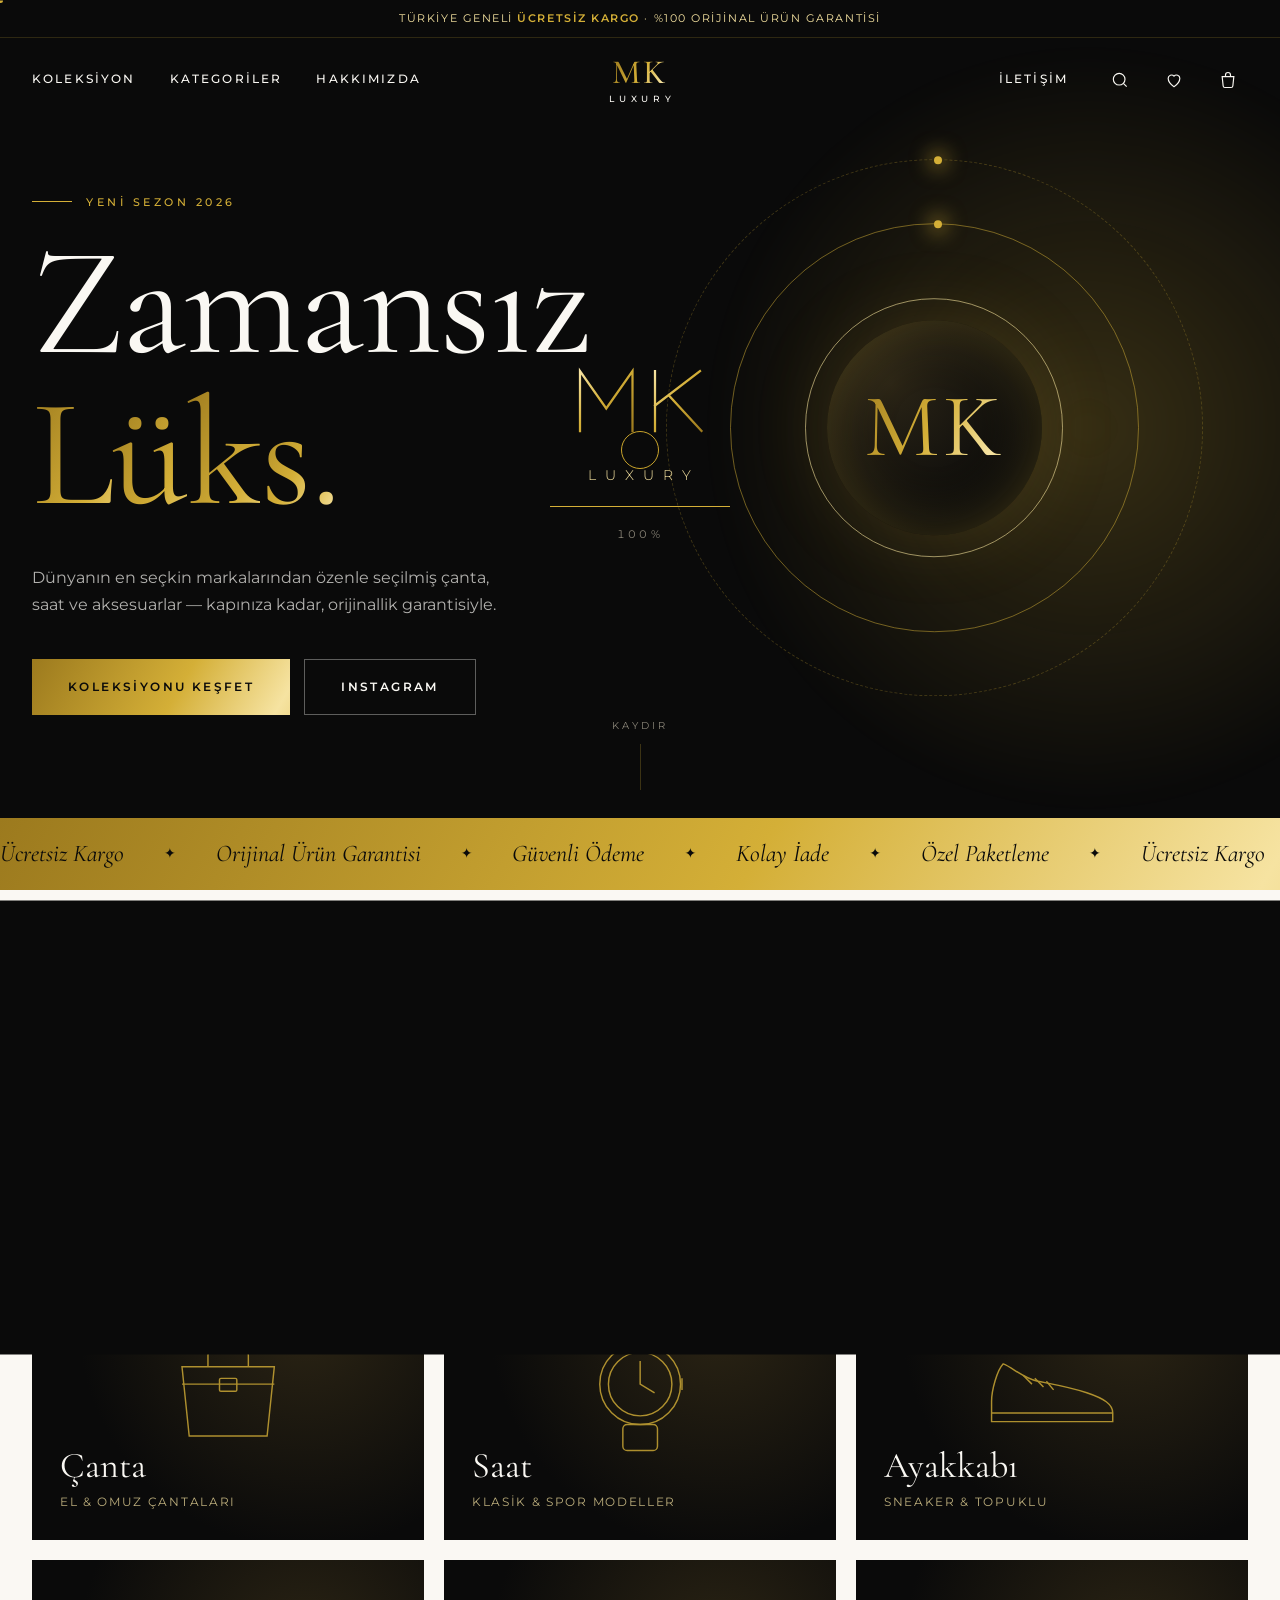
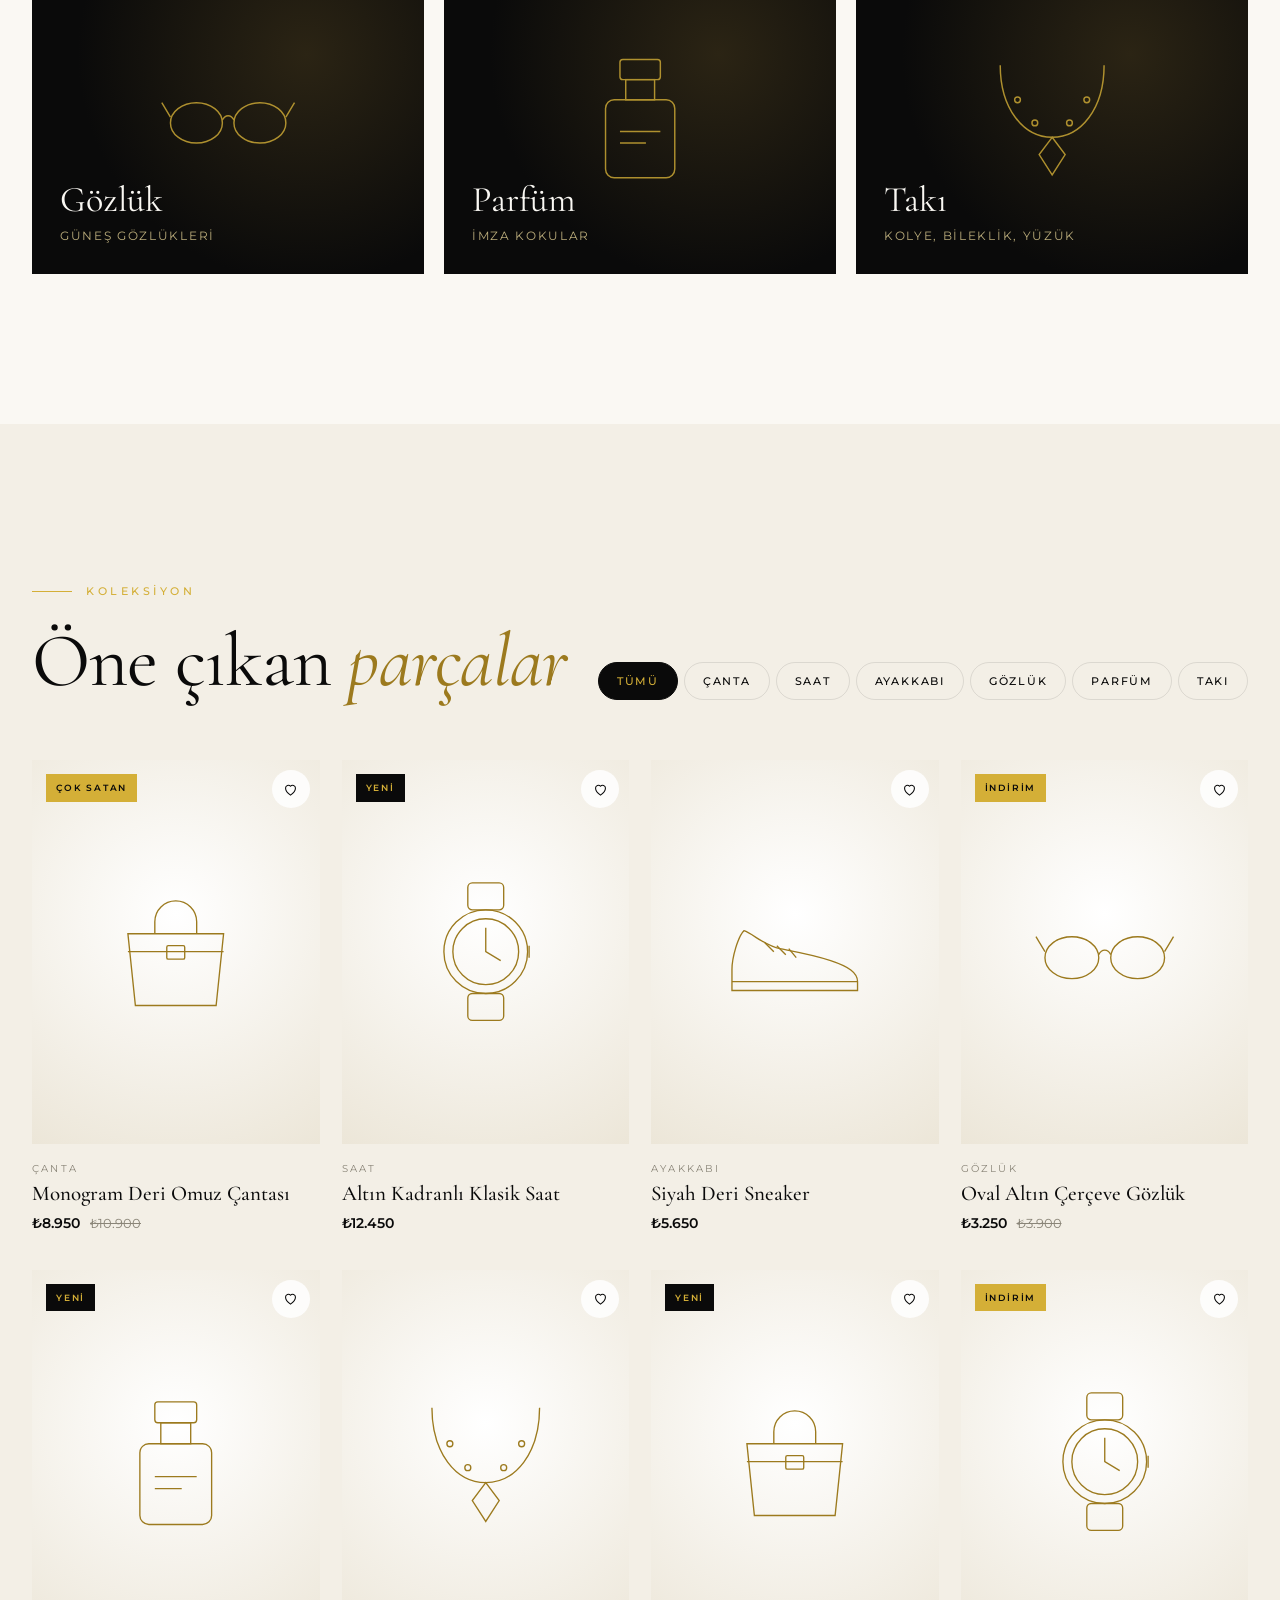
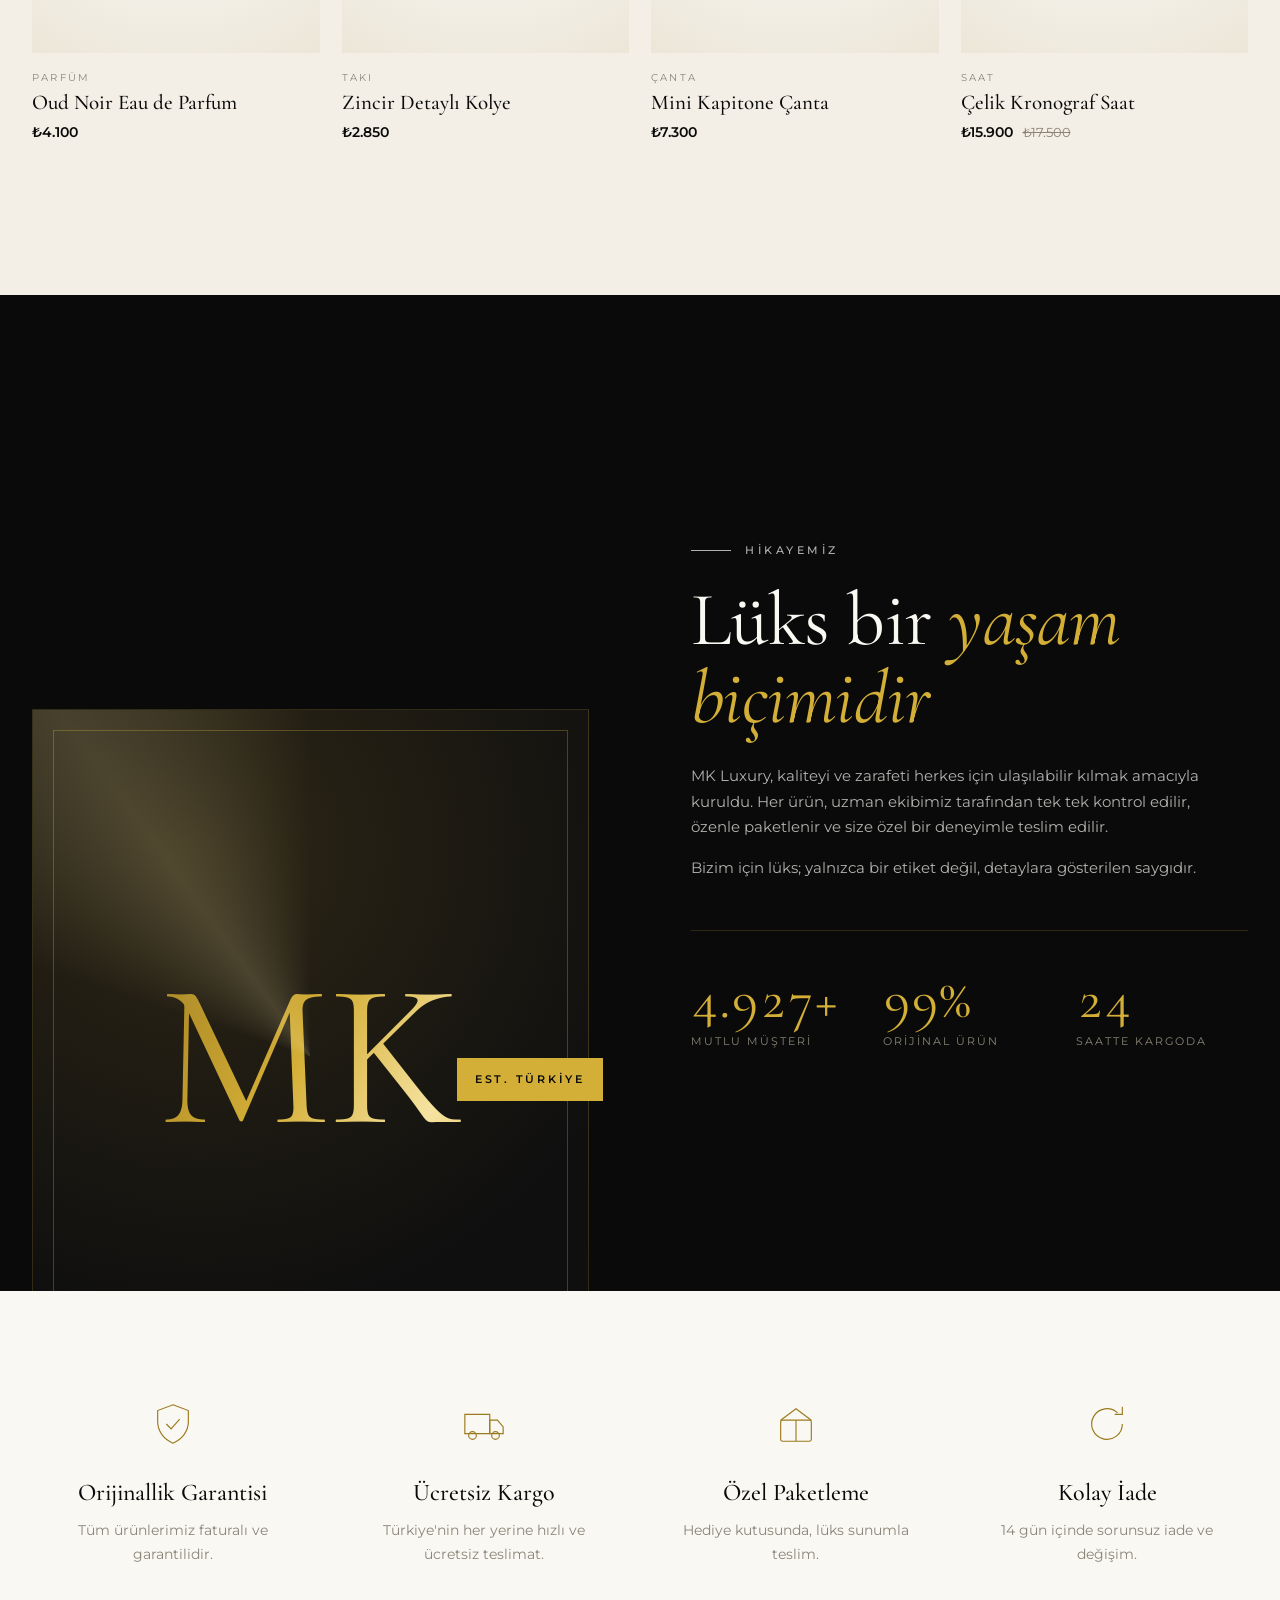
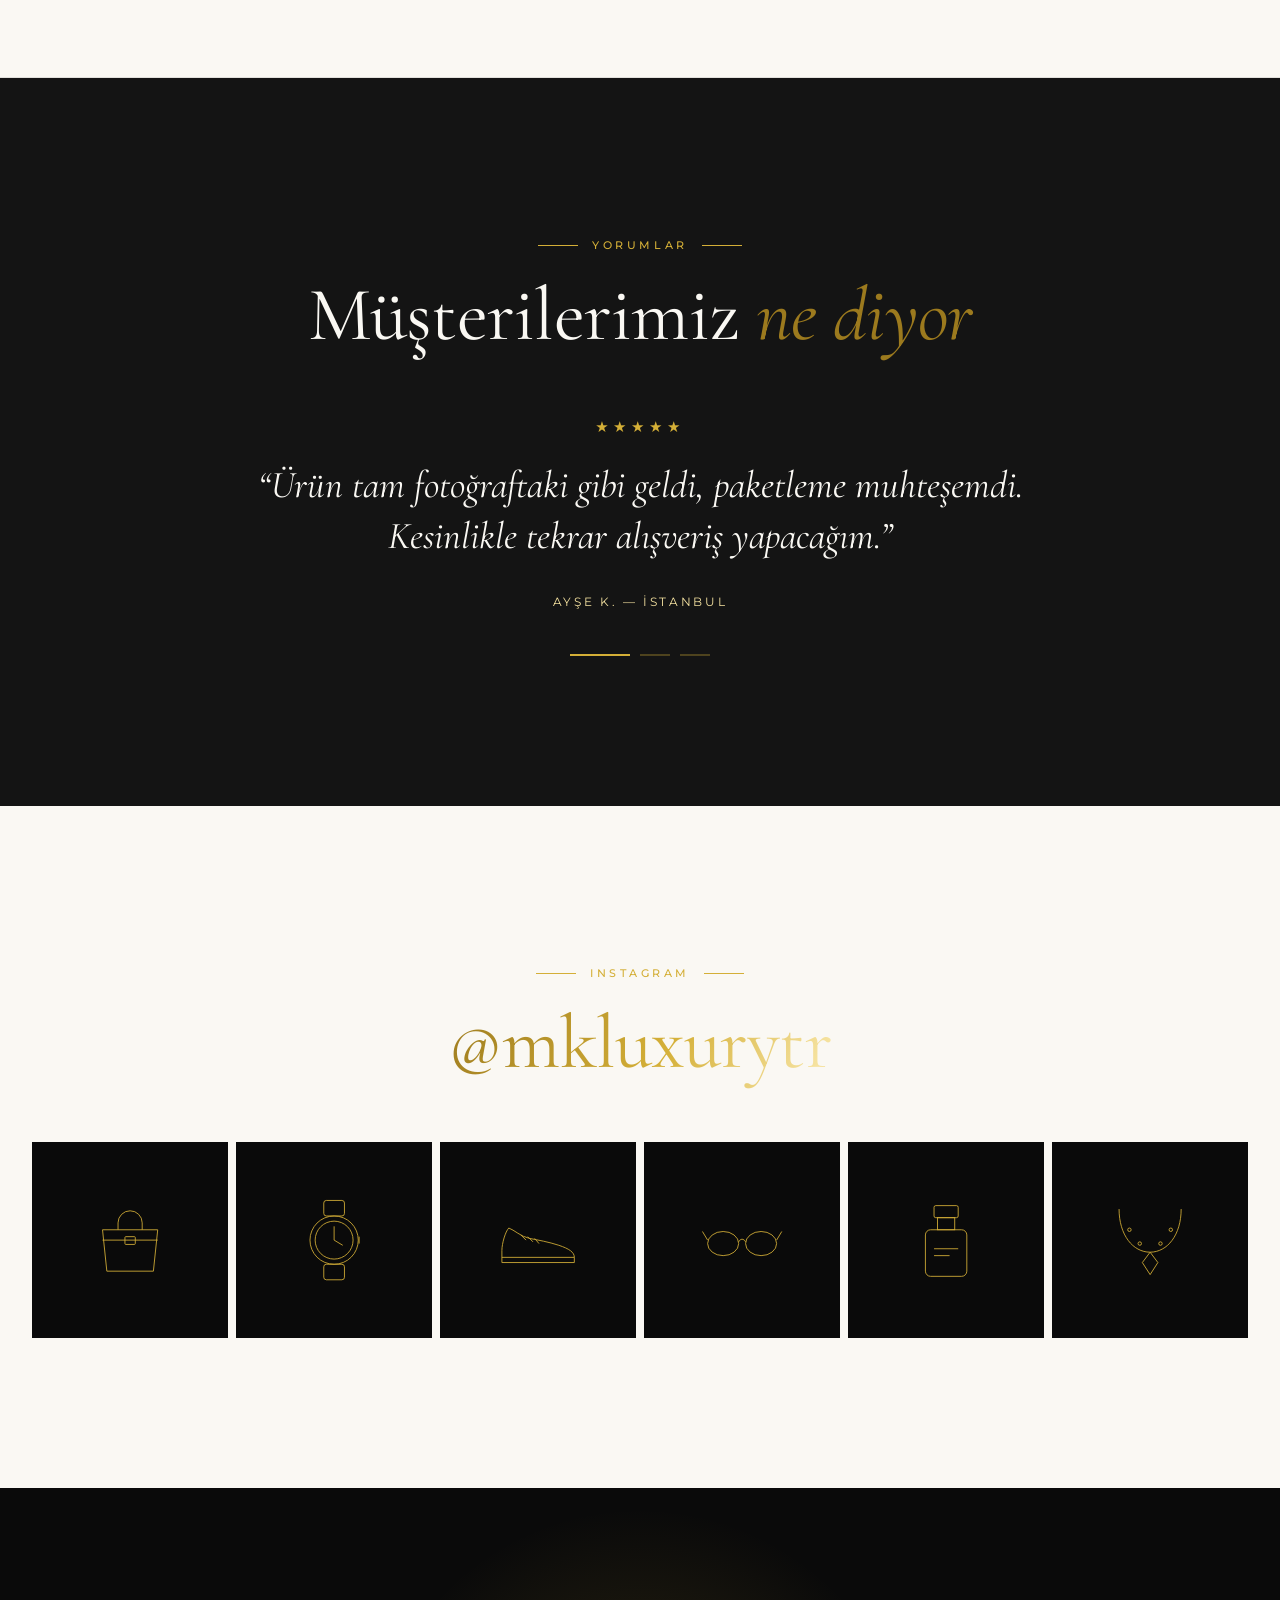
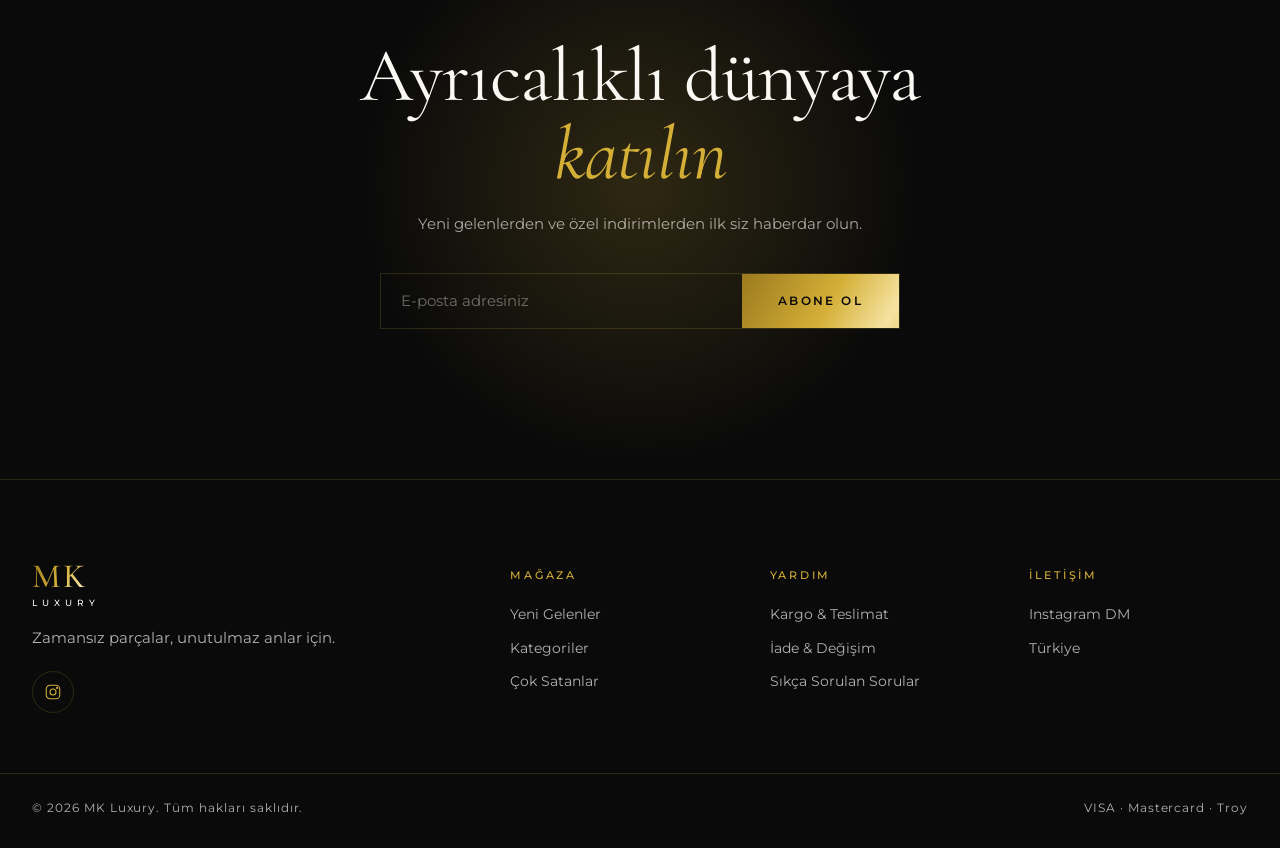
==== index.html @ e52c0923 "MK Luxury shop website: intro animation, gold/black/white theme, catalog, cart Co-Authored-By: Claud" ====
<!doctype html>
<html lang="tr">
<head>
  <meta charset="utf-8">
  <meta name="viewport" content="width=device-width, initial-scale=1">
  <title>MK Luxury — Zamansız Lüks</title>
  <meta name="description" content="MK Luxury: seçkin çanta, saat, ayakkabı, gözlük, parfüm ve aksesuar koleksiyonları. Orijinal ürün, hızlı kargo.">
  <meta name="theme-color" content="#0b0b0b">
  <link rel="icon" href="data:image/svg+xml,%3Csvg xmlns='http://www.w3.org/2000/svg' viewBox='0 0 64 64'%3E%3Crect width='64' height='64' fill='%230b0b0b'/%3E%3Ctext x='50%25' y='58%25' text-anchor='middle' font-family='Georgia,serif' font-size='30' fill='%23d4af37'%3EMK%3C/text%3E%3C/svg%3E">
  <link rel="preconnect" href="https://fonts.googleapis.com">
  <link rel="preconnect" href="https://fonts.gstatic.com" crossorigin>
  <link href="https://fonts.googleapis.com/css2?family=Cormorant+Garamond:ital,wght@0,400;0,500;0,600;1,400;1,500&family=Montserrat:wght@300;400;500;600&display=swap" rel="stylesheet">
  <link rel="stylesheet" href="css/style.css">
</head>
<body class="is-loading">

  <!-- ============ INTRO / PRELOADER ============ -->
  <div class="intro" id="intro" aria-hidden="true">
    <div class="intro__panel intro__panel--top"></div>
    <div class="intro__panel intro__panel--bottom"></div>
    <div class="intro__content">
      <svg class="intro__mono" viewBox="0 0 200 120" aria-hidden="true">
        <defs>
          <linearGradient id="goldGrad" x1="0" y1="0" x2="1" y2="1">
            <stop offset="0%" stop-color="#f6e3a1"/>
            <stop offset="45%" stop-color="#d4af37"/>
            <stop offset="100%" stop-color="#9c7a1e"/>
          </linearGradient>
        </defs>
        <path class="intro__stroke" d="M20 100 V20 L55 70 L90 20 V100"/>
        <path class="intro__stroke" d="M120 20 V100 M180 20 L120 66 M138 52 L182 100"/>
      </svg>
      <div class="intro__word"><span>L</span><span>U</span><span>X</span><span>U</span><span>R</span><span>Y</span></div>
      <div class="intro__line"></div>
      <div class="intro__count"><span id="introCount">0</span>%</div>
    </div>
  </div>

  <!-- custom cursor (desktop) -->
  <div class="cursor" id="cursor"></div>
  <div class="cursor-dot" id="cursorDot"></div>

  <!-- scroll progress -->
  <div class="progress" id="progress"></div>

  <!-- ============ ANNOUNCEMENT + HEADER ============ -->
  <div class="announce">
    <p>Türkiye geneli <strong>ücretsiz kargo</strong> · %100 orijinal ürün garantisi</p>
  </div>

  <header class="header" id="header">
    <div class="header__inner container">
      <button class="burger" id="burger" aria-label="Menüyü aç" aria-expanded="false">
        <span></span><span></span>
      </button>
      <nav class="nav nav--left" aria-label="Ana menü">
        <a href="#koleksiyon" class="nav__link">Koleksiyon</a>
        <a href="#kategoriler" class="nav__link">Kategoriler</a>
        <a href="#hakkimizda" class="nav__link">Hakkımızda</a>
      </nav>
      <a href="#top" class="logo" aria-label="MK Luxury ana sayfa">
        <span class="logo__mk">MK</span>
        <span class="logo__lux">LUXURY</span>
      </a>
      <div class="nav nav--right">
        <a href="#iletisim" class="nav__link hide-sm">İletişim</a>
        <button class="icon-btn" id="searchBtn" aria-label="Ara">
          <svg viewBox="0 0 24 24"><circle cx="11" cy="11" r="7"/><path d="M20 20l-4-4"/></svg>
        </button>
        <button class="icon-btn" id="wishBtn" aria-label="Favoriler">
          <svg viewBox="0 0 24 24"><path d="M12 20s-7-4.4-7-10a4 4 0 0 1 7-2.6A4 4 0 0 1 19 10c0 5.6-7 10-7 10z"/></svg>
          <span class="badge" id="wishCount">0</span>
        </button>
        <button class="icon-btn" id="cartBtn" aria-label="Sepet">
          <svg viewBox="0 0 24 24"><path d="M5 8h14l-1.2 11.2a2 2 0 0 1-2 1.8H8.2a2 2 0 0 1-2-1.8L5 8z"/><path d="M9 8V6a3 3 0 0 1 6 0v2"/></svg>
          <span class="badge" id="cartCount">0</span>
        </button>
      </div>
    </div>
  </header>

  <!-- mobile menu -->
  <div class="mobile-menu" id="mobileMenu">
    <nav>
      <a href="#koleksiyon">Koleksiyon</a>
      <a href="#kategoriler">Kategoriler</a>
      <a href="#hakkimizda">Hakkımızda</a>
      <a href="#yorumlar">Yorumlar</a>
      <a href="#iletisim">İletişim</a>
    </nav>
    <a class="mobile-menu__ig" href="https://www.instagram.com/mkluxurytr" target="_blank" rel="noopener">@mkluxurytr</a>
  </div>

  <!-- search overlay -->
  <div class="search" id="search" role="dialog" aria-label="Ürün ara">
    <button class="search__close" id="searchClose" aria-label="Kapat">&times;</button>
    <div class="search__box container">
      <input type="search" id="searchInput" placeholder="Ne arıyorsunuz?" autocomplete="off">
      <div class="search__results" id="searchResults"></div>
    </div>
  </div>

  <main id="top">

    <!-- ============ HERO ============ -->
    <section class="hero">
      <canvas class="hero__particles" id="particles"></canvas>
      <div class="hero__glow"></div>
      <div class="hero__inner container">
        <p class="eyebrow hero__eyebrow"><span class="eyebrow__line"></span>Yeni Sezon 2026</p>
        <h1 class="hero__title">
          <span class="line"><span class="split">Zamansız</span></span>
          <span class="line"><span class="split gold-text">Lüks.</span></span>
        </h1>
        <p class="hero__sub">Dünyanın en seçkin markalarından özenle seçilmiş çanta, saat ve aksesuarlar — kapınıza kadar, orijinallik garantisiyle.</p>
        <div class="hero__cta">
          <a href="#koleksiyon" class="btn btn--gold magnetic"><span>Koleksiyonu Keşfet</span></a>
          <a href="https://www.instagram.com/mkluxurytr" target="_blank" rel="noopener" class="btn btn--ghost magnetic"><span>Instagram</span></a>
        </div>
      </div>
      <div class="hero__showcase" aria-hidden="true">
        <div class="ring ring--1"></div>
        <div class="ring ring--2"></div>
        <div class="ring ring--3"></div>
        <div class="hero__emblem">
          <span>MK</span>
        </div>
      </div>
      <a href="#marquee" class="scroll-hint" aria-label="Aşağı kaydır">
        <span>Kaydır</span>
        <i></i>
      </a>
    </section>

    <!-- ============ MARQUEE ============ -->
    <div class="marquee" id="marquee" aria-hidden="true">
      <div class="marquee__track">
        <span>Ücretsiz Kargo</span><b>✦</b>
        <span>Orijinal Ürün Garantisi</span><b>✦</b>
        <span>Güvenli Ödeme</span><b>✦</b>
        <span>Kolay İade</span><b>✦</b>
        <span>Özel Paketleme</span><b>✦</b>
        <span>Ücretsiz Kargo</span><b>✦</b>
        <span>Orijinal Ürün Garantisi</span><b>✦</b>
        <span>Güvenli Ödeme</span><b>✦</b>
        <span>Kolay İade</span><b>✦</b>
        <span>Özel Paketleme</span><b>✦</b>
      </div>
    </div>

    <!-- ============ CATEGORIES ============ -->
    <section class="section categories" id="kategoriler">
      <div class="container">
        <div class="section__head reveal">
          <p class="eyebrow"><span class="eyebrow__line"></span>Kategoriler</p>
          <h2 class="section__title">Tarzınızı <em>seçin</em></h2>
        </div>
        <div class="cat-grid" id="catGrid"></div>
      </div>
    </section>

    <!-- ============ PRODUCTS ============ -->
    <section class="section products" id="koleksiyon">
      <div class="container">
        <div class="section__head section__head--row reveal">
          <div>
            <p class="eyebrow"><span class="eyebrow__line"></span>Koleksiyon</p>
            <h2 class="section__title">Öne çıkan <em>parçalar</em></h2>
          </div>
          <div class="filters" id="filters" role="tablist"></div>
        </div>
        <div class="product-grid" id="productGrid"></div>
      </div>
    </section>

    <!-- ============ STORY ============ -->
    <section class="section story" id="hakkimizda">
      <div class="container story__inner">
        <div class="story__visual reveal">
          <div class="story__frame parallax" data-speed="0.08">
            <div class="story__mono">MK</div>
            <div class="story__shine"></div>
          </div>
          <div class="story__tag">Est. Türkiye</div>
        </div>
        <div class="story__text">
          <p class="eyebrow reveal"><span class="eyebrow__line"></span>Hikayemiz</p>
          <h2 class="section__title reveal">Lüks bir <em>yaşam biçimidir</em></h2>
          <p class="reveal">MK Luxury, kaliteyi ve zarafeti herkes için ulaşılabilir kılmak amacıyla kuruldu. Her ürün, uzman ekibimiz tarafından tek tek kontrol edilir, özenle paketlenir ve size özel bir deneyimle teslim edilir.</p>
          <p class="reveal">Bizim için lüks; yalnızca bir etiket değil, detaylara gösterilen saygıdır.</p>
          <div class="stats">
            <div class="stat reveal"><strong data-count="5000" data-suffix="+">0</strong><span>Mutlu Müşteri</span></div>
            <div class="stat reveal"><strong data-count="100" data-suffix="%">0</strong><span>Orijinal Ürün</span></div>
            <div class="stat reveal"><strong data-count="24" data-suffix="">0</strong><span>Saatte Kargoda</span></div>
          </div>
        </div>
      </div>
    </section>

    <!-- ============ FEATURES ============ -->
    <section class="section features">
      <div class="container feature-grid">
        <div class="feature reveal">
          <svg viewBox="0 0 48 48"><path d="M24 4l16 6v12c0 10-7 18-16 22C15 40 8 32 8 22V10l16-6z"/><path d="M17 24l5 5 9-10"/></svg>
          <h3>Orijinallik Garantisi</h3>
          <p>Tüm ürünlerimiz faturalı ve garantilidir.</p>
        </div>
        <div class="feature reveal">
          <svg viewBox="0 0 48 48"><path d="M4 14h26v20H4z"/><path d="M30 20h8l6 7v7H30z"/><circle cx="12" cy="36" r="4"/><circle cx="36" cy="36" r="4"/></svg>
          <h3>Ücretsiz Kargo</h3>
          <p>Türkiye'nin her yerine hızlı ve ücretsiz teslimat.</p>
        </div>
        <div class="feature reveal">
          <svg viewBox="0 0 48 48"><rect x="8" y="20" width="32" height="22" rx="2"/><path d="M8 20l16-12 16 12"/><path d="M24 20v22"/></svg>
          <h3>Özel Paketleme</h3>
          <p>Hediye kutusunda, lüks sunumla teslim.</p>
        </div>
        <div class="feature reveal">
          <svg viewBox="0 0 48 48"><path d="M40 24a16 16 0 1 1-5-11.6"/><path d="M40 6v8h-8"/></svg>
          <h3>Kolay İade</h3>
          <p>14 gün içinde sorunsuz iade ve değişim.</p>
        </div>
      </div>
    </section>

    <!-- ============ TESTIMONIALS ============ -->
    <section class="section testimonials" id="yorumlar">
      <div class="container">
        <div class="section__head section__head--center reveal">
          <p class="eyebrow"><span class="eyebrow__line"></span>Yorumlar<span class="eyebrow__line"></span></p>
          <h2 class="section__title">Müşterilerimiz <em>ne diyor</em></h2>
        </div>
        <div class="slider reveal" id="slider">
          <div class="slider__track" id="sliderTrack">
            <blockquote class="quote">
              <div class="stars">★★★★★</div>
              <p>“Ürün tam fotoğraftaki gibi geldi, paketleme muhteşemdi. Kesinlikle tekrar alışveriş yapacağım.”</p>
              <cite>Ayşe K. — İstanbul</cite>
            </blockquote>
            <blockquote class="quote">
              <div class="stars">★★★★★</div>
              <p>“Saatim ertesi gün elimdeydi. İletişimleri çok ilgili ve hızlı, gönül rahatlığıyla öneririm.”</p>
              <cite>Mehmet D. — Ankara</cite>
            </blockquote>
            <blockquote class="quote">
              <div class="stars">★★★★★</div>
              <p>“Kalite ve hizmet gerçekten lüks seviyesinde. Hediye olarak aldım, çok beğenildi.”</p>
              <cite>Zeynep A. — İzmir</cite>
            </blockquote>
          </div>
          <div class="slider__dots" id="sliderDots"></div>
        </div>
      </div>
    </section>

    <!-- ============ INSTAGRAM ============ -->
    <section class="section insta">
      <div class="container">
        <div class="section__head section__head--center reveal">
          <p class="eyebrow"><span class="eyebrow__line"></span>Instagram<span class="eyebrow__line"></span></p>
          <h2 class="section__title"><a href="https://www.instagram.com/mkluxurytr" target="_blank" rel="noopener" class="gold-link">@mkluxurytr</a></h2>
        </div>
        <div class="insta-grid" id="instaGrid"></div>
      </div>
    </section>

    <!-- ============ NEWSLETTER ============ -->
    <section class="section newsletter">
      <div class="container newsletter__inner reveal">
        <h2 class="section__title">Ayrıcalıklı dünyaya <em>katılın</em></h2>
        <p>Yeni gelenlerden ve özel indirimlerden ilk siz haberdar olun.</p>
        <form class="newsletter__form" id="newsletterForm">
          <input type="email" required placeholder="E-posta adresiniz" aria-label="E-posta adresiniz">
          <button class="btn btn--gold" type="submit"><span>Abone Ol</span></button>
        </form>
      </div>
    </section>

  </main>

  <!-- ============ FOOTER ============ -->
  <footer class="footer" id="iletisim">
    <div class="container footer__grid">
      <div class="footer__brand">
        <a href="#top" class="logo logo--footer"><span class="logo__mk">MK</span><span class="logo__lux">LUXURY</span></a>
        <p>Zamansız parçalar, unutulmaz anlar için.</p>
        <div class="socials">
          <a href="https://www.instagram.com/mkluxurytr" target="_blank" rel="noopener" aria-label="Instagram">
            <svg viewBox="0 0 24 24"><rect x="3" y="3" width="18" height="18" rx="5"/><circle cx="12" cy="12" r="4"/><circle cx="17.5" cy="6.5" r="0.8"/></svg>
          </a>
        </div>
      </div>
      <div>
        <h4>Mağaza</h4>
        <ul>
          <li><a href="#koleksiyon">Yeni Gelenler</a></li>
          <li><a href="#kategoriler">Kategoriler</a></li>
          <li><a href="#koleksiyon">Çok Satanlar</a></li>
        </ul>
      </div>
      <div>
        <h4>Yardım</h4>
        <ul>
          <li><a href="#">Kargo &amp; Teslimat</a></li>
          <li><a href="#">İade &amp; Değişim</a></li>
          <li><a href="#">Sıkça Sorulan Sorular</a></li>
        </ul>
      </div>
      <div>
        <h4>İletişim</h4>
        <ul>
          <li><a href="https://www.instagram.com/mkluxurytr" target="_blank" rel="noopener">Instagram DM</a></li>
          <li>Türkiye</li>
        </ul>
      </div>
    </div>
    <div class="container footer__bottom">
      <p>© <span id="year"></span> MK Luxury. Tüm hakları saklıdır.</p>
      <p class="footer__pay">VISA · Mastercard · Troy</p>
    </div>
  </footer>

  <!-- ============ CART DRAWER ============ -->
  <div class="overlay" id="overlay"></div>
  <aside class="drawer" id="drawer" aria-label="Sepet">
    <div class="drawer__head">
      <h3>Sepetim</h3>
      <button class="drawer__close" id="drawerClose" aria-label="Kapat">&times;</button>
    </div>
    <div class="drawer__body" id="cartItems"></div>
    <div class="drawer__foot">
      <div class="drawer__total"><span>Toplam</span><strong id="cartTotal">₺0</strong></div>
      <a class="btn btn--gold btn--block" id="checkoutBtn" href="https://www.instagram.com/mkluxurytr" target="_blank" rel="noopener"><span>Siparişi Tamamla</span></a>
      <p class="drawer__note">Siparişiniz Instagram DM üzerinden onaylanır.</p>
    </div>
  </aside>

  <!-- quick view modal -->
  <div class="modal" id="modal" role="dialog" aria-modal="true" aria-label="Ürün detayı">
    <div class="modal__card" id="modalCard"></div>
  </div>

  <div class="toast" id="toast"></div>

  <script src="js/products.js"></script>
  <script src="js/main.js"></script>
</body>
</html>
---- css/style.css ----
/* =========================================================
   MK LUXURY — gold / white / black
   ========================================================= */
:root {
  --black: #0a0a0a;
  --ink: #141414;
  --ink-2: #1c1c1c;
  --white: #faf8f3;
  --paper: #f3efe6;
  --gold: #d4af37;
  --gold-light: #f6e3a1;
  --gold-deep: #9c7a1e;
  --gold-grad: linear-gradient(120deg, #9c7a1e 0%, #d4af37 30%, #f6e3a1 50%, #d4af37 70%, #9c7a1e 100%);
  --muted: #8a8578;
  --line-dark: rgba(212, 175, 55, .18);
  --line-light: rgba(10, 10, 10, .1);
  --serif: "Cormorant Garamond", Georgia, "Times New Roman", serif;
  --sans: "Montserrat", system-ui, -apple-system, "Segoe UI", sans-serif;
  --ease: cubic-bezier(.77, 0, .175, 1);
  --ease-out: cubic-bezier(.16, 1, .3, 1);
  --header-h: 84px;
}

*, *::before, *::after { box-sizing: border-box; }
html { scroll-behavior: smooth; -webkit-text-size-adjust: 100%; }
body {
  margin: 0;
  background: var(--white);
  color: var(--black);
  font-family: var(--sans);
  font-weight: 400;
  font-size: 15px;
  line-height: 1.7;
  -webkit-font-smoothing: antialiased;
  overflow-x: hidden;
}
body.is-loading, body.no-scroll { overflow: hidden; }
img { max-width: 100%; display: block; }
a { color: inherit; text-decoration: none; }
button { font: inherit; color: inherit; background: none; border: 0; cursor: pointer; padding: 0; }
::selection { background: var(--gold); color: var(--black); }

.container { width: 100%; max-width: 1280px; margin: 0 auto; padding: 0 32px; }
@media (max-width: 640px) { .container { padding: 0 16px; } }

.gold-text {
  background: var(--gold-grad);
  background-size: 200% auto;
  -webkit-background-clip: text;
  background-clip: text;
  color: transparent;
  animation: shimmer 6s linear infinite;
}
@keyframes shimmer { to { background-position: 200% center; } }

/* ============ INTRO ============ */
.intro {
  position: fixed; inset: 0; z-index: 1000;
  display: grid; place-items: center;
  pointer-events: none;
}
.intro__panel {
  position: absolute; left: 0; right: 0; height: 50.5%;
  background: var(--black);
  transition: transform 1.2s var(--ease);
}
.intro__panel--top { top: 0; }
.intro__panel--bottom { bottom: 0; }
.intro__content {
  position: relative; z-index: 2;
  display: flex; flex-direction: column; align-items: center; gap: 18px;
  transition: opacity .6s ease, transform .9s var(--ease);
}
.intro__mono { width: 150px; height: 90px; overflow: visible; }
.intro__stroke {
  fill: none; stroke: url(#goldGrad); stroke-width: 3;
  stroke-linecap: square; stroke-linejoin: miter;
  stroke-dasharray: 400; stroke-dashoffset: 400;
  animation: draw 1.6s var(--ease) forwards;
}
.intro__stroke:nth-child(3) { animation-delay: .35s; }
@keyframes draw { to { stroke-dashoffset: 0; } }
.intro__word { display: flex; gap: .55em; font-family: var(--sans); font-weight: 300; letter-spacing: .1em; color: var(--gold-light); font-size: 14px; }
.intro__word span { opacity: 0; transform: translateY(14px); animation: rise .8s var(--ease-out) forwards; }
.intro__word span:nth-child(1) { animation-delay: 1.0s; }
.intro__word span:nth-child(2) { animation-delay: 1.08s; }
.intro__word span:nth-child(3) { animation-delay: 1.16s; }
.intro__word span:nth-child(4) { animation-delay: 1.24s; }
.intro__word span:nth-child(5) { animation-delay: 1.32s; }
.intro__word span:nth-child(6) { animation-delay: 1.40s; }
@keyframes rise { to { opacity: 1; transform: none; } }
.intro__line { width: 180px; height: 1px; background: rgba(212,175,55,.2); position: relative; overflow: hidden; }
.intro__line::after { content: ""; position: absolute; inset: 0; background: var(--gold); transform: scaleX(var(--p, 0)); transform-origin: left; transition: transform .2s linear; }
.intro__count { font-size: 11px; letter-spacing: .3em; color: var(--muted); font-variant-numeric: tabular-nums; }

body.intro-done .intro__content { opacity: 0; transform: scale(.94); }
body.intro-done .intro__panel--top { transform: translateY(-100%); }
body.intro-done .intro__panel--bottom { transform: translateY(100%); }
body.intro-gone .intro { display: none; }

/* ============ CURSOR ============ */
.cursor, .cursor-dot { position: fixed; top: 0; left: 0; pointer-events: none; z-index: 999; border-radius: 50%; display: none; }
.cursor { width: 38px; height: 38px; margin: -19px 0 0 -19px; border: 1px solid var(--gold); transition: width .3s var(--ease-out), height .3s var(--ease-out), margin .3s var(--ease-out), background .3s; mix-blend-mode: difference; }
.cursor-dot { width: 5px; height: 5px; margin: -2.5px 0 0 -2.5px; background: var(--gold); }
.cursor.is-hover { width: 70px; height: 70px; margin: -35px 0 0 -35px; background: rgba(212,175,55,.15); }
@media (hover: hover) and (pointer: fine) { .cursor, .cursor-dot { display: block; } }

/* ============ PROGRESS ============ */
.progress { position: fixed; top: 0; left: 0; height: 2px; width: 100%; background: var(--gold-grad); transform-origin: left; transform: scaleX(0); z-index: 200; }

/* ============ ANNOUNCE + HEADER ============ */
.announce { background: var(--black); color: var(--gold-light); text-align: center; font-size: 11px; letter-spacing: .14em; text-transform: uppercase; padding: 9px 16px; border-bottom: 1px solid var(--line-dark); }
.announce p { margin: 0; }
.announce strong { color: var(--gold); font-weight: 600; }

.header {
  position: sticky; top: 0; z-index: 100;
  background: rgba(10,10,10,.0);
  color: var(--white);
  transition: background .5s ease, box-shadow .5s ease, transform .5s var(--ease-out);
}
.header.is-scrolled { background: rgba(10,10,10,.82); backdrop-filter: blur(14px); -webkit-backdrop-filter: blur(14px); box-shadow: 0 1px 0 var(--line-dark); }
.header.is-hidden { transform: translateY(-100%); }
.header__inner { display: grid; grid-template-columns: 1fr auto 1fr; align-items: center; height: var(--header-h); }
.nav { display: flex; align-items: center; gap: 34px; }
.nav--right { justify-content: flex-end; gap: 14px; }
.nav--right .nav__link { margin-right: 18px; }
.nav__link { position: relative; font-size: 12px; letter-spacing: .18em; text-transform: uppercase; font-weight: 500; padding: 6px 0; }
.nav__link::after { content: ""; position: absolute; left: 0; bottom: 0; width: 100%; height: 1px; background: var(--gold); transform: scaleX(0); transform-origin: right; transition: transform .5s var(--ease-out); }
.nav__link:hover::after { transform: scaleX(1); transform-origin: left; }

.logo { display: flex; flex-direction: column; align-items: center; line-height: 1; }
.logo__mk { font-family: var(--serif); font-size: 34px; font-weight: 500; letter-spacing: .06em; background: var(--gold-grad); background-size: 200% auto; -webkit-background-clip: text; background-clip: text; color: transparent; animation: shimmer 6s linear infinite; }
.logo__lux { font-size: 9px; letter-spacing: .55em; margin-top: 4px; padding-left: .55em; font-weight: 500; }

.icon-btn { position: relative; width: 40px; height: 40px; display: grid; place-items: center; border-radius: 50%; transition: background .3s; }
.icon-btn:hover { background: rgba(212,175,55,.12); }
.icon-btn svg { width: 20px; height: 20px; fill: none; stroke: currentColor; stroke-width: 1.4; }
.badge { position: absolute; top: 3px; right: 1px; min-width: 17px; height: 17px; padding: 0 4px; border-radius: 9px; background: var(--gold); color: var(--black); font-size: 10px; font-weight: 600; display: grid; place-items: center; transform: scale(0); transition: transform .4s var(--ease-out); }
.badge.has { transform: scale(1); }
.badge.bump { animation: bump .5s var(--ease-out); }
@keyframes bump { 40% { transform: scale(1.5); } }

.burger { display: none; width: 40px; height: 40px; position: relative; }
.burger span { position: absolute; left: 9px; right: 9px; height: 1.5px; background: currentColor; transition: transform .5s var(--ease), top .5s var(--ease); }
.burger span:first-child { top: 15px; }
.burger span:last-child { top: 23px; right: 15px; }
.burger.is-open span:first-child { top: 19px; transform: rotate(45deg); }
.burger.is-open span:last-child { top: 19px; right: 9px; transform: rotate(-45deg); }

.mobile-menu { position: fixed; inset: 0; z-index: 90; background: var(--black); color: var(--white); display: flex; flex-direction: column; justify-content: center; padding: 0 28px; clip-path: circle(0% at 32px 60px); transition: clip-path .9s var(--ease); }
.mobile-menu.is-open { clip-path: circle(150% at 32px 60px); }
.mobile-menu nav { display: flex; flex-direction: column; gap: 8px; }
.mobile-menu nav a { font-family: var(--serif); font-size: 44px; line-height: 1.2; opacity: 0; transform: translateY(30px); transition: opacity .6s, transform .8s var(--ease-out), color .3s; }
.mobile-menu nav a:hover { color: var(--gold); }
.mobile-menu.is-open nav a { opacity: 1; transform: none; }
.mobile-menu.is-open nav a:nth-child(1) { transition-delay: .25s; }
.mobile-menu.is-open nav a:nth-child(2) { transition-delay: .32s; }
.mobile-menu.is-open nav a:nth-child(3) { transition-delay: .39s; }
.mobile-menu.is-open nav a:nth-child(4) { transition-delay: .46s; }
.mobile-menu.is-open nav a:nth-child(5) { transition-delay: .53s; }
.mobile-menu__ig { margin-top: 40px; color: var(--gold); letter-spacing: .2em; font-size: 12px; }

@media (max-width: 900px) {
  .nav--left, .hide-sm { display: none; }
  .burger { display: block; }
  .header__inner { grid-template-columns: auto 1fr auto; }
  .logo { justify-self: center; }
  .nav--right { gap: 2px; }
  :root { --header-h: 68px; }
  .logo__mk { font-size: 28px; }
}

/* ============ SEARCH ============ */
.search { position: fixed; inset: 0; z-index: 150; background: rgba(10,10,10,.96); color: var(--white); padding-top: 18vh; opacity: 0; visibility: hidden; transition: opacity .5s, visibility .5s; }
.search.is-open { opacity: 1; visibility: visible; }
.search__close { position: absolute; top: 24px; right: 28px; font-size: 40px; color: var(--gold); line-height: 1; }
.search input { width: 100%; background: none; border: 0; border-bottom: 1px solid var(--gold); color: var(--white); font-family: var(--serif); font-size: clamp(28px, 5vw, 56px); padding: 10px 0; outline: none; }
.search input::placeholder { color: rgba(250,248,243,.3); }
.search__results { margin-top: 30px; display: grid; gap: 4px; }
.search__results button { text-align: left; display: flex; justify-content: space-between; padding: 14px 0; border-bottom: 1px solid var(--line-dark); font-size: 15px; transition: color .3s, padding .3s; }
.search__results button:hover { color: var(--gold); padding-left: 10px; }

/* ============ BUTTONS ============ */
.btn { position: relative; display: inline-flex; align-items: center; justify-content: center; gap: 10px; padding: 17px 36px; font-size: 12px; letter-spacing: .2em; text-transform: uppercase; font-weight: 600; overflow: hidden; isolation: isolate; transition: color .5s var(--ease-out), border-color .5s; }
.btn span { position: relative; z-index: 1; }
.btn::before { content: ""; position: absolute; inset: 0; z-index: 0; transform: translateY(101%); transition: transform .6s var(--ease-out); }
.btn:hover::before { transform: none; }
.btn--gold { background: var(--gold-grad); background-size: 200% auto; color: var(--black); animation: shimmer 5s linear infinite; }
.btn--gold::before { background: var(--black); }
.btn--gold:hover { color: var(--gold); }
.btn--ghost { border: 1px solid rgba(250,248,243,.35); color: var(--white); }
.btn--ghost::before { background: var(--white); }
.btn--ghost:hover { color: var(--black); border-color: var(--white); }
.btn--dark { background: var(--black); color: var(--white); }
.btn--dark::before { background: var(--gold); }
.btn--dark:hover { color: var(--black); }
.btn--block { width: 100%; }

/* ============ HERO ============ */
.hero { position: relative; min-height: calc(100svh - var(--header-h) - 36px); margin-top: calc(var(--header-h) * -1); padding-top: var(--header-h); background: var(--black); color: var(--white); display: flex; align-items: center; overflow: hidden; }
.hero__particles { position: absolute; inset: 0; width: 100%; height: 100%; }
.hero__glow { position: absolute; width: 70vmax; height: 70vmax; right: -20vmax; top: 50%; transform: translateY(-50%); background: radial-gradient(circle, rgba(212,175,55,.22) 0%, rgba(212,175,55,0) 60%); filter: blur(10px); animation: breathe 8s ease-in-out infinite; }
@keyframes breathe { 50% { opacity: .55; transform: translateY(-50%) scale(1.08); } }
.hero__inner { position: relative; z-index: 2; padding-top: 60px; padding-bottom: 100px; }
.eyebrow { display: inline-flex; align-items: center; gap: 14px; font-size: 11px; letter-spacing: .32em; text-transform: uppercase; color: var(--gold); font-weight: 500; margin: 0 0 22px; }
.eyebrow__line { width: 40px; height: 1px; background: currentColor; }
.hero__title { font-family: var(--serif); font-weight: 400; font-size: clamp(64px, 12vw, 176px); line-height: .92; margin: 0 0 30px; letter-spacing: -.01em; }
.hero__title .line { display: block; overflow: hidden; padding-bottom: .06em; }
.hero__title em, .section__title em { font-style: italic; }
.split .ch { display: inline-block; transform: translateY(110%) rotate(6deg); transition: transform 1.2s var(--ease-out); }
.split.gold-text .ch { background: var(--gold-grad); background-size: 400% auto; -webkit-background-clip: text; background-clip: text; color: transparent; animation: shimmer 6s linear infinite; }
.split.gold-text { animation: none; background: none; color: inherit; }
.is-ready .split .ch { transform: none; }
.hero__sub { max-width: 480px; color: rgba(250,248,243,.7); font-size: 16px; margin: 0 0 40px; }
.hero__cta { display: flex; gap: 14px; flex-wrap: wrap; }

.hero__eyebrow, .hero__sub, .hero__cta, .scroll-hint, .hero__showcase { opacity: 0; transform: translateY(30px); transition: opacity 1.2s ease, transform 1.4s var(--ease-out); }
.is-ready .hero__eyebrow { opacity: 1; transform: none; transition-delay: .1s; }
.is-ready .hero__sub { opacity: 1; transform: none; transition-delay: .7s; }
.is-ready .hero__cta { opacity: 1; transform: none; transition-delay: .9s; }
.is-ready .scroll-hint { opacity: 1; transform: translateX(-50%); transition-delay: 1.3s; }
.is-ready .hero__showcase { opacity: 1; transform: translateY(-50%); transition-delay: .4s; }

.hero__showcase { position: absolute; right: 6vw; top: 50%; width: min(42vw, 560px); aspect-ratio: 1; transform: translateY(-40%); z-index: 1; }
.ring { position: absolute; inset: 0; border-radius: 50%; border: 1px solid rgba(212,175,55,.35); }
.ring--1 { animation: spin 40s linear infinite; border-style: dashed; border-color: rgba(212,175,55,.25); }
.ring--2 { inset: 12%; border-color: rgba(212,175,55,.5); animation: spin 28s linear infinite reverse; }
.ring--2::before, .ring--1::before { content: ""; position: absolute; width: 8px; height: 8px; border-radius: 50%; background: var(--gold); top: -4px; left: 50%; box-shadow: 0 0 20px 4px rgba(212,175,55,.7); }
.ring--3 { inset: 26%; border: 1px solid rgba(246,227,161,.6); }
@keyframes spin { to { transform: rotate(360deg); } }
.hero__emblem { position: absolute; inset: 30%; border-radius: 50%; display: grid; place-items: center; background: radial-gradient(circle at 30% 30%, #2a2416, #0a0a0a 70%); box-shadow: inset 0 0 60px rgba(212,175,55,.25), 0 0 80px rgba(212,175,55,.15); }
.hero__emblem span { font-family: var(--serif); font-size: clamp(48px, 7vw, 110px); background: var(--gold-grad); background-size: 200% auto; -webkit-background-clip: text; background-clip: text; color: transparent; animation: shimmer 5s linear infinite; letter-spacing: .04em; }

.scroll-hint { transform: translate(-50%, 30px); position: absolute; left: 50%; bottom: 28px; z-index: 2; display: flex; flex-direction: column; align-items: center; gap: 10px; font-size: 10px; letter-spacing: .3em; text-transform: uppercase; color: var(--muted); }
.scroll-hint i { width: 1px; height: 46px; background: rgba(212,175,55,.25); position: relative; overflow: hidden; }
.scroll-hint i::after { content: ""; position: absolute; left: 0; top: -50%; width: 100%; height: 50%; background: var(--gold); animation: drip 2s var(--ease) infinite; }
@keyframes drip { to { top: 100%; } }

@media (max-width: 900px) {
  .hero__showcase { width: 110vw; right: -62vw; top: 38%; opacity: .28 !important; }
  .hero__inner { padding-bottom: 120px; }
}

/* ============ MARQUEE ============ */
.marquee { background: var(--gold-grad); background-size: 200% auto; animation: shimmer 8s linear infinite; color: var(--black); overflow: hidden; padding: 16px 0; }
.marquee__track { display: flex; align-items: center; gap: 40px; width: max-content; animation: marquee 30s linear infinite; }
.marquee span { font-family: var(--serif); font-size: 24px; font-style: italic; white-space: nowrap; }
.marquee b { font-size: 14px; }
@keyframes marquee { to { transform: translateX(-50%); } }

/* ============ SECTIONS ============ */
.section { padding: clamp(80px, 12vw, 150px) 0; position: relative; }
.section__head { margin-bottom: 60px; }
.section__head--row { display: flex; justify-content: space-between; align-items: flex-end; gap: 30px; flex-wrap: wrap; }
.section__head--center { text-align: center; }
.section__head--center .eyebrow { justify-content: center; }
.section__title { font-family: var(--serif); font-weight: 400; font-size: clamp(40px, 6vw, 76px); line-height: 1.02; margin: 0; letter-spacing: -.01em; }
.section__title em { color: var(--gold-deep); }

/* reveal on scroll */
.reveal { opacity: 0; transform: translateY(50px); transition: opacity 1s ease, transform 1.2s var(--ease-out); }
.reveal.is-in { opacity: 1; transform: none; }

/* ============ CATEGORIES ============ */
.categories { background: var(--white); }
.cat-grid { display: grid; grid-template-columns: repeat(3, 1fr); gap: 20px; }
.cat {
  position: relative; aspect-ratio: 4 / 3.2; overflow: hidden; background: var(--black); color: var(--white);
  display: flex; flex-direction: column; justify-content: flex-end; padding: 28px; isolation: isolate;
  transform-style: preserve-3d; transition: transform .6s var(--ease-out), box-shadow .6s;
}
.cat:hover { box-shadow: 0 30px 60px -20px rgba(0,0,0,.45); }
.cat__art { position: absolute; inset: 0; display: grid; place-items: center; z-index: -1; background: radial-gradient(circle at 70% 30%, #2b2414 0%, #0a0a0a 65%); }
.cat__art svg { width: 46%; height: 46%; fill: none; stroke: var(--gold); stroke-width: 1; opacity: .8; transition: transform 1.2s var(--ease-out), opacity .6s; }
.cat:hover .cat__art svg { transform: scale(1.12) rotate(-4deg); opacity: 1; }
.cat__art img { position: absolute; inset: 0; width: 100%; height: 100%; object-fit: cover; transition: transform 1.2s var(--ease-out); }
.cat:hover .cat__art img { transform: scale(1.08); }
.cat::after { content: ""; position: absolute; inset: 14px; border: 1px solid rgba(212,175,55,.0); transition: border-color .6s, inset .6s var(--ease-out); pointer-events: none; }
.cat:hover::after { border-color: rgba(212,175,55,.6); inset: 10px; }
.cat__name { font-family: var(--serif); font-size: 36px; line-height: 1; }
.cat__desc { font-size: 12px; letter-spacing: .14em; text-transform: uppercase; color: var(--gold-light); opacity: .75; margin-top: 8px; display: flex; justify-content: space-between; }
.cat__desc i { font-style: normal; transform: translateX(-10px); opacity: 0; transition: .5s var(--ease-out); }
.cat:hover .cat__desc i { transform: none; opacity: 1; }
@media (max-width: 900px) { .cat-grid { grid-template-columns: repeat(2, 1fr); gap: 12px; } .cat { padding: 18px; } .cat__name { font-size: 26px; } }

/* ============ PRODUCTS ============ */
.products { background: var(--paper); }
.filters { display: flex; gap: 6px; flex-wrap: wrap; }
.filter { padding: 9px 18px; font-size: 11px; letter-spacing: .16em; text-transform: uppercase; border: 1px solid var(--line-light); border-radius: 40px; transition: all .4s var(--ease-out); font-weight: 500; }
.filter:hover { border-color: var(--black); }
.filter.is-active { background: var(--black); color: var(--gold); border-color: var(--black); }

.product-grid { display: grid; grid-template-columns: repeat(4, 1fr); gap: 34px 22px; }
@media (max-width: 1100px) { .product-grid { grid-template-columns: repeat(3, 1fr); } }
@media (max-width: 760px)  { .product-grid { grid-template-columns: repeat(2, 1fr); gap: 26px 12px; } }

.card { position: relative; opacity: 0; transform: translateY(40px); transition: opacity .8s ease, transform 1s var(--ease-out); }
.card.is-in { opacity: 1; transform: none; }
.card.is-out { opacity: 0; transform: scale(.94); transition-duration: .35s; }
.card__media { position: relative; aspect-ratio: 3 / 4; overflow: hidden; background: var(--white); cursor: pointer; }
.card__art { position: absolute; inset: 0; display: grid; place-items: center; background: radial-gradient(circle at 50% 40%, #ffffff 0%, #ece6d8 100%); transition: transform 1.2s var(--ease-out); }
.card__art svg { width: 52%; height: 52%; fill: none; stroke: var(--gold-deep); stroke-width: .9; }
.card__art img { width: 100%; height: 100%; object-fit: cover; }
.card:hover .card__art { transform: scale(1.07); }
.card__art::after { content: ""; position: absolute; inset: 0; background: linear-gradient(115deg, transparent 30%, rgba(255,255,255,.65) 50%, transparent 70%); transform: translateX(-120%); transition: transform 1.1s var(--ease-out); }
.card:hover .card__art::after { transform: translateX(120%); }
.card__badge { position: absolute; top: 14px; left: 14px; z-index: 2; background: var(--black); color: var(--gold); font-size: 9px; letter-spacing: .2em; text-transform: uppercase; padding: 6px 10px; font-weight: 600; }
.card__badge--sale { background: var(--gold); color: var(--black); }
.card__wish { position: absolute; top: 10px; right: 10px; z-index: 2; width: 38px; height: 38px; border-radius: 50%; background: rgba(255,255,255,.85); display: grid; place-items: center; transition: transform .4s var(--ease-out), background .3s; }
.card__wish:hover { transform: scale(1.12); }
.card__wish svg { width: 17px; height: 17px; fill: none; stroke: var(--black); stroke-width: 1.5; transition: fill .3s, stroke .3s; }
.card__wish.is-on svg { fill: var(--gold); stroke: var(--gold-deep); animation: bump .5s var(--ease-out); }
.card__add { position: absolute; left: 12px; right: 12px; bottom: 12px; z-index: 2; transform: translateY(calc(100% + 14px)); transition: transform .6s var(--ease-out); padding: 14px; font-size: 11px; }
.card:hover .card__add, .card:focus-within .card__add { transform: none; }
@media (hover: none) { .card__add { transform: none; position: static; margin-top: 10px; width: 100%; padding: 12px; } .card__media { margin-bottom: 0; } }
.card__body { padding-top: 16px; }
.card__cat { font-size: 10px; letter-spacing: .22em; text-transform: uppercase; color: var(--muted); }
.card__name { font-family: var(--serif); font-size: 21px; line-height: 1.2; margin: 4px 0 6px; font-weight: 500; }
.card__price { display: flex; gap: 10px; align-items: baseline; font-weight: 600; font-size: 14px; }
.card__price s { color: var(--muted); font-weight: 400; font-size: 13px; }
@media (max-width: 760px) { .card__name { font-size: 17px; } }

/* ============ STORY ============ */
.story { background: var(--black); color: var(--white); overflow: hidden; }
.story__inner { display: grid; grid-template-columns: 1fr 1fr; gap: clamp(40px, 8vw, 120px); align-items: center; }
.story__visual { position: relative; }
.story__frame { position: relative; aspect-ratio: 4 / 5; background: radial-gradient(circle at 30% 20%, #2e2716, #0f0f0f 70%); border: 1px solid var(--line-dark); display: grid; place-items: center; overflow: hidden; }
.story__frame::before { content: ""; position: absolute; inset: 20px; border: 1px solid rgba(212,175,55,.3); }
.story__mono { font-family: var(--serif); font-size: clamp(100px, 16vw, 220px); background: var(--gold-grad); background-size: 200% auto; -webkit-background-clip: text; background-clip: text; color: transparent; animation: shimmer 7s linear infinite; }
.story__shine { position: absolute; inset: -50%; background: conic-gradient(from 0deg, transparent 0 80%, rgba(246,227,161,.18) 90%, transparent 100%); animation: spin 10s linear infinite; }
.story__tag { position: absolute; right: -14px; bottom: 40px; background: var(--gold); color: var(--black); font-size: 11px; letter-spacing: .25em; text-transform: uppercase; padding: 12px 18px; font-weight: 600; }
.story__text p { color: rgba(250,248,243,.7); max-width: 520px; }
.story__text .section__title { margin-bottom: 26px; }
.story__text .section__title em { color: var(--gold); }
.stats { display: grid; grid-template-columns: repeat(3, 1fr); gap: 20px; margin-top: 50px; padding-top: 40px; border-top: 1px solid var(--line-dark); }
.stat strong { display: block; font-family: var(--serif); font-size: clamp(36px, 4.5vw, 56px); font-weight: 400; line-height: 1; color: var(--gold); font-variant-numeric: tabular-nums; }
.stat span { font-size: 11px; letter-spacing: .18em; text-transform: uppercase; color: var(--muted); }
@media (max-width: 900px) { .story__inner { grid-template-columns: 1fr; } .story__tag { right: 10px; } }

/* ============ FEATURES ============ */
.features { background: var(--white); padding: 90px 0; border-bottom: 1px solid var(--line-light); }
.feature-grid { display: grid; grid-template-columns: repeat(4, 1fr); gap: 30px; }
.feature { text-align: center; padding: 20px; }
.feature svg { width: 46px; height: 46px; fill: none; stroke: var(--gold-deep); stroke-width: 1.2; margin-bottom: 18px; transition: transform .8s var(--ease-out); }
.feature:hover svg { transform: translateY(-6px) rotate(-6deg); }
.feature h3 { font-family: var(--serif); font-size: 24px; font-weight: 500; margin: 0 0 6px; }
.feature p { margin: 0; color: var(--muted); font-size: 14px; }
.feature:nth-child(2) { transition-delay: .1s; }
.feature:nth-child(3) { transition-delay: .2s; }
.feature:nth-child(4) { transition-delay: .3s; }
@media (max-width: 900px) { .feature-grid { grid-template-columns: repeat(2, 1fr); gap: 10px; } .feature { padding: 10px; } }

/* ============ TESTIMONIALS ============ */
.testimonials { background: var(--ink); color: var(--white); }
.slider { max-width: 860px; margin: 0 auto; overflow: hidden; }
.slider__track { display: flex; transition: transform 1s var(--ease); }
.quote { flex: 0 0 100%; margin: 0; text-align: center; padding: 0 10px; }
.stars { color: var(--gold); letter-spacing: .3em; margin-bottom: 20px; }
.quote p { font-family: var(--serif); font-size: clamp(24px, 3.4vw, 38px); line-height: 1.35; font-style: italic; margin: 0 0 26px; }
.quote cite { font-style: normal; font-size: 12px; letter-spacing: .22em; text-transform: uppercase; color: var(--gold-light); }
.slider__dots { display: flex; gap: 10px; justify-content: center; margin-top: 40px; }
.slider__dots button { width: 30px; height: 2px; background: rgba(212,175,55,.3); transition: background .4s, width .6s var(--ease-out); }
.slider__dots button.is-active { background: var(--gold); width: 60px; }

/* ============ INSTAGRAM ============ */
.insta { background: var(--white); }
.gold-link { background: var(--gold-grad); background-size: 200% auto; -webkit-background-clip: text; background-clip: text; color: transparent; animation: shimmer 6s linear infinite; }
.insta-grid { display: grid; grid-template-columns: repeat(6, 1fr); gap: 8px; }
.insta-item { position: relative; aspect-ratio: 1; overflow: hidden; background: var(--black); display: grid; place-items: center; }
.insta-item svg.art { width: 44%; height: 44%; fill: none; stroke: var(--gold); stroke-width: 1; transition: transform 1s var(--ease-out); }
.insta-item img { position: absolute; inset: 0; width: 100%; height: 100%; object-fit: cover; transition: transform 1s var(--ease-out); }
.insta-item::after { content: ""; position: absolute; inset: 0; background: rgba(10,10,10,.55) url("data:image/svg+xml,%3Csvg xmlns='http://www.w3.org/2000/svg' viewBox='0 0 24 24' fill='none' stroke='%23d4af37' stroke-width='1.4'%3E%3Crect x='3' y='3' width='18' height='18' rx='5'/%3E%3Ccircle cx='12' cy='12' r='4'/%3E%3C/svg%3E") center / 30px no-repeat; opacity: 0; transition: opacity .5s; }
.insta-item:hover::after { opacity: 1; }
.insta-item:hover svg.art, .insta-item:hover img { transform: scale(1.12); }
@media (max-width: 760px) { .insta-grid { grid-template-columns: repeat(3, 1fr); } }

/* ============ NEWSLETTER ============ */
.newsletter { background: var(--black); color: var(--white); text-align: center; overflow: hidden; }
.newsletter::before { content: ""; position: absolute; width: 600px; height: 600px; left: 50%; top: 50%; transform: translate(-50%, -50%); background: radial-gradient(circle, rgba(212,175,55,.18), transparent 65%); }
.newsletter__inner { position: relative; max-width: 760px; }
.newsletter .section__title em { color: var(--gold); }
.newsletter p { color: rgba(250,248,243,.65); margin: 18px 0 36px; }
.newsletter__form { display: flex; max-width: 520px; margin: 0 auto; border: 1px solid var(--line-dark); }
.newsletter__form input { flex: 1; min-width: 0; background: none; border: 0; color: var(--white); padding: 0 20px; font: inherit; outline: none; }
.newsletter__form input::placeholder { color: rgba(250,248,243,.4); }
@media (max-width: 520px) { .newsletter__form { flex-direction: column; } .newsletter__form input { padding: 16px; } }

/* ============ FOOTER ============ */
.footer { background: var(--black); color: rgba(250,248,243,.7); padding: 80px 0 30px; border-top: 1px solid var(--line-dark); }
.footer__grid { display: grid; grid-template-columns: 2fr 1fr 1fr 1fr; gap: 40px; }
.logo--footer { align-items: flex-start; color: var(--white); margin-bottom: 18px; }
.logo--footer .logo__lux { padding-left: 0; }
.footer h4 { color: var(--gold); font-size: 11px; letter-spacing: .25em; text-transform: uppercase; font-weight: 500; margin: 6px 0 18px; }
.footer ul { list-style: none; margin: 0; padding: 0; display: grid; gap: 10px; font-size: 14px; }
.footer a { transition: color .3s; }
.footer a:hover { color: var(--gold); }
.socials { display: flex; gap: 10px; margin-top: 20px; }
.socials a { width: 42px; height: 42px; border: 1px solid var(--line-dark); border-radius: 50%; display: grid; place-items: center; transition: background .4s, border-color .4s; }
.socials a:hover { background: var(--gold); border-color: var(--gold); }
.socials svg { width: 18px; height: 18px; fill: none; stroke: var(--gold); stroke-width: 1.4; }
.socials a:hover svg { stroke: var(--black); }
.footer__bottom { display: flex; justify-content: space-between; flex-wrap: wrap; gap: 10px; margin-top: 60px; padding-top: 24px; border-top: 1px solid var(--line-dark); font-size: 12px; letter-spacing: .08em; }
.footer__bottom p { margin: 0; }
@media (max-width: 900px) { .footer__grid { grid-template-columns: 1fr 1fr; } .footer__brand { grid-column: 1 / -1; } }

/* ============ DRAWER ============ */
.overlay { position: fixed; inset: 0; z-index: 160; background: rgba(10,10,10,.5); backdrop-filter: blur(3px); opacity: 0; visibility: hidden; transition: opacity .5s, visibility .5s; }
.overlay.is-open { opacity: 1; visibility: visible; }
.drawer { position: fixed; top: 0; right: 0; bottom: 0; z-index: 170; width: min(440px, 100%); background: var(--white); display: flex; flex-direction: column; transform: translateX(100%); transition: transform .8s var(--ease); }
.drawer.is-open { transform: none; }
.drawer__head { display: flex; justify-content: space-between; align-items: center; padding: 24px 28px; border-bottom: 1px solid var(--line-light); }
.drawer__head h3 { font-family: var(--serif); font-size: 30px; font-weight: 500; margin: 0; }
.drawer__close { font-size: 34px; line-height: 1; transition: transform .4s var(--ease-out), color .3s; }
.drawer__close:hover { transform: rotate(90deg); color: var(--gold-deep); }
.drawer__body { flex: 1; overflow-y: auto; padding: 10px 28px; }
.drawer__empty { text-align: center; color: var(--muted); padding: 60px 0; }
.drawer__empty svg { width: 54px; height: 54px; fill: none; stroke: var(--gold); stroke-width: 1; margin: 0 auto 14px; }
.line-item { display: grid; grid-template-columns: 76px 1fr auto; gap: 16px; padding: 18px 0; border-bottom: 1px solid var(--line-light); align-items: center; animation: slideIn .6s var(--ease-out); }
@keyframes slideIn { from { opacity: 0; transform: translateX(30px); } }
.line-item__img { aspect-ratio: 3/4; background: radial-gradient(circle, #fff, #ece6d8); display: grid; place-items: center; overflow: hidden; }
.line-item__img svg { width: 60%; fill: none; stroke: var(--gold-deep); stroke-width: 1.2; }
.line-item__img img { width: 100%; height: 100%; object-fit: cover; }
.line-item h4 { font-family: var(--serif); font-size: 18px; font-weight: 500; margin: 0 0 4px; line-height: 1.2; }
.line-item .price { font-size: 13px; font-weight: 600; }
.qty { display: inline-flex; align-items: center; border: 1px solid var(--line-light); margin-top: 8px; }
.qty button { width: 28px; height: 28px; }
.qty button:hover { color: var(--gold-deep); }
.qty span { min-width: 22px; text-align: center; font-size: 13px; }
.line-item__rm { font-size: 11px; letter-spacing: .14em; text-transform: uppercase; color: var(--muted); align-self: start; }
.line-item__rm:hover { color: var(--black); }
.drawer__foot { padding: 24px 28px; border-top: 1px solid var(--line-light); background: var(--paper); }
.drawer__total { display: flex; justify-content: space-between; align-items: baseline; margin-bottom: 18px; }
.drawer__total span { font-size: 12px; letter-spacing: .2em; text-transform: uppercase; }
.drawer__total strong { font-family: var(--serif); font-size: 30px; font-weight: 500; }
.drawer__note { font-size: 12px; color: var(--muted); text-align: center; margin: 12px 0 0; }

/* ============ MODAL ============ */
.modal { position: fixed; inset: 0; z-index: 180; display: grid; place-items: center; padding: 16px; background: rgba(10,10,10,.6); backdrop-filter: blur(6px); opacity: 0; visibility: hidden; transition: opacity .5s, visibility .5s; }
.modal.is-open { opacity: 1; visibility: visible; }
.modal__card { position: relative; width: min(940px, 100%); max-height: calc(100svh - 32px); overflow-y: auto; background: var(--white); display: grid; grid-template-columns: 1fr 1fr; transform: translateY(40px) scale(.97); transition: transform .8s var(--ease-out); }
.modal.is-open .modal__card { transform: none; }
.modal__media { aspect-ratio: 4/5; background: radial-gradient(circle at 50% 40%, #fff, #e8e1d0); display: grid; place-items: center; overflow: hidden; }
.modal__media svg { width: 55%; fill: none; stroke: var(--gold-deep); stroke-width: .9; }
.modal__media img { width: 100%; height: 100%; object-fit: cover; }
.modal__info { padding: clamp(28px, 4vw, 50px); display: flex; flex-direction: column; justify-content: center; }
.modal__info h3 { font-family: var(--serif); font-size: clamp(30px, 3.5vw, 42px); font-weight: 500; line-height: 1.1; margin: 8px 0 14px; }
.modal__info .card__price { font-size: 20px; margin-bottom: 20px; }
.modal__info p { color: var(--muted); margin: 0 0 28px; }
.modal__close { position: absolute; top: 12px; right: 16px; font-size: 34px; line-height: 1; z-index: 2; }
.modal__close:hover { color: var(--gold-deep); }
@media (max-width: 760px) { .modal__card { grid-template-columns: 1fr; } .modal__media { aspect-ratio: 4/3; } }

/* ============ TOAST ============ */
.toast { position: fixed; left: 50%; bottom: 28px; z-index: 300; background: var(--black); color: var(--white); border: 1px solid var(--gold); padding: 14px 24px; font-size: 13px; letter-spacing: .06em; transform: translate(-50%, calc(100% + 60px)); visibility: hidden; transition: transform .6s var(--ease-out), visibility .6s; max-width: calc(100% - 32px); }
.toast.is-show { transform: translate(-50%, 0); visibility: visible; }
.toast b { color: var(--gold); font-weight: 500; }

/* ============ REDUCED MOTION ============ */
@media (prefers-reduced-motion: reduce) {
  *, *::before, *::after { animation-duration: .001ms !important; animation-iteration-count: 1 !important; transition-duration: .001ms !important; transition-delay: 0s !important; }
  html { scroll-behavior: auto; }
}
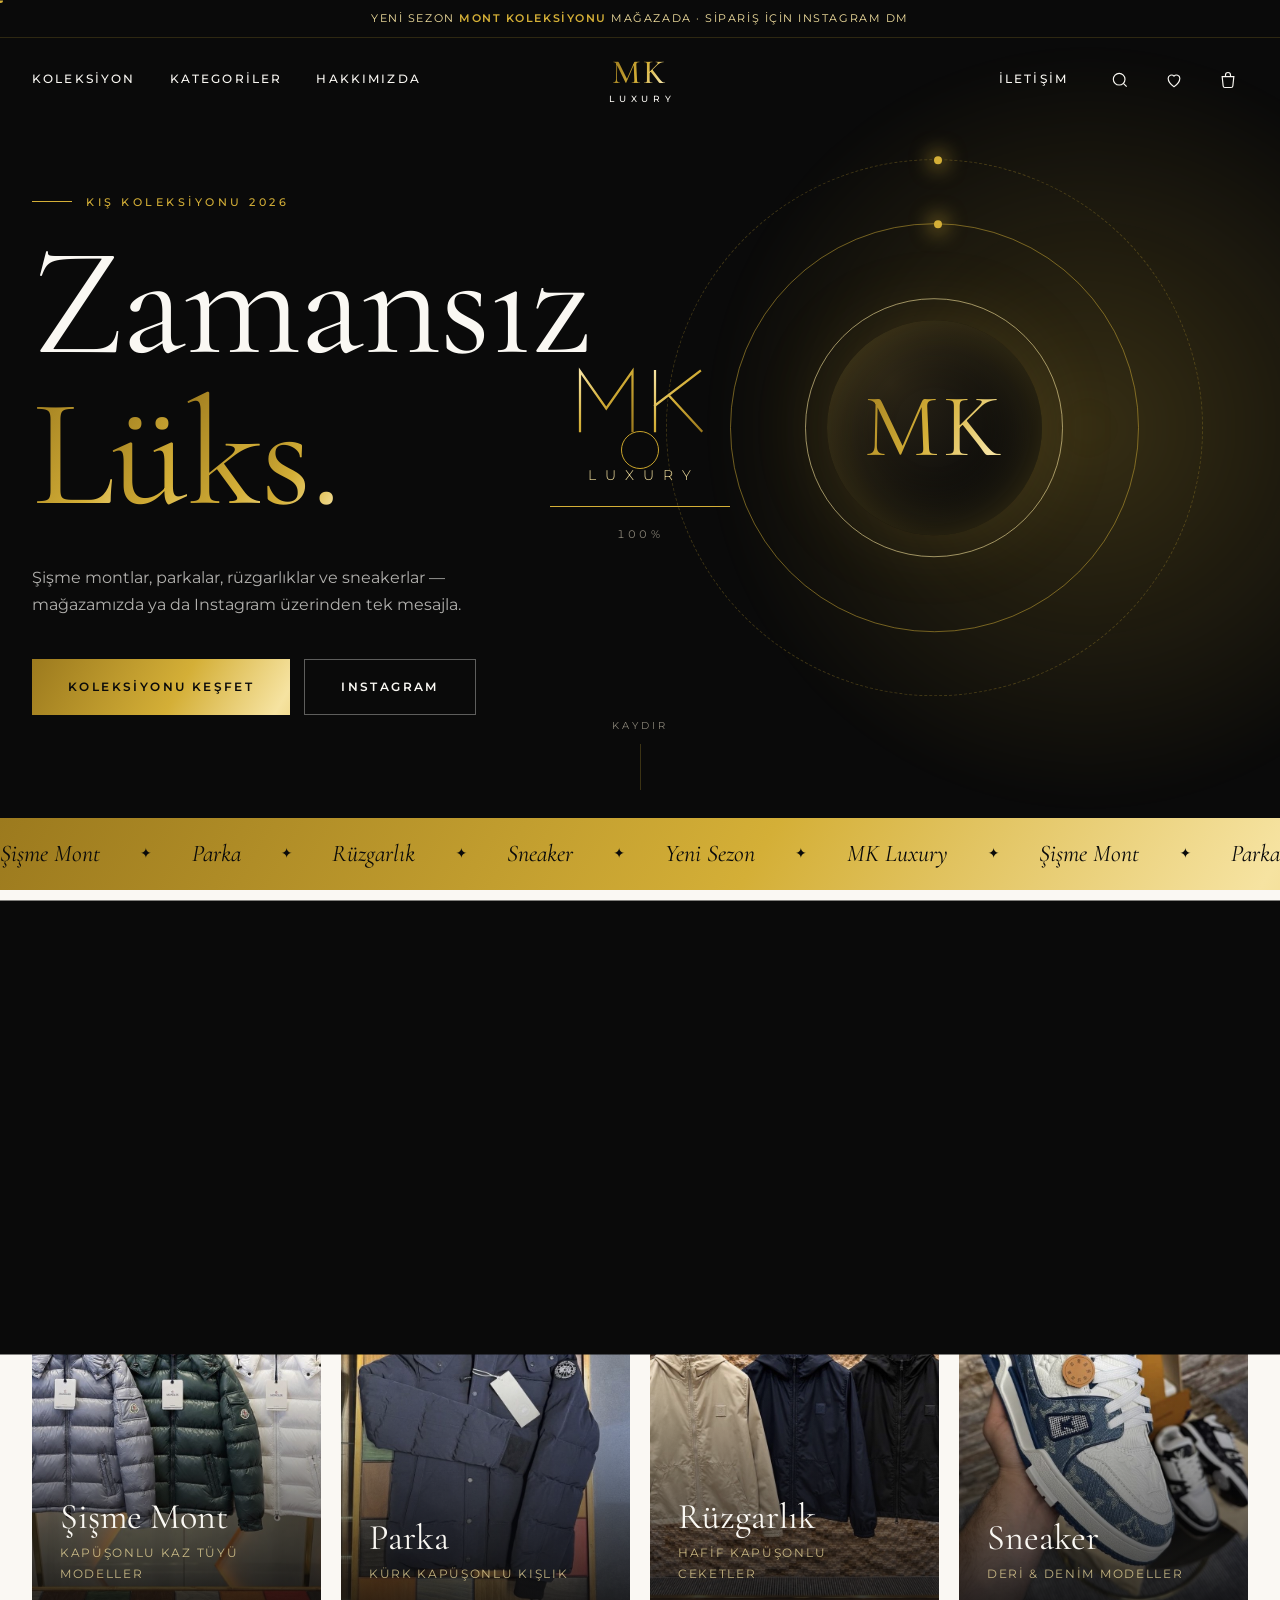
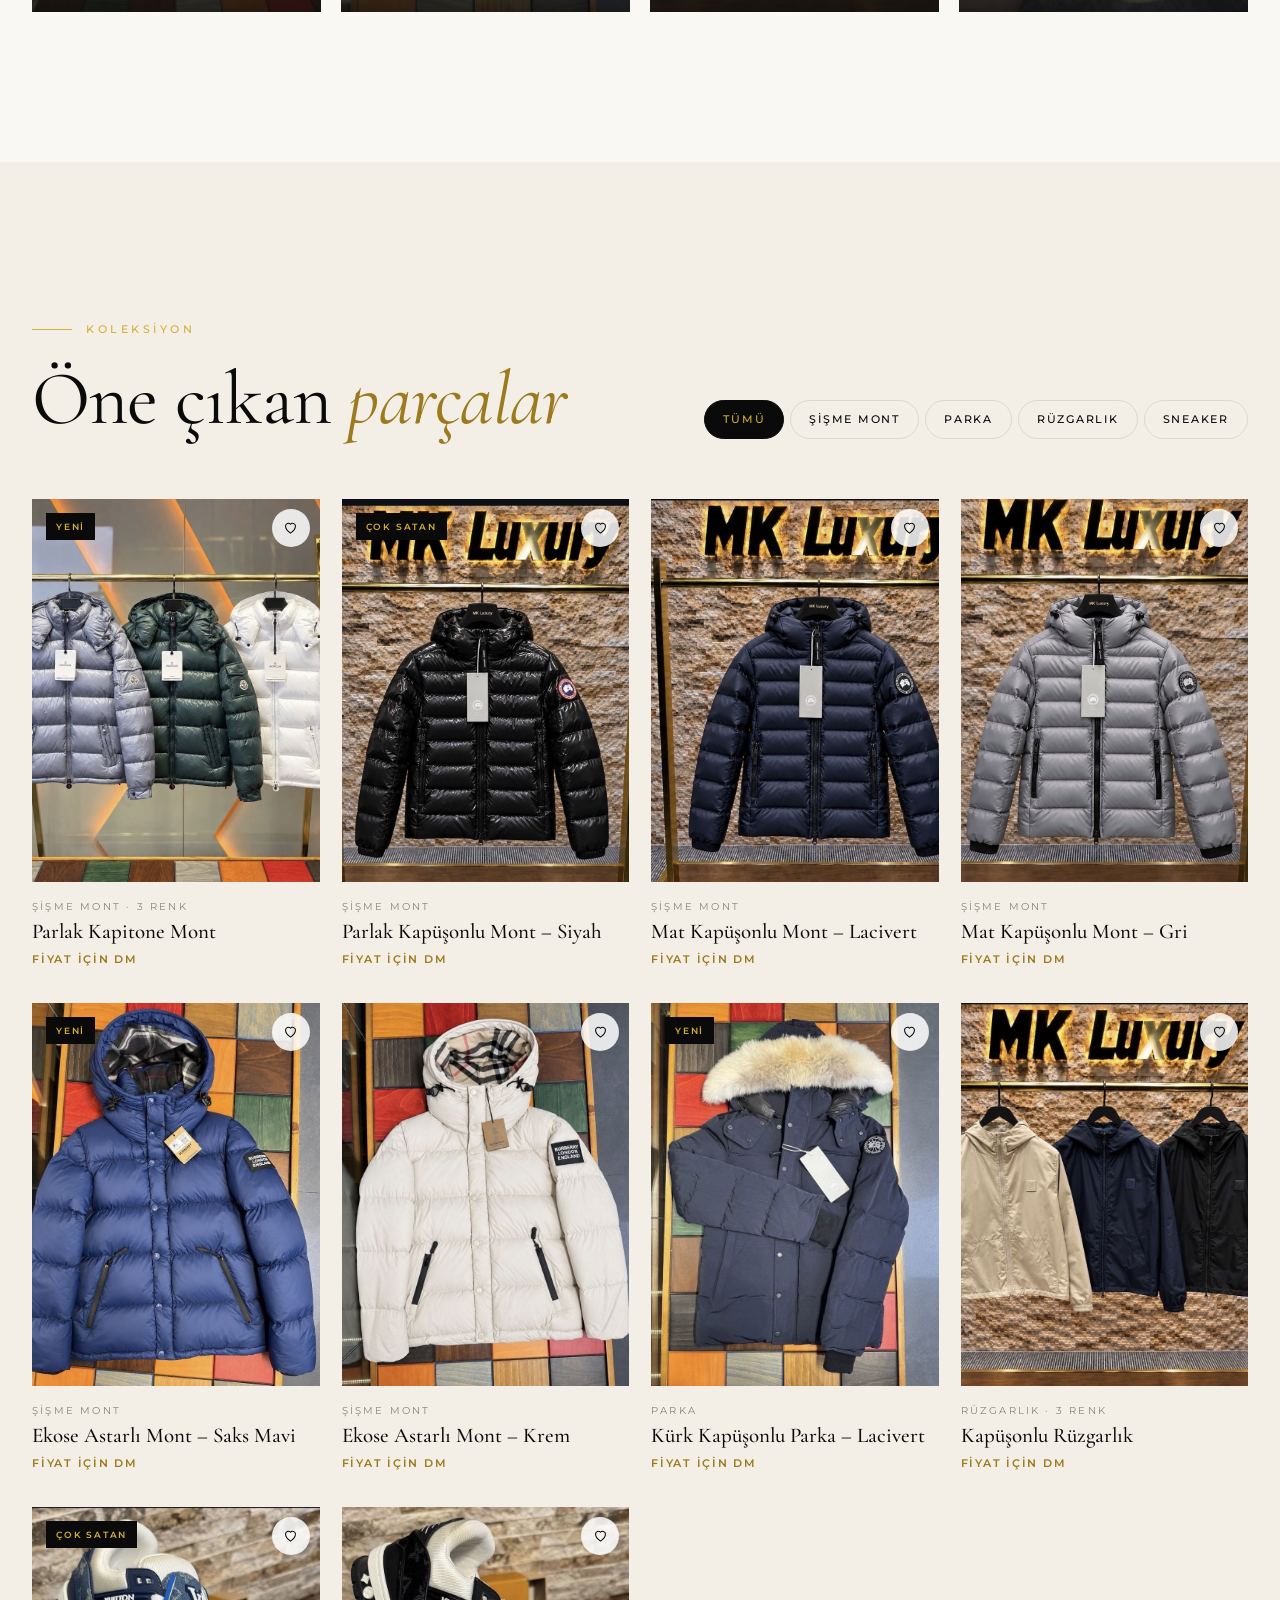
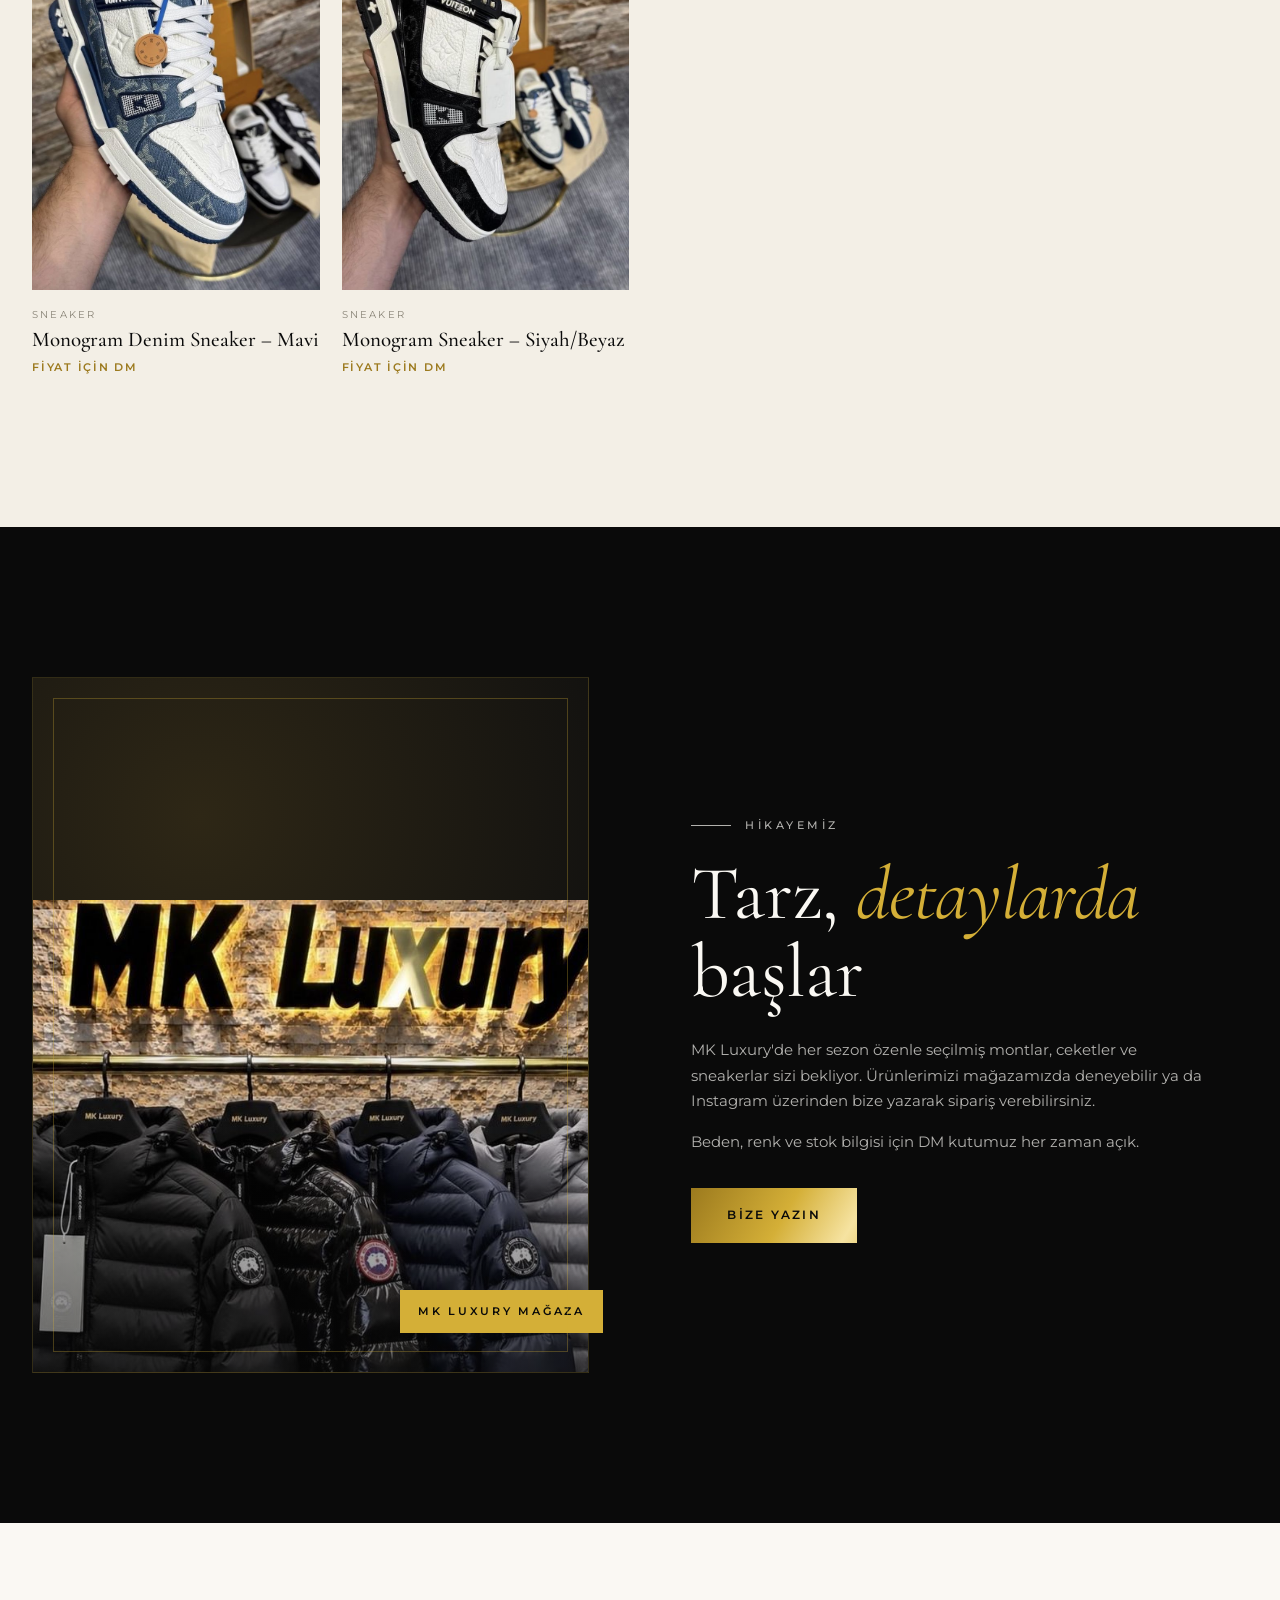
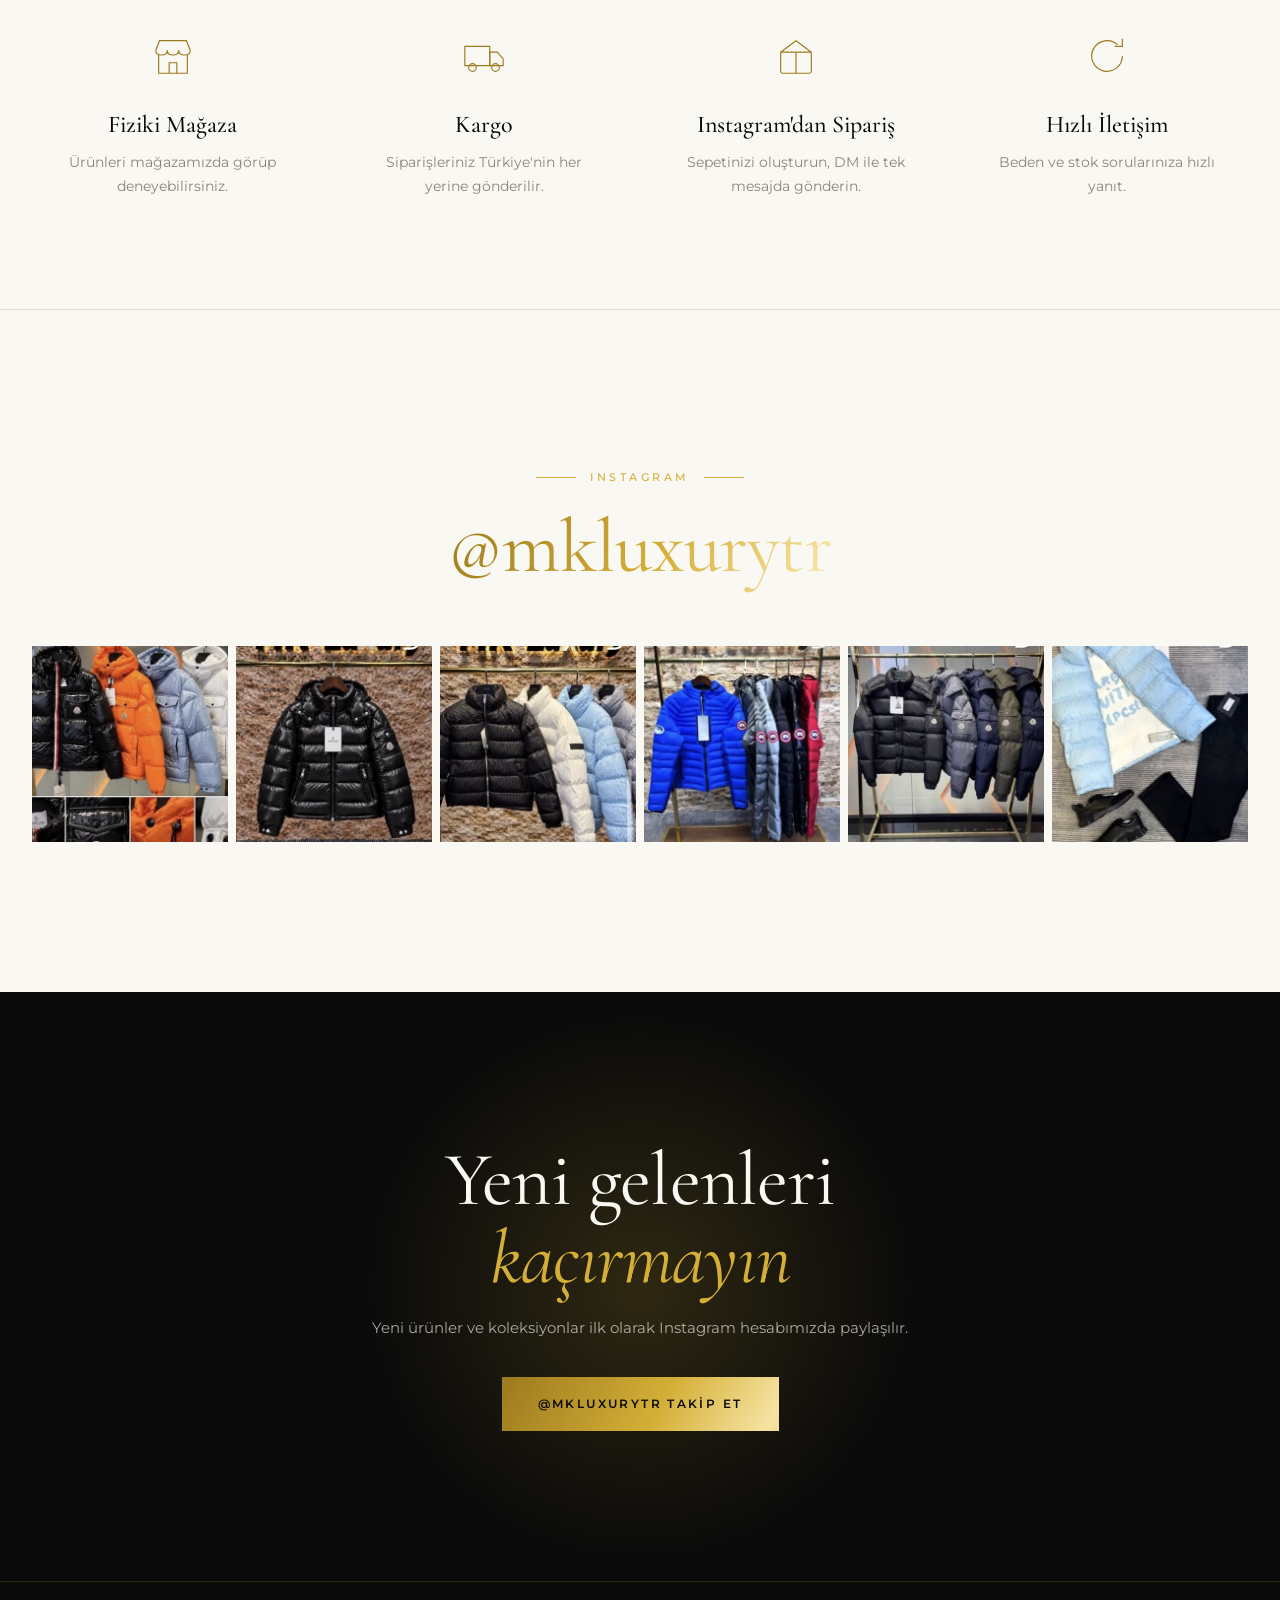
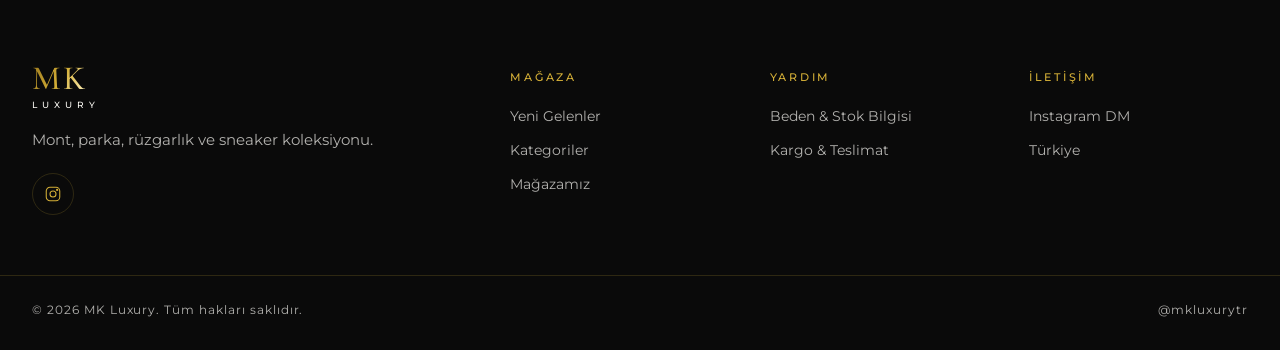
==== commit 35ef4375: "Use real MK Luxury product photos and catalog Jackets, parkas, windbreakers and sneakers with photo " ====
--- a/index.html
+++ b/index.html
@@ -4,7 +4,7 @@
   <meta charset="utf-8">
   <meta name="viewport" content="width=device-width, initial-scale=1">
   <title>MK Luxury — Zamansız Lüks</title>
-  <meta name="description" content="MK Luxury: seçkin çanta, saat, ayakkabı, gözlük, parfüm ve aksesuar koleksiyonları. Orijinal ürün, hızlı kargo.">
+  <meta name="description" content="MK Luxury: şişme mont, parka, rüzgarlık ve sneaker koleksiyonu. Sipariş ve bilgi için Instagram @mkluxurytr.">
   <meta name="theme-color" content="#0b0b0b">
   <link rel="icon" href="data:image/svg+xml,%3Csvg xmlns='http://www.w3.org/2000/svg' viewBox='0 0 64 64'%3E%3Crect width='64' height='64' fill='%230b0b0b'/%3E%3Ctext x='50%25' y='58%25' text-anchor='middle' font-family='Georgia,serif' font-size='30' fill='%23d4af37'%3EMK%3C/text%3E%3C/svg%3E">
   <link rel="preconnect" href="https://fonts.googleapis.com">
@@ -45,7 +45,7 @@
 
   <!-- ============ ANNOUNCEMENT + HEADER ============ -->
   <div class="announce">
-    <p>Türkiye geneli <strong>ücretsiz kargo</strong> · %100 orijinal ürün garantisi</p>
+    <p>Yeni sezon <strong>mont koleksiyonu</strong> mağazada · Sipariş için Instagram DM</p>
   </div>
 
   <header class="header" id="header">
@@ -85,7 +85,7 @@
       <a href="#koleksiyon">Koleksiyon</a>
       <a href="#kategoriler">Kategoriler</a>
       <a href="#hakkimizda">Hakkımızda</a>
-      <a href="#yorumlar">Yorumlar</a>
+      <a href="https://www.instagram.com/mkluxurytr" target="_blank" rel="noopener">Instagram</a>
       <a href="#iletisim">İletişim</a>
     </nav>
     <a class="mobile-menu__ig" href="https://www.instagram.com/mkluxurytr" target="_blank" rel="noopener">@mkluxurytr</a>
@@ -107,12 +107,12 @@
       <canvas class="hero__particles" id="particles"></canvas>
       <div class="hero__glow"></div>
       <div class="hero__inner container">
-        <p class="eyebrow hero__eyebrow"><span class="eyebrow__line"></span>Yeni Sezon 2026</p>
+        <p class="eyebrow hero__eyebrow"><span class="eyebrow__line"></span>Kış Koleksiyonu 2026</p>
         <h1 class="hero__title">
           <span class="line"><span class="split">Zamansız</span></span>
           <span class="line"><span class="split gold-text">Lüks.</span></span>
         </h1>
-        <p class="hero__sub">Dünyanın en seçkin markalarından özenle seçilmiş çanta, saat ve aksesuarlar — kapınıza kadar, orijinallik garantisiyle.</p>
+        <p class="hero__sub">Şişme montlar, parkalar, rüzgarlıklar ve sneakerlar — mağazamızda ya da Instagram üzerinden tek mesajla.</p>
         <div class="hero__cta">
           <a href="#koleksiyon" class="btn btn--gold magnetic"><span>Koleksiyonu Keşfet</span></a>
           <a href="https://www.instagram.com/mkluxurytr" target="_blank" rel="noopener" class="btn btn--ghost magnetic"><span>Instagram</span></a>
@@ -135,16 +135,18 @@
     <!-- ============ MARQUEE ============ -->
     <div class="marquee" id="marquee" aria-hidden="true">
       <div class="marquee__track">
-        <span>Ücretsiz Kargo</span><b>✦</b>
-        <span>Orijinal Ürün Garantisi</span><b>✦</b>
-        <span>Güvenli Ödeme</span><b>✦</b>
-        <span>Kolay İade</span><b>✦</b>
-        <span>Özel Paketleme</span><b>✦</b>
-        <span>Ücretsiz Kargo</span><b>✦</b>
-        <span>Orijinal Ürün Garantisi</span><b>✦</b>
-        <span>Güvenli Ödeme</span><b>✦</b>
-        <span>Kolay İade</span><b>✦</b>
-        <span>Özel Paketleme</span><b>✦</b>
+        <span>Şişme Mont</span><b>✦</b>
+        <span>Parka</span><b>✦</b>
+        <span>Rüzgarlık</span><b>✦</b>
+        <span>Sneaker</span><b>✦</b>
+        <span>Yeni Sezon</span><b>✦</b>
+        <span>MK Luxury</span><b>✦</b>
+        <span>Şişme Mont</span><b>✦</b>
+        <span>Parka</span><b>✦</b>
+        <span>Rüzgarlık</span><b>✦</b>
+        <span>Sneaker</span><b>✦</b>
+        <span>Yeni Sezon</span><b>✦</b>
+        <span>MK Luxury</span><b>✦</b>
       </div>
     </div>
 
@@ -177,22 +179,17 @@
     <section class="section story" id="hakkimizda">
       <div class="container story__inner">
         <div class="story__visual reveal">
-          <div class="story__frame parallax" data-speed="0.08">
-            <div class="story__mono">MK</div>
-            <div class="story__shine"></div>
+          <div class="story__frame has-photo">
+            <img class="parallax" data-speed="0.06" src="images/products/mont-4renk-magaza.jpg" alt="MK Luxury mağazası" loading="lazy">
           </div>
-          <div class="story__tag">Est. Türkiye</div>
+          <div class="story__tag">MK Luxury Mağaza</div>
         </div>
         <div class="story__text">
           <p class="eyebrow reveal"><span class="eyebrow__line"></span>Hikayemiz</p>
-          <h2 class="section__title reveal">Lüks bir <em>yaşam biçimidir</em></h2>
-          <p class="reveal">MK Luxury, kaliteyi ve zarafeti herkes için ulaşılabilir kılmak amacıyla kuruldu. Her ürün, uzman ekibimiz tarafından tek tek kontrol edilir, özenle paketlenir ve size özel bir deneyimle teslim edilir.</p>
-          <p class="reveal">Bizim için lüks; yalnızca bir etiket değil, detaylara gösterilen saygıdır.</p>
-          <div class="stats">
-            <div class="stat reveal"><strong data-count="5000" data-suffix="+">0</strong><span>Mutlu Müşteri</span></div>
-            <div class="stat reveal"><strong data-count="100" data-suffix="%">0</strong><span>Orijinal Ürün</span></div>
-            <div class="stat reveal"><strong data-count="24" data-suffix="">0</strong><span>Saatte Kargoda</span></div>
-          </div>
+          <h2 class="section__title reveal">Tarz, <em>detaylarda</em> başlar</h2>
+          <p class="reveal">MK Luxury'de her sezon özenle seçilmiş montlar, ceketler ve sneakerlar sizi bekliyor. Ürünlerimizi mağazamızda deneyebilir ya da Instagram üzerinden bize yazarak sipariş verebilirsiniz.</p>
+          <p class="reveal">Beden, renk ve stok bilgisi için DM kutumuz her zaman açık.</p>
+          <div class="reveal" style="margin-top:34px"><a href="https://www.instagram.com/mkluxurytr" target="_blank" rel="noopener" class="btn btn--gold magnetic"><span>Bize Yazın</span></a></div>
         </div>
       </div>
     </section>
@@ -201,54 +198,24 @@
     <section class="section features">
       <div class="container feature-grid">
         <div class="feature reveal">
-          <svg viewBox="0 0 48 48"><path d="M24 4l16 6v12c0 10-7 18-16 22C15 40 8 32 8 22V10l16-6z"/><path d="M17 24l5 5 9-10"/></svg>
-          <h3>Orijinallik Garantisi</h3>
-          <p>Tüm ürünlerimiz faturalı ve garantilidir.</p>
+          <svg viewBox="0 0 48 48"><path d="M6 18l4-10h28l4 10"/><path d="M6 18c0 3 2.5 5 6 5s6-2 6-5c0 3 2.5 5 6 5s6-2 6-5c0 3 2.5 5 6 5s6-2 6-5"/><path d="M9 23v19h30V23"/><path d="M20 42V31h8v11"/></svg>
+          <h3>Fiziki Mağaza</h3>
+          <p>Ürünleri mağazamızda görüp deneyebilirsiniz.</p>
         </div>
         <div class="feature reveal">
           <svg viewBox="0 0 48 48"><path d="M4 14h26v20H4z"/><path d="M30 20h8l6 7v7H30z"/><circle cx="12" cy="36" r="4"/><circle cx="36" cy="36" r="4"/></svg>
-          <h3>Ücretsiz Kargo</h3>
-          <p>Türkiye'nin her yerine hızlı ve ücretsiz teslimat.</p>
+          <h3>Kargo</h3>
+          <p>Siparişleriniz Türkiye'nin her yerine gönderilir.</p>
         </div>
         <div class="feature reveal">
           <svg viewBox="0 0 48 48"><rect x="8" y="20" width="32" height="22" rx="2"/><path d="M8 20l16-12 16 12"/><path d="M24 20v22"/></svg>
-          <h3>Özel Paketleme</h3>
-          <p>Hediye kutusunda, lüks sunumla teslim.</p>
+          <h3>Instagram'dan Sipariş</h3>
+          <p>Sepetinizi oluşturun, DM ile tek mesajda gönderin.</p>
         </div>
         <div class="feature reveal">
           <svg viewBox="0 0 48 48"><path d="M40 24a16 16 0 1 1-5-11.6"/><path d="M40 6v8h-8"/></svg>
-          <h3>Kolay İade</h3>
-          <p>14 gün içinde sorunsuz iade ve değişim.</p>
-        </div>
-      </div>
-    </section>
-
-    <!-- ============ TESTIMONIALS ============ -->
-    <section class="section testimonials" id="yorumlar">
-      <div class="container">
-        <div class="section__head section__head--center reveal">
-          <p class="eyebrow"><span class="eyebrow__line"></span>Yorumlar<span class="eyebrow__line"></span></p>
-          <h2 class="section__title">Müşterilerimiz <em>ne diyor</em></h2>
-        </div>
-        <div class="slider reveal" id="slider">
-          <div class="slider__track" id="sliderTrack">
-            <blockquote class="quote">
-              <div class="stars">★★★★★</div>
-              <p>“Ürün tam fotoğraftaki gibi geldi, paketleme muhteşemdi. Kesinlikle tekrar alışveriş yapacağım.”</p>
-              <cite>Ayşe K. — İstanbul</cite>
-            </blockquote>
-            <blockquote class="quote">
-              <div class="stars">★★★★★</div>
-              <p>“Saatim ertesi gün elimdeydi. İletişimleri çok ilgili ve hızlı, gönül rahatlığıyla öneririm.”</p>
-              <cite>Mehmet D. — Ankara</cite>
-            </blockquote>
-            <blockquote class="quote">
-              <div class="stars">★★★★★</div>
-              <p>“Kalite ve hizmet gerçekten lüks seviyesinde. Hediye olarak aldım, çok beğenildi.”</p>
-              <cite>Zeynep A. — İzmir</cite>
-            </blockquote>
-          </div>
-          <div class="slider__dots" id="sliderDots"></div>
+          <h3>Hızlı İletişim</h3>
+          <p>Beden ve stok sorularınıza hızlı yanıt.</p>
         </div>
       </div>
     </section>
@@ -267,12 +234,9 @@
     <!-- ============ NEWSLETTER ============ -->
     <section class="section newsletter">
       <div class="container newsletter__inner reveal">
-        <h2 class="section__title">Ayrıcalıklı dünyaya <em>katılın</em></h2>
-        <p>Yeni gelenlerden ve özel indirimlerden ilk siz haberdar olun.</p>
-        <form class="newsletter__form" id="newsletterForm">
-          <input type="email" required placeholder="E-posta adresiniz" aria-label="E-posta adresiniz">
-          <button class="btn btn--gold" type="submit"><span>Abone Ol</span></button>
-        </form>
+        <h2 class="section__title">Yeni gelenleri <em>kaçırmayın</em></h2>
+        <p>Yeni ürünler ve koleksiyonlar ilk olarak Instagram hesabımızda paylaşılır.</p>
+        <a class="btn btn--gold magnetic" href="https://www.instagram.com/mkluxurytr" target="_blank" rel="noopener"><span>@mkluxurytr Takip Et</span></a>
       </div>
     </section>
 
@@ -283,7 +247,7 @@
     <div class="container footer__grid">
       <div class="footer__brand">
         <a href="#top" class="logo logo--footer"><span class="logo__mk">MK</span><span class="logo__lux">LUXURY</span></a>
-        <p>Zamansız parçalar, unutulmaz anlar için.</p>
+        <p>Mont, parka, rüzgarlık ve sneaker koleksiyonu.</p>
         <div class="socials">
           <a href="https://www.instagram.com/mkluxurytr" target="_blank" rel="noopener" aria-label="Instagram">
             <svg viewBox="0 0 24 24"><rect x="3" y="3" width="18" height="18" rx="5"/><circle cx="12" cy="12" r="4"/><circle cx="17.5" cy="6.5" r="0.8"/></svg>
@@ -295,15 +259,14 @@
         <ul>
           <li><a href="#koleksiyon">Yeni Gelenler</a></li>
           <li><a href="#kategoriler">Kategoriler</a></li>
-          <li><a href="#koleksiyon">Çok Satanlar</a></li>
+          <li><a href="#hakkimizda">Mağazamız</a></li>
         </ul>
       </div>
       <div>
         <h4>Yardım</h4>
         <ul>
-          <li><a href="#">Kargo &amp; Teslimat</a></li>
-          <li><a href="#">İade &amp; Değişim</a></li>
-          <li><a href="#">Sıkça Sorulan Sorular</a></li>
+          <li><a href="https://www.instagram.com/mkluxurytr" target="_blank" rel="noopener">Beden &amp; Stok Bilgisi</a></li>
+          <li><a href="https://www.instagram.com/mkluxurytr" target="_blank" rel="noopener">Kargo &amp; Teslimat</a></li>
         </ul>
       </div>
       <div>
@@ -316,7 +279,7 @@
     </div>
     <div class="container footer__bottom">
       <p>© <span id="year"></span> MK Luxury. Tüm hakları saklıdır.</p>
-      <p class="footer__pay">VISA · Mastercard · Troy</p>
+      <p class="footer__pay">@mkluxurytr</p>
     </div>
   </footer>
 
--- a/css/style.css
+++ b/css/style.css
@@ -264,9 +264,9 @@
 
 /* ============ CATEGORIES ============ */
 .categories { background: var(--white); }
-.cat-grid { display: grid; grid-template-columns: repeat(3, 1fr); gap: 20px; }
+.cat-grid { display: grid; grid-template-columns: repeat(4, 1fr); gap: 20px; }
 .cat {
-  position: relative; aspect-ratio: 4 / 3.2; overflow: hidden; background: var(--black); color: var(--white);
+  position: relative; aspect-ratio: 3 / 4; overflow: hidden; background: var(--black); color: var(--white);
   display: flex; flex-direction: column; justify-content: flex-end; padding: 28px; isolation: isolate;
   transform-style: preserve-3d; transition: transform .6s var(--ease-out), box-shadow .6s;
 }
@@ -461,3 +461,32 @@
   *, *::before, *::after { animation-duration: .001ms !important; animation-iteration-count: 1 !important; transition-duration: .001ms !important; transition-delay: 0s !important; }
   html { scroll-behavior: auto; }
 }
+
+/* ============ PHOTO PRODUCTS ============ */
+.card__art img { position: absolute; inset: 0; width: 100%; height: 100%; object-fit: cover; transition: opacity .8s ease, transform 1.2s var(--ease-out); }
+.card__art.has-alt img + img { opacity: 0; }
+.card:hover .card__art.has-alt img + img { opacity: 1; }
+.card__dm { font-size: 11px; letter-spacing: .16em; text-transform: uppercase; color: var(--gold-deep); font-weight: 600; }
+.line-item__opt { font-size: 12px; color: var(--muted); margin-bottom: 2px; }
+.line-item .card__dm { font-size: 10px; }
+
+.modal__gallery { display: flex; flex-direction: column; background: var(--black); }
+.modal__media { position: relative; flex: 1; }
+.modal__media img { position: absolute; inset: 0; }
+.modal__media.is-swap img { animation: fadeZoom .7s var(--ease-out); }
+@keyframes fadeZoom { from { opacity: 0; transform: scale(1.05); } }
+.modal__thumbs { display: flex; gap: 6px; padding: 8px; }
+.modal__thumbs button { width: 64px; aspect-ratio: 1; overflow: hidden; opacity: .5; border: 1px solid transparent; transition: opacity .3s, border-color .3s; }
+.modal__thumbs button.is-active, .modal__thumbs button:hover { opacity: 1; border-color: var(--gold); }
+.modal__thumbs img { width: 100%; height: 100%; object-fit: cover; }
+.swatches { display: flex; flex-wrap: wrap; gap: 8px; margin: -8px 0 24px; }
+.swatch { padding: 8px 16px; border: 1px solid var(--line-light); font-size: 12px; letter-spacing: .1em; transition: all .3s; }
+.swatch:hover { border-color: var(--black); }
+.swatch.is-active { background: var(--black); color: var(--gold); border-color: var(--black); }
+
+/* real store photo in the story frame */
+.story__frame img { position: absolute; inset: 0; width: 100%; height: 115%; object-fit: cover; }
+.story__frame.has-photo::after { content: ""; position: absolute; inset: 0; background: linear-gradient(180deg, transparent 50%, rgba(10,10,10,.55)); }
+.story__frame.has-photo::before { z-index: 2; }
+.cat__art::after { content: ""; position: absolute; inset: 0; background: linear-gradient(180deg, rgba(10,10,10,0) 35%, rgba(10,10,10,.85)); }
+.modal__close { width: 40px; height: 40px; border-radius: 50%; background: rgba(250,248,243,.92); display: grid; place-items: center; font-size: 28px; }
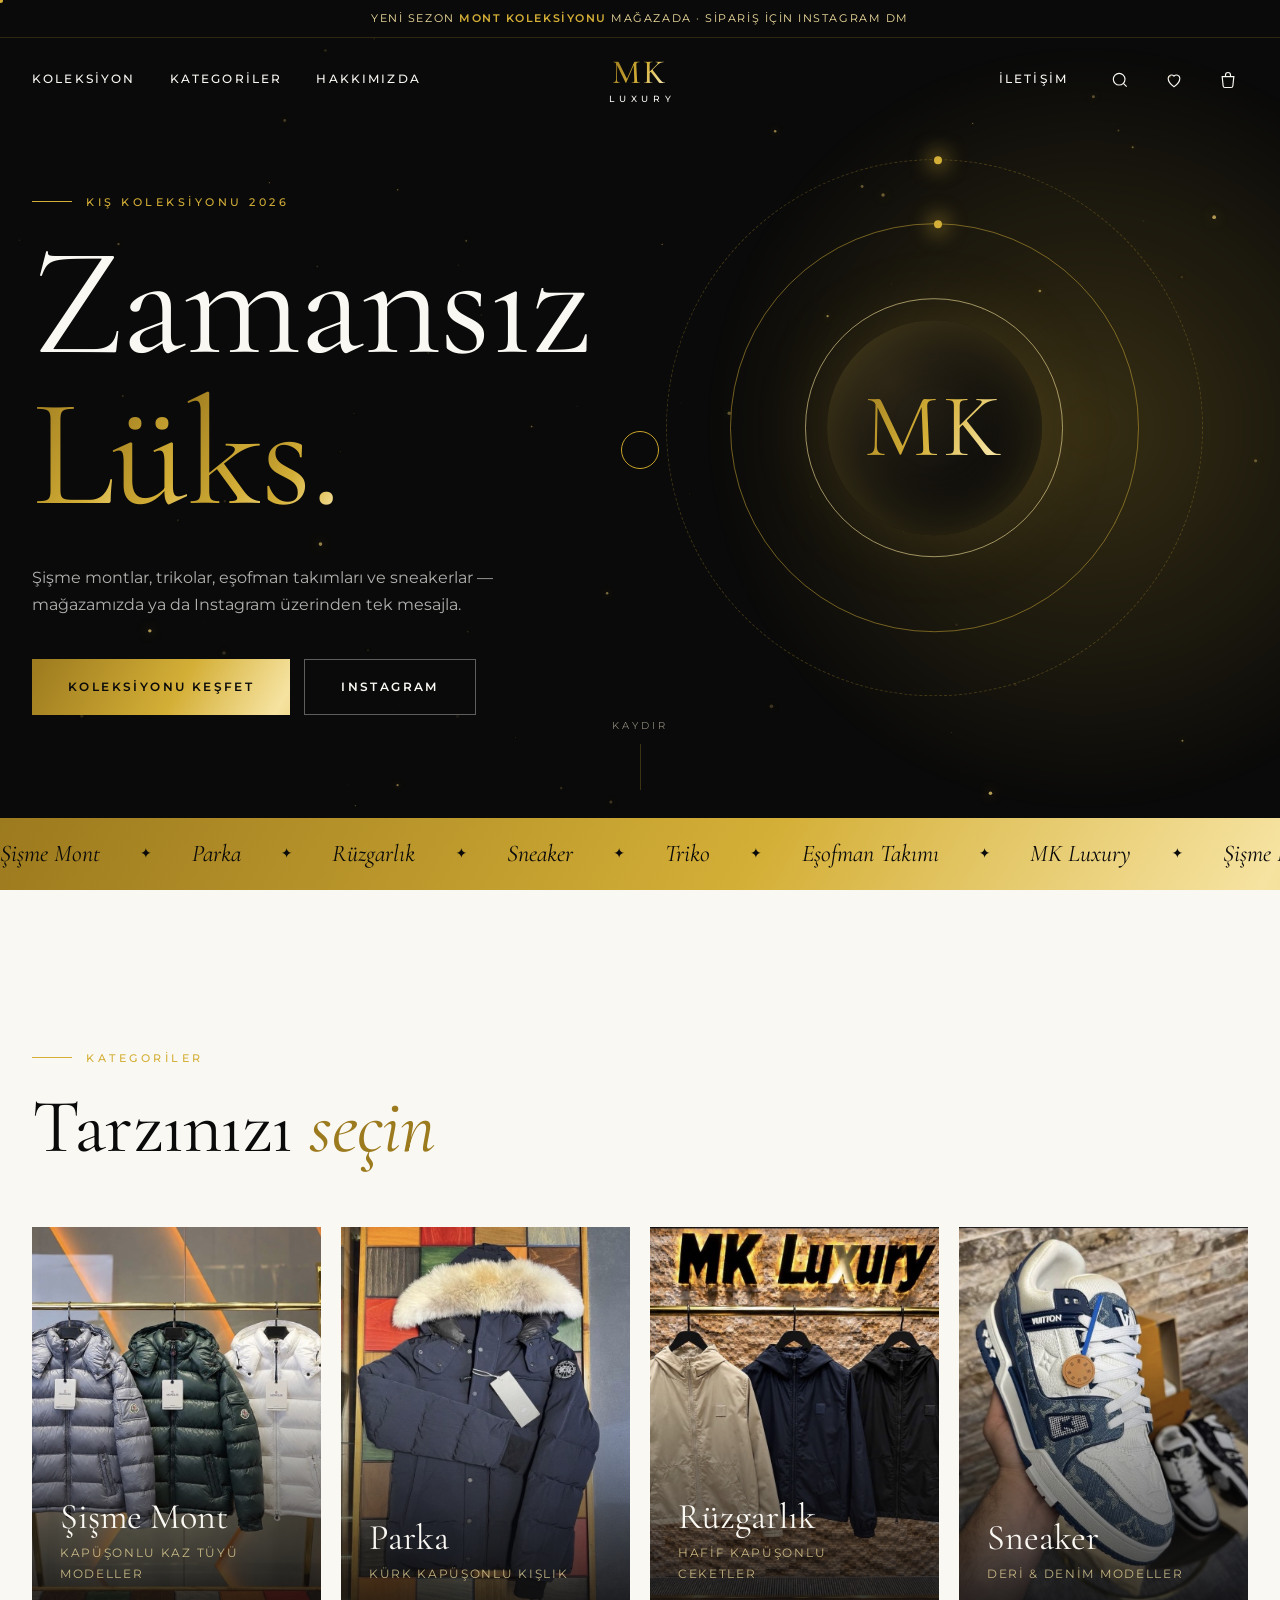
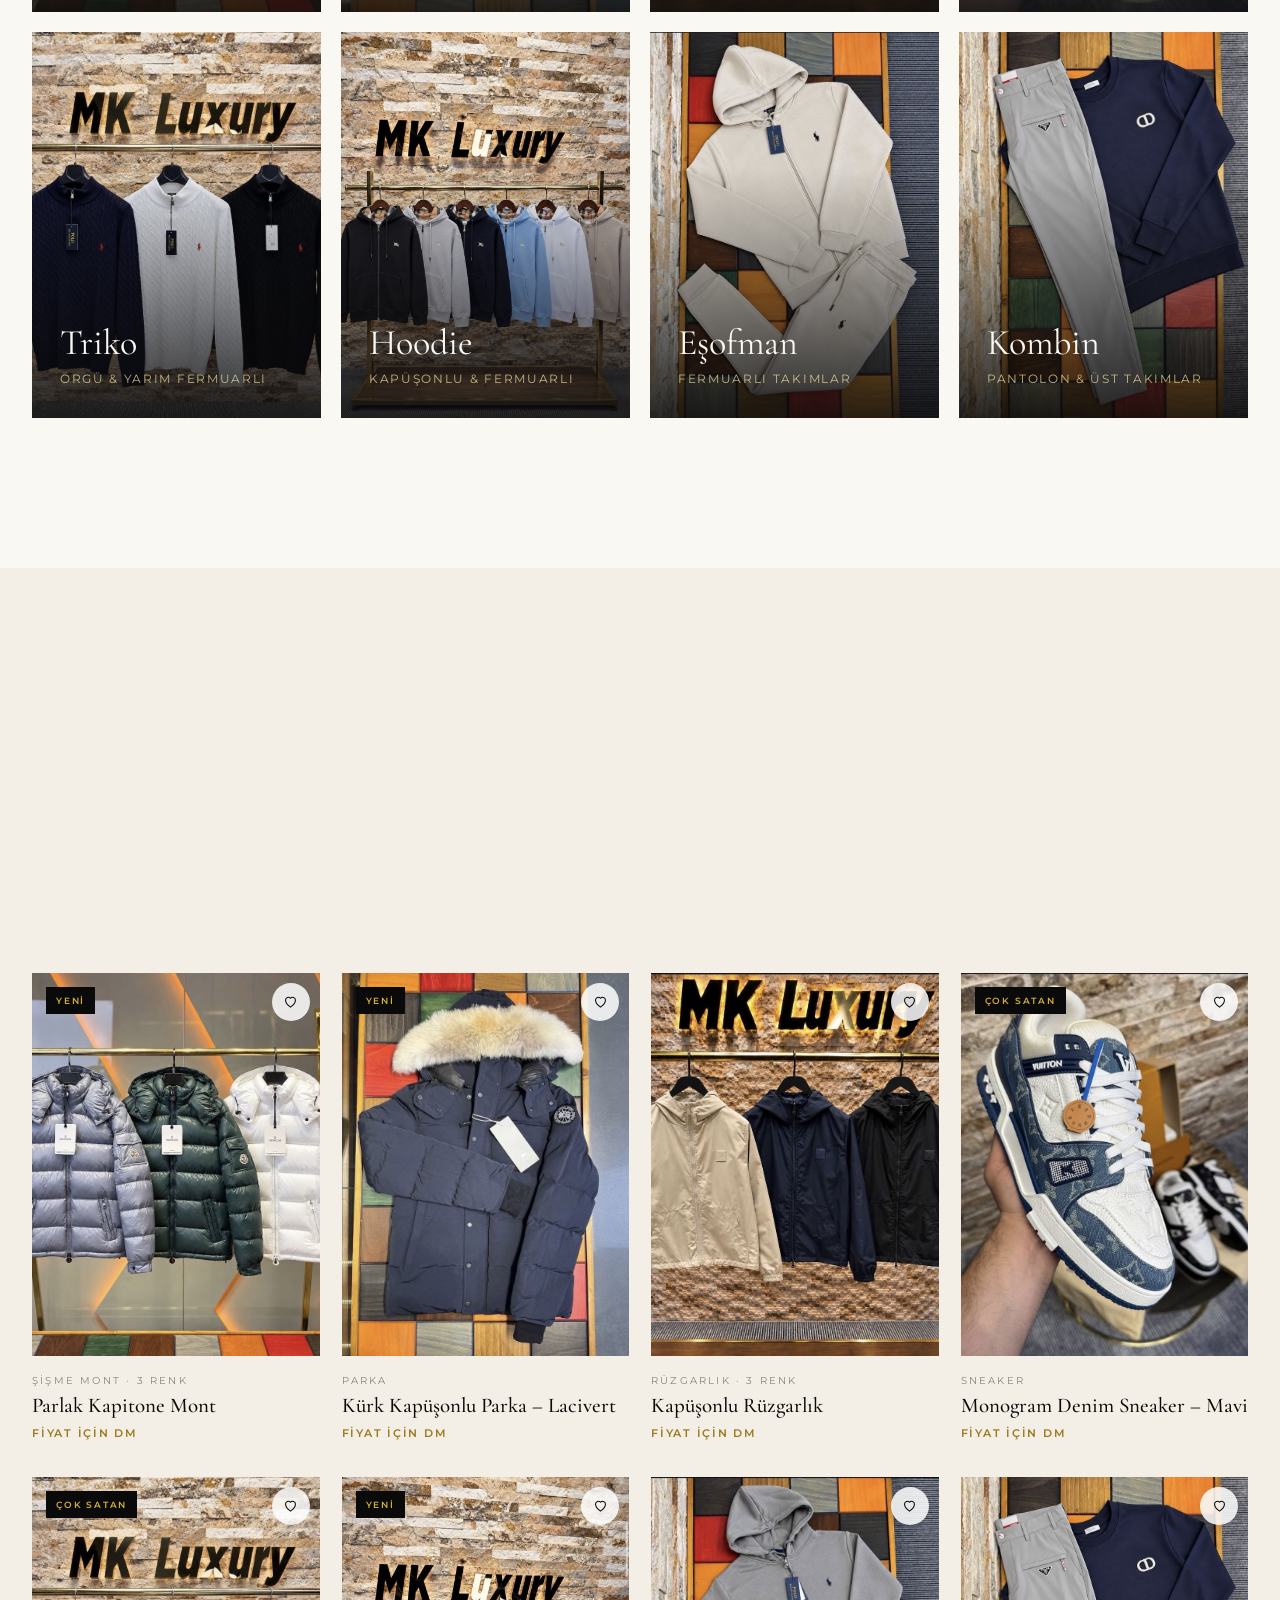
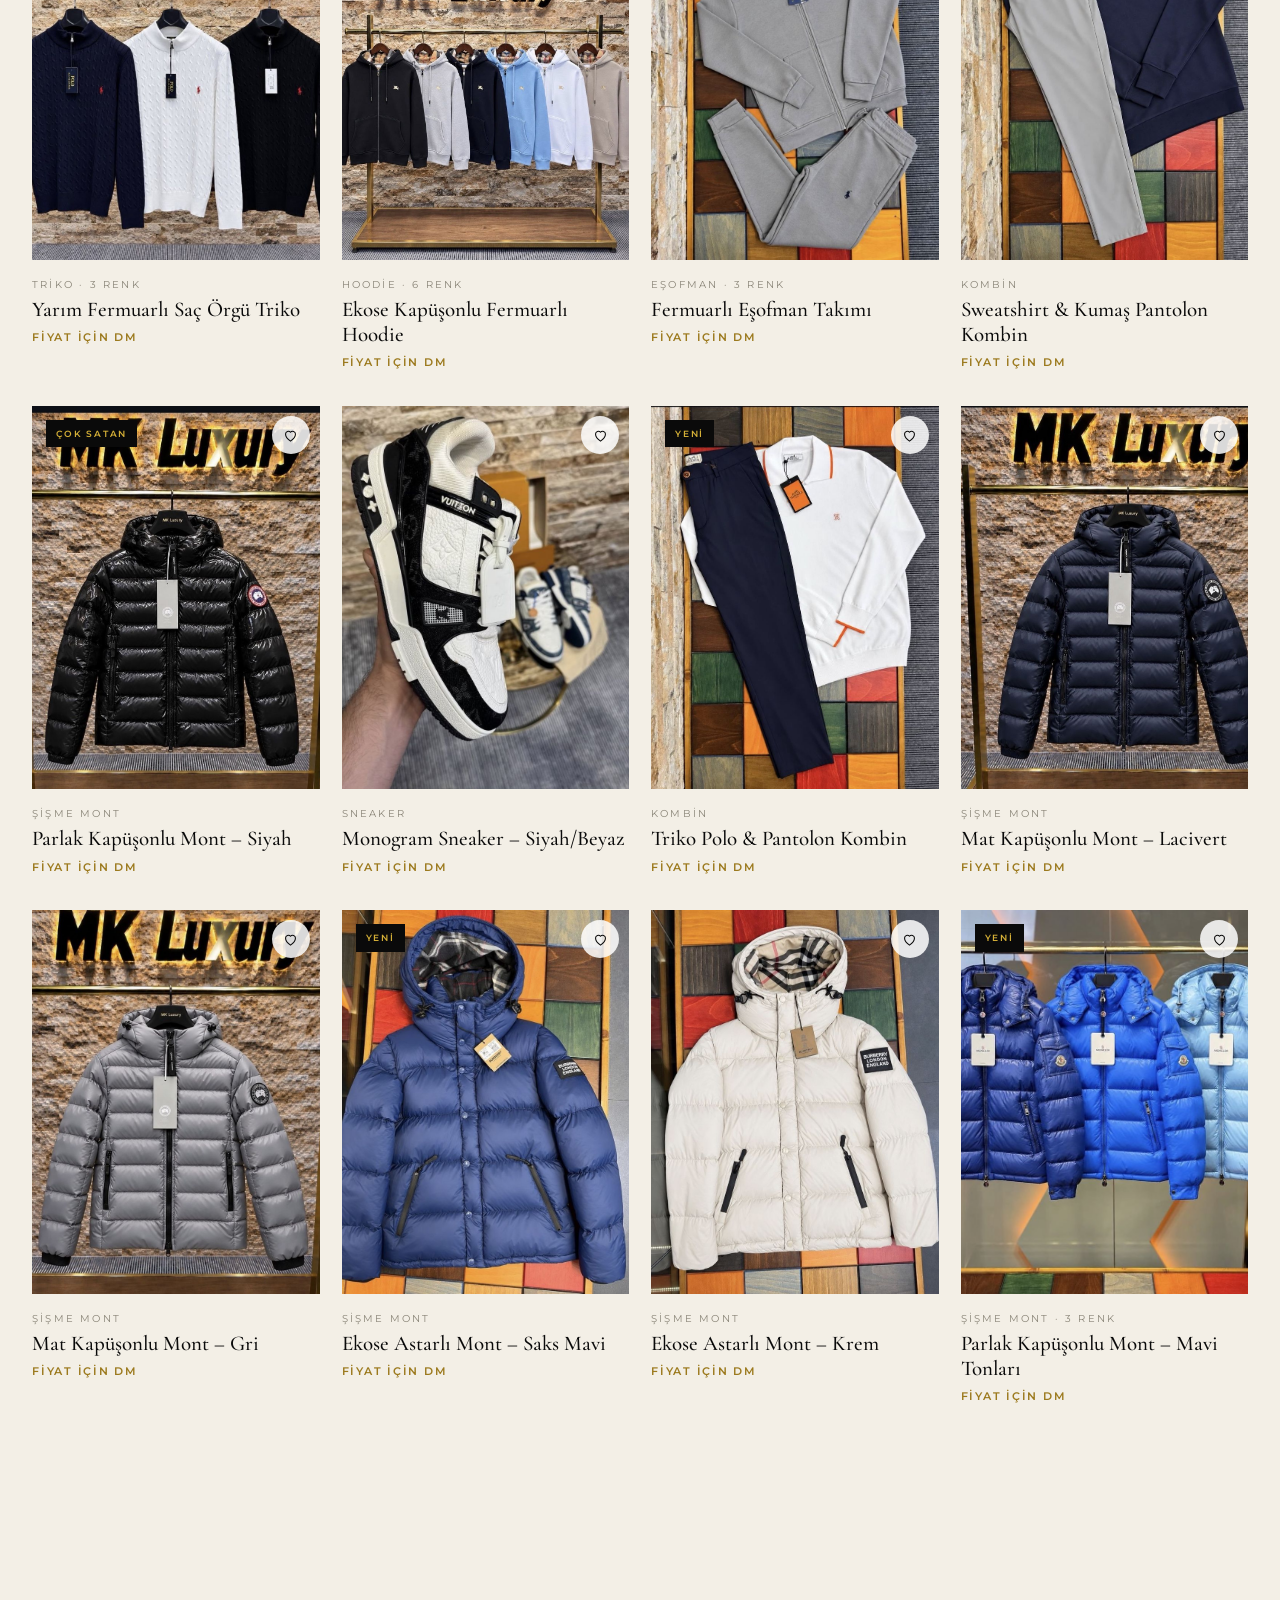
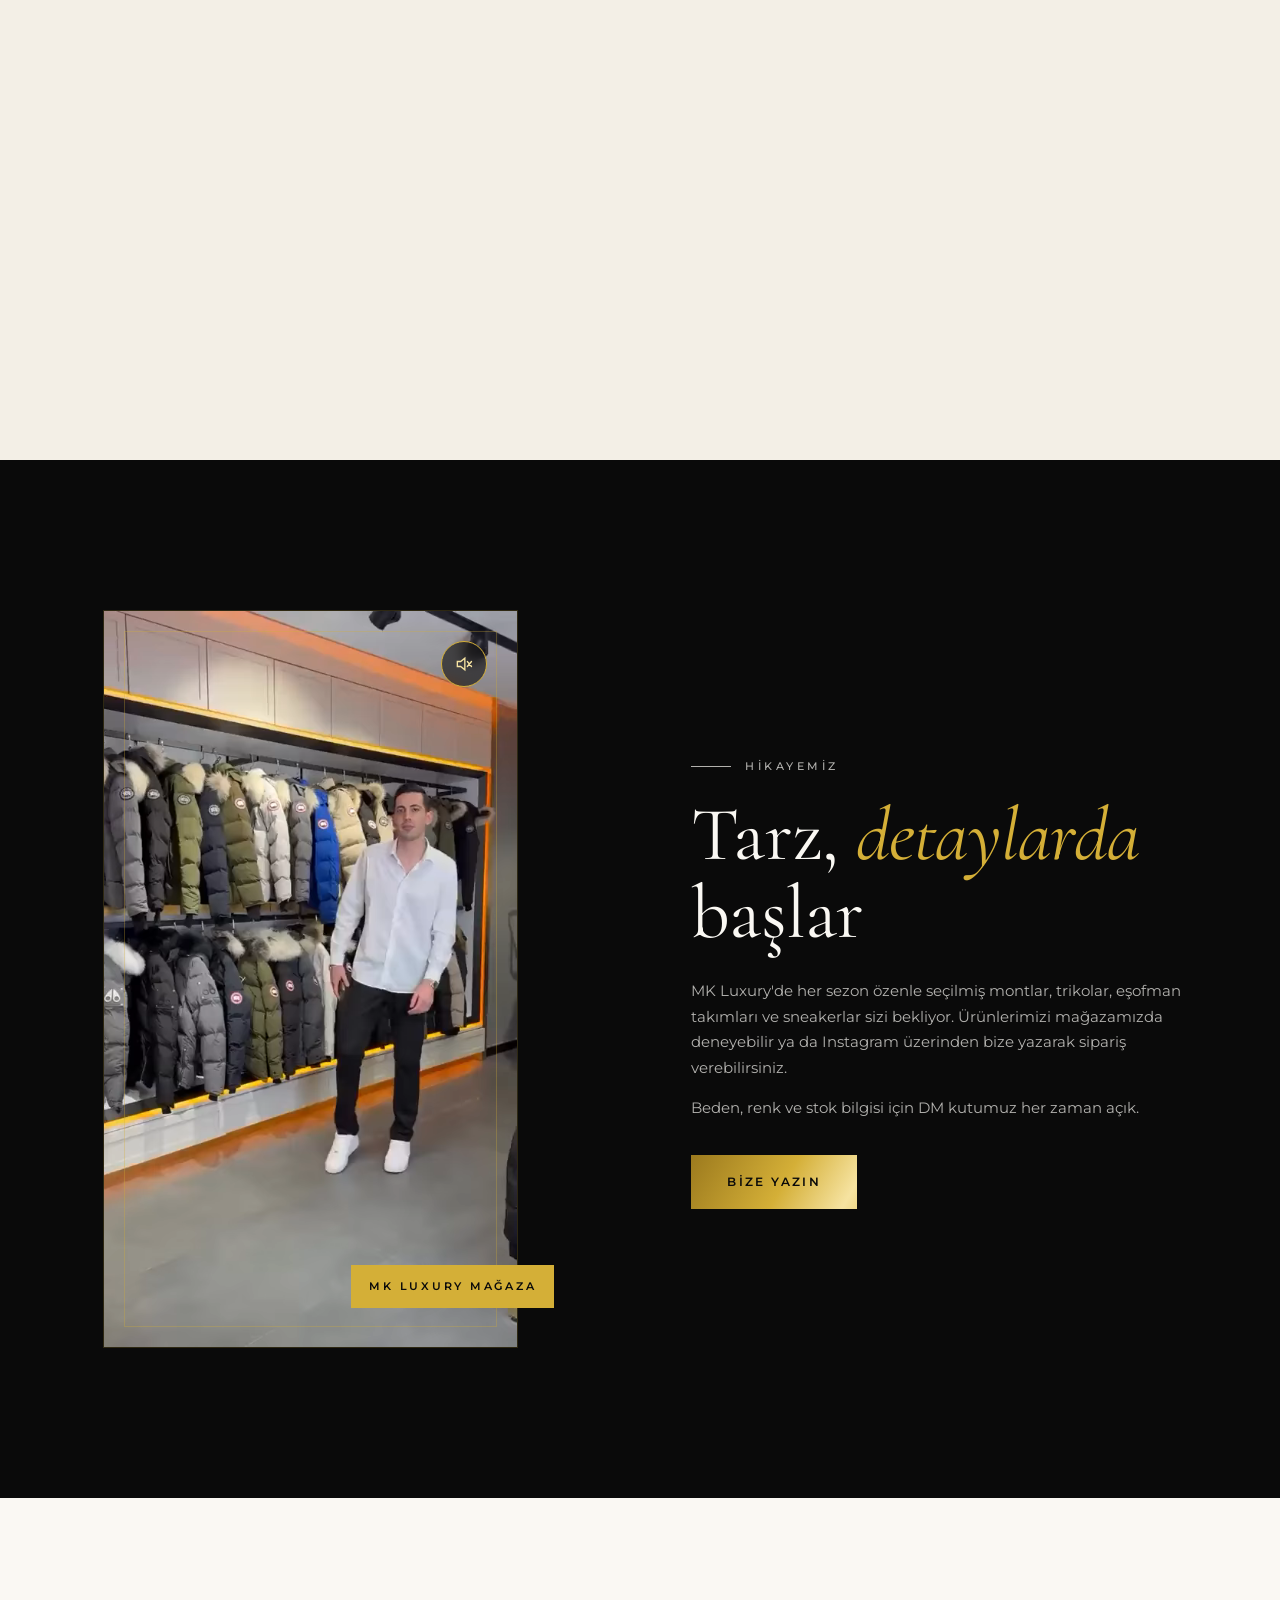
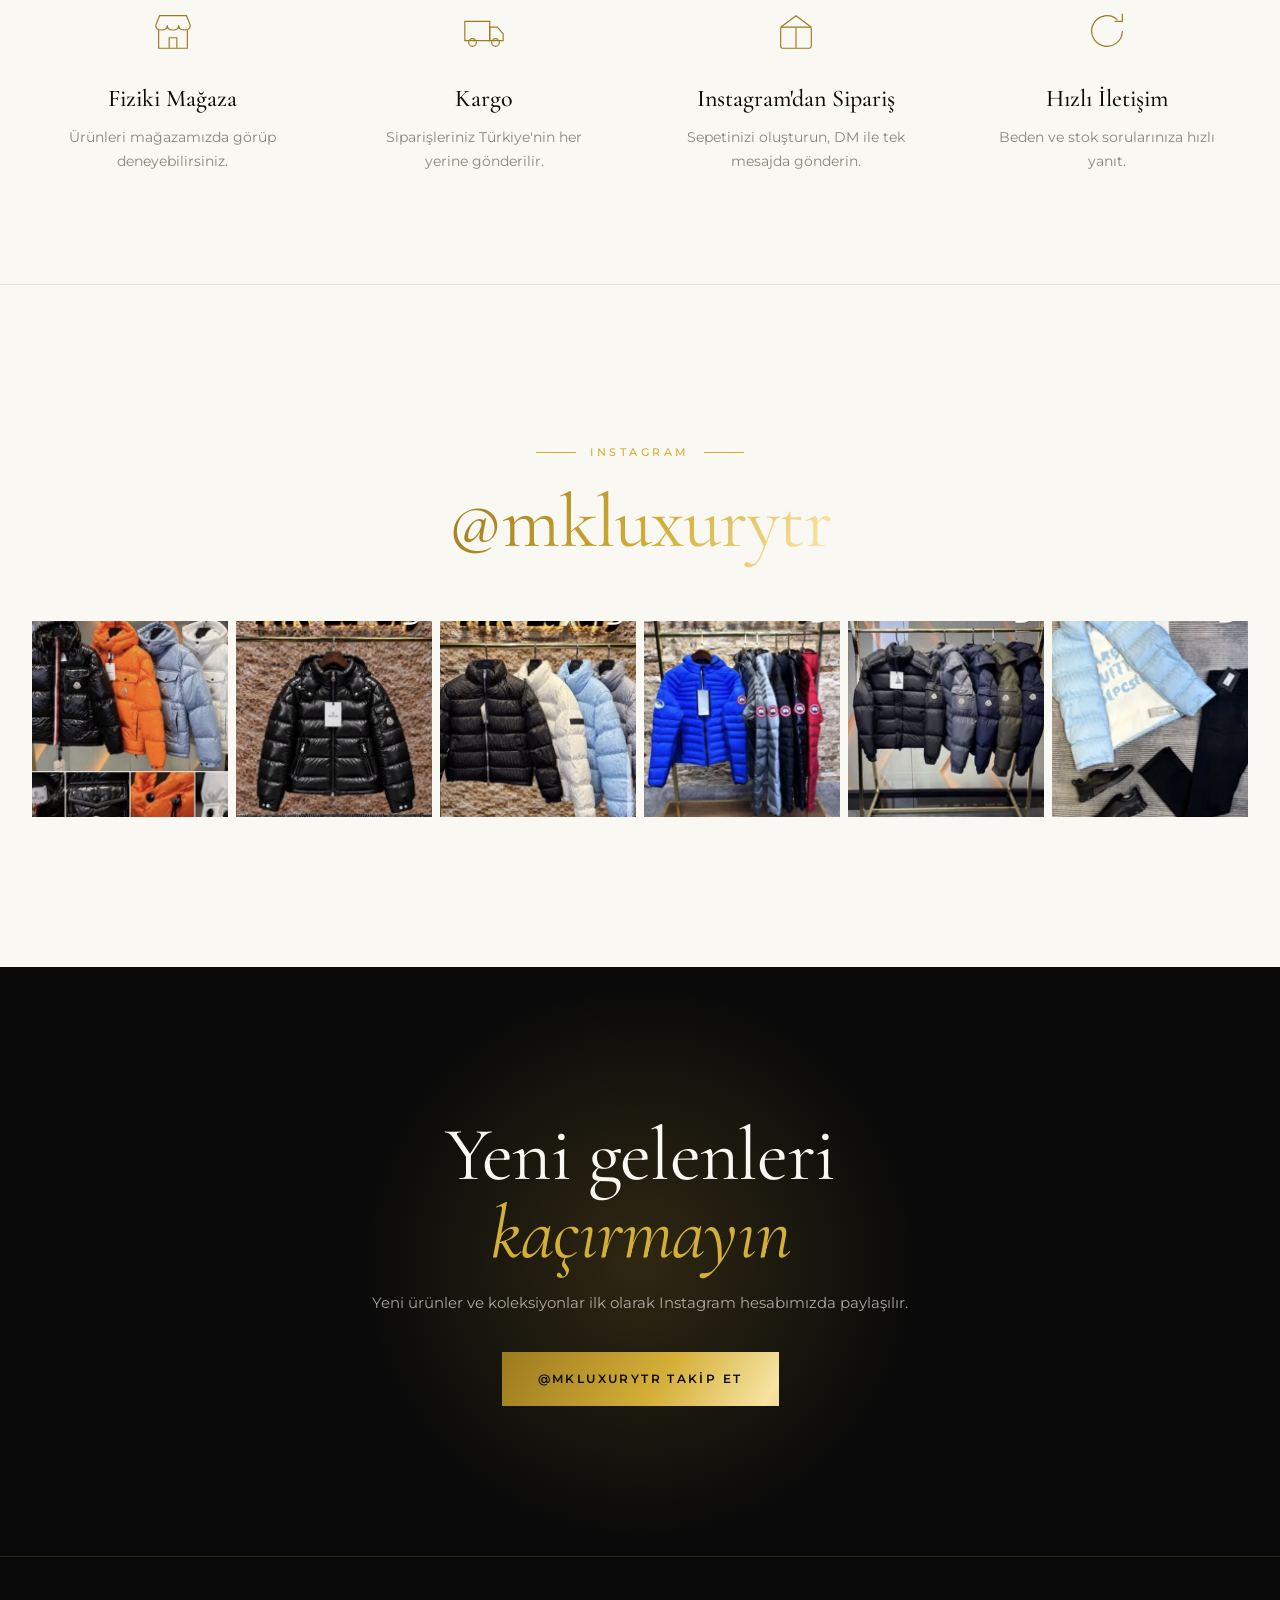
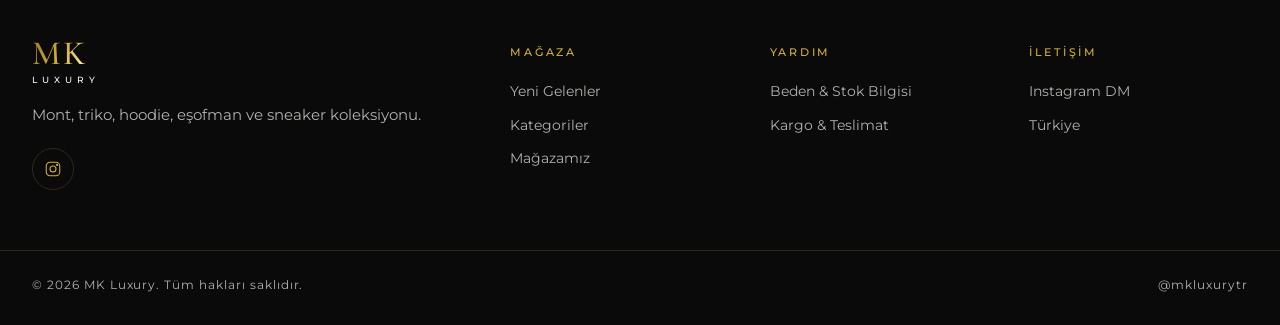
==== commit 631f6e50: "Add knitwear, hoodie, tracksuit and outfit products plus store video Eight categories, seven new pro" ====
--- a/index.html
+++ b/index.html
@@ -4,7 +4,7 @@
   <meta charset="utf-8">
   <meta name="viewport" content="width=device-width, initial-scale=1">
   <title>MK Luxury — Zamansız Lüks</title>
-  <meta name="description" content="MK Luxury: şişme mont, parka, rüzgarlık ve sneaker koleksiyonu. Sipariş ve bilgi için Instagram @mkluxurytr.">
+  <meta name="description" content="MK Luxury: şişme mont, parka, triko, hoodie, eşofman takımı ve sneaker koleksiyonu. Sipariş ve bilgi için Instagram @mkluxurytr.">
   <meta name="theme-color" content="#0b0b0b">
   <link rel="icon" href="data:image/svg+xml,%3Csvg xmlns='http://www.w3.org/2000/svg' viewBox='0 0 64 64'%3E%3Crect width='64' height='64' fill='%230b0b0b'/%3E%3Ctext x='50%25' y='58%25' text-anchor='middle' font-family='Georgia,serif' font-size='30' fill='%23d4af37'%3EMK%3C/text%3E%3C/svg%3E">
   <link rel="preconnect" href="https://fonts.googleapis.com">
@@ -112,7 +112,7 @@
           <span class="line"><span class="split">Zamansız</span></span>
           <span class="line"><span class="split gold-text">Lüks.</span></span>
         </h1>
-        <p class="hero__sub">Şişme montlar, parkalar, rüzgarlıklar ve sneakerlar — mağazamızda ya da Instagram üzerinden tek mesajla.</p>
+        <p class="hero__sub">Şişme montlar, trikolar, eşofman takımları ve sneakerlar — mağazamızda ya da Instagram üzerinden tek mesajla.</p>
         <div class="hero__cta">
           <a href="#koleksiyon" class="btn btn--gold magnetic"><span>Koleksiyonu Keşfet</span></a>
           <a href="https://www.instagram.com/mkluxurytr" target="_blank" rel="noopener" class="btn btn--ghost magnetic"><span>Instagram</span></a>
@@ -139,13 +139,15 @@
         <span>Parka</span><b>✦</b>
         <span>Rüzgarlık</span><b>✦</b>
         <span>Sneaker</span><b>✦</b>
-        <span>Yeni Sezon</span><b>✦</b>
+        <span>Triko</span><b>✦</b>
+        <span>Eşofman Takımı</span><b>✦</b>
         <span>MK Luxury</span><b>✦</b>
         <span>Şişme Mont</span><b>✦</b>
         <span>Parka</span><b>✦</b>
         <span>Rüzgarlık</span><b>✦</b>
         <span>Sneaker</span><b>✦</b>
-        <span>Yeni Sezon</span><b>✦</b>
+        <span>Triko</span><b>✦</b>
+        <span>Eşofman Takımı</span><b>✦</b>
         <span>MK Luxury</span><b>✦</b>
       </div>
     </div>
@@ -179,15 +181,21 @@
     <section class="section story" id="hakkimizda">
       <div class="container story__inner">
         <div class="story__visual reveal">
-          <div class="story__frame has-photo">
-            <img class="parallax" data-speed="0.06" src="images/products/mont-4renk-magaza.jpg" alt="MK Luxury mağazası" loading="lazy">
+          <div class="story__frame story__frame--video">
+            <video id="storeVideo" poster="media/magaza-poster.jpg" muted loop playsinline preload="none" aria-label="MK Luxury mağaza videosu">
+              <source src="media/magaza.mp4" type="video/mp4">
+              <source src="media/magaza.webm" type="video/webm">
+            </video>
+            <button class="video-sound" id="videoSound" aria-label="Sesi aç">
+              <svg viewBox="0 0 24 24"><path d="M4 9v6h4l5 4V5L8 9H4z"/><path class="off" d="M16 9l5 6M21 9l-5 6"/><path class="on" d="M16 8.5a5 5 0 0 1 0 7M18.5 6a8.5 8.5 0 0 1 0 12"/></svg>
+            </button>
           </div>
           <div class="story__tag">MK Luxury Mağaza</div>
         </div>
         <div class="story__text">
           <p class="eyebrow reveal"><span class="eyebrow__line"></span>Hikayemiz</p>
           <h2 class="section__title reveal">Tarz, <em>detaylarda</em> başlar</h2>
-          <p class="reveal">MK Luxury'de her sezon özenle seçilmiş montlar, ceketler ve sneakerlar sizi bekliyor. Ürünlerimizi mağazamızda deneyebilir ya da Instagram üzerinden bize yazarak sipariş verebilirsiniz.</p>
+          <p class="reveal">MK Luxury'de her sezon özenle seçilmiş montlar, trikolar, eşofman takımları ve sneakerlar sizi bekliyor. Ürünlerimizi mağazamızda deneyebilir ya da Instagram üzerinden bize yazarak sipariş verebilirsiniz.</p>
           <p class="reveal">Beden, renk ve stok bilgisi için DM kutumuz her zaman açık.</p>
           <div class="reveal" style="margin-top:34px"><a href="https://www.instagram.com/mkluxurytr" target="_blank" rel="noopener" class="btn btn--gold magnetic"><span>Bize Yazın</span></a></div>
         </div>
@@ -247,7 +255,7 @@
     <div class="container footer__grid">
       <div class="footer__brand">
         <a href="#top" class="logo logo--footer"><span class="logo__mk">MK</span><span class="logo__lux">LUXURY</span></a>
-        <p>Mont, parka, rüzgarlık ve sneaker koleksiyonu.</p>
+        <p>Mont, triko, hoodie, eşofman ve sneaker koleksiyonu.</p>
         <div class="socials">
           <a href="https://www.instagram.com/mkluxurytr" target="_blank" rel="noopener" aria-label="Instagram">
             <svg viewBox="0 0 24 24"><rect x="3" y="3" width="18" height="18" rx="5"/><circle cx="12" cy="12" r="4"/><circle cx="17.5" cy="6.5" r="0.8"/></svg>
--- a/css/style.css
+++ b/css/style.css
@@ -490,3 +490,20 @@
 .story__frame.has-photo::before { z-index: 2; }
 .cat__art::after { content: ""; position: absolute; inset: 0; background: linear-gradient(180deg, rgba(10,10,10,0) 35%, rgba(10,10,10,.85)); }
 .modal__close { width: 40px; height: 40px; border-radius: 50%; background: rgba(250,248,243,.92); display: grid; place-items: center; font-size: 28px; }
+
+/* store video */
+.story__frame--video { aspect-ratio: 9 / 16; max-height: 82vh; margin: 0 auto; background: var(--black); }
+.story__frame--video::before { z-index: 2; pointer-events: none; }
+.story__frame--video video { position: absolute; inset: 0; width: 100%; height: 100%; object-fit: cover; }
+.video-sound { position: absolute; z-index: 3; right: 30px; bottom: 30px; width: 46px; height: 46px; border-radius: 50%; background: rgba(10,10,10,.6); backdrop-filter: blur(6px); border: 1px solid var(--gold); display: grid; place-items: center; transition: transform .4s var(--ease-out), background .3s; }
+.video-sound:hover { transform: scale(1.1); background: var(--gold); }
+.video-sound svg { width: 20px; height: 20px; fill: none; stroke: var(--gold-light); stroke-width: 1.6; stroke-linecap: round; }
+.video-sound:hover svg { stroke: var(--black); }
+.video-sound .on { display: none; }
+.video-sound.is-on .on { display: inline; }
+.video-sound.is-on .off { display: none; }
+.story__visual { max-width: 460px; width: 100%; justify-self: center; }
+.story__tag { z-index: 3; }
+.video-sound { top: 30px; bottom: auto; }
+.cat__art img { object-position: center 72%; }
+@media (max-width: 600px) { .cat__desc { display: none; } .cat { padding: 16px; } }
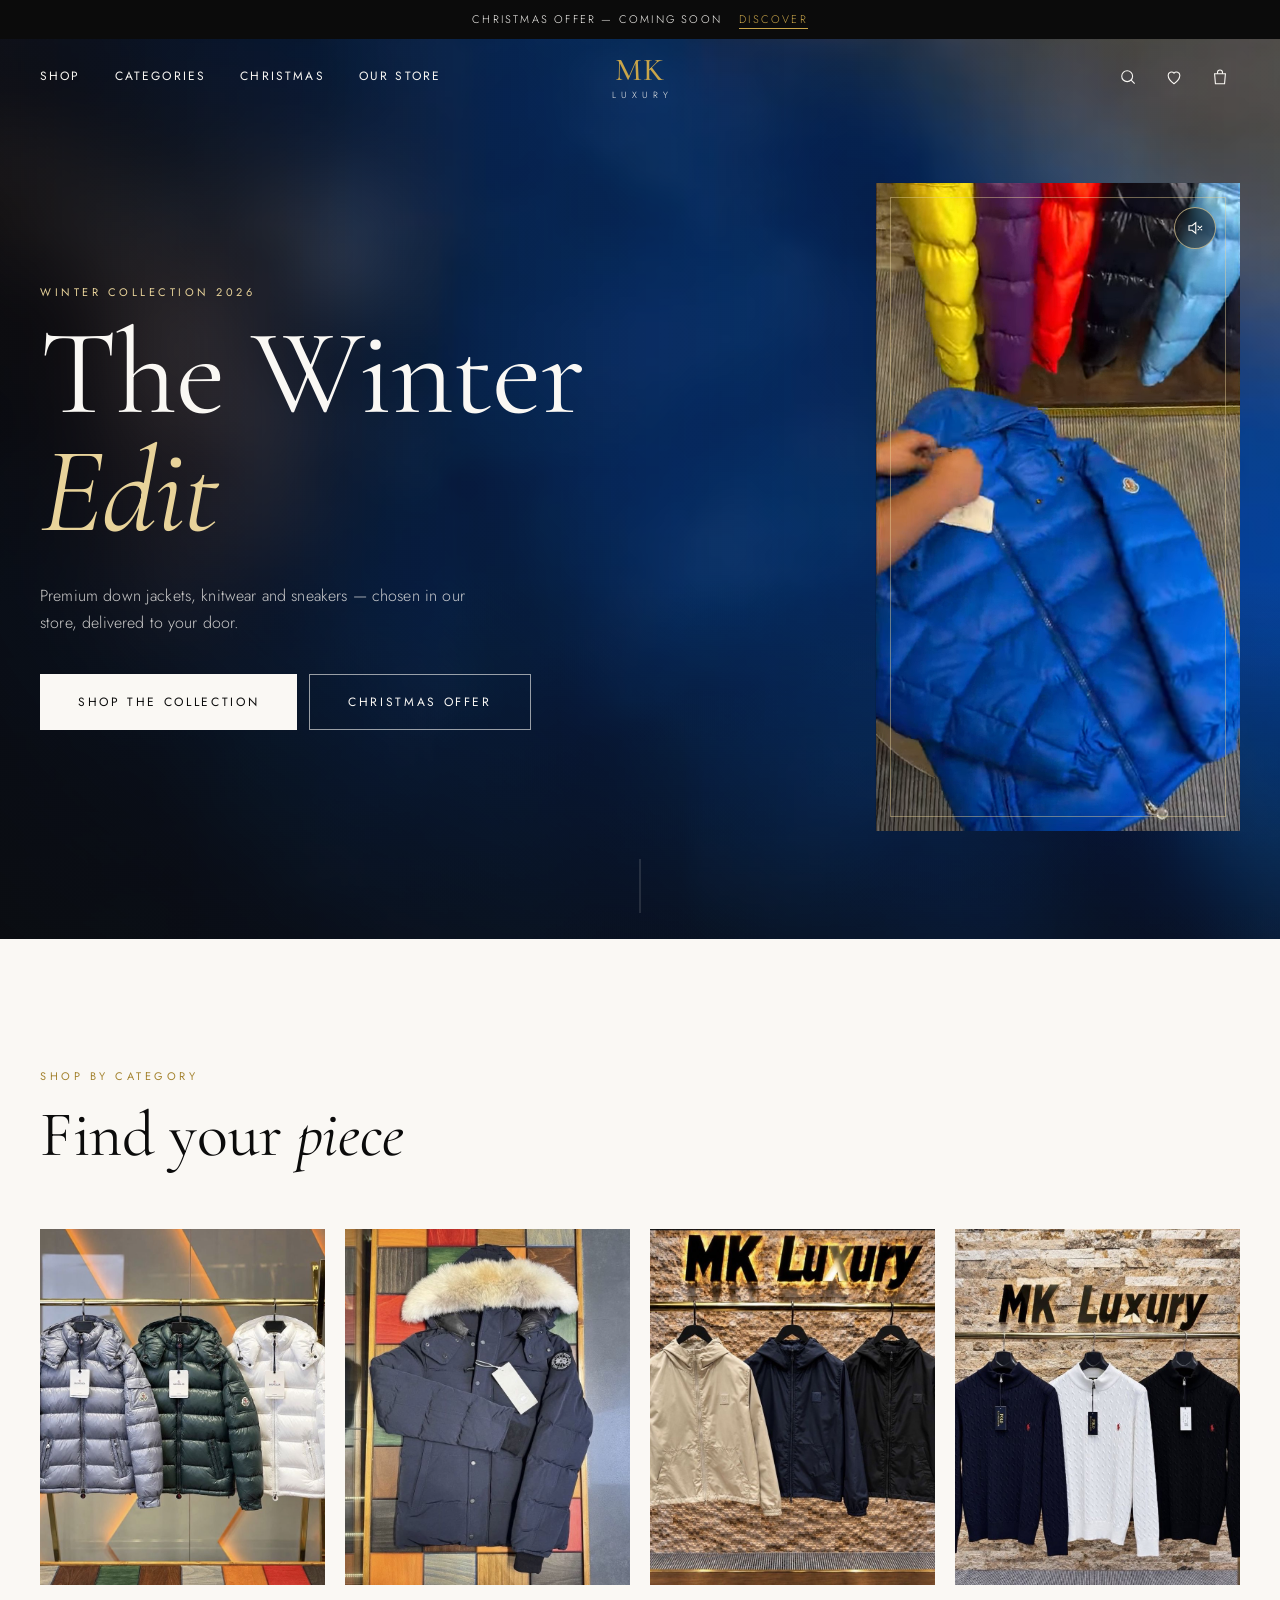
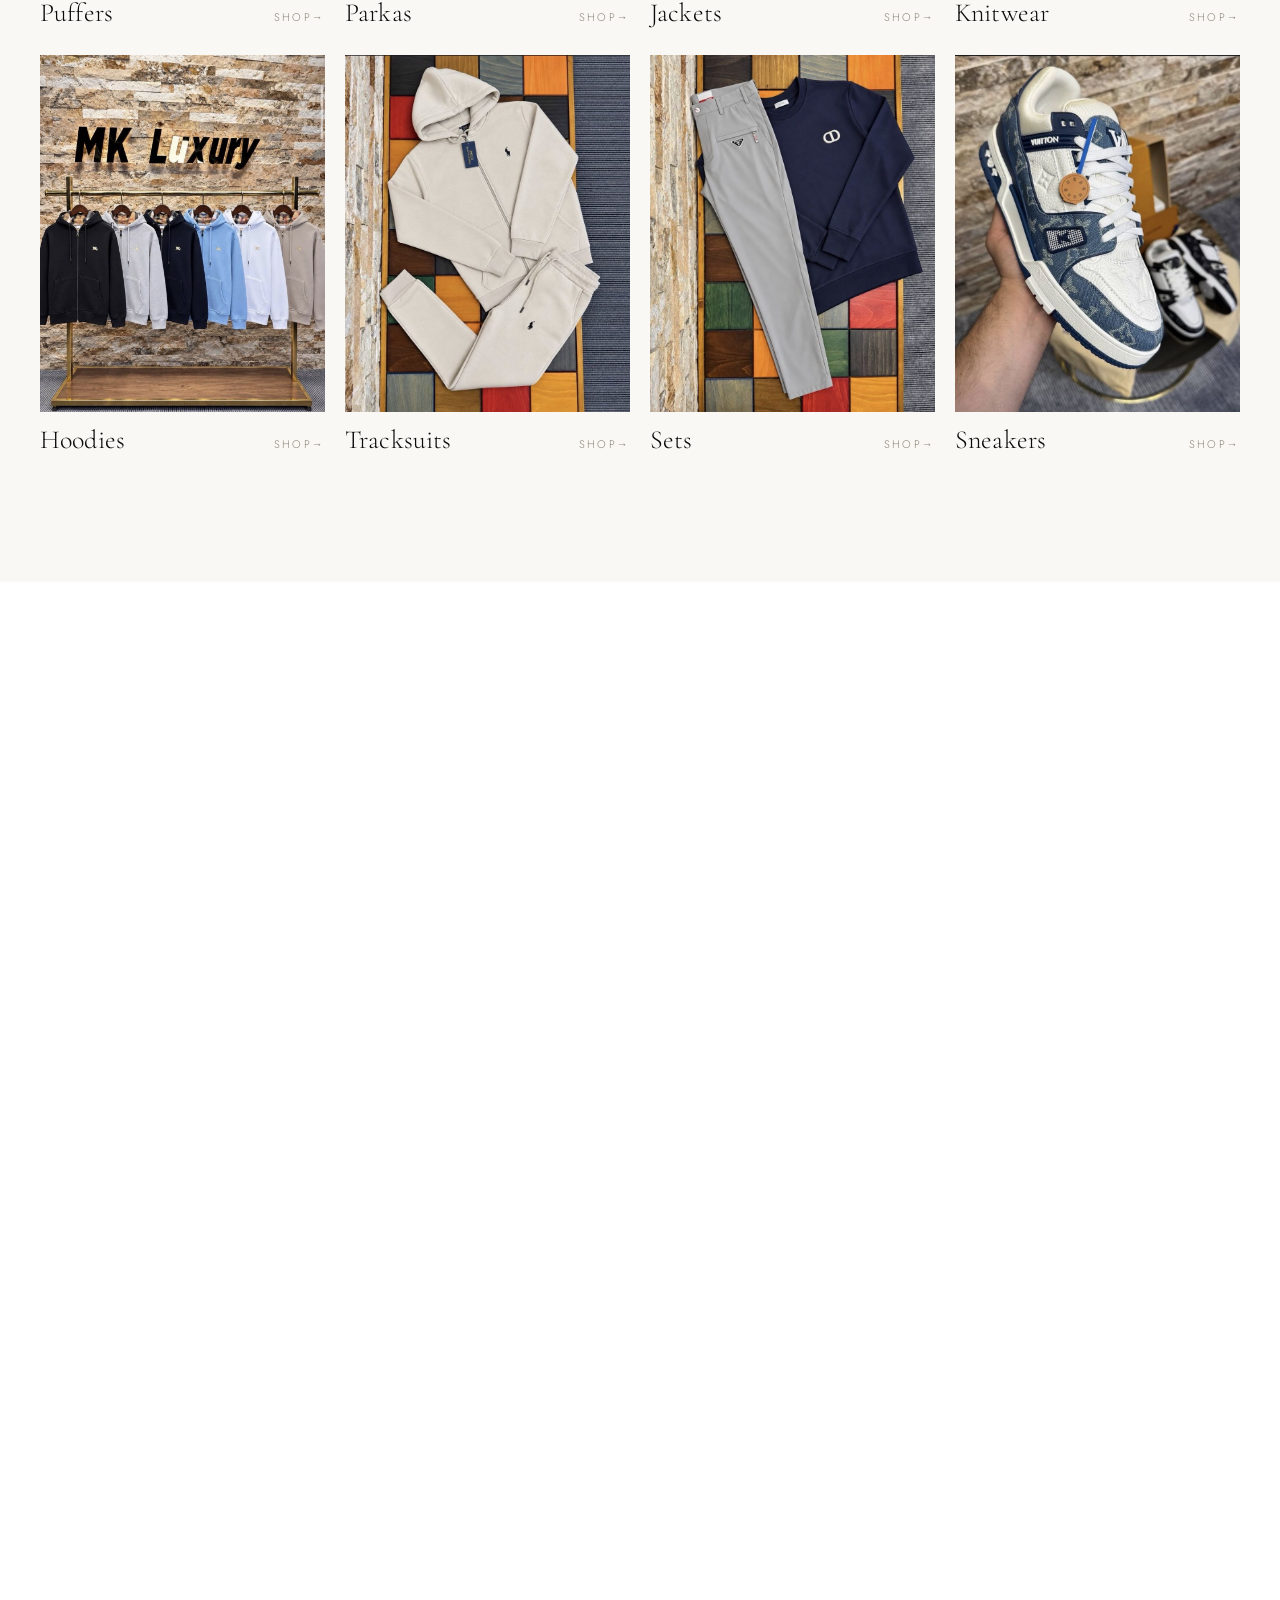
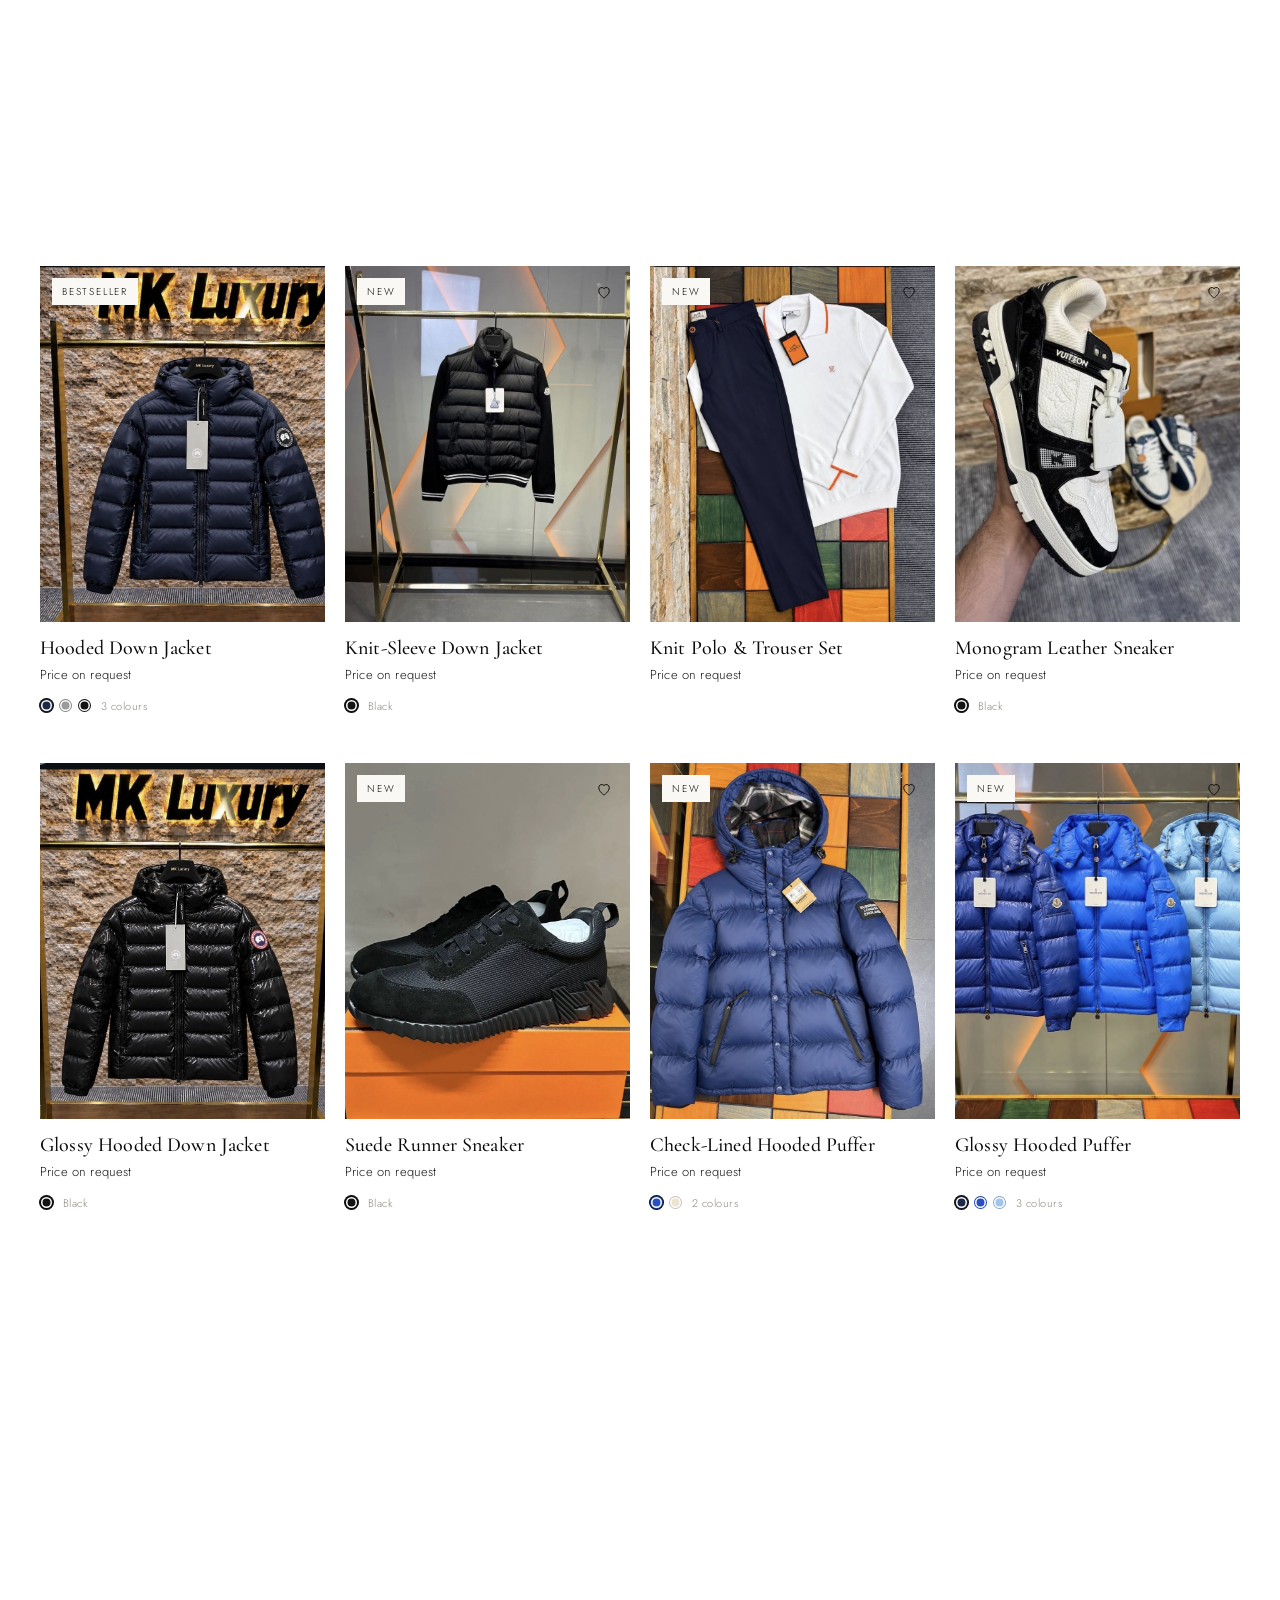
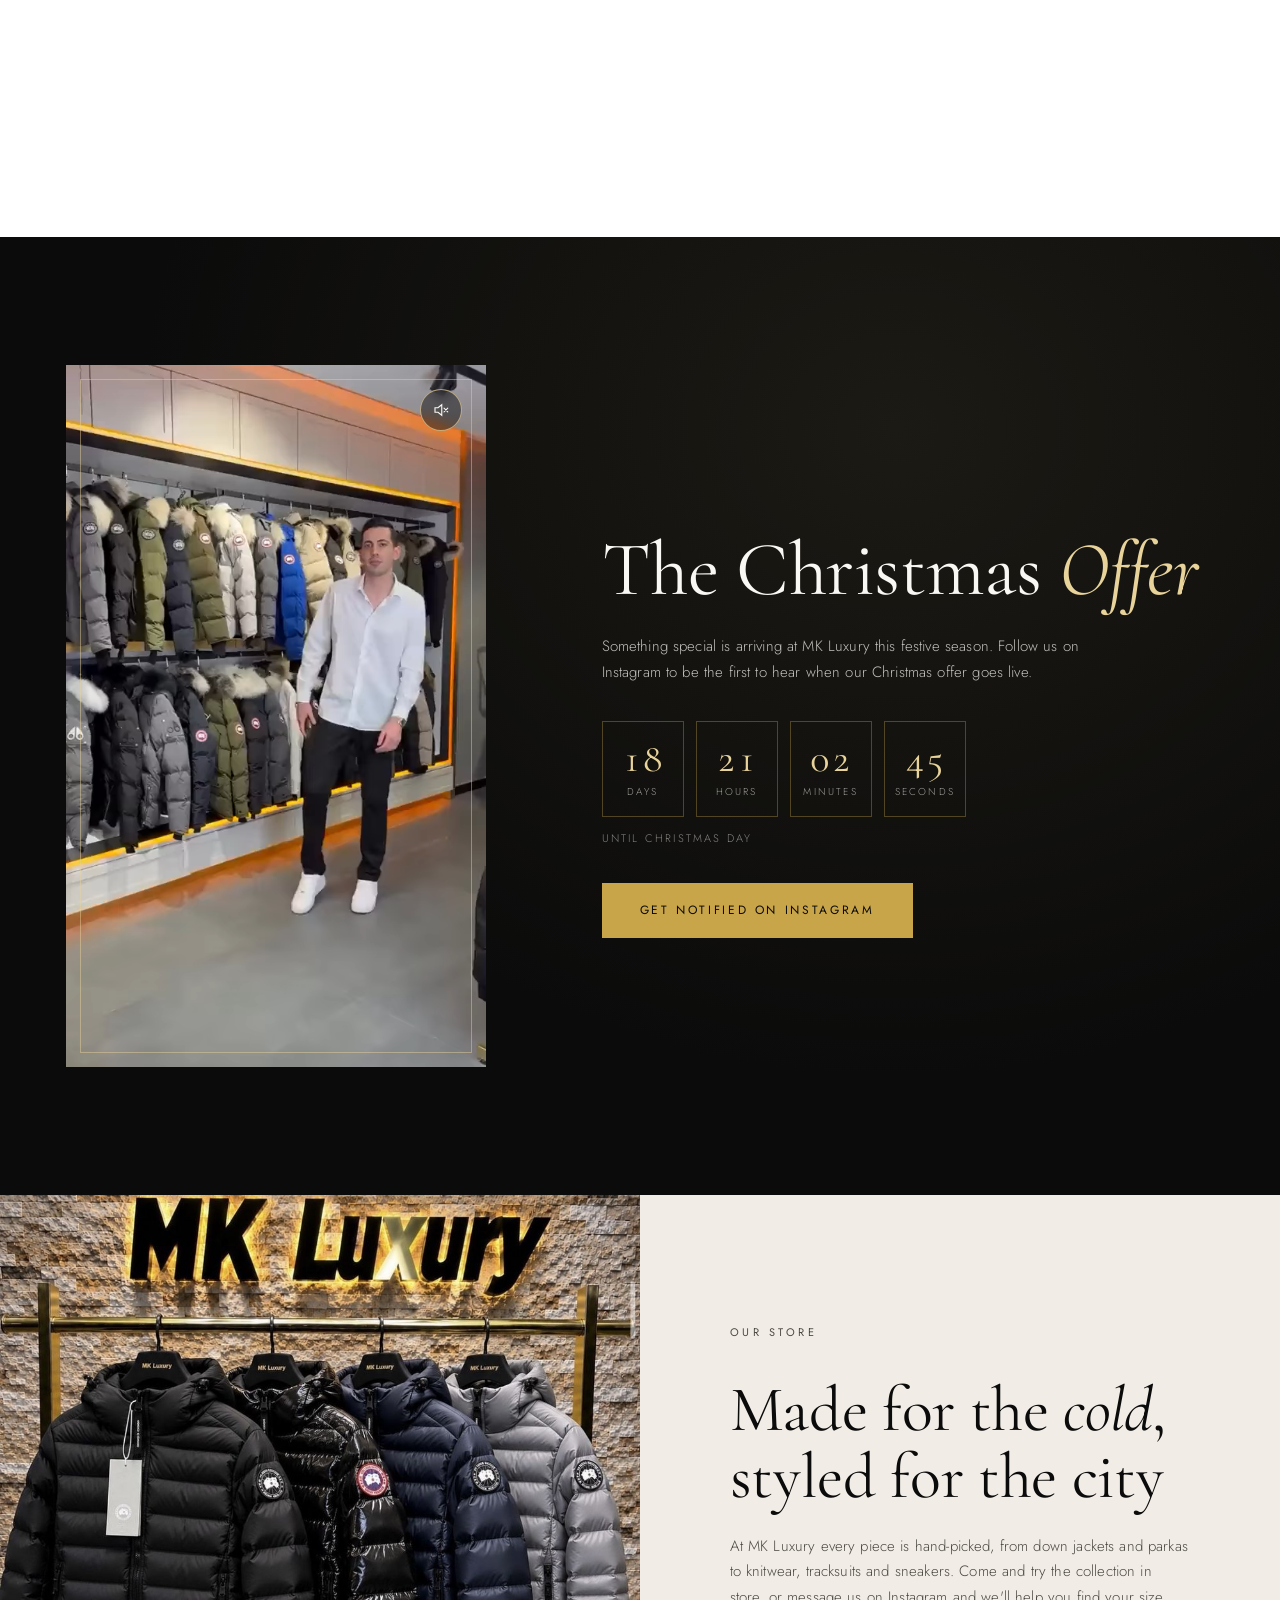
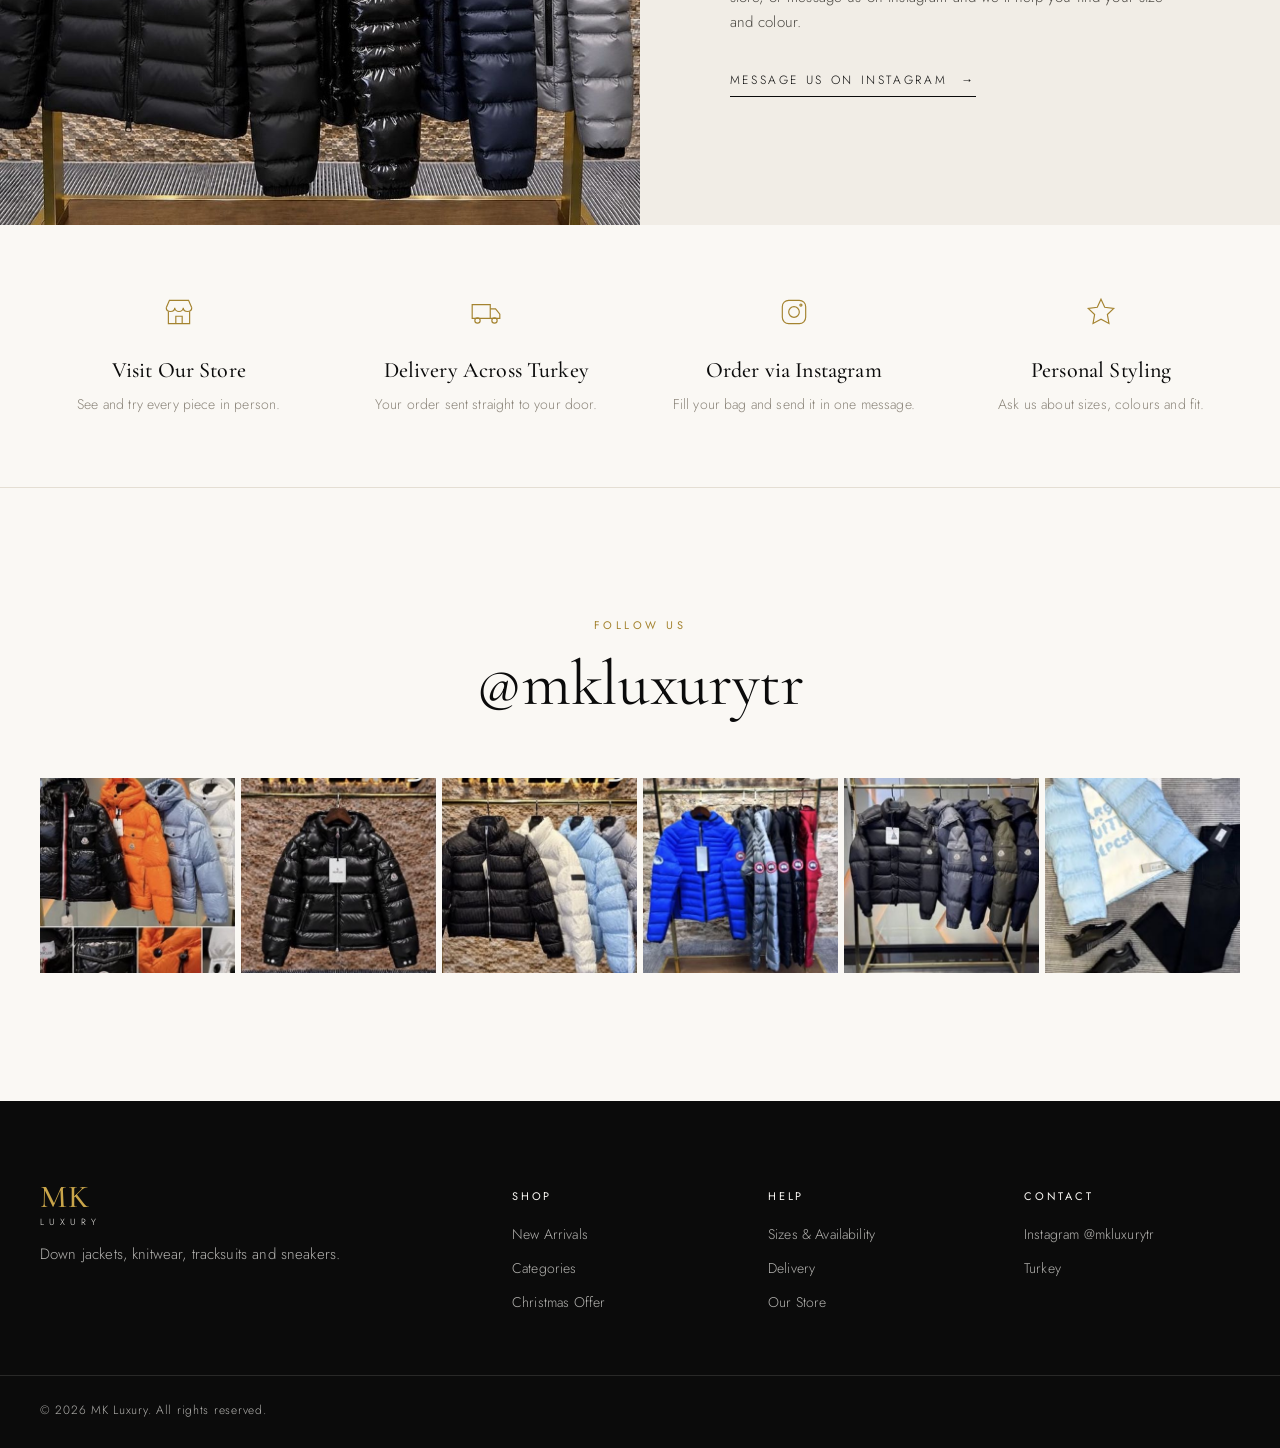
==== commit 393c71c6: "Redesign as an English high-end shop with hero video and Christmas section - All copy in English; re" ====
--- a/index.html
+++ b/index.html
@@ -1,78 +1,56 @@
 <!doctype html>
-<html lang="tr">
+<html lang="en">
 <head>
   <meta charset="utf-8">
   <meta name="viewport" content="width=device-width, initial-scale=1">
-  <title>MK Luxury — Zamansız Lüks</title>
-  <meta name="description" content="MK Luxury: şişme mont, parka, triko, hoodie, eşofman takımı ve sneaker koleksiyonu. Sipariş ve bilgi için Instagram @mkluxurytr.">
+  <title>MK Luxury — Winter Collection</title>
+  <meta name="description" content="MK Luxury: puffer jackets, parkas, knitwear, hoodies, tracksuits and sneakers. Visit our store or order via Instagram @mkluxurytr.">
   <meta name="theme-color" content="#0b0b0b">
-  <link rel="icon" href="data:image/svg+xml,%3Csvg xmlns='http://www.w3.org/2000/svg' viewBox='0 0 64 64'%3E%3Crect width='64' height='64' fill='%230b0b0b'/%3E%3Ctext x='50%25' y='58%25' text-anchor='middle' font-family='Georgia,serif' font-size='30' fill='%23d4af37'%3EMK%3C/text%3E%3C/svg%3E">
+  <link rel="icon" href="data:image/svg+xml,%3Csvg xmlns='http://www.w3.org/2000/svg' viewBox='0 0 64 64'%3E%3Crect width='64' height='64' fill='%230b0b0b'/%3E%3Ctext x='50%25' y='60%25' text-anchor='middle' font-family='Georgia,serif' font-size='28' fill='%23c9a54a'%3EMK%3C/text%3E%3C/svg%3E">
   <link rel="preconnect" href="https://fonts.googleapis.com">
   <link rel="preconnect" href="https://fonts.gstatic.com" crossorigin>
-  <link href="https://fonts.googleapis.com/css2?family=Cormorant+Garamond:ital,wght@0,400;0,500;0,600;1,400;1,500&family=Montserrat:wght@300;400;500;600&display=swap" rel="stylesheet">
+  <link href="https://fonts.googleapis.com/css2?family=Cormorant+Garamond:ital,wght@0,400;0,500;0,600;1,400;1,500&family=Jost:wght@300;400;500&display=swap" rel="stylesheet">
   <link rel="stylesheet" href="css/style.css">
 </head>
 <body class="is-loading">
 
-  <!-- ============ INTRO / PRELOADER ============ -->
+  <!-- intro -->
   <div class="intro" id="intro" aria-hidden="true">
-    <div class="intro__panel intro__panel--top"></div>
-    <div class="intro__panel intro__panel--bottom"></div>
-    <div class="intro__content">
-      <svg class="intro__mono" viewBox="0 0 200 120" aria-hidden="true">
-        <defs>
-          <linearGradient id="goldGrad" x1="0" y1="0" x2="1" y2="1">
-            <stop offset="0%" stop-color="#f6e3a1"/>
-            <stop offset="45%" stop-color="#d4af37"/>
-            <stop offset="100%" stop-color="#9c7a1e"/>
-          </linearGradient>
-        </defs>
-        <path class="intro__stroke" d="M20 100 V20 L55 70 L90 20 V100"/>
-        <path class="intro__stroke" d="M120 20 V100 M180 20 L120 66 M138 52 L182 100"/>
-      </svg>
-      <div class="intro__word"><span>L</span><span>U</span><span>X</span><span>U</span><span>R</span><span>Y</span></div>
-      <div class="intro__line"></div>
-      <div class="intro__count"><span id="introCount">0</span>%</div>
-    </div>
-  </div>
-
-  <!-- custom cursor (desktop) -->
-  <div class="cursor" id="cursor"></div>
-  <div class="cursor-dot" id="cursorDot"></div>
-
-  <!-- scroll progress -->
-  <div class="progress" id="progress"></div>
-
-  <!-- ============ ANNOUNCEMENT + HEADER ============ -->
+    <div class="intro__logo">
+      <span class="intro__mk">MK</span>
+      <span class="intro__lux">LUXURY</span>
+    </div>
+  </div>
+
+  <!-- announcement -->
   <div class="announce">
-    <p>Yeni sezon <strong>mont koleksiyonu</strong> mağazada · Sipariş için Instagram DM</p>
-  </div>
-
+    <a href="#christmas">Christmas Offer — Coming Soon <span>Discover</span></a>
+  </div>
+
+  <!-- header -->
   <header class="header" id="header">
-    <div class="header__inner container">
-      <button class="burger" id="burger" aria-label="Menüyü aç" aria-expanded="false">
-        <span></span><span></span>
-      </button>
-      <nav class="nav nav--left" aria-label="Ana menü">
-        <a href="#koleksiyon" class="nav__link">Koleksiyon</a>
-        <a href="#kategoriler" class="nav__link">Kategoriler</a>
-        <a href="#hakkimizda" class="nav__link">Hakkımızda</a>
+    <div class="header__inner">
+      <button class="burger" id="burger" aria-label="Open menu" aria-expanded="false"><span></span><span></span></button>
+      <nav class="nav nav--left" aria-label="Main">
+        <a href="#shop">Shop</a>
+        <a href="#categories">Categories</a>
+        <a href="#christmas">Christmas</a>
+        <a href="#store">Our Store</a>
       </nav>
-      <a href="#top" class="logo" aria-label="MK Luxury ana sayfa">
+      <a href="#top" class="logo" aria-label="MK Luxury home">
         <span class="logo__mk">MK</span>
         <span class="logo__lux">LUXURY</span>
       </a>
       <div class="nav nav--right">
-        <a href="#iletisim" class="nav__link hide-sm">İletişim</a>
-        <button class="icon-btn" id="searchBtn" aria-label="Ara">
-          <svg viewBox="0 0 24 24"><circle cx="11" cy="11" r="7"/><path d="M20 20l-4-4"/></svg>
+        <button class="icon-btn" id="searchBtn" aria-label="Search">
+          <svg viewBox="0 0 24 24"><circle cx="11" cy="11" r="6.5"/><path d="M20 20l-4.2-4.2"/></svg>
         </button>
-        <button class="icon-btn" id="wishBtn" aria-label="Favoriler">
+        <button class="icon-btn" id="wishBtn" aria-label="Wishlist">
           <svg viewBox="0 0 24 24"><path d="M12 20s-7-4.4-7-10a4 4 0 0 1 7-2.6A4 4 0 0 1 19 10c0 5.6-7 10-7 10z"/></svg>
           <span class="badge" id="wishCount">0</span>
         </button>
-        <button class="icon-btn" id="cartBtn" aria-label="Sepet">
-          <svg viewBox="0 0 24 24"><path d="M5 8h14l-1.2 11.2a2 2 0 0 1-2 1.8H8.2a2 2 0 0 1-2-1.8L5 8z"/><path d="M9 8V6a3 3 0 0 1 6 0v2"/></svg>
+        <button class="icon-btn" id="cartBtn" aria-label="Shopping bag">
+          <svg viewBox="0 0 24 24"><path d="M5.5 8h13l-1 12h-11z"/><path d="M9 8V6.5a3 3 0 0 1 6 0V8"/></svg>
           <span class="badge" id="cartCount">0</span>
         </button>
       </div>
@@ -82,20 +60,19 @@
   <!-- mobile menu -->
   <div class="mobile-menu" id="mobileMenu">
     <nav>
-      <a href="#koleksiyon">Koleksiyon</a>
-      <a href="#kategoriler">Kategoriler</a>
-      <a href="#hakkimizda">Hakkımızda</a>
-      <a href="https://www.instagram.com/mkluxurytr" target="_blank" rel="noopener">Instagram</a>
-      <a href="#iletisim">İletişim</a>
+      <a href="#shop">Shop</a>
+      <a href="#categories">Categories</a>
+      <a href="#christmas">Christmas Offer</a>
+      <a href="#store">Our Store</a>
     </nav>
-    <a class="mobile-menu__ig" href="https://www.instagram.com/mkluxurytr" target="_blank" rel="noopener">@mkluxurytr</a>
-  </div>
-
-  <!-- search overlay -->
-  <div class="search" id="search" role="dialog" aria-label="Ürün ara">
-    <button class="search__close" id="searchClose" aria-label="Kapat">&times;</button>
-    <div class="search__box container">
-      <input type="search" id="searchInput" placeholder="Ne arıyorsunuz?" autocomplete="off">
+    <a class="mobile-menu__ig" href="https://www.instagram.com/mkluxurytr" target="_blank" rel="noopener">Instagram — @mkluxurytr</a>
+  </div>
+
+  <!-- search -->
+  <div class="search" id="search" role="dialog" aria-label="Search products">
+    <button class="search__close" id="searchClose" aria-label="Close">&times;</button>
+    <div class="search__box">
+      <input type="search" id="searchInput" placeholder="Search the collection" autocomplete="off">
       <div class="search__results" id="searchResults"></div>
     </div>
   </div>
@@ -104,72 +81,58 @@
 
     <!-- ============ HERO ============ -->
     <section class="hero">
-      <canvas class="hero__particles" id="particles"></canvas>
-      <div class="hero__glow"></div>
-      <div class="hero__inner container">
-        <p class="eyebrow hero__eyebrow"><span class="eyebrow__line"></span>Kış Koleksiyonu 2026</p>
-        <h1 class="hero__title">
-          <span class="line"><span class="split">Zamansız</span></span>
-          <span class="line"><span class="split gold-text">Lüks.</span></span>
-        </h1>
-        <p class="hero__sub">Şişme montlar, trikolar, eşofman takımları ve sneakerlar — mağazamızda ya da Instagram üzerinden tek mesajla.</p>
-        <div class="hero__cta">
-          <a href="#koleksiyon" class="btn btn--gold magnetic"><span>Koleksiyonu Keşfet</span></a>
-          <a href="https://www.instagram.com/mkluxurytr" target="_blank" rel="noopener" class="btn btn--ghost magnetic"><span>Instagram</span></a>
-        </div>
-      </div>
-      <div class="hero__showcase" aria-hidden="true">
-        <div class="ring ring--1"></div>
-        <div class="ring ring--2"></div>
-        <div class="ring ring--3"></div>
-        <div class="hero__emblem">
-          <span>MK</span>
-        </div>
-      </div>
-      <a href="#marquee" class="scroll-hint" aria-label="Aşağı kaydır">
-        <span>Kaydır</span>
-        <i></i>
-      </a>
-    </section>
-
-    <!-- ============ MARQUEE ============ -->
-    <div class="marquee" id="marquee" aria-hidden="true">
-      <div class="marquee__track">
-        <span>Şişme Mont</span><b>✦</b>
-        <span>Parka</span><b>✦</b>
-        <span>Rüzgarlık</span><b>✦</b>
-        <span>Sneaker</span><b>✦</b>
-        <span>Triko</span><b>✦</b>
-        <span>Eşofman Takımı</span><b>✦</b>
-        <span>MK Luxury</span><b>✦</b>
-        <span>Şişme Mont</span><b>✦</b>
-        <span>Parka</span><b>✦</b>
-        <span>Rüzgarlık</span><b>✦</b>
-        <span>Sneaker</span><b>✦</b>
-        <span>Triko</span><b>✦</b>
-        <span>Eşofman Takımı</span><b>✦</b>
-        <span>MK Luxury</span><b>✦</b>
-      </div>
-    </div>
+      <video class="hero__bg" autoplay muted loop playsinline preload="auto" poster="media/hero-poster.jpg" aria-hidden="true">
+        <source src="media/hero-bg.mp4" type="video/mp4">
+        <source src="media/hero-bg.webm" type="video/webm">
+      </video>
+      <div class="hero__shade"></div>
+
+      <div class="hero__inner">
+        <div class="hero__text">
+          <p class="kicker hero__kicker">Winter Collection 2026</p>
+          <h1 class="hero__title">
+            <span class="line"><span>The Winter</span></span>
+            <span class="line"><span><em>Edit</em></span></span>
+          </h1>
+          <p class="hero__sub">Premium down jackets, knitwear and sneakers — chosen in our store, delivered to your door.</p>
+          <div class="hero__cta">
+            <a href="#shop" class="btn btn--light"><span>Shop the Collection</span></a>
+            <a href="#christmas" class="btn btn--outline"><span>Christmas Offer</span></a>
+          </div>
+        </div>
+
+        <div class="hero__frame">
+          <video id="heroVideo" autoplay muted loop playsinline preload="auto" poster="media/hero-poster.jpg">
+            <source src="media/hero.mp4" type="video/mp4">
+            <source src="media/hero.webm" type="video/webm">
+          </video>
+          <button class="sound" data-sound="heroVideo" aria-label="Turn sound on">
+            <svg viewBox="0 0 24 24"><path d="M4 9v6h4l5 4V5L8 9H4z"/><path class="off" d="M16 9.5l5 5M21 9.5l-5 5"/><path class="on" d="M16 8.5a5 5 0 0 1 0 7M18.5 6a8.5 8.5 0 0 1 0 12"/></svg>
+          </button>
+        </div>
+      </div>
+
+      <a href="#categories" class="hero__scroll" aria-label="Scroll down"><i></i></a>
+    </section>
 
     <!-- ============ CATEGORIES ============ -->
-    <section class="section categories" id="kategoriler">
+    <section class="section categories" id="categories">
       <div class="container">
-        <div class="section__head reveal">
-          <p class="eyebrow"><span class="eyebrow__line"></span>Kategoriler</p>
-          <h2 class="section__title">Tarzınızı <em>seçin</em></h2>
+        <div class="head reveal">
+          <p class="kicker">Shop by Category</p>
+          <h2 class="title">Find your <em>piece</em></h2>
         </div>
         <div class="cat-grid" id="catGrid"></div>
       </div>
     </section>
 
     <!-- ============ PRODUCTS ============ -->
-    <section class="section products" id="koleksiyon">
+    <section class="section shop" id="shop">
       <div class="container">
-        <div class="section__head section__head--row reveal">
+        <div class="head head--row reveal">
           <div>
-            <p class="eyebrow"><span class="eyebrow__line"></span>Koleksiyon</p>
-            <h2 class="section__title">Öne çıkan <em>parçalar</em></h2>
+            <p class="kicker">New Arrivals</p>
+            <h2 class="title">The <em>Collection</em></h2>
           </div>
           <div class="filters" id="filters" role="tablist"></div>
         </div>
@@ -177,53 +140,70 @@
       </div>
     </section>
 
-    <!-- ============ STORY ============ -->
-    <section class="section story" id="hakkimizda">
-      <div class="container story__inner">
-        <div class="story__visual reveal">
-          <div class="story__frame story__frame--video">
-            <video id="storeVideo" poster="media/magaza-poster.jpg" muted loop playsinline preload="none" aria-label="MK Luxury mağaza videosu">
-              <source src="media/magaza.mp4" type="video/mp4">
-              <source src="media/magaza.webm" type="video/webm">
-            </video>
-            <button class="video-sound" id="videoSound" aria-label="Sesi aç">
-              <svg viewBox="0 0 24 24"><path d="M4 9v6h4l5 4V5L8 9H4z"/><path class="off" d="M16 9l5 6M21 9l-5 6"/><path class="on" d="M16 8.5a5 5 0 0 1 0 7M18.5 6a8.5 8.5 0 0 1 0 12"/></svg>
-            </button>
+    <!-- ============ CHRISTMAS ============ -->
+    <section class="section xmas" id="christmas">
+      <canvas class="xmas__snow" id="snow" aria-hidden="true"></canvas>
+      <div class="container xmas__inner">
+        <div class="xmas__frame reveal">
+          <video id="xmasVideo" muted loop playsinline preload="none" poster="media/christmas-poster.jpg" aria-label="MK Luxury Christmas video">
+            <source src="media/christmas.mp4" type="video/mp4">
+            <source src="media/christmas.webm" type="video/webm">
+          </video>
+          <button class="sound" data-sound="xmasVideo" aria-label="Turn sound on">
+            <svg viewBox="0 0 24 24"><path d="M4 9v6h4l5 4V5L8 9H4z"/><path class="off" d="M16 9.5l5 5M21 9.5l-5 5"/><path class="on" d="M16 8.5a5 5 0 0 1 0 7M18.5 6a8.5 8.5 0 0 1 0 12"/></svg>
+          </button>
+        </div>
+        <div class="xmas__text">
+          <p class="kicker reveal">Coming Soon</p>
+          <h2 class="title reveal">The Christmas <em>Offer</em></h2>
+          <p class="reveal">Something special is arriving at MK Luxury this festive season. Follow us on Instagram to be the first to hear when our Christmas offer goes live.</p>
+          <div class="countdown reveal" id="countdown" aria-label="Countdown to Christmas">
+            <div><strong data-cd="d">00</strong><span>Days</span></div>
+            <div><strong data-cd="h">00</strong><span>Hours</span></div>
+            <div><strong data-cd="m">00</strong><span>Minutes</span></div>
+            <div><strong data-cd="s">00</strong><span>Seconds</span></div>
           </div>
-          <div class="story__tag">MK Luxury Mağaza</div>
-        </div>
-        <div class="story__text">
-          <p class="eyebrow reveal"><span class="eyebrow__line"></span>Hikayemiz</p>
-          <h2 class="section__title reveal">Tarz, <em>detaylarda</em> başlar</h2>
-          <p class="reveal">MK Luxury'de her sezon özenle seçilmiş montlar, trikolar, eşofman takımları ve sneakerlar sizi bekliyor. Ürünlerimizi mağazamızda deneyebilir ya da Instagram üzerinden bize yazarak sipariş verebilirsiniz.</p>
-          <p class="reveal">Beden, renk ve stok bilgisi için DM kutumuz her zaman açık.</p>
-          <div class="reveal" style="margin-top:34px"><a href="https://www.instagram.com/mkluxurytr" target="_blank" rel="noopener" class="btn btn--gold magnetic"><span>Bize Yazın</span></a></div>
-        </div>
-      </div>
-    </section>
-
-    <!-- ============ FEATURES ============ -->
-    <section class="section features">
-      <div class="container feature-grid">
-        <div class="feature reveal">
-          <svg viewBox="0 0 48 48"><path d="M6 18l4-10h28l4 10"/><path d="M6 18c0 3 2.5 5 6 5s6-2 6-5c0 3 2.5 5 6 5s6-2 6-5c0 3 2.5 5 6 5s6-2 6-5"/><path d="M9 23v19h30V23"/><path d="M20 42V31h8v11"/></svg>
-          <h3>Fiziki Mağaza</h3>
-          <p>Ürünleri mağazamızda görüp deneyebilirsiniz.</p>
-        </div>
-        <div class="feature reveal">
-          <svg viewBox="0 0 48 48"><path d="M4 14h26v20H4z"/><path d="M30 20h8l6 7v7H30z"/><circle cx="12" cy="36" r="4"/><circle cx="36" cy="36" r="4"/></svg>
-          <h3>Kargo</h3>
-          <p>Siparişleriniz Türkiye'nin her yerine gönderilir.</p>
-        </div>
-        <div class="feature reveal">
-          <svg viewBox="0 0 48 48"><rect x="8" y="20" width="32" height="22" rx="2"/><path d="M8 20l16-12 16 12"/><path d="M24 20v22"/></svg>
-          <h3>Instagram'dan Sipariş</h3>
-          <p>Sepetinizi oluşturun, DM ile tek mesajda gönderin.</p>
-        </div>
-        <div class="feature reveal">
-          <svg viewBox="0 0 48 48"><path d="M40 24a16 16 0 1 1-5-11.6"/><path d="M40 6v8h-8"/></svg>
-          <h3>Hızlı İletişim</h3>
-          <p>Beden ve stok sorularınıza hızlı yanıt.</p>
+          <p class="countdown__note reveal">until Christmas Day</p>
+          <a class="btn btn--gold reveal" href="https://www.instagram.com/mkluxurytr" target="_blank" rel="noopener"><span>Get Notified on Instagram</span></a>
+        </div>
+      </div>
+    </section>
+
+    <!-- ============ STORE ============ -->
+    <section class="store" id="store">
+      <div class="store__media reveal">
+        <img src="images/products/mont-4renk-magaza.jpg" alt="Jackets on the rail at the MK Luxury store" loading="lazy">
+      </div>
+      <div class="store__text">
+        <p class="kicker reveal">Our Store</p>
+        <h2 class="title reveal">Made for the <em>cold</em>, styled for the city</h2>
+        <p class="reveal">At MK Luxury every piece is hand-picked, from down jackets and parkas to knitwear, tracksuits and sneakers. Come and try the collection in store, or message us on Instagram and we'll help you find your size and colour.</p>
+        <a class="link-arrow reveal" href="https://www.instagram.com/mkluxurytr" target="_blank" rel="noopener">Message us on Instagram</a>
+      </div>
+    </section>
+
+    <!-- ============ SERVICES ============ -->
+    <section class="services">
+      <div class="container services__grid">
+        <div class="service reveal">
+          <svg viewBox="0 0 32 32"><path d="M4 12l3-7h18l3 7"/><path d="M4 12c0 2 1.7 3.5 4 3.5S12 14 12 12c0 2 1.8 3.5 4 3.5s4-1.5 4-3.5c0 2 1.7 3.5 4 3.5s4-1.5 4-3.5"/><path d="M6 15.5V27h20V15.5"/><path d="M13 27v-7h6v7"/></svg>
+          <h3>Visit Our Store</h3>
+          <p>See and try every piece in person.</p>
+        </div>
+        <div class="service reveal">
+          <svg viewBox="0 0 32 32"><path d="M3 9h17v13H3z"/><path d="M20 13h5l4 5v4h-9"/><circle cx="8" cy="24" r="2.5"/><circle cx="24" cy="24" r="2.5"/></svg>
+          <h3>Delivery Across Turkey</h3>
+          <p>Your order sent straight to your door.</p>
+        </div>
+        <div class="service reveal">
+          <svg viewBox="0 0 32 32"><rect x="5" y="5" width="22" height="22" rx="6"/><circle cx="16" cy="16" r="5"/><circle cx="22.5" cy="9.5" r="1"/></svg>
+          <h3>Order via Instagram</h3>
+          <p>Fill your bag and send it in one message.</p>
+        </div>
+        <div class="service reveal">
+          <svg viewBox="0 0 32 32"><path d="M16 4l3.5 7.5L28 12.6l-6 5.8 1.5 8.4L16 22.8 8.5 26.8 10 18.4l-6-5.8 8.5-1.1z"/></svg>
+          <h3>Personal Styling</h3>
+          <p>Ask us about sizes, colours and fit.</p>
         </div>
       </div>
     </section>
@@ -231,87 +211,73 @@
     <!-- ============ INSTAGRAM ============ -->
     <section class="section insta">
       <div class="container">
-        <div class="section__head section__head--center reveal">
-          <p class="eyebrow"><span class="eyebrow__line"></span>Instagram<span class="eyebrow__line"></span></p>
-          <h2 class="section__title"><a href="https://www.instagram.com/mkluxurytr" target="_blank" rel="noopener" class="gold-link">@mkluxurytr</a></h2>
+        <div class="head head--center reveal">
+          <p class="kicker">Follow Us</p>
+          <h2 class="title"><a href="https://www.instagram.com/mkluxurytr" target="_blank" rel="noopener">@mkluxurytr</a></h2>
         </div>
         <div class="insta-grid" id="instaGrid"></div>
       </div>
     </section>
 
-    <!-- ============ NEWSLETTER ============ -->
-    <section class="section newsletter">
-      <div class="container newsletter__inner reveal">
-        <h2 class="section__title">Yeni gelenleri <em>kaçırmayın</em></h2>
-        <p>Yeni ürünler ve koleksiyonlar ilk olarak Instagram hesabımızda paylaşılır.</p>
-        <a class="btn btn--gold magnetic" href="https://www.instagram.com/mkluxurytr" target="_blank" rel="noopener"><span>@mkluxurytr Takip Et</span></a>
-      </div>
-    </section>
-
   </main>
 
-  <!-- ============ FOOTER ============ -->
-  <footer class="footer" id="iletisim">
+  <!-- footer -->
+  <footer class="footer">
     <div class="container footer__grid">
       <div class="footer__brand">
         <a href="#top" class="logo logo--footer"><span class="logo__mk">MK</span><span class="logo__lux">LUXURY</span></a>
-        <p>Mont, triko, hoodie, eşofman ve sneaker koleksiyonu.</p>
-        <div class="socials">
-          <a href="https://www.instagram.com/mkluxurytr" target="_blank" rel="noopener" aria-label="Instagram">
-            <svg viewBox="0 0 24 24"><rect x="3" y="3" width="18" height="18" rx="5"/><circle cx="12" cy="12" r="4"/><circle cx="17.5" cy="6.5" r="0.8"/></svg>
-          </a>
-        </div>
+        <p>Down jackets, knitwear, tracksuits and sneakers.</p>
       </div>
       <div>
-        <h4>Mağaza</h4>
+        <h4>Shop</h4>
         <ul>
-          <li><a href="#koleksiyon">Yeni Gelenler</a></li>
-          <li><a href="#kategoriler">Kategoriler</a></li>
-          <li><a href="#hakkimizda">Mağazamız</a></li>
+          <li><a href="#shop">New Arrivals</a></li>
+          <li><a href="#categories">Categories</a></li>
+          <li><a href="#christmas">Christmas Offer</a></li>
         </ul>
       </div>
       <div>
-        <h4>Yardım</h4>
+        <h4>Help</h4>
         <ul>
-          <li><a href="https://www.instagram.com/mkluxurytr" target="_blank" rel="noopener">Beden &amp; Stok Bilgisi</a></li>
-          <li><a href="https://www.instagram.com/mkluxurytr" target="_blank" rel="noopener">Kargo &amp; Teslimat</a></li>
+          <li><a href="https://www.instagram.com/mkluxurytr" target="_blank" rel="noopener">Sizes &amp; Availability</a></li>
+          <li><a href="https://www.instagram.com/mkluxurytr" target="_blank" rel="noopener">Delivery</a></li>
+          <li><a href="#store">Our Store</a></li>
         </ul>
       </div>
       <div>
-        <h4>İletişim</h4>
+        <h4>Contact</h4>
         <ul>
-          <li><a href="https://www.instagram.com/mkluxurytr" target="_blank" rel="noopener">Instagram DM</a></li>
-          <li>Türkiye</li>
+          <li><a href="https://www.instagram.com/mkluxurytr" target="_blank" rel="noopener">Instagram @mkluxurytr</a></li>
+          <li>Turkey</li>
         </ul>
       </div>
     </div>
     <div class="container footer__bottom">
-      <p>© <span id="year"></span> MK Luxury. Tüm hakları saklıdır.</p>
-      <p class="footer__pay">@mkluxurytr</p>
+      <p>© <span id="year"></span> MK Luxury. All rights reserved.</p>
     </div>
   </footer>
 
-  <!-- ============ CART DRAWER ============ -->
+  <!-- bag -->
   <div class="overlay" id="overlay"></div>
-  <aside class="drawer" id="drawer" aria-label="Sepet">
+  <aside class="drawer" id="drawer" aria-label="Shopping bag">
     <div class="drawer__head">
-      <h3>Sepetim</h3>
-      <button class="drawer__close" id="drawerClose" aria-label="Kapat">&times;</button>
+      <h3>Your Bag</h3>
+      <button class="drawer__close" id="drawerClose" aria-label="Close">&times;</button>
     </div>
     <div class="drawer__body" id="cartItems"></div>
     <div class="drawer__foot">
-      <div class="drawer__total"><span>Toplam</span><strong id="cartTotal">₺0</strong></div>
-      <a class="btn btn--gold btn--block" id="checkoutBtn" href="https://www.instagram.com/mkluxurytr" target="_blank" rel="noopener"><span>Siparişi Tamamla</span></a>
-      <p class="drawer__note">Siparişiniz Instagram DM üzerinden onaylanır.</p>
+      <div class="drawer__total"><span>Total</span><strong id="cartTotal">₺0</strong></div>
+      <a class="btn btn--dark btn--block" id="checkoutBtn" href="https://www.instagram.com/mkluxurytr" target="_blank" rel="noopener"><span>Order via Instagram</span></a>
+      <p class="drawer__note">Your order summary is copied — just paste it into our Instagram messages.</p>
     </div>
   </aside>
 
-  <!-- quick view modal -->
-  <div class="modal" id="modal" role="dialog" aria-modal="true" aria-label="Ürün detayı">
+  <!-- product modal -->
+  <div class="modal" id="modal" role="dialog" aria-modal="true" aria-label="Product details">
     <div class="modal__card" id="modalCard"></div>
   </div>
 
-  <div class="toast" id="toast"></div>
+  <div class="toast" id="toast" role="status"></div>
 
   <script src="js/products.js"></script>
   <script src="js/main.js"></script>
--- a/css/style.css
+++ b/css/style.css
@@ -1,509 +1,411 @@
 /* =========================================================
-   MK LUXURY — gold / white / black
+   MK LUXURY — black · ivory · gold
    ========================================================= */
 :root {
-  --black: #0a0a0a;
-  --ink: #141414;
-  --ink-2: #1c1c1c;
-  --white: #faf8f3;
-  --paper: #f3efe6;
-  --gold: #d4af37;
-  --gold-light: #f6e3a1;
-  --gold-deep: #9c7a1e;
-  --gold-grad: linear-gradient(120deg, #9c7a1e 0%, #d4af37 30%, #f6e3a1 50%, #d4af37 70%, #9c7a1e 100%);
-  --muted: #8a8578;
-  --line-dark: rgba(212, 175, 55, .18);
-  --line-light: rgba(10, 10, 10, .1);
+  --black: #0b0b0b;
+  --ink: #161616;
+  --ivory: #faf8f4;
+  --stone: #f1ede6;
+  --line: #e4ded3;
+  --muted: #8b857a;
+  --gold: #c9a54a;
+  --gold-light: #e8d39a;
+  --gold-deep: #a4832f;
   --serif: "Cormorant Garamond", Georgia, "Times New Roman", serif;
-  --sans: "Montserrat", system-ui, -apple-system, "Segoe UI", sans-serif;
-  --ease: cubic-bezier(.77, 0, .175, 1);
+  --sans: "Jost", "Helvetica Neue", Arial, sans-serif;
+  --ease: cubic-bezier(.65, 0, .35, 1);
   --ease-out: cubic-bezier(.16, 1, .3, 1);
-  --header-h: 84px;
+  --header-h: 76px;
 }
 
 *, *::before, *::after { box-sizing: border-box; }
 html { scroll-behavior: smooth; -webkit-text-size-adjust: 100%; }
 body {
   margin: 0;
-  background: var(--white);
+  background: var(--ivory);
   color: var(--black);
   font-family: var(--sans);
-  font-weight: 400;
+  font-weight: 300;
   font-size: 15px;
   line-height: 1.7;
+  letter-spacing: .01em;
   -webkit-font-smoothing: antialiased;
   overflow-x: hidden;
 }
 body.is-loading, body.no-scroll { overflow: hidden; }
-img { max-width: 100%; display: block; }
+img, video { display: block; max-width: 100%; }
 a { color: inherit; text-decoration: none; }
-button { font: inherit; color: inherit; background: none; border: 0; cursor: pointer; padding: 0; }
+button { font: inherit; color: inherit; background: none; border: 0; padding: 0; cursor: pointer; }
 ::selection { background: var(--gold); color: var(--black); }
 
-.container { width: 100%; max-width: 1280px; margin: 0 auto; padding: 0 32px; }
-@media (max-width: 640px) { .container { padding: 0 16px; } }
-
-.gold-text {
-  background: var(--gold-grad);
-  background-size: 200% auto;
-  -webkit-background-clip: text;
-  background-clip: text;
-  color: transparent;
-  animation: shimmer 6s linear infinite;
-}
-@keyframes shimmer { to { background-position: 200% center; } }
+.container { width: 100%; max-width: 1360px; margin: 0 auto; padding: 0 40px; }
+@media (max-width: 760px) { .container { padding: 0 16px; } }
+
+.kicker { font-size: 11px; letter-spacing: .32em; text-transform: uppercase; color: var(--gold-deep); font-weight: 400; margin: 0 0 16px; }
+.title { font-family: var(--serif); font-weight: 400; font-size: clamp(36px, 5vw, 64px); line-height: 1.05; margin: 0; letter-spacing: -.005em; }
+.title em { font-style: italic; }
+.section { padding: clamp(72px, 10vw, 130px) 0; }
+.head { margin-bottom: clamp(36px, 5vw, 60px); }
+.head--row { display: flex; align-items: flex-end; justify-content: space-between; gap: 28px; flex-wrap: wrap; }
+.head--center { text-align: center; }
+
+/* reveal on scroll */
+.reveal { opacity: 0; transform: translateY(28px); transition: opacity 1.1s ease, transform 1.3s var(--ease-out); }
+.reveal.is-in { opacity: 1; transform: none; }
+
+/* ============ BUTTONS ============ */
+.btn { position: relative; display: inline-flex; align-items: center; justify-content: center; padding: 17px 38px; font-size: 12px; font-weight: 400; letter-spacing: .22em; text-transform: uppercase; overflow: hidden; isolation: isolate; transition: color .6s var(--ease-out), border-color .6s; }
+.btn span { position: relative; z-index: 1; }
+.btn::before { content: ""; position: absolute; inset: 0; z-index: 0; transform: scaleX(0); transform-origin: right; transition: transform .7s var(--ease-out); }
+.btn:hover::before { transform: scaleX(1); transform-origin: left; }
+.btn--light { background: var(--ivory); color: var(--black); }
+.btn--light::before { background: var(--gold); }
+.btn--outline { border: 1px solid rgba(250,248,244,.6); color: var(--ivory); }
+.btn--outline::before { background: var(--ivory); }
+.btn--outline:hover { color: var(--black); }
+.btn--dark { background: var(--black); color: var(--ivory); }
+.btn--dark::before { background: var(--gold); }
+.btn--dark:hover { color: var(--black); }
+.btn--gold { background: var(--gold); color: var(--black); }
+.btn--gold::before { background: var(--ivory); }
+.btn--block { width: 100%; }
+.link-arrow { display: inline-flex; align-items: center; gap: 14px; font-size: 12px; letter-spacing: .22em; text-transform: uppercase; padding-bottom: 6px; border-bottom: 1px solid currentColor; }
+.link-arrow::after { content: "→"; transition: transform .5s var(--ease-out); }
+.link-arrow:hover::after { transform: translateX(6px); }
 
 /* ============ INTRO ============ */
-.intro {
-  position: fixed; inset: 0; z-index: 1000;
-  display: grid; place-items: center;
-  pointer-events: none;
-}
-.intro__panel {
-  position: absolute; left: 0; right: 0; height: 50.5%;
-  background: var(--black);
-  transition: transform 1.2s var(--ease);
-}
-.intro__panel--top { top: 0; }
-.intro__panel--bottom { bottom: 0; }
-.intro__content {
-  position: relative; z-index: 2;
-  display: flex; flex-direction: column; align-items: center; gap: 18px;
-  transition: opacity .6s ease, transform .9s var(--ease);
-}
-.intro__mono { width: 150px; height: 90px; overflow: visible; }
-.intro__stroke {
-  fill: none; stroke: url(#goldGrad); stroke-width: 3;
-  stroke-linecap: square; stroke-linejoin: miter;
-  stroke-dasharray: 400; stroke-dashoffset: 400;
-  animation: draw 1.6s var(--ease) forwards;
-}
-.intro__stroke:nth-child(3) { animation-delay: .35s; }
-@keyframes draw { to { stroke-dashoffset: 0; } }
-.intro__word { display: flex; gap: .55em; font-family: var(--sans); font-weight: 300; letter-spacing: .1em; color: var(--gold-light); font-size: 14px; }
-.intro__word span { opacity: 0; transform: translateY(14px); animation: rise .8s var(--ease-out) forwards; }
-.intro__word span:nth-child(1) { animation-delay: 1.0s; }
-.intro__word span:nth-child(2) { animation-delay: 1.08s; }
-.intro__word span:nth-child(3) { animation-delay: 1.16s; }
-.intro__word span:nth-child(4) { animation-delay: 1.24s; }
-.intro__word span:nth-child(5) { animation-delay: 1.32s; }
-.intro__word span:nth-child(6) { animation-delay: 1.40s; }
-@keyframes rise { to { opacity: 1; transform: none; } }
-.intro__line { width: 180px; height: 1px; background: rgba(212,175,55,.2); position: relative; overflow: hidden; }
-.intro__line::after { content: ""; position: absolute; inset: 0; background: var(--gold); transform: scaleX(var(--p, 0)); transform-origin: left; transition: transform .2s linear; }
-.intro__count { font-size: 11px; letter-spacing: .3em; color: var(--muted); font-variant-numeric: tabular-nums; }
-
-body.intro-done .intro__content { opacity: 0; transform: scale(.94); }
-body.intro-done .intro__panel--top { transform: translateY(-100%); }
-body.intro-done .intro__panel--bottom { transform: translateY(100%); }
-body.intro-gone .intro { display: none; }
-
-/* ============ CURSOR ============ */
-.cursor, .cursor-dot { position: fixed; top: 0; left: 0; pointer-events: none; z-index: 999; border-radius: 50%; display: none; }
-.cursor { width: 38px; height: 38px; margin: -19px 0 0 -19px; border: 1px solid var(--gold); transition: width .3s var(--ease-out), height .3s var(--ease-out), margin .3s var(--ease-out), background .3s; mix-blend-mode: difference; }
-.cursor-dot { width: 5px; height: 5px; margin: -2.5px 0 0 -2.5px; background: var(--gold); }
-.cursor.is-hover { width: 70px; height: 70px; margin: -35px 0 0 -35px; background: rgba(212,175,55,.15); }
-@media (hover: hover) and (pointer: fine) { .cursor, .cursor-dot { display: block; } }
-
-/* ============ PROGRESS ============ */
-.progress { position: fixed; top: 0; left: 0; height: 2px; width: 100%; background: var(--gold-grad); transform-origin: left; transform: scaleX(0); z-index: 200; }
+.intro { position: fixed; inset: 0; z-index: 1000; background: var(--black); display: grid; place-items: center; transition: opacity 1s ease .2s, visibility 1s ease .2s; }
+.intro__logo { display: flex; flex-direction: column; align-items: center; gap: 10px; }
+.intro__mk { font-family: var(--serif); font-size: 64px; line-height: 1; color: var(--gold); opacity: 0; transform: translateY(14px); animation: introIn 1.2s var(--ease-out) .1s forwards; }
+.intro__lux { font-size: 11px; color: var(--ivory); letter-spacing: .2em; padding-left: .2em; opacity: 0; animation: introSpread 1.6s var(--ease-out) .4s forwards; }
+@keyframes introIn { to { opacity: 1; transform: none; } }
+@keyframes introSpread { to { opacity: .85; letter-spacing: .7em; padding-left: .7em; } }
+body.intro-done .intro { opacity: 0; visibility: hidden; }
 
 /* ============ ANNOUNCE + HEADER ============ */
-.announce { background: var(--black); color: var(--gold-light); text-align: center; font-size: 11px; letter-spacing: .14em; text-transform: uppercase; padding: 9px 16px; border-bottom: 1px solid var(--line-dark); }
-.announce p { margin: 0; }
-.announce strong { color: var(--gold); font-weight: 600; }
-
-.header {
-  position: sticky; top: 0; z-index: 100;
-  background: rgba(10,10,10,.0);
-  color: var(--white);
-  transition: background .5s ease, box-shadow .5s ease, transform .5s var(--ease-out);
-}
-.header.is-scrolled { background: rgba(10,10,10,.82); backdrop-filter: blur(14px); -webkit-backdrop-filter: blur(14px); box-shadow: 0 1px 0 var(--line-dark); }
-.header.is-hidden { transform: translateY(-100%); }
-.header__inner { display: grid; grid-template-columns: 1fr auto 1fr; align-items: center; height: var(--header-h); }
+.announce { background: var(--black); color: var(--ivory); text-align: center; font-size: 11px; letter-spacing: .2em; text-transform: uppercase; padding: 10px 16px; position: relative; z-index: 101; }
+.announce span { color: var(--gold); margin-left: 12px; border-bottom: 1px solid var(--gold); padding-bottom: 1px; }
+
+.header { position: sticky; top: 0; z-index: 100; height: var(--header-h); margin-bottom: calc(var(--header-h) * -1); color: var(--ivory); transition: background .5s ease, color .5s ease, box-shadow .5s ease; }
+.header.is-solid { background: rgba(250,248,244,.96); color: var(--black); box-shadow: 0 1px 0 var(--line); backdrop-filter: blur(10px); -webkit-backdrop-filter: blur(10px); }
+.header__inner { height: 100%; max-width: 1360px; margin: 0 auto; padding: 0 40px; display: grid; grid-template-columns: 1fr auto 1fr; align-items: center; }
 .nav { display: flex; align-items: center; gap: 34px; }
-.nav--right { justify-content: flex-end; gap: 14px; }
-.nav--right .nav__link { margin-right: 18px; }
-.nav__link { position: relative; font-size: 12px; letter-spacing: .18em; text-transform: uppercase; font-weight: 500; padding: 6px 0; }
-.nav__link::after { content: ""; position: absolute; left: 0; bottom: 0; width: 100%; height: 1px; background: var(--gold); transform: scaleX(0); transform-origin: right; transition: transform .5s var(--ease-out); }
-.nav__link:hover::after { transform: scaleX(1); transform-origin: left; }
-
+.nav--left a { position: relative; font-size: 12px; letter-spacing: .18em; text-transform: uppercase; font-weight: 400; padding: 4px 0; }
+.nav--left a::after { content: ""; position: absolute; left: 0; right: 0; bottom: 0; height: 1px; background: currentColor; transform: scaleX(0); transform-origin: right; transition: transform .5s var(--ease-out); }
+.nav--left a:hover::after { transform: scaleX(1); transform-origin: left; }
+.nav--right { justify-content: flex-end; gap: 6px; }
 .logo { display: flex; flex-direction: column; align-items: center; line-height: 1; }
-.logo__mk { font-family: var(--serif); font-size: 34px; font-weight: 500; letter-spacing: .06em; background: var(--gold-grad); background-size: 200% auto; -webkit-background-clip: text; background-clip: text; color: transparent; animation: shimmer 6s linear infinite; }
-.logo__lux { font-size: 9px; letter-spacing: .55em; margin-top: 4px; padding-left: .55em; font-weight: 500; }
-
-.icon-btn { position: relative; width: 40px; height: 40px; display: grid; place-items: center; border-radius: 50%; transition: background .3s; }
-.icon-btn:hover { background: rgba(212,175,55,.12); }
-.icon-btn svg { width: 20px; height: 20px; fill: none; stroke: currentColor; stroke-width: 1.4; }
-.badge { position: absolute; top: 3px; right: 1px; min-width: 17px; height: 17px; padding: 0 4px; border-radius: 9px; background: var(--gold); color: var(--black); font-size: 10px; font-weight: 600; display: grid; place-items: center; transform: scale(0); transition: transform .4s var(--ease-out); }
+.logo__mk { font-family: var(--serif); font-size: 32px; font-weight: 500; letter-spacing: .04em; color: var(--gold); }
+.logo__lux { font-size: 9px; letter-spacing: .6em; padding-left: .6em; margin-top: 4px; }
+.icon-btn { position: relative; width: 40px; height: 40px; display: grid; place-items: center; }
+.icon-btn svg { width: 20px; height: 20px; fill: none; stroke: currentColor; stroke-width: 1.3; transition: transform .4s var(--ease-out); }
+.icon-btn:hover svg { transform: scale(1.1); }
+.badge { position: absolute; top: 4px; right: 2px; min-width: 16px; height: 16px; padding: 0 4px; border-radius: 8px; background: var(--gold); color: var(--black); font-size: 10px; font-weight: 500; display: grid; place-items: center; transform: scale(0); transition: transform .4s var(--ease-out); }
 .badge.has { transform: scale(1); }
 .badge.bump { animation: bump .5s var(--ease-out); }
-@keyframes bump { 40% { transform: scale(1.5); } }
+@keyframes bump { 40% { transform: scale(1.45); } }
 
 .burger { display: none; width: 40px; height: 40px; position: relative; }
-.burger span { position: absolute; left: 9px; right: 9px; height: 1.5px; background: currentColor; transition: transform .5s var(--ease), top .5s var(--ease); }
-.burger span:first-child { top: 15px; }
-.burger span:last-child { top: 23px; right: 15px; }
-.burger.is-open span:first-child { top: 19px; transform: rotate(45deg); }
-.burger.is-open span:last-child { top: 19px; right: 9px; transform: rotate(-45deg); }
-
-.mobile-menu { position: fixed; inset: 0; z-index: 90; background: var(--black); color: var(--white); display: flex; flex-direction: column; justify-content: center; padding: 0 28px; clip-path: circle(0% at 32px 60px); transition: clip-path .9s var(--ease); }
-.mobile-menu.is-open { clip-path: circle(150% at 32px 60px); }
-.mobile-menu nav { display: flex; flex-direction: column; gap: 8px; }
-.mobile-menu nav a { font-family: var(--serif); font-size: 44px; line-height: 1.2; opacity: 0; transform: translateY(30px); transition: opacity .6s, transform .8s var(--ease-out), color .3s; }
-.mobile-menu nav a:hover { color: var(--gold); }
+.burger span { position: absolute; left: 9px; right: 9px; height: 1px; background: currentColor; transition: transform .5s var(--ease), top .5s var(--ease); }
+.burger span:first-child { top: 16px; }
+.burger span:last-child { top: 23px; }
+.burger.is-open span:first-child { top: 20px; transform: rotate(45deg); }
+.burger.is-open span:last-child { top: 20px; transform: rotate(-45deg); }
+
+.mobile-menu { position: fixed; inset: 0; z-index: 99; background: var(--ivory); color: var(--black); padding: calc(var(--header-h) + 60px) 24px 40px; display: flex; flex-direction: column; justify-content: space-between; opacity: 0; visibility: hidden; transition: opacity .5s, visibility .5s; }
+.mobile-menu.is-open { opacity: 1; visibility: visible; }
+.mobile-menu nav { display: flex; flex-direction: column; gap: 6px; }
+.mobile-menu nav a { font-family: var(--serif); font-size: 40px; line-height: 1.25; opacity: 0; transform: translateY(20px); transition: opacity .6s, transform .8s var(--ease-out); }
 .mobile-menu.is-open nav a { opacity: 1; transform: none; }
-.mobile-menu.is-open nav a:nth-child(1) { transition-delay: .25s; }
-.mobile-menu.is-open nav a:nth-child(2) { transition-delay: .32s; }
-.mobile-menu.is-open nav a:nth-child(3) { transition-delay: .39s; }
-.mobile-menu.is-open nav a:nth-child(4) { transition-delay: .46s; }
-.mobile-menu.is-open nav a:nth-child(5) { transition-delay: .53s; }
-.mobile-menu__ig { margin-top: 40px; color: var(--gold); letter-spacing: .2em; font-size: 12px; }
-
-@media (max-width: 900px) {
-  .nav--left, .hide-sm { display: none; }
+.mobile-menu.is-open nav a:nth-child(2) { transition-delay: .06s; }
+.mobile-menu.is-open nav a:nth-child(3) { transition-delay: .12s; }
+.mobile-menu.is-open nav a:nth-child(4) { transition-delay: .18s; }
+.mobile-menu__ig { font-size: 12px; letter-spacing: .18em; text-transform: uppercase; color: var(--gold-deep); }
+body.menu-open .header { background: var(--ivory); color: var(--black); box-shadow: none; }
+
+@media (max-width: 960px) {
+  :root { --header-h: 64px; }
+  .header__inner { padding: 0 12px; grid-template-columns: 1fr auto 1fr; }
+  .nav--left { display: none; }
   .burger { display: block; }
-  .header__inner { grid-template-columns: auto 1fr auto; }
-  .logo { justify-self: center; }
-  .nav--right { gap: 2px; }
-  :root { --header-h: 68px; }
-  .logo__mk { font-size: 28px; }
+  .logo__mk { font-size: 26px; }
+  .nav--right { gap: 0; }
+  #wishBtn { display: none; }
 }
 
 /* ============ SEARCH ============ */
-.search { position: fixed; inset: 0; z-index: 150; background: rgba(10,10,10,.96); color: var(--white); padding-top: 18vh; opacity: 0; visibility: hidden; transition: opacity .5s, visibility .5s; }
+.search { position: fixed; inset: 0; z-index: 150; background: var(--ivory); padding: 18vh 24px 40px; opacity: 0; visibility: hidden; transition: opacity .5s, visibility .5s; }
 .search.is-open { opacity: 1; visibility: visible; }
-.search__close { position: absolute; top: 24px; right: 28px; font-size: 40px; color: var(--gold); line-height: 1; }
-.search input { width: 100%; background: none; border: 0; border-bottom: 1px solid var(--gold); color: var(--white); font-family: var(--serif); font-size: clamp(28px, 5vw, 56px); padding: 10px 0; outline: none; }
-.search input::placeholder { color: rgba(250,248,243,.3); }
-.search__results { margin-top: 30px; display: grid; gap: 4px; }
-.search__results button { text-align: left; display: flex; justify-content: space-between; padding: 14px 0; border-bottom: 1px solid var(--line-dark); font-size: 15px; transition: color .3s, padding .3s; }
-.search__results button:hover { color: var(--gold); padding-left: 10px; }
-
-/* ============ BUTTONS ============ */
-.btn { position: relative; display: inline-flex; align-items: center; justify-content: center; gap: 10px; padding: 17px 36px; font-size: 12px; letter-spacing: .2em; text-transform: uppercase; font-weight: 600; overflow: hidden; isolation: isolate; transition: color .5s var(--ease-out), border-color .5s; }
-.btn span { position: relative; z-index: 1; }
-.btn::before { content: ""; position: absolute; inset: 0; z-index: 0; transform: translateY(101%); transition: transform .6s var(--ease-out); }
-.btn:hover::before { transform: none; }
-.btn--gold { background: var(--gold-grad); background-size: 200% auto; color: var(--black); animation: shimmer 5s linear infinite; }
-.btn--gold::before { background: var(--black); }
-.btn--gold:hover { color: var(--gold); }
-.btn--ghost { border: 1px solid rgba(250,248,243,.35); color: var(--white); }
-.btn--ghost::before { background: var(--white); }
-.btn--ghost:hover { color: var(--black); border-color: var(--white); }
-.btn--dark { background: var(--black); color: var(--white); }
-.btn--dark::before { background: var(--gold); }
-.btn--dark:hover { color: var(--black); }
-.btn--block { width: 100%; }
+.search__box { max-width: 820px; margin: 0 auto; }
+.search__close { position: absolute; top: 20px; right: 26px; font-size: 38px; line-height: 1; }
+.search input { width: 100%; border: 0; border-bottom: 1px solid var(--black); background: none; font-family: var(--serif); font-size: clamp(28px, 4.5vw, 48px); padding: 8px 0; outline: none; color: var(--black); }
+.search__results { margin-top: 26px; }
+.search__results button { width: 100%; display: flex; align-items: center; gap: 18px; text-align: left; padding: 12px 0; border-bottom: 1px solid var(--line); transition: padding .4s var(--ease-out); }
+.search__results button:hover { padding-left: 8px; }
+.search__results img { width: 54px; height: 66px; object-fit: cover; }
+.search__results small { margin-left: auto; color: var(--muted); letter-spacing: .14em; text-transform: uppercase; font-size: 11px; }
 
 /* ============ HERO ============ */
-.hero { position: relative; min-height: calc(100svh - var(--header-h) - 36px); margin-top: calc(var(--header-h) * -1); padding-top: var(--header-h); background: var(--black); color: var(--white); display: flex; align-items: center; overflow: hidden; }
-.hero__particles { position: absolute; inset: 0; width: 100%; height: 100%; }
-.hero__glow { position: absolute; width: 70vmax; height: 70vmax; right: -20vmax; top: 50%; transform: translateY(-50%); background: radial-gradient(circle, rgba(212,175,55,.22) 0%, rgba(212,175,55,0) 60%); filter: blur(10px); animation: breathe 8s ease-in-out infinite; }
-@keyframes breathe { 50% { opacity: .55; transform: translateY(-50%) scale(1.08); } }
-.hero__inner { position: relative; z-index: 2; padding-top: 60px; padding-bottom: 100px; }
-.eyebrow { display: inline-flex; align-items: center; gap: 14px; font-size: 11px; letter-spacing: .32em; text-transform: uppercase; color: var(--gold); font-weight: 500; margin: 0 0 22px; }
-.eyebrow__line { width: 40px; height: 1px; background: currentColor; }
-.hero__title { font-family: var(--serif); font-weight: 400; font-size: clamp(64px, 12vw, 176px); line-height: .92; margin: 0 0 30px; letter-spacing: -.01em; }
-.hero__title .line { display: block; overflow: hidden; padding-bottom: .06em; }
-.hero__title em, .section__title em { font-style: italic; }
-.split .ch { display: inline-block; transform: translateY(110%) rotate(6deg); transition: transform 1.2s var(--ease-out); }
-.split.gold-text .ch { background: var(--gold-grad); background-size: 400% auto; -webkit-background-clip: text; background-clip: text; color: transparent; animation: shimmer 6s linear infinite; }
-.split.gold-text { animation: none; background: none; color: inherit; }
-.is-ready .split .ch { transform: none; }
-.hero__sub { max-width: 480px; color: rgba(250,248,243,.7); font-size: 16px; margin: 0 0 40px; }
-.hero__cta { display: flex; gap: 14px; flex-wrap: wrap; }
-
-.hero__eyebrow, .hero__sub, .hero__cta, .scroll-hint, .hero__showcase { opacity: 0; transform: translateY(30px); transition: opacity 1.2s ease, transform 1.4s var(--ease-out); }
-.is-ready .hero__eyebrow { opacity: 1; transform: none; transition-delay: .1s; }
-.is-ready .hero__sub { opacity: 1; transform: none; transition-delay: .7s; }
-.is-ready .hero__cta { opacity: 1; transform: none; transition-delay: .9s; }
-.is-ready .scroll-hint { opacity: 1; transform: translateX(-50%); transition-delay: 1.3s; }
-.is-ready .hero__showcase { opacity: 1; transform: translateY(-50%); transition-delay: .4s; }
-
-.hero__showcase { position: absolute; right: 6vw; top: 50%; width: min(42vw, 560px); aspect-ratio: 1; transform: translateY(-40%); z-index: 1; }
-.ring { position: absolute; inset: 0; border-radius: 50%; border: 1px solid rgba(212,175,55,.35); }
-.ring--1 { animation: spin 40s linear infinite; border-style: dashed; border-color: rgba(212,175,55,.25); }
-.ring--2 { inset: 12%; border-color: rgba(212,175,55,.5); animation: spin 28s linear infinite reverse; }
-.ring--2::before, .ring--1::before { content: ""; position: absolute; width: 8px; height: 8px; border-radius: 50%; background: var(--gold); top: -4px; left: 50%; box-shadow: 0 0 20px 4px rgba(212,175,55,.7); }
-.ring--3 { inset: 26%; border: 1px solid rgba(246,227,161,.6); }
-@keyframes spin { to { transform: rotate(360deg); } }
-.hero__emblem { position: absolute; inset: 30%; border-radius: 50%; display: grid; place-items: center; background: radial-gradient(circle at 30% 30%, #2a2416, #0a0a0a 70%); box-shadow: inset 0 0 60px rgba(212,175,55,.25), 0 0 80px rgba(212,175,55,.15); }
-.hero__emblem span { font-family: var(--serif); font-size: clamp(48px, 7vw, 110px); background: var(--gold-grad); background-size: 200% auto; -webkit-background-clip: text; background-clip: text; color: transparent; animation: shimmer 5s linear infinite; letter-spacing: .04em; }
-
-.scroll-hint { transform: translate(-50%, 30px); position: absolute; left: 50%; bottom: 28px; z-index: 2; display: flex; flex-direction: column; align-items: center; gap: 10px; font-size: 10px; letter-spacing: .3em; text-transform: uppercase; color: var(--muted); }
-.scroll-hint i { width: 1px; height: 46px; background: rgba(212,175,55,.25); position: relative; overflow: hidden; }
-.scroll-hint i::after { content: ""; position: absolute; left: 0; top: -50%; width: 100%; height: 50%; background: var(--gold); animation: drip 2s var(--ease) infinite; }
+.hero { position: relative; isolation: isolate; height: 100svh; min-height: 620px; background: var(--black); color: var(--ivory); overflow: hidden; }
+.hero__bg { position: absolute; inset: -4%; width: 108%; height: 108%; max-width: none; object-fit: cover; filter: saturate(1.05); transform: scale(1.06); transition: transform 2.4s var(--ease-out); }
+.is-ready .hero__bg { transform: scale(1); }
+.hero__shade { position: absolute; inset: 0; background: linear-gradient(90deg, rgba(11,11,11,.85) 0%, rgba(11,11,11,.55) 50%, rgba(11,11,11,.35) 100%), linear-gradient(0deg, rgba(11,11,11,.6), transparent 40%); }
+.hero__inner { position: relative; z-index: 2; height: 100%; max-width: 1360px; margin: 0 auto; padding: calc(var(--header-h) + 20px) 40px 60px; display: grid; grid-template-columns: 1.1fr .9fr; align-items: center; gap: 40px; }
+.hero__kicker { color: var(--gold-light); }
+.hero__title { font-family: var(--serif); font-weight: 400; font-size: clamp(64px, 9.5vw, 148px); line-height: .92; margin: 0 0 28px; letter-spacing: -.01em; }
+.hero__title .line { display: block; overflow: hidden; padding-bottom: .05em; }
+.hero__title .line > span { display: inline-block; transform: translateY(105%); transition: transform 1.4s var(--ease-out); }
+.hero__title .line:nth-child(2) > span { transition-delay: .12s; }
+.hero__title em { font-style: italic; color: var(--gold-light); }
+.is-ready .hero__title .line > span { transform: none; }
+.hero__sub { max-width: 440px; font-size: 16px; color: rgba(250,248,244,.8); margin: 0 0 38px; }
+.hero__cta { display: flex; flex-wrap: wrap; gap: 12px; }
+.hero__kicker, .hero__sub, .hero__cta { opacity: 0; transform: translateY(20px); transition: opacity 1.2s ease, transform 1.3s var(--ease-out); }
+.is-ready .hero__kicker { opacity: 1; transform: none; }
+.is-ready .hero__sub { opacity: 1; transform: none; transition-delay: .45s; }
+.is-ready .hero__cta { opacity: 1; transform: none; transition-delay: .6s; }
+
+.hero__frame { position: relative; justify-self: end; height: min(72vh, 680px); aspect-ratio: 9 / 16; overflow: hidden; box-shadow: 0 40px 80px -30px rgba(0,0,0,.8); opacity: 0; transform: translateY(40px); clip-path: inset(100% 0 0 0); transition: opacity 1s ease .3s, transform 1.6s var(--ease-out) .3s, clip-path 1.6s var(--ease-out) .3s; }
+.is-ready .hero__frame { opacity: 1; transform: none; clip-path: inset(0 0 0 0); }
+.hero__frame video { width: 100%; height: 100%; object-fit: cover; }
+.hero__frame::after { content: ""; position: absolute; inset: 14px; border: 1px solid rgba(232,211,154,.45); pointer-events: none; }
+
+.sound { position: absolute; z-index: 3; top: 24px; right: 24px; width: 42px; height: 42px; border-radius: 50%; background: rgba(11,11,11,.45); border: 1px solid rgba(232,211,154,.7); display: grid; place-items: center; backdrop-filter: blur(6px); -webkit-backdrop-filter: blur(6px); transition: background .3s, transform .4s var(--ease-out); }
+.sound:hover { background: var(--gold); transform: scale(1.06); }
+.sound svg { width: 18px; height: 18px; fill: none; stroke: var(--ivory); stroke-width: 1.5; stroke-linecap: round; }
+.sound .on { display: none; }
+.sound.is-on .on { display: inline; }
+.sound.is-on .off { display: none; }
+
+.hero__scroll { position: absolute; z-index: 2; left: 50%; bottom: 26px; transform: translateX(-50%); width: 1px; height: 54px; background: rgba(250,248,244,.25); overflow: hidden; }
+.hero__scroll i { position: absolute; left: 0; top: -50%; width: 100%; height: 50%; background: var(--gold-light); animation: drip 2.2s var(--ease) infinite; }
 @keyframes drip { to { top: 100%; } }
 
-@media (max-width: 900px) {
-  .hero__showcase { width: 110vw; right: -62vw; top: 38%; opacity: .28 !important; }
-  .hero__inner { padding-bottom: 120px; }
-}
-
-/* ============ MARQUEE ============ */
-.marquee { background: var(--gold-grad); background-size: 200% auto; animation: shimmer 8s linear infinite; color: var(--black); overflow: hidden; padding: 16px 0; }
-.marquee__track { display: flex; align-items: center; gap: 40px; width: max-content; animation: marquee 30s linear infinite; }
-.marquee span { font-family: var(--serif); font-size: 24px; font-style: italic; white-space: nowrap; }
-.marquee b { font-size: 14px; }
-@keyframes marquee { to { transform: translateX(-50%); } }
-
-/* ============ SECTIONS ============ */
-.section { padding: clamp(80px, 12vw, 150px) 0; position: relative; }
-.section__head { margin-bottom: 60px; }
-.section__head--row { display: flex; justify-content: space-between; align-items: flex-end; gap: 30px; flex-wrap: wrap; }
-.section__head--center { text-align: center; }
-.section__head--center .eyebrow { justify-content: center; }
-.section__title { font-family: var(--serif); font-weight: 400; font-size: clamp(40px, 6vw, 76px); line-height: 1.02; margin: 0; letter-spacing: -.01em; }
-.section__title em { color: var(--gold-deep); }
-
-/* reveal on scroll */
-.reveal { opacity: 0; transform: translateY(50px); transition: opacity 1s ease, transform 1.2s var(--ease-out); }
-.reveal.is-in { opacity: 1; transform: none; }
+@media (max-width: 960px) {
+  .hero__bg { display: none; }
+  .hero__inner { grid-template-columns: 1fr; align-items: end; padding: 0 20px 80px; }
+  .hero__frame { position: absolute; inset: 0; height: 100%; width: 100%; aspect-ratio: auto; box-shadow: none; z-index: -1; clip-path: none; transform: none; }
+  .hero__frame::after { display: none; }
+  .hero__shade { z-index: 1; background: linear-gradient(0deg, rgba(11,11,11,.92) 0%, rgba(11,11,11,.55) 45%, rgba(11,11,11,.15) 75%, rgba(11,11,11,.45) 100%); }
+  .hero__inner { z-index: auto; }
+  .hero__text { position: relative; z-index: 2; }
+  .sound { top: calc(var(--header-h) + 16px); right: 16px; }
+  .hero__title { font-size: clamp(56px, 17vw, 96px); }
+  .hero__sub { font-size: 15px; margin-bottom: 28px; }
+  .hero__cta .btn { padding: 15px 24px; }
+  .hero__scroll { display: none; }
+}
 
 /* ============ CATEGORIES ============ */
-.categories { background: var(--white); }
-.cat-grid { display: grid; grid-template-columns: repeat(4, 1fr); gap: 20px; }
-.cat {
-  position: relative; aspect-ratio: 3 / 4; overflow: hidden; background: var(--black); color: var(--white);
-  display: flex; flex-direction: column; justify-content: flex-end; padding: 28px; isolation: isolate;
-  transform-style: preserve-3d; transition: transform .6s var(--ease-out), box-shadow .6s;
-}
-.cat:hover { box-shadow: 0 30px 60px -20px rgba(0,0,0,.45); }
-.cat__art { position: absolute; inset: 0; display: grid; place-items: center; z-index: -1; background: radial-gradient(circle at 70% 30%, #2b2414 0%, #0a0a0a 65%); }
-.cat__art svg { width: 46%; height: 46%; fill: none; stroke: var(--gold); stroke-width: 1; opacity: .8; transition: transform 1.2s var(--ease-out), opacity .6s; }
-.cat:hover .cat__art svg { transform: scale(1.12) rotate(-4deg); opacity: 1; }
-.cat__art img { position: absolute; inset: 0; width: 100%; height: 100%; object-fit: cover; transition: transform 1.2s var(--ease-out); }
-.cat:hover .cat__art img { transform: scale(1.08); }
-.cat::after { content: ""; position: absolute; inset: 14px; border: 1px solid rgba(212,175,55,.0); transition: border-color .6s, inset .6s var(--ease-out); pointer-events: none; }
-.cat:hover::after { border-color: rgba(212,175,55,.6); inset: 10px; }
-.cat__name { font-family: var(--serif); font-size: 36px; line-height: 1; }
-.cat__desc { font-size: 12px; letter-spacing: .14em; text-transform: uppercase; color: var(--gold-light); opacity: .75; margin-top: 8px; display: flex; justify-content: space-between; }
-.cat__desc i { font-style: normal; transform: translateX(-10px); opacity: 0; transition: .5s var(--ease-out); }
-.cat:hover .cat__desc i { transform: none; opacity: 1; }
-@media (max-width: 900px) { .cat-grid { grid-template-columns: repeat(2, 1fr); gap: 12px; } .cat { padding: 18px; } .cat__name { font-size: 26px; } }
+.categories { background: var(--ivory); }
+.cat-grid { display: grid; grid-template-columns: repeat(4, 1fr); gap: 28px 20px; }
+.cat { display: block; }
+.cat__img { position: relative; aspect-ratio: 4 / 5; overflow: hidden; background: var(--stone); }
+.cat__img img { width: 100%; height: 100%; object-fit: cover; object-position: center 70%; transition: transform 1.6s var(--ease-out); }
+.cat:hover .cat__img img { transform: scale(1.06); }
+.cat__label { display: flex; justify-content: space-between; align-items: baseline; padding-top: 14px; }
+.cat__name { font-family: var(--serif); font-size: 26px; line-height: 1.1; }
+.cat__shop { font-size: 11px; letter-spacing: .2em; text-transform: uppercase; color: var(--muted); transition: color .3s; }
+.cat__shop::after { content: " →"; display: inline-block; transition: transform .5s var(--ease-out); }
+.cat:hover .cat__shop { color: var(--black); }
+.cat:hover .cat__shop::after { transform: translateX(4px); }
+@media (max-width: 960px) {
+  .cat-grid { display: flex; overflow-x: auto; scroll-snap-type: x mandatory; gap: 12px; margin: 0 -16px; padding: 0 16px 8px; scrollbar-width: none; }
+  .cat-grid::-webkit-scrollbar { display: none; }
+  .cat { flex: 0 0 62%; scroll-snap-align: start; }
+  .cat__name { font-size: 22px; }
+}
 
 /* ============ PRODUCTS ============ */
-.products { background: var(--paper); }
-.filters { display: flex; gap: 6px; flex-wrap: wrap; }
-.filter { padding: 9px 18px; font-size: 11px; letter-spacing: .16em; text-transform: uppercase; border: 1px solid var(--line-light); border-radius: 40px; transition: all .4s var(--ease-out); font-weight: 500; }
-.filter:hover { border-color: var(--black); }
-.filter.is-active { background: var(--black); color: var(--gold); border-color: var(--black); }
-
-.product-grid { display: grid; grid-template-columns: repeat(4, 1fr); gap: 34px 22px; }
+.shop { background: #fff; }
+.filters { display: flex; flex-wrap: wrap; gap: 4px 26px; }
+.filter { position: relative; font-size: 12px; letter-spacing: .16em; text-transform: uppercase; color: var(--muted); padding: 6px 0; transition: color .3s; }
+.filter::after { content: ""; position: absolute; left: 0; right: 0; bottom: 0; height: 1px; background: var(--black); transform: scaleX(0); transition: transform .5s var(--ease-out); }
+.filter:hover { color: var(--black); }
+.filter.is-active { color: var(--black); }
+.filter.is-active::after { transform: scaleX(1); }
+@media (max-width: 760px) {
+  .filters { flex-wrap: nowrap; overflow-x: auto; width: calc(100% + 32px); margin: 0 -16px; padding: 0 16px; gap: 22px; scrollbar-width: none; }
+  .filters::-webkit-scrollbar { display: none; }
+  .filter { white-space: nowrap; }
+}
+
+.product-grid { display: grid; grid-template-columns: repeat(4, 1fr); gap: 48px 20px; }
 @media (max-width: 1100px) { .product-grid { grid-template-columns: repeat(3, 1fr); } }
-@media (max-width: 760px)  { .product-grid { grid-template-columns: repeat(2, 1fr); gap: 26px 12px; } }
-
-.card { position: relative; opacity: 0; transform: translateY(40px); transition: opacity .8s ease, transform 1s var(--ease-out); }
+@media (max-width: 760px) { .product-grid { grid-template-columns: repeat(2, 1fr); gap: 34px 10px; } }
+
+.card { opacity: 0; transform: translateY(30px); transition: opacity .9s ease, transform 1.1s var(--ease-out); }
 .card.is-in { opacity: 1; transform: none; }
-.card.is-out { opacity: 0; transform: scale(.94); transition-duration: .35s; }
-.card__media { position: relative; aspect-ratio: 3 / 4; overflow: hidden; background: var(--white); cursor: pointer; }
-.card__art { position: absolute; inset: 0; display: grid; place-items: center; background: radial-gradient(circle at 50% 40%, #ffffff 0%, #ece6d8 100%); transition: transform 1.2s var(--ease-out); }
-.card__art svg { width: 52%; height: 52%; fill: none; stroke: var(--gold-deep); stroke-width: .9; }
-.card__art img { width: 100%; height: 100%; object-fit: cover; }
-.card:hover .card__art { transform: scale(1.07); }
-.card__art::after { content: ""; position: absolute; inset: 0; background: linear-gradient(115deg, transparent 30%, rgba(255,255,255,.65) 50%, transparent 70%); transform: translateX(-120%); transition: transform 1.1s var(--ease-out); }
-.card:hover .card__art::after { transform: translateX(120%); }
-.card__badge { position: absolute; top: 14px; left: 14px; z-index: 2; background: var(--black); color: var(--gold); font-size: 9px; letter-spacing: .2em; text-transform: uppercase; padding: 6px 10px; font-weight: 600; }
-.card__badge--sale { background: var(--gold); color: var(--black); }
-.card__wish { position: absolute; top: 10px; right: 10px; z-index: 2; width: 38px; height: 38px; border-radius: 50%; background: rgba(255,255,255,.85); display: grid; place-items: center; transition: transform .4s var(--ease-out), background .3s; }
-.card__wish:hover { transform: scale(1.12); }
-.card__wish svg { width: 17px; height: 17px; fill: none; stroke: var(--black); stroke-width: 1.5; transition: fill .3s, stroke .3s; }
-.card__wish.is-on svg { fill: var(--gold); stroke: var(--gold-deep); animation: bump .5s var(--ease-out); }
-.card__add { position: absolute; left: 12px; right: 12px; bottom: 12px; z-index: 2; transform: translateY(calc(100% + 14px)); transition: transform .6s var(--ease-out); padding: 14px; font-size: 11px; }
-.card:hover .card__add, .card:focus-within .card__add { transform: none; }
-@media (hover: none) { .card__add { transform: none; position: static; margin-top: 10px; width: 100%; padding: 12px; } .card__media { margin-bottom: 0; } }
-.card__body { padding-top: 16px; }
-.card__cat { font-size: 10px; letter-spacing: .22em; text-transform: uppercase; color: var(--muted); }
-.card__name { font-family: var(--serif); font-size: 21px; line-height: 1.2; margin: 4px 0 6px; font-weight: 500; }
-.card__price { display: flex; gap: 10px; align-items: baseline; font-weight: 600; font-size: 14px; }
-.card__price s { color: var(--muted); font-weight: 400; font-size: 13px; }
+.card.is-out { opacity: 0; transform: translateY(10px); transition-duration: .3s; }
+.card__media { position: relative; aspect-ratio: 4 / 5; overflow: hidden; background: var(--stone); cursor: pointer; }
+.card__media img { position: absolute; inset: 0; width: 100%; height: 100%; object-fit: cover; transition: opacity .9s ease, transform 1.6s var(--ease-out); }
+.card__media img.alt { opacity: 0; }
+.card:hover .card__media img { transform: scale(1.04); }
+.card:hover .card__media img.alt { opacity: 1; }
+.card__badge { position: absolute; z-index: 2; top: 12px; left: 12px; background: var(--ivory); font-size: 10px; letter-spacing: .18em; text-transform: uppercase; padding: 5px 10px; }
+.card__wish { position: absolute; z-index: 2; top: 8px; right: 8px; width: 36px; height: 36px; display: grid; place-items: center; }
+.card__wish svg { width: 18px; height: 18px; fill: none; stroke: var(--black); stroke-width: 1.3; transition: fill .3s, stroke .3s, transform .4s var(--ease-out); }
+.card__wish:hover svg { transform: scale(1.12); }
+.card__wish.is-on svg { fill: var(--gold); stroke: var(--gold-deep); }
+.card__quick { position: absolute; z-index: 2; left: 0; right: 0; bottom: 0; padding: 14px; background: rgba(250,248,244,.94); font-size: 11px; letter-spacing: .22em; text-transform: uppercase; text-align: center; transform: translateY(100%); transition: transform .6s var(--ease-out), background .3s, color .3s; }
+.card__quick:hover { background: var(--black); color: var(--ivory); }
+.card:hover .card__quick, .card:focus-within .card__quick { transform: none; }
+@media (hover: none) { .card__quick { display: none; } }
+.card__body { padding-top: 14px; }
+.card__name { font-family: var(--serif); font-size: 20px; font-weight: 500; line-height: 1.2; margin: 0 0 4px; cursor: pointer; }
+.card__price { font-size: 13px; color: var(--ink); }
+.card__price s { color: var(--muted); margin-left: 8px; }
+.card__swatches { display: flex; align-items: center; gap: 6px; margin-top: 10px; }
+.card__swatches small { font-size: 11px; color: var(--muted); margin-left: 4px; letter-spacing: .04em; }
+.dot { width: 13px; height: 13px; border-radius: 50%; border: 1px solid rgba(0,0,0,.15); box-shadow: inset 0 0 0 1.5px #fff; padding: 0; transition: transform .3s var(--ease-out), box-shadow .3s; }
+.dot:hover { transform: scale(1.2); }
+.dot.is-active { box-shadow: inset 0 0 0 1.5px #fff, 0 0 0 1px var(--black); }
 @media (max-width: 760px) { .card__name { font-size: 17px; } }
 
-/* ============ STORY ============ */
-.story { background: var(--black); color: var(--white); overflow: hidden; }
-.story__inner { display: grid; grid-template-columns: 1fr 1fr; gap: clamp(40px, 8vw, 120px); align-items: center; }
-.story__visual { position: relative; }
-.story__frame { position: relative; aspect-ratio: 4 / 5; background: radial-gradient(circle at 30% 20%, #2e2716, #0f0f0f 70%); border: 1px solid var(--line-dark); display: grid; place-items: center; overflow: hidden; }
-.story__frame::before { content: ""; position: absolute; inset: 20px; border: 1px solid rgba(212,175,55,.3); }
-.story__mono { font-family: var(--serif); font-size: clamp(100px, 16vw, 220px); background: var(--gold-grad); background-size: 200% auto; -webkit-background-clip: text; background-clip: text; color: transparent; animation: shimmer 7s linear infinite; }
-.story__shine { position: absolute; inset: -50%; background: conic-gradient(from 0deg, transparent 0 80%, rgba(246,227,161,.18) 90%, transparent 100%); animation: spin 10s linear infinite; }
-.story__tag { position: absolute; right: -14px; bottom: 40px; background: var(--gold); color: var(--black); font-size: 11px; letter-spacing: .25em; text-transform: uppercase; padding: 12px 18px; font-weight: 600; }
-.story__text p { color: rgba(250,248,243,.7); max-width: 520px; }
-.story__text .section__title { margin-bottom: 26px; }
-.story__text .section__title em { color: var(--gold); }
-.stats { display: grid; grid-template-columns: repeat(3, 1fr); gap: 20px; margin-top: 50px; padding-top: 40px; border-top: 1px solid var(--line-dark); }
-.stat strong { display: block; font-family: var(--serif); font-size: clamp(36px, 4.5vw, 56px); font-weight: 400; line-height: 1; color: var(--gold); font-variant-numeric: tabular-nums; }
-.stat span { font-size: 11px; letter-spacing: .18em; text-transform: uppercase; color: var(--muted); }
-@media (max-width: 900px) { .story__inner { grid-template-columns: 1fr; } .story__tag { right: 10px; } }
-
-/* ============ FEATURES ============ */
-.features { background: var(--white); padding: 90px 0; border-bottom: 1px solid var(--line-light); }
-.feature-grid { display: grid; grid-template-columns: repeat(4, 1fr); gap: 30px; }
-.feature { text-align: center; padding: 20px; }
-.feature svg { width: 46px; height: 46px; fill: none; stroke: var(--gold-deep); stroke-width: 1.2; margin-bottom: 18px; transition: transform .8s var(--ease-out); }
-.feature:hover svg { transform: translateY(-6px) rotate(-6deg); }
-.feature h3 { font-family: var(--serif); font-size: 24px; font-weight: 500; margin: 0 0 6px; }
-.feature p { margin: 0; color: var(--muted); font-size: 14px; }
-.feature:nth-child(2) { transition-delay: .1s; }
-.feature:nth-child(3) { transition-delay: .2s; }
-.feature:nth-child(4) { transition-delay: .3s; }
-@media (max-width: 900px) { .feature-grid { grid-template-columns: repeat(2, 1fr); gap: 10px; } .feature { padding: 10px; } }
-
-/* ============ TESTIMONIALS ============ */
-.testimonials { background: var(--ink); color: var(--white); }
-.slider { max-width: 860px; margin: 0 auto; overflow: hidden; }
-.slider__track { display: flex; transition: transform 1s var(--ease); }
-.quote { flex: 0 0 100%; margin: 0; text-align: center; padding: 0 10px; }
-.stars { color: var(--gold); letter-spacing: .3em; margin-bottom: 20px; }
-.quote p { font-family: var(--serif); font-size: clamp(24px, 3.4vw, 38px); line-height: 1.35; font-style: italic; margin: 0 0 26px; }
-.quote cite { font-style: normal; font-size: 12px; letter-spacing: .22em; text-transform: uppercase; color: var(--gold-light); }
-.slider__dots { display: flex; gap: 10px; justify-content: center; margin-top: 40px; }
-.slider__dots button { width: 30px; height: 2px; background: rgba(212,175,55,.3); transition: background .4s, width .6s var(--ease-out); }
-.slider__dots button.is-active { background: var(--gold); width: 60px; }
+/* ============ CHRISTMAS ============ */
+.xmas { position: relative; overflow: hidden; background: radial-gradient(ellipse at 70% 20%, #1c1a14 0%, var(--black) 60%); color: var(--ivory); }
+.xmas__snow { position: absolute; inset: 0; width: 100%; height: 100%; pointer-events: none; }
+.xmas__inner { position: relative; display: grid; grid-template-columns: .85fr 1.15fr; gap: clamp(40px, 7vw, 110px); align-items: center; }
+.xmas__frame { position: relative; aspect-ratio: 9 / 16; max-height: 78vh; justify-self: center; width: 100%; max-width: 420px; overflow: hidden; }
+.xmas__frame video { width: 100%; height: 100%; object-fit: cover; }
+.xmas__frame::after { content: ""; position: absolute; inset: 14px; border: 1px solid rgba(232,211,154,.45); pointer-events: none; }
+.xmas .kicker { color: var(--gold); }
+.xmas .title { font-size: clamp(44px, 6vw, 84px); margin-bottom: 24px; }
+.xmas .title em { color: var(--gold-light); }
+.xmas__text > p:not(.kicker):not(.countdown__note) { color: rgba(250,248,244,.75); max-width: 480px; margin: 0 0 36px; }
+.countdown { display: flex; gap: 12px; }
+.countdown div { min-width: 82px; padding: 16px 10px 12px; border: 1px solid rgba(201,165,74,.35); text-align: center; }
+.countdown strong { display: block; font-family: var(--serif); font-size: 40px; font-weight: 400; line-height: 1; color: var(--gold-light); font-variant-numeric: tabular-nums; }
+.countdown span { font-size: 10px; letter-spacing: .22em; text-transform: uppercase; color: rgba(250,248,244,.6); }
+.countdown__note { font-size: 11px; letter-spacing: .2em; text-transform: uppercase; color: rgba(250,248,244,.5); margin: 12px 0 36px; }
+@media (max-width: 960px) {
+  .xmas__inner { grid-template-columns: 1fr; }
+  .xmas__frame { max-width: 360px; }
+  .countdown div { min-width: 0; flex: 1; padding: 12px 4px 10px; }
+  .countdown strong { font-size: 30px; }
+}
+
+/* ============ STORE ============ */
+.store { display: grid; grid-template-columns: 1fr 1fr; background: var(--stone); }
+.store__media { overflow: hidden; min-height: 520px; }
+.store__media img { width: 100%; height: 100%; object-fit: cover; transform: scale(1.08); transition: transform 2s var(--ease-out); }
+.store__media.is-in img { transform: scale(1); }
+.store__text { padding: clamp(56px, 8vw, 120px) clamp(24px, 7vw, 110px); display: flex; flex-direction: column; justify-content: center; align-items: flex-start; }
+.store__text .title { margin-bottom: 24px; }
+.store__text p { color: #4d4a44; max-width: 480px; margin: 0 0 34px; }
+@media (max-width: 860px) { .store { grid-template-columns: 1fr; } .store__media { min-height: 0; aspect-ratio: 1; } }
+
+/* ============ SERVICES ============ */
+.services { padding: 70px 0; background: var(--ivory); border-bottom: 1px solid var(--line); }
+.services__grid { display: grid; grid-template-columns: repeat(4, 1fr); gap: 30px; }
+.service { text-align: center; }
+.service svg { width: 34px; height: 34px; fill: none; stroke: var(--gold-deep); stroke-width: 1.1; margin: 0 auto 14px; }
+.service h3 { font-family: var(--serif); font-size: 22px; font-weight: 500; margin: 0 0 4px; }
+.service p { margin: 0; color: var(--muted); font-size: 14px; }
+.service:nth-child(2) { transition-delay: .08s; }
+.service:nth-child(3) { transition-delay: .16s; }
+.service:nth-child(4) { transition-delay: .24s; }
+@media (max-width: 860px) { .services__grid { grid-template-columns: repeat(2, 1fr); gap: 34px 14px; } }
 
 /* ============ INSTAGRAM ============ */
-.insta { background: var(--white); }
-.gold-link { background: var(--gold-grad); background-size: 200% auto; -webkit-background-clip: text; background-clip: text; color: transparent; animation: shimmer 6s linear infinite; }
-.insta-grid { display: grid; grid-template-columns: repeat(6, 1fr); gap: 8px; }
-.insta-item { position: relative; aspect-ratio: 1; overflow: hidden; background: var(--black); display: grid; place-items: center; }
-.insta-item svg.art { width: 44%; height: 44%; fill: none; stroke: var(--gold); stroke-width: 1; transition: transform 1s var(--ease-out); }
-.insta-item img { position: absolute; inset: 0; width: 100%; height: 100%; object-fit: cover; transition: transform 1s var(--ease-out); }
-.insta-item::after { content: ""; position: absolute; inset: 0; background: rgba(10,10,10,.55) url("data:image/svg+xml,%3Csvg xmlns='http://www.w3.org/2000/svg' viewBox='0 0 24 24' fill='none' stroke='%23d4af37' stroke-width='1.4'%3E%3Crect x='3' y='3' width='18' height='18' rx='5'/%3E%3Ccircle cx='12' cy='12' r='4'/%3E%3C/svg%3E") center / 30px no-repeat; opacity: 0; transition: opacity .5s; }
-.insta-item:hover::after { opacity: 1; }
-.insta-item:hover svg.art, .insta-item:hover img { transform: scale(1.12); }
+.insta { background: var(--ivory); }
+.insta .title a { transition: color .3s; }
+.insta .title a:hover { color: var(--gold-deep); }
+.insta-grid { display: grid; grid-template-columns: repeat(6, 1fr); gap: 6px; }
+.insta-item { position: relative; aspect-ratio: 1; overflow: hidden; display: block; }
+.insta-item img { width: 100%; height: 100%; object-fit: cover; transition: transform 1.4s var(--ease-out), filter .6s; }
+.insta-item:hover img { transform: scale(1.07); filter: brightness(.75); }
 @media (max-width: 760px) { .insta-grid { grid-template-columns: repeat(3, 1fr); } }
 
-/* ============ NEWSLETTER ============ */
-.newsletter { background: var(--black); color: var(--white); text-align: center; overflow: hidden; }
-.newsletter::before { content: ""; position: absolute; width: 600px; height: 600px; left: 50%; top: 50%; transform: translate(-50%, -50%); background: radial-gradient(circle, rgba(212,175,55,.18), transparent 65%); }
-.newsletter__inner { position: relative; max-width: 760px; }
-.newsletter .section__title em { color: var(--gold); }
-.newsletter p { color: rgba(250,248,243,.65); margin: 18px 0 36px; }
-.newsletter__form { display: flex; max-width: 520px; margin: 0 auto; border: 1px solid var(--line-dark); }
-.newsletter__form input { flex: 1; min-width: 0; background: none; border: 0; color: var(--white); padding: 0 20px; font: inherit; outline: none; }
-.newsletter__form input::placeholder { color: rgba(250,248,243,.4); }
-@media (max-width: 520px) { .newsletter__form { flex-direction: column; } .newsletter__form input { padding: 16px; } }
-
 /* ============ FOOTER ============ */
-.footer { background: var(--black); color: rgba(250,248,243,.7); padding: 80px 0 30px; border-top: 1px solid var(--line-dark); }
+.footer { background: var(--black); color: rgba(250,248,244,.7); padding: 80px 0 28px; }
 .footer__grid { display: grid; grid-template-columns: 2fr 1fr 1fr 1fr; gap: 40px; }
-.logo--footer { align-items: flex-start; color: var(--white); margin-bottom: 18px; }
+.logo--footer { align-items: flex-start; color: var(--ivory); margin-bottom: 16px; }
 .logo--footer .logo__lux { padding-left: 0; }
-.footer h4 { color: var(--gold); font-size: 11px; letter-spacing: .25em; text-transform: uppercase; font-weight: 500; margin: 6px 0 18px; }
+.footer h4 { color: var(--ivory); font-size: 11px; font-weight: 400; letter-spacing: .25em; text-transform: uppercase; margin: 6px 0 18px; }
 .footer ul { list-style: none; margin: 0; padding: 0; display: grid; gap: 10px; font-size: 14px; }
 .footer a { transition: color .3s; }
 .footer a:hover { color: var(--gold); }
-.socials { display: flex; gap: 10px; margin-top: 20px; }
-.socials a { width: 42px; height: 42px; border: 1px solid var(--line-dark); border-radius: 50%; display: grid; place-items: center; transition: background .4s, border-color .4s; }
-.socials a:hover { background: var(--gold); border-color: var(--gold); }
-.socials svg { width: 18px; height: 18px; fill: none; stroke: var(--gold); stroke-width: 1.4; }
-.socials a:hover svg { stroke: var(--black); }
-.footer__bottom { display: flex; justify-content: space-between; flex-wrap: wrap; gap: 10px; margin-top: 60px; padding-top: 24px; border-top: 1px solid var(--line-dark); font-size: 12px; letter-spacing: .08em; }
+.footer__bottom { margin-top: 60px; padding-top: 24px; border-top: 1px solid rgba(250,248,244,.12); font-size: 12px; letter-spacing: .06em; }
 .footer__bottom p { margin: 0; }
-@media (max-width: 900px) { .footer__grid { grid-template-columns: 1fr 1fr; } .footer__brand { grid-column: 1 / -1; } }
-
-/* ============ DRAWER ============ */
-.overlay { position: fixed; inset: 0; z-index: 160; background: rgba(10,10,10,.5); backdrop-filter: blur(3px); opacity: 0; visibility: hidden; transition: opacity .5s, visibility .5s; }
+@media (max-width: 860px) { .footer__grid { grid-template-columns: 1fr 1fr; } .footer__brand { grid-column: 1 / -1; } }
+
+/* ============ BAG DRAWER ============ */
+.overlay { position: fixed; inset: 0; z-index: 160; background: rgba(11,11,11,.4); opacity: 0; visibility: hidden; transition: opacity .5s, visibility .5s; }
 .overlay.is-open { opacity: 1; visibility: visible; }
-.drawer { position: fixed; top: 0; right: 0; bottom: 0; z-index: 170; width: min(440px, 100%); background: var(--white); display: flex; flex-direction: column; transform: translateX(100%); transition: transform .8s var(--ease); }
+.drawer { position: fixed; z-index: 170; top: 0; right: 0; bottom: 0; width: min(440px, 100%); background: var(--ivory); display: flex; flex-direction: column; transform: translateX(100%); transition: transform .8s var(--ease); }
 .drawer.is-open { transform: none; }
-.drawer__head { display: flex; justify-content: space-between; align-items: center; padding: 24px 28px; border-bottom: 1px solid var(--line-light); }
-.drawer__head h3 { font-family: var(--serif); font-size: 30px; font-weight: 500; margin: 0; }
-.drawer__close { font-size: 34px; line-height: 1; transition: transform .4s var(--ease-out), color .3s; }
-.drawer__close:hover { transform: rotate(90deg); color: var(--gold-deep); }
-.drawer__body { flex: 1; overflow-y: auto; padding: 10px 28px; }
-.drawer__empty { text-align: center; color: var(--muted); padding: 60px 0; }
-.drawer__empty svg { width: 54px; height: 54px; fill: none; stroke: var(--gold); stroke-width: 1; margin: 0 auto 14px; }
-.line-item { display: grid; grid-template-columns: 76px 1fr auto; gap: 16px; padding: 18px 0; border-bottom: 1px solid var(--line-light); align-items: center; animation: slideIn .6s var(--ease-out); }
-@keyframes slideIn { from { opacity: 0; transform: translateX(30px); } }
-.line-item__img { aspect-ratio: 3/4; background: radial-gradient(circle, #fff, #ece6d8); display: grid; place-items: center; overflow: hidden; }
-.line-item__img svg { width: 60%; fill: none; stroke: var(--gold-deep); stroke-width: 1.2; }
-.line-item__img img { width: 100%; height: 100%; object-fit: cover; }
-.line-item h4 { font-family: var(--serif); font-size: 18px; font-weight: 500; margin: 0 0 4px; line-height: 1.2; }
-.line-item .price { font-size: 13px; font-weight: 600; }
-.qty { display: inline-flex; align-items: center; border: 1px solid var(--line-light); margin-top: 8px; }
+.drawer__head { display: flex; justify-content: space-between; align-items: center; padding: 22px 26px; border-bottom: 1px solid var(--line); }
+.drawer__head h3 { font-family: var(--serif); font-weight: 400; font-size: 30px; margin: 0; }
+.drawer__close { font-size: 32px; line-height: 1; transition: transform .4s var(--ease-out); }
+.drawer__close:hover { transform: rotate(90deg); }
+.drawer__body { flex: 1; overflow-y: auto; padding: 6px 26px; }
+.drawer__empty { text-align: center; padding: 70px 10px; color: var(--muted); }
+.drawer__empty .btn { margin-top: 18px; }
+.line-item { display: grid; grid-template-columns: 80px 1fr auto; gap: 16px; padding: 18px 0; border-bottom: 1px solid var(--line); animation: slideIn .6s var(--ease-out); }
+@keyframes slideIn { from { opacity: 0; transform: translateX(24px); } }
+.line-item img { width: 80px; height: 100px; object-fit: cover; }
+.line-item h4 { font-family: var(--serif); font-size: 18px; font-weight: 500; margin: 0 0 2px; line-height: 1.2; }
+.line-item__opt { font-size: 12px; color: var(--muted); }
+.line-item__price { font-size: 13px; margin-top: 2px; }
+.qty { display: inline-flex; align-items: center; border: 1px solid var(--line); margin-top: 10px; }
 .qty button { width: 28px; height: 28px; }
-.qty button:hover { color: var(--gold-deep); }
 .qty span { min-width: 22px; text-align: center; font-size: 13px; }
-.line-item__rm { font-size: 11px; letter-spacing: .14em; text-transform: uppercase; color: var(--muted); align-self: start; }
+.line-item__rm { align-self: start; font-size: 11px; letter-spacing: .14em; text-transform: uppercase; color: var(--muted); }
 .line-item__rm:hover { color: var(--black); }
-.drawer__foot { padding: 24px 28px; border-top: 1px solid var(--line-light); background: var(--paper); }
-.drawer__total { display: flex; justify-content: space-between; align-items: baseline; margin-bottom: 18px; }
+.drawer__foot { padding: 22px 26px; border-top: 1px solid var(--line); }
+.drawer__total { display: flex; justify-content: space-between; align-items: baseline; margin-bottom: 16px; }
 .drawer__total span { font-size: 12px; letter-spacing: .2em; text-transform: uppercase; }
-.drawer__total strong { font-family: var(--serif); font-size: 30px; font-weight: 500; }
+.drawer__total strong { font-family: var(--serif); font-size: 26px; font-weight: 500; }
 .drawer__note { font-size: 12px; color: var(--muted); text-align: center; margin: 12px 0 0; }
 
-/* ============ MODAL ============ */
-.modal { position: fixed; inset: 0; z-index: 180; display: grid; place-items: center; padding: 16px; background: rgba(10,10,10,.6); backdrop-filter: blur(6px); opacity: 0; visibility: hidden; transition: opacity .5s, visibility .5s; }
+/* ============ PRODUCT MODAL ============ */
+.modal { position: fixed; inset: 0; z-index: 180; display: grid; place-items: center; padding: 16px; background: rgba(11,11,11,.5); opacity: 0; visibility: hidden; transition: opacity .5s, visibility .5s; }
 .modal.is-open { opacity: 1; visibility: visible; }
-.modal__card { position: relative; width: min(940px, 100%); max-height: calc(100svh - 32px); overflow-y: auto; background: var(--white); display: grid; grid-template-columns: 1fr 1fr; transform: translateY(40px) scale(.97); transition: transform .8s var(--ease-out); }
+.modal__card { position: relative; width: min(1000px, 100%); max-height: calc(100svh - 32px); overflow-y: auto; background: var(--ivory); display: grid; grid-template-columns: 1.05fr .95fr; transform: translateY(30px); transition: transform .8s var(--ease-out); }
 .modal.is-open .modal__card { transform: none; }
-.modal__media { aspect-ratio: 4/5; background: radial-gradient(circle at 50% 40%, #fff, #e8e1d0); display: grid; place-items: center; overflow: hidden; }
-.modal__media svg { width: 55%; fill: none; stroke: var(--gold-deep); stroke-width: .9; }
-.modal__media img { width: 100%; height: 100%; object-fit: cover; }
-.modal__info { padding: clamp(28px, 4vw, 50px); display: flex; flex-direction: column; justify-content: center; }
-.modal__info h3 { font-family: var(--serif); font-size: clamp(30px, 3.5vw, 42px); font-weight: 500; line-height: 1.1; margin: 8px 0 14px; }
-.modal__info .card__price { font-size: 20px; margin-bottom: 20px; }
-.modal__info p { color: var(--muted); margin: 0 0 28px; }
-.modal__close { position: absolute; top: 12px; right: 16px; font-size: 34px; line-height: 1; z-index: 2; }
-.modal__close:hover { color: var(--gold-deep); }
-@media (max-width: 760px) { .modal__card { grid-template-columns: 1fr; } .modal__media { aspect-ratio: 4/3; } }
+.modal__gallery { background: var(--stone); display: flex; flex-direction: column; }
+.modal__main { position: relative; aspect-ratio: 4 / 5; overflow: hidden; }
+.modal__main img { position: absolute; inset: 0; width: 100%; height: 100%; object-fit: cover; }
+.modal__main img.is-new { animation: fadeImg .7s var(--ease-out); }
+@keyframes fadeImg { from { opacity: 0; transform: scale(1.04); } }
+.modal__thumbs { display: flex; gap: 6px; padding: 8px; }
+.modal__thumbs button { width: 62px; aspect-ratio: 4 / 5; overflow: hidden; opacity: .55; outline: 1px solid transparent; outline-offset: -1px; transition: opacity .3s, outline-color .3s; }
+.modal__thumbs button.is-active, .modal__thumbs button:hover { opacity: 1; outline-color: var(--black); }
+.modal__thumbs img { width: 100%; height: 100%; object-fit: cover; }
+.modal__info { padding: clamp(28px, 4vw, 52px); display: flex; flex-direction: column; justify-content: center; }
+.modal__info .kicker { margin-bottom: 10px; }
+.modal__info h3 { font-family: var(--serif); font-weight: 400; font-size: clamp(30px, 3.4vw, 42px); line-height: 1.08; margin: 0 0 10px; }
+.modal__price { font-size: 15px; margin-bottom: 26px; }
+.modal__desc { color: #4d4a44; margin: 0 0 26px; font-size: 14px; }
+.opt { margin-bottom: 24px; }
+.opt__label { font-size: 11px; letter-spacing: .2em; text-transform: uppercase; margin-bottom: 10px; }
+.opt__label b { font-weight: 400; color: var(--muted); letter-spacing: .08em; text-transform: none; font-size: 13px; margin-left: 6px; }
+.opt__swatches { display: flex; flex-wrap: wrap; gap: 10px; }
+.opt__swatches .dot { width: 26px; height: 26px; box-shadow: inset 0 0 0 2px #fff; }
+.opt__swatches .dot.is-active { box-shadow: inset 0 0 0 2px #fff, 0 0 0 1px var(--black); }
+.opt__pills { display: flex; flex-wrap: wrap; gap: 8px; }
+.pill { padding: 9px 18px; border: 1px solid var(--line); font-size: 12px; letter-spacing: .1em; transition: border-color .3s, background .3s, color .3s; }
+.pill:hover { border-color: var(--black); }
+.pill.is-active { background: var(--black); color: var(--ivory); border-color: var(--black); }
+.modal__actions { display: grid; gap: 10px; }
+.modal__ask { text-align: center; font-size: 12px; letter-spacing: .16em; text-transform: uppercase; color: var(--muted); padding: 8px; transition: color .3s; }
+.modal__ask:hover { color: var(--black); }
+.modal__close { position: absolute; z-index: 3; top: 12px; right: 12px; width: 40px; height: 40px; border-radius: 50%; background: var(--ivory); display: grid; place-items: center; font-size: 26px; line-height: 1; transition: transform .4s var(--ease-out); }
+.modal__close:hover { transform: rotate(90deg); }
+@media (max-width: 760px) {
+  .modal { padding: 0; place-items: end center; }
+  .modal__card { grid-template-columns: 1fr; max-height: 94svh; }
+  .modal__main { aspect-ratio: 1; }
+}
 
 /* ============ TOAST ============ */
-.toast { position: fixed; left: 50%; bottom: 28px; z-index: 300; background: var(--black); color: var(--white); border: 1px solid var(--gold); padding: 14px 24px; font-size: 13px; letter-spacing: .06em; transform: translate(-50%, calc(100% + 60px)); visibility: hidden; transition: transform .6s var(--ease-out), visibility .6s; max-width: calc(100% - 32px); }
+.toast { position: fixed; z-index: 300; left: 50%; bottom: 24px; transform: translate(-50%, calc(100% + 40px)); visibility: hidden; background: var(--black); color: var(--ivory); padding: 14px 24px; font-size: 13px; letter-spacing: .04em; max-width: calc(100% - 32px); transition: transform .6s var(--ease-out), visibility .6s; }
 .toast.is-show { transform: translate(-50%, 0); visibility: visible; }
-.toast b { color: var(--gold); font-weight: 500; }
+.toast b { color: var(--gold-light); font-weight: 400; }
 
 /* ============ REDUCED MOTION ============ */
 @media (prefers-reduced-motion: reduce) {
   *, *::before, *::after { animation-duration: .001ms !important; animation-iteration-count: 1 !important; transition-duration: .001ms !important; transition-delay: 0s !important; }
   html { scroll-behavior: auto; }
 }
-
-/* ============ PHOTO PRODUCTS ============ */
-.card__art img { position: absolute; inset: 0; width: 100%; height: 100%; object-fit: cover; transition: opacity .8s ease, transform 1.2s var(--ease-out); }
-.card__art.has-alt img + img { opacity: 0; }
-.card:hover .card__art.has-alt img + img { opacity: 1; }
-.card__dm { font-size: 11px; letter-spacing: .16em; text-transform: uppercase; color: var(--gold-deep); font-weight: 600; }
-.line-item__opt { font-size: 12px; color: var(--muted); margin-bottom: 2px; }
-.line-item .card__dm { font-size: 10px; }
-
-.modal__gallery { display: flex; flex-direction: column; background: var(--black); }
-.modal__media { position: relative; flex: 1; }
-.modal__media img { position: absolute; inset: 0; }
-.modal__media.is-swap img { animation: fadeZoom .7s var(--ease-out); }
-@keyframes fadeZoom { from { opacity: 0; transform: scale(1.05); } }
-.modal__thumbs { display: flex; gap: 6px; padding: 8px; }
-.modal__thumbs button { width: 64px; aspect-ratio: 1; overflow: hidden; opacity: .5; border: 1px solid transparent; transition: opacity .3s, border-color .3s; }
-.modal__thumbs button.is-active, .modal__thumbs button:hover { opacity: 1; border-color: var(--gold); }
-.modal__thumbs img { width: 100%; height: 100%; object-fit: cover; }
-.swatches { display: flex; flex-wrap: wrap; gap: 8px; margin: -8px 0 24px; }
-.swatch { padding: 8px 16px; border: 1px solid var(--line-light); font-size: 12px; letter-spacing: .1em; transition: all .3s; }
-.swatch:hover { border-color: var(--black); }
-.swatch.is-active { background: var(--black); color: var(--gold); border-color: var(--black); }
-
-/* real store photo in the story frame */
-.story__frame img { position: absolute; inset: 0; width: 100%; height: 115%; object-fit: cover; }
-.story__frame.has-photo::after { content: ""; position: absolute; inset: 0; background: linear-gradient(180deg, transparent 50%, rgba(10,10,10,.55)); }
-.story__frame.has-photo::before { z-index: 2; }
-.cat__art::after { content: ""; position: absolute; inset: 0; background: linear-gradient(180deg, rgba(10,10,10,0) 35%, rgba(10,10,10,.85)); }
-.modal__close { width: 40px; height: 40px; border-radius: 50%; background: rgba(250,248,243,.92); display: grid; place-items: center; font-size: 28px; }
-
-/* store video */
-.story__frame--video { aspect-ratio: 9 / 16; max-height: 82vh; margin: 0 auto; background: var(--black); }
-.story__frame--video::before { z-index: 2; pointer-events: none; }
-.story__frame--video video { position: absolute; inset: 0; width: 100%; height: 100%; object-fit: cover; }
-.video-sound { position: absolute; z-index: 3; right: 30px; bottom: 30px; width: 46px; height: 46px; border-radius: 50%; background: rgba(10,10,10,.6); backdrop-filter: blur(6px); border: 1px solid var(--gold); display: grid; place-items: center; transition: transform .4s var(--ease-out), background .3s; }
-.video-sound:hover { transform: scale(1.1); background: var(--gold); }
-.video-sound svg { width: 20px; height: 20px; fill: none; stroke: var(--gold-light); stroke-width: 1.6; stroke-linecap: round; }
-.video-sound:hover svg { stroke: var(--black); }
-.video-sound .on { display: none; }
-.video-sound.is-on .on { display: inline; }
-.video-sound.is-on .off { display: none; }
-.story__visual { max-width: 460px; width: 100%; justify-self: center; }
-.story__tag { z-index: 3; }
-.video-sound { top: 30px; bottom: auto; }
-.cat__art img { object-position: center 72%; }
-@media (max-width: 600px) { .cat__desc { display: none; } .cat { padding: 16px; } }
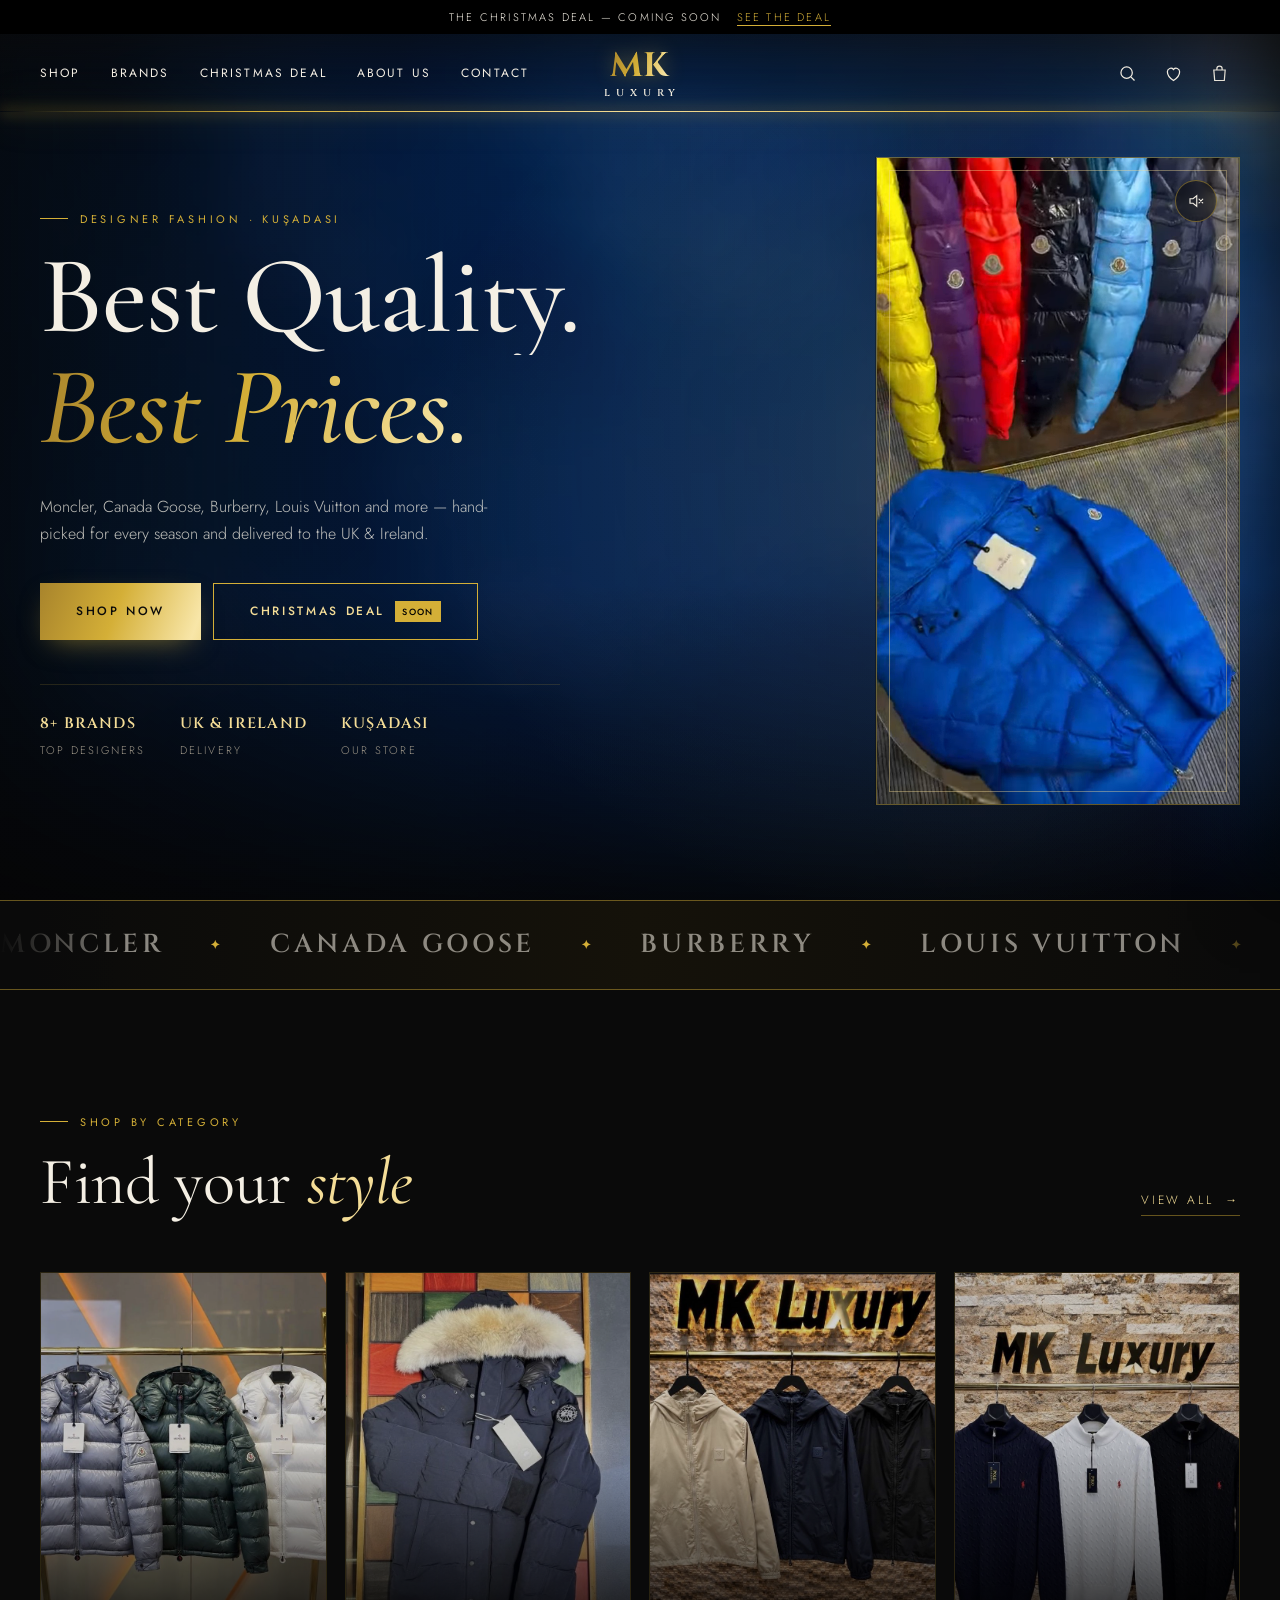
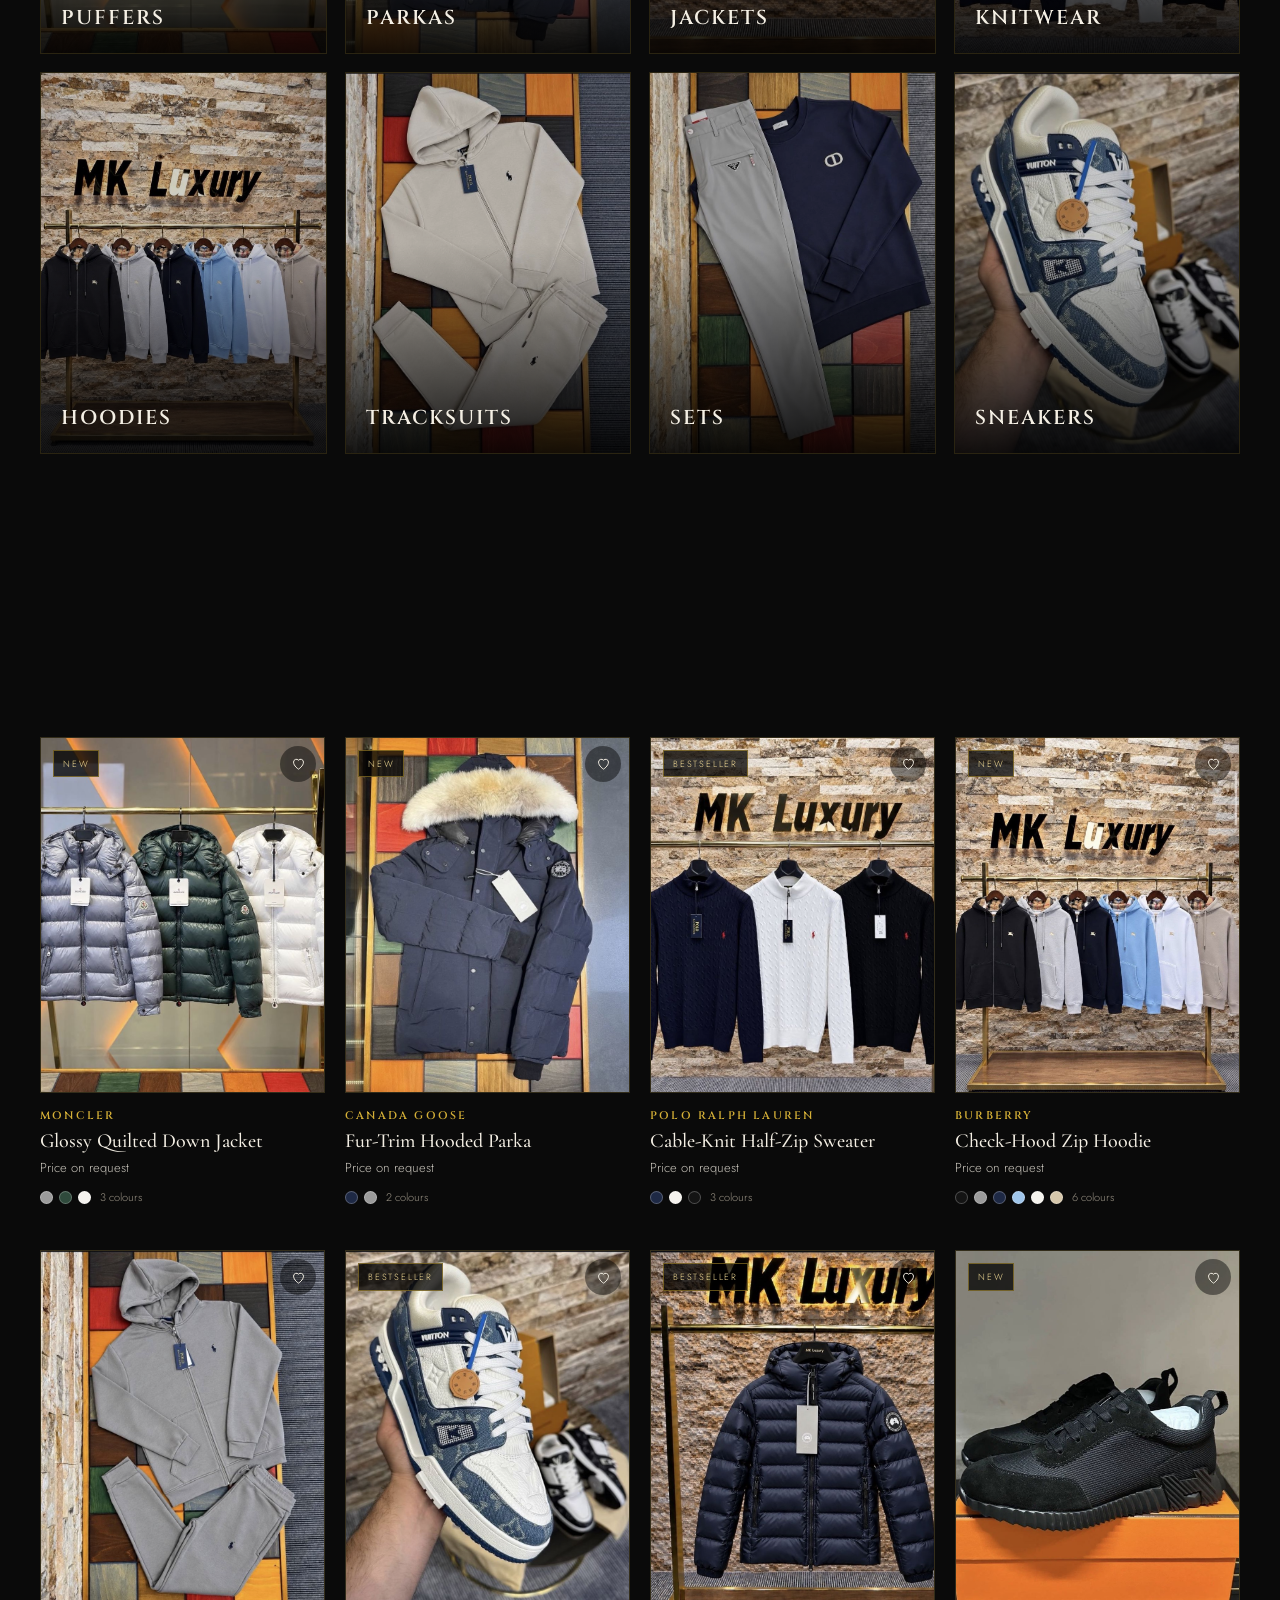
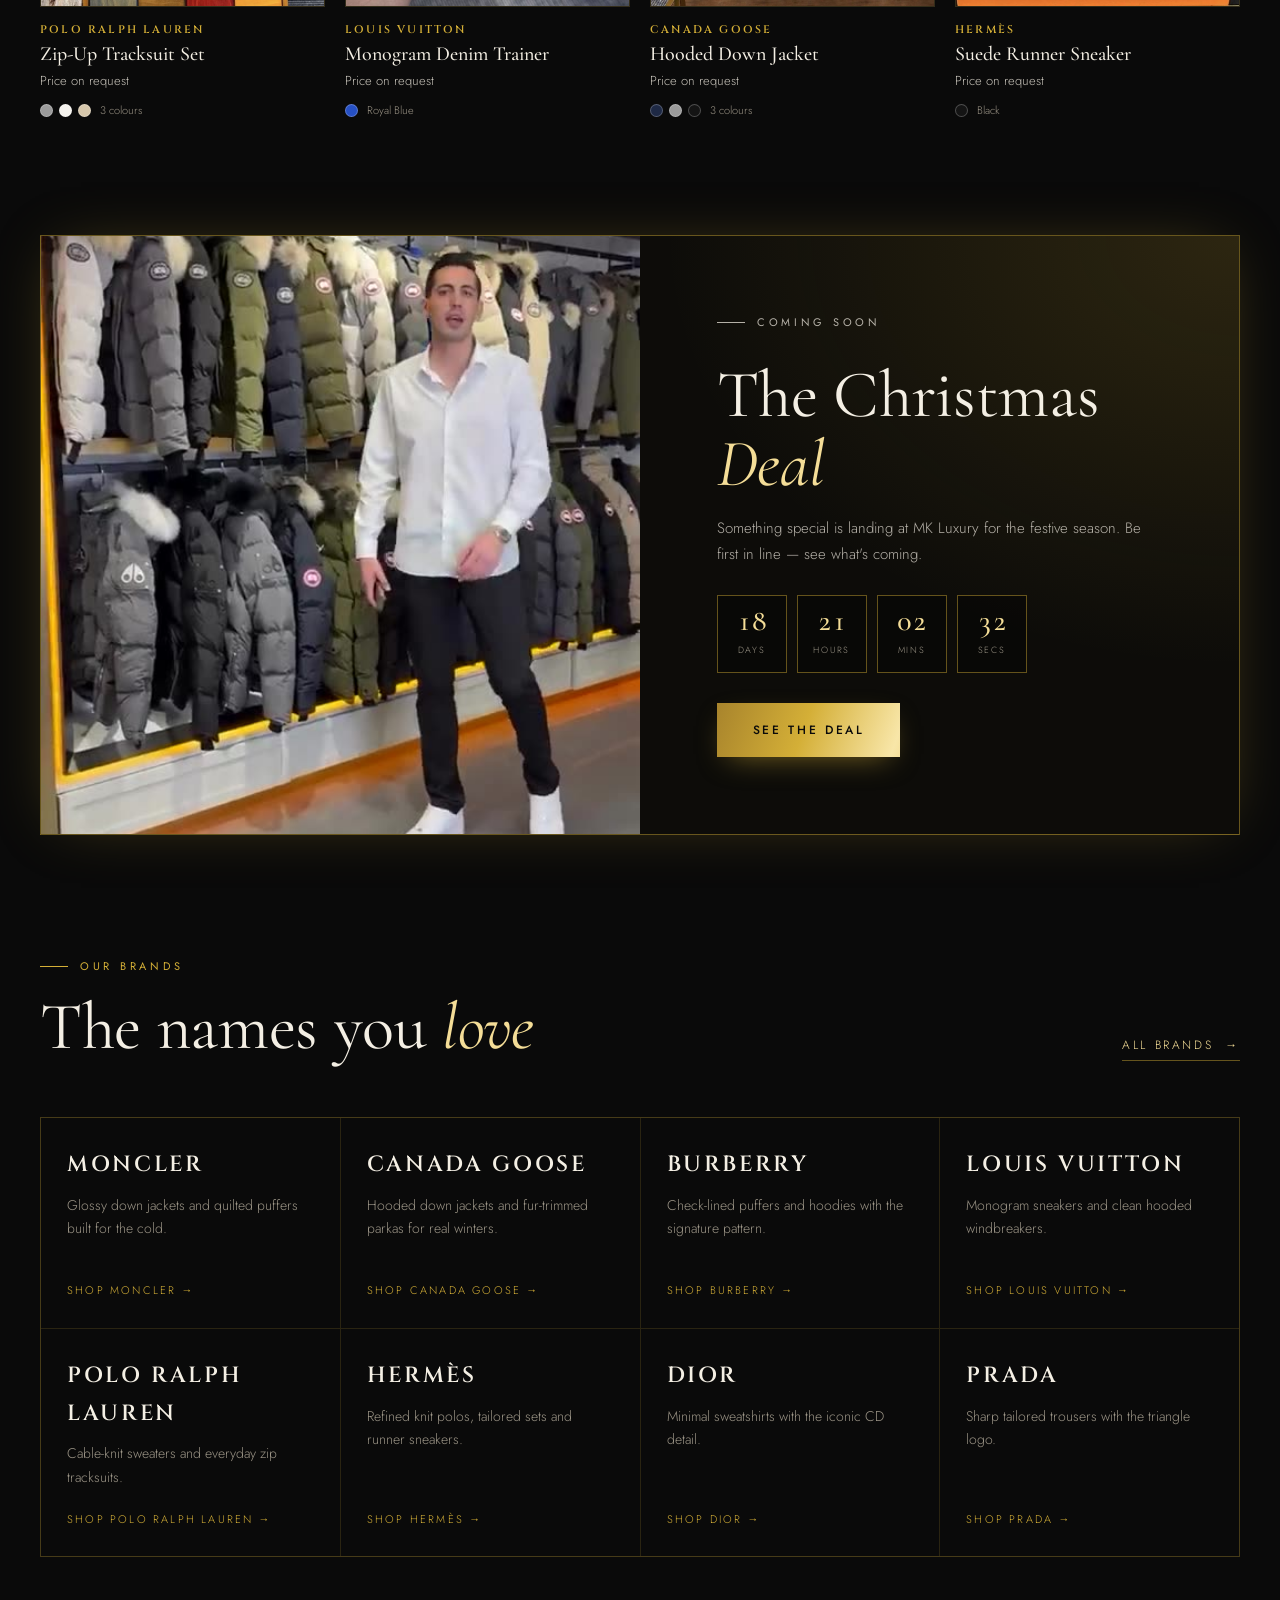
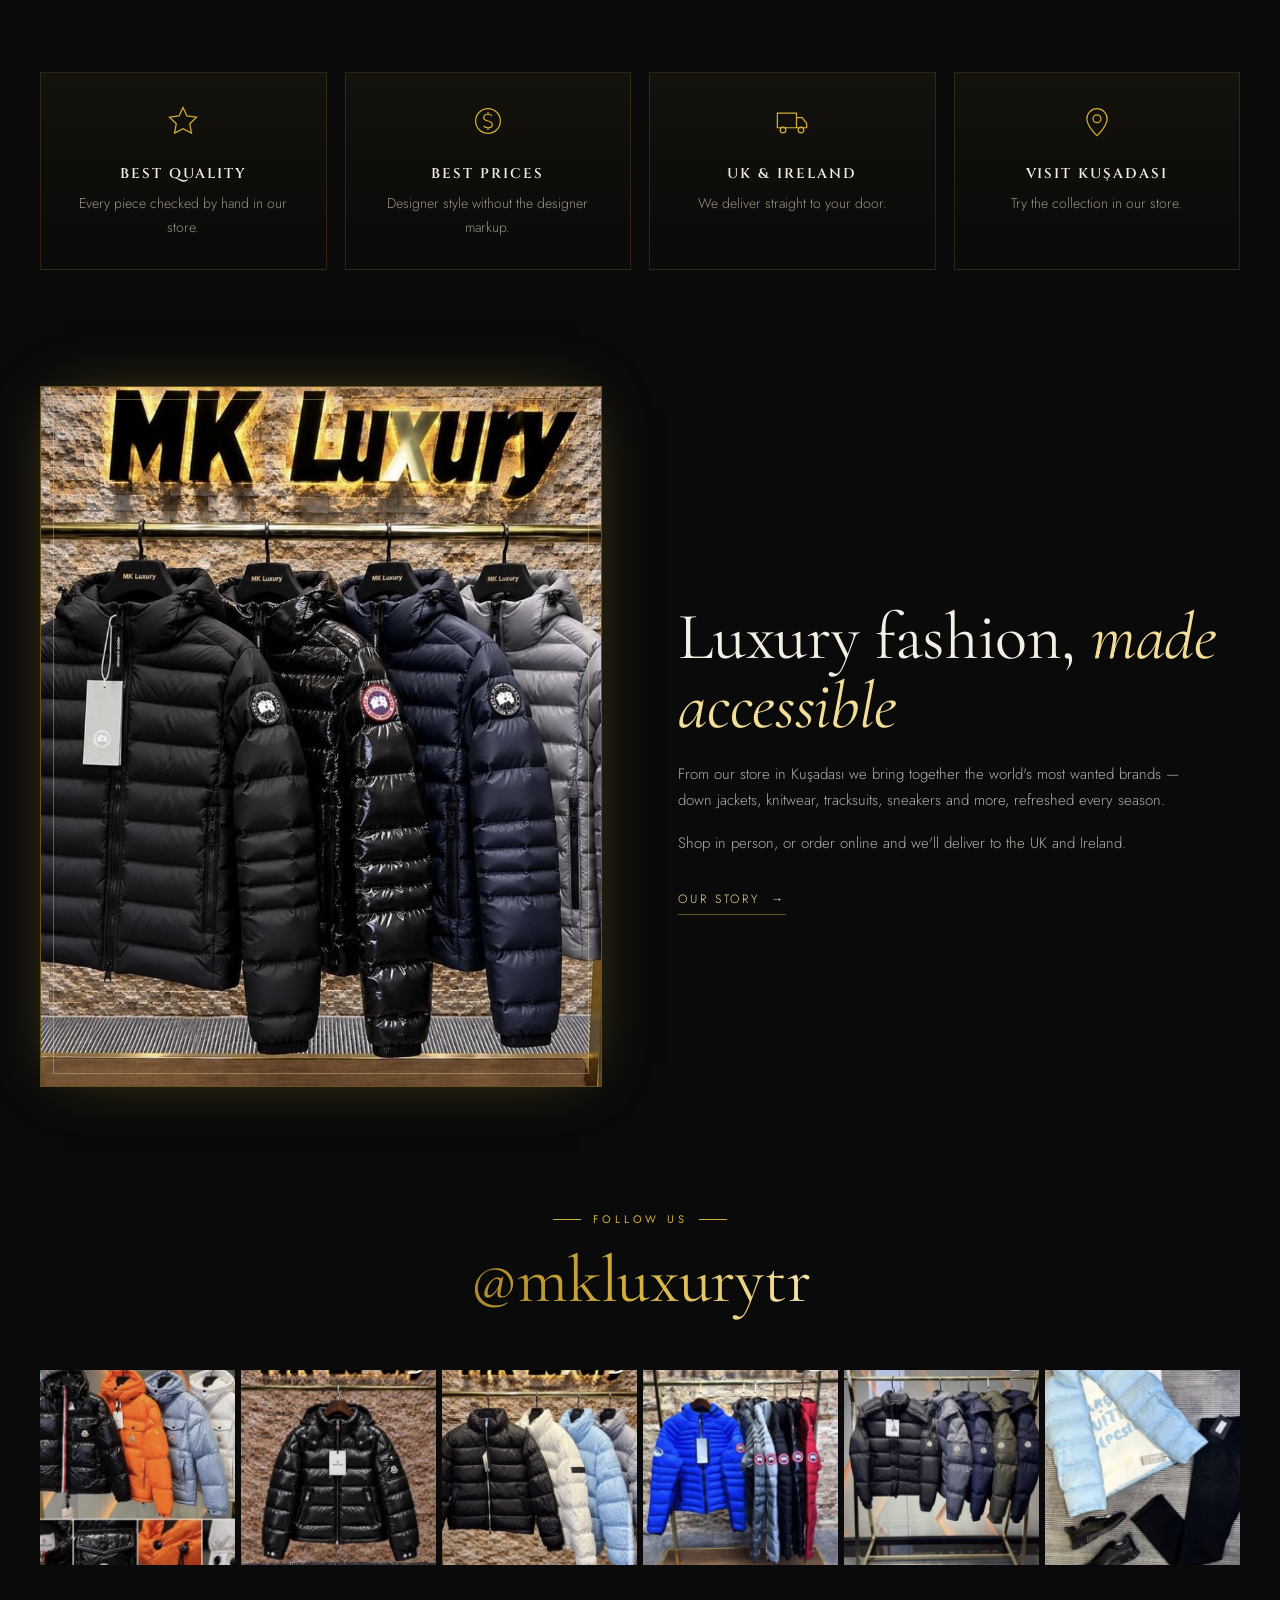
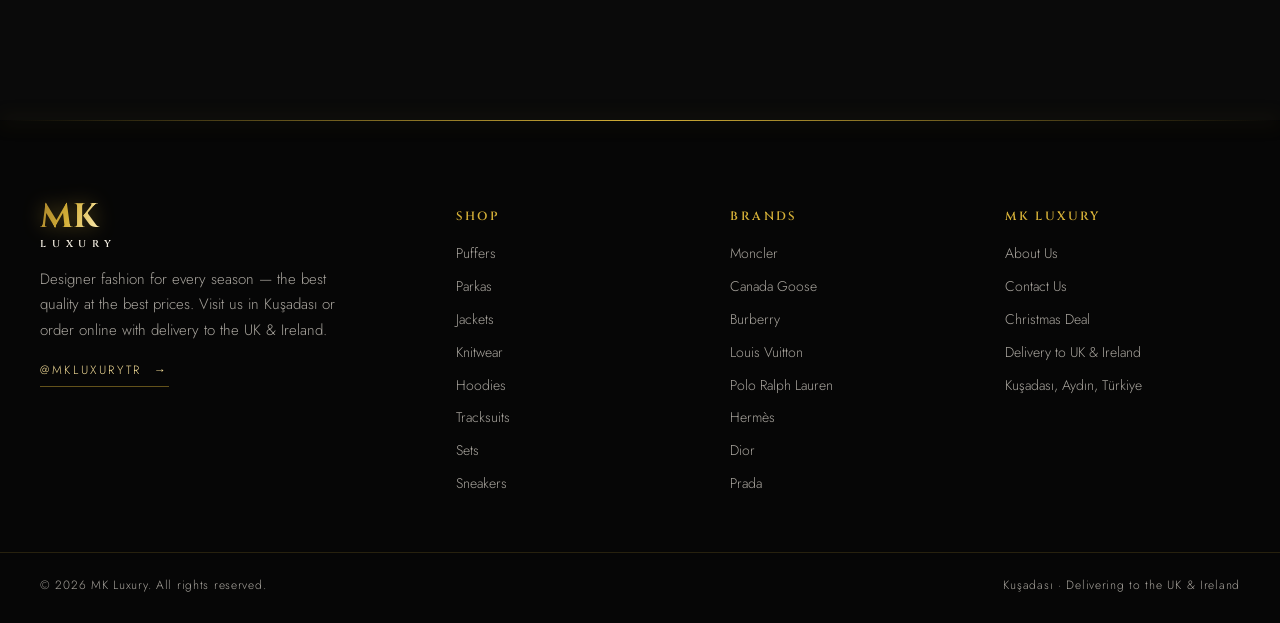
==== commit 3b2bfb61: "Multi-page dark luxury redesign with brands, product pages and sizes - Separate pages: home, shop (c" ====
--- a/index.html
+++ b/index.html
@@ -2,284 +2,137 @@
 <html lang="en">
 <head>
   <meta charset="utf-8">
-  <meta name="viewport" content="width=device-width, initial-scale=1">
-  <title>MK Luxury — Winter Collection</title>
-  <meta name="description" content="MK Luxury: puffer jackets, parkas, knitwear, hoodies, tracksuits and sneakers. Visit our store or order via Instagram @mkluxurytr.">
-  <meta name="theme-color" content="#0b0b0b">
-  <link rel="icon" href="data:image/svg+xml,%3Csvg xmlns='http://www.w3.org/2000/svg' viewBox='0 0 64 64'%3E%3Crect width='64' height='64' fill='%230b0b0b'/%3E%3Ctext x='50%25' y='60%25' text-anchor='middle' font-family='Georgia,serif' font-size='28' fill='%23c9a54a'%3EMK%3C/text%3E%3C/svg%3E">
+  <meta name="viewport" content="width=device-width, initial-scale=1, viewport-fit=cover">
+  <title>MK Luxury — Best Quality, Best Prices</title>
+  <meta name="description" content="MK Luxury — designer fashion in Kuşadası: Moncler, Canada Goose, Burberry, Louis Vuitton, Ralph Lauren and more. Best quality, best prices, delivery to the UK & Ireland.">
+  <meta name="theme-color" content="#0a0a0a">
+  <link rel="icon" href="data:image/svg+xml,%3Csvg xmlns='http://www.w3.org/2000/svg' viewBox='0 0 64 64'%3E%3Crect width='64' height='64' fill='%230a0a0a'/%3E%3Ctext x='50%25' y='62%25' text-anchor='middle' font-family='Georgia,serif' font-weight='700' font-size='28' fill='%23d4af37'%3EMK%3C/text%3E%3C/svg%3E">
   <link rel="preconnect" href="https://fonts.googleapis.com">
   <link rel="preconnect" href="https://fonts.gstatic.com" crossorigin>
-  <link href="https://fonts.googleapis.com/css2?family=Cormorant+Garamond:ital,wght@0,400;0,500;0,600;1,400;1,500&family=Jost:wght@300;400;500&display=swap" rel="stylesheet">
+  <link href="https://fonts.googleapis.com/css2?family=Cinzel:wght@600;700&family=Cormorant+Garamond:ital,wght@0,400;0,500;0,600;1,400;1,500&family=Jost:wght@300;400;500&display=swap" rel="stylesheet">
   <link rel="stylesheet" href="css/style.css">
 </head>
-<body class="is-loading">
+<body class="page-home" data-page="home">
 
-  <!-- intro -->
-  <div class="intro" id="intro" aria-hidden="true">
-    <div class="intro__logo">
-      <span class="intro__mk">MK</span>
-      <span class="intro__lux">LUXURY</span>
-    </div>
-  </div>
-
-  <!-- announcement -->
-  <div class="announce">
-    <a href="#christmas">Christmas Offer — Coming Soon <span>Discover</span></a>
-  </div>
-
-  <!-- header -->
-  <header class="header" id="header">
-    <div class="header__inner">
-      <button class="burger" id="burger" aria-label="Open menu" aria-expanded="false"><span></span><span></span></button>
-      <nav class="nav nav--left" aria-label="Main">
-        <a href="#shop">Shop</a>
-        <a href="#categories">Categories</a>
-        <a href="#christmas">Christmas</a>
-        <a href="#store">Our Store</a>
-      </nav>
-      <a href="#top" class="logo" aria-label="MK Luxury home">
-        <span class="logo__mk">MK</span>
-        <span class="logo__lux">LUXURY</span>
-      </a>
-      <div class="nav nav--right">
-        <button class="icon-btn" id="searchBtn" aria-label="Search">
-          <svg viewBox="0 0 24 24"><circle cx="11" cy="11" r="6.5"/><path d="M20 20l-4.2-4.2"/></svg>
-        </button>
-        <button class="icon-btn" id="wishBtn" aria-label="Wishlist">
-          <svg viewBox="0 0 24 24"><path d="M12 20s-7-4.4-7-10a4 4 0 0 1 7-2.6A4 4 0 0 1 19 10c0 5.6-7 10-7 10z"/></svg>
-          <span class="badge" id="wishCount">0</span>
-        </button>
-        <button class="icon-btn" id="cartBtn" aria-label="Shopping bag">
-          <svg viewBox="0 0 24 24"><path d="M5.5 8h13l-1 12h-11z"/><path d="M9 8V6.5a3 3 0 0 1 6 0V8"/></svg>
-          <span class="badge" id="cartCount">0</span>
-        </button>
-      </div>
-    </div>
-  </header>
-
-  <!-- mobile menu -->
-  <div class="mobile-menu" id="mobileMenu">
-    <nav>
-      <a href="#shop">Shop</a>
-      <a href="#categories">Categories</a>
-      <a href="#christmas">Christmas Offer</a>
-      <a href="#store">Our Store</a>
-    </nav>
-    <a class="mobile-menu__ig" href="https://www.instagram.com/mkluxurytr" target="_blank" rel="noopener">Instagram — @mkluxurytr</a>
-  </div>
-
-  <!-- search -->
-  <div class="search" id="search" role="dialog" aria-label="Search products">
-    <button class="search__close" id="searchClose" aria-label="Close">&times;</button>
-    <div class="search__box">
-      <input type="search" id="searchInput" placeholder="Search the collection" autocomplete="off">
-      <div class="search__results" id="searchResults"></div>
-    </div>
-  </div>
-
-  <main id="top">
-
-    <!-- ============ HERO ============ -->
+  <main>
     <section class="hero">
       <video class="hero__bg" autoplay muted loop playsinline preload="auto" poster="media/hero-poster.jpg" aria-hidden="true">
         <source src="media/hero-bg.mp4" type="video/mp4">
         <source src="media/hero-bg.webm" type="video/webm">
       </video>
       <div class="hero__shade"></div>
-
       <div class="hero__inner">
         <div class="hero__text">
-          <p class="kicker hero__kicker">Winter Collection 2026</p>
+          <p class="kicker hero__kicker">Designer Fashion · Kuşadası</p>
           <h1 class="hero__title">
-            <span class="line"><span>The Winter</span></span>
-            <span class="line"><span><em>Edit</em></span></span>
+            <span class="ln"><span>Best Quality.</span></span>
+            <span class="ln"><span><em class="gold">Best Prices.</em></span></span>
           </h1>
-          <p class="hero__sub">Premium down jackets, knitwear and sneakers — chosen in our store, delivered to your door.</p>
+          <p class="hero__sub">Moncler, Canada Goose, Burberry, Louis Vuitton and more — hand-picked for every season and delivered to the UK &amp; Ireland.</p>
           <div class="hero__cta">
-            <a href="#shop" class="btn btn--light"><span>Shop the Collection</span></a>
-            <a href="#christmas" class="btn btn--outline"><span>Christmas Offer</span></a>
+            <a href="shop.html" class="btn btn--gold"><span>Shop Now</span></a>
+            <a href="christmas.html" class="btn btn--glow"><span>Christmas Deal</span><span class="tag">Soon</span></a>
+          </div>
+          <div class="hero__stats">
+            <div><strong>8+ Brands</strong>Top designers</div>
+            <div><strong>UK &amp; Ireland</strong>Delivery</div>
+            <div><strong>Kuşadası</strong>Our store</div>
           </div>
         </div>
-
         <div class="hero__frame">
           <video id="heroVideo" autoplay muted loop playsinline preload="auto" poster="media/hero-poster.jpg">
             <source src="media/hero.mp4" type="video/mp4">
             <source src="media/hero.webm" type="video/webm">
           </video>
-          <button class="sound" data-sound="heroVideo" aria-label="Turn sound on">
-            <svg viewBox="0 0 24 24"><path d="M4 9v6h4l5 4V5L8 9H4z"/><path class="off" d="M16 9.5l5 5M21 9.5l-5 5"/><path class="on" d="M16 8.5a5 5 0 0 1 0 7M18.5 6a8.5 8.5 0 0 1 0 12"/></svg>
-          </button>
+          <button class="sound" data-sound="heroVideo"></button>
         </div>
       </div>
-
-      <a href="#categories" class="hero__scroll" aria-label="Scroll down"><i></i></a>
     </section>
 
-    <!-- ============ CATEGORIES ============ -->
-    <section class="section categories" id="categories">
+    <div class="marquee" id="marquee" aria-label="Our brands"></div>
+
+    <section class="section">
       <div class="container">
-        <div class="head reveal">
-          <p class="kicker">Shop by Category</p>
-          <h2 class="title">Find your <em>piece</em></h2>
+        <div class="head head--row reveal">
+          <div><p class="kicker">Shop by Category</p><h2 class="title">Find your <em>style</em></h2></div>
+          <a class="link" href="shop.html">View all</a>
         </div>
         <div class="cat-grid" id="catGrid"></div>
       </div>
     </section>
 
-    <!-- ============ PRODUCTS ============ -->
-    <section class="section shop" id="shop">
+    <section class="section" style="padding-top:0">
       <div class="container">
         <div class="head head--row reveal">
-          <div>
-            <p class="kicker">New Arrivals</p>
-            <h2 class="title">The <em>Collection</em></h2>
-          </div>
-          <div class="filters" id="filters" role="tablist"></div>
+          <div><p class="kicker">Trending Now</p><h2 class="title">Customer <em>favourites</em></h2></div>
+          <a class="link" href="shop.html">Shop everything</a>
         </div>
-        <div class="product-grid" id="productGrid"></div>
+        <div class="grid" id="featured"></div>
       </div>
     </section>
 
-    <!-- ============ CHRISTMAS ============ -->
-    <section class="section xmas" id="christmas">
-      <canvas class="xmas__snow" id="snow" aria-hidden="true"></canvas>
-      <div class="container xmas__inner">
-        <div class="xmas__frame reveal">
-          <video id="xmasVideo" muted loop playsinline preload="none" poster="media/christmas-poster.jpg" aria-label="MK Luxury Christmas video">
-            <source src="media/christmas.mp4" type="video/mp4">
-            <source src="media/christmas.webm" type="video/webm">
-          </video>
-          <button class="sound" data-sound="xmasVideo" aria-label="Turn sound on">
-            <svg viewBox="0 0 24 24"><path d="M4 9v6h4l5 4V5L8 9H4z"/><path class="off" d="M16 9.5l5 5M21 9.5l-5 5"/><path class="on" d="M16 8.5a5 5 0 0 1 0 7M18.5 6a8.5 8.5 0 0 1 0 12"/></svg>
-          </button>
+    <section class="section" style="padding-top:0">
+      <div class="container">
+        <a class="offer reveal" href="christmas.html">
+          <div class="offer__media"><img src="media/christmas-poster.jpg" alt="Inside the MK Luxury store" loading="lazy"></div>
+          <div class="offer__text">
+            <p class="kicker">Coming Soon</p>
+            <h2 class="title">The Christmas <em>Deal</em></h2>
+            <p>Something special is landing at MK Luxury for the festive season. Be first in line — see what's coming.</p>
+            <div class="mini-count" id="miniCount">
+              <div><strong data-cd="d">00</strong><span>Days</span></div>
+              <div><strong data-cd="h">00</strong><span>Hours</span></div>
+              <div><strong data-cd="m">00</strong><span>Mins</span></div>
+              <div><strong data-cd="s">00</strong><span>Secs</span></div>
+            </div>
+            <span class="btn btn--gold"><span>See the Deal</span></span>
+          </div>
+        </a>
+      </div>
+    </section>
+
+    <section class="section" style="padding-top:0">
+      <div class="container">
+        <div class="head head--row reveal">
+          <div><p class="kicker">Our Brands</p><h2 class="title">The names you <em>love</em></h2></div>
+          <a class="link" href="brands.html">All brands</a>
         </div>
-        <div class="xmas__text">
-          <p class="kicker reveal">Coming Soon</p>
-          <h2 class="title reveal">The Christmas <em>Offer</em></h2>
-          <p class="reveal">Something special is arriving at MK Luxury this festive season. Follow us on Instagram to be the first to hear when our Christmas offer goes live.</p>
-          <div class="countdown reveal" id="countdown" aria-label="Countdown to Christmas">
-            <div><strong data-cd="d">00</strong><span>Days</span></div>
-            <div><strong data-cd="h">00</strong><span>Hours</span></div>
-            <div><strong data-cd="m">00</strong><span>Minutes</span></div>
-            <div><strong data-cd="s">00</strong><span>Seconds</span></div>
-          </div>
-          <p class="countdown__note reveal">until Christmas Day</p>
-          <a class="btn btn--gold reveal" href="https://www.instagram.com/mkluxurytr" target="_blank" rel="noopener"><span>Get Notified on Instagram</span></a>
+        <div class="brand-grid" id="brandGrid"></div>
+      </div>
+    </section>
+
+    <section class="section" style="padding-top:0">
+      <div class="container perks">
+        <div class="perk reveal"><svg viewBox="0 0 32 32"><path d="M16 4l3.5 7.5L28 12.6l-6 5.8 1.5 8.4L16 22.8 8.5 26.8 10 18.4l-6-5.8 8.5-1.1z"/></svg><h3>Best Quality</h3><p>Every piece checked by hand in our store.</p></div>
+        <div class="perk reveal"><svg viewBox="0 0 32 32"><circle cx="16" cy="16" r="11"/><path d="M19.5 11.5c-.8-1-2-1.5-3.5-1.5-2.2 0-3.8 1.2-3.8 3 0 4 7.6 2 7.6 6 0 1.8-1.7 3-3.8 3-1.6 0-3-.6-3.8-1.7M16 8v2M16 22v2"/></svg><h3>Best Prices</h3><p>Designer style without the designer markup.</p></div>
+        <div class="perk reveal"><svg viewBox="0 0 32 32"><path d="M3 9h17v13H3z"/><path d="M20 13h5l4 5v4h-9"/><circle cx="8" cy="24" r="2.5"/><circle cx="24" cy="24" r="2.5"/></svg><h3>UK &amp; Ireland</h3><p>We deliver straight to your door.</p></div>
+        <div class="perk reveal"><svg viewBox="0 0 32 32"><path d="M16 29s-9-8.2-9-15a9 9 0 0 1 18 0c0 6.8-9 15-9 15z"/><circle cx="16" cy="14" r="3.5"/></svg><h3>Visit Kuşadası</h3><p>Try the collection in our store.</p></div>
+      </div>
+    </section>
+
+    <section class="section" style="padding-top:0">
+      <div class="container split">
+        <div class="split__media reveal"><img src="images/products/mont-4renk-magaza.jpg" alt="The MK Luxury store wall" loading="lazy"></div>
+        <div class="split__text">
+          <p class="kicker reveal">About MK Luxury</p>
+          <h2 class="title reveal">Luxury fashion, <em>made accessible</em></h2>
+          <p class="reveal">From our store in Kuşadası we bring together the world's most wanted brands — down jackets, knitwear, tracksuits, sneakers and more, refreshed every season.</p>
+          <p class="reveal">Shop in person, or order online and we'll deliver to the UK and Ireland.</p>
+          <a class="link reveal" href="about.html">Our story</a>
         </div>
       </div>
     </section>
 
-    <!-- ============ STORE ============ -->
-    <section class="store" id="store">
-      <div class="store__media reveal">
-        <img src="images/products/mont-4renk-magaza.jpg" alt="Jackets on the rail at the MK Luxury store" loading="lazy">
-      </div>
-      <div class="store__text">
-        <p class="kicker reveal">Our Store</p>
-        <h2 class="title reveal">Made for the <em>cold</em>, styled for the city</h2>
-        <p class="reveal">At MK Luxury every piece is hand-picked, from down jackets and parkas to knitwear, tracksuits and sneakers. Come and try the collection in store, or message us on Instagram and we'll help you find your size and colour.</p>
-        <a class="link-arrow reveal" href="https://www.instagram.com/mkluxurytr" target="_blank" rel="noopener">Message us on Instagram</a>
+    <section class="section" style="padding-top:0">
+      <div class="container">
+        <div class="head center reveal"><p class="kicker">Follow Us</p><h2 class="title"><a href="https://www.instagram.com/mkluxurytr" target="_blank" rel="noopener" class="gold">@mkluxurytr</a></h2></div>
+        <div class="insta-grid reveal" id="instaGrid"></div>
       </div>
     </section>
-
-    <!-- ============ SERVICES ============ -->
-    <section class="services">
-      <div class="container services__grid">
-        <div class="service reveal">
-          <svg viewBox="0 0 32 32"><path d="M4 12l3-7h18l3 7"/><path d="M4 12c0 2 1.7 3.5 4 3.5S12 14 12 12c0 2 1.8 3.5 4 3.5s4-1.5 4-3.5c0 2 1.7 3.5 4 3.5s4-1.5 4-3.5"/><path d="M6 15.5V27h20V15.5"/><path d="M13 27v-7h6v7"/></svg>
-          <h3>Visit Our Store</h3>
-          <p>See and try every piece in person.</p>
-        </div>
-        <div class="service reveal">
-          <svg viewBox="0 0 32 32"><path d="M3 9h17v13H3z"/><path d="M20 13h5l4 5v4h-9"/><circle cx="8" cy="24" r="2.5"/><circle cx="24" cy="24" r="2.5"/></svg>
-          <h3>Delivery Across Turkey</h3>
-          <p>Your order sent straight to your door.</p>
-        </div>
-        <div class="service reveal">
-          <svg viewBox="0 0 32 32"><rect x="5" y="5" width="22" height="22" rx="6"/><circle cx="16" cy="16" r="5"/><circle cx="22.5" cy="9.5" r="1"/></svg>
-          <h3>Order via Instagram</h3>
-          <p>Fill your bag and send it in one message.</p>
-        </div>
-        <div class="service reveal">
-          <svg viewBox="0 0 32 32"><path d="M16 4l3.5 7.5L28 12.6l-6 5.8 1.5 8.4L16 22.8 8.5 26.8 10 18.4l-6-5.8 8.5-1.1z"/></svg>
-          <h3>Personal Styling</h3>
-          <p>Ask us about sizes, colours and fit.</p>
-        </div>
-      </div>
-    </section>
-
-    <!-- ============ INSTAGRAM ============ -->
-    <section class="section insta">
-      <div class="container">
-        <div class="head head--center reveal">
-          <p class="kicker">Follow Us</p>
-          <h2 class="title"><a href="https://www.instagram.com/mkluxurytr" target="_blank" rel="noopener">@mkluxurytr</a></h2>
-        </div>
-        <div class="insta-grid" id="instaGrid"></div>
-      </div>
-    </section>
-
   </main>
 
-  <!-- footer -->
-  <footer class="footer">
-    <div class="container footer__grid">
-      <div class="footer__brand">
-        <a href="#top" class="logo logo--footer"><span class="logo__mk">MK</span><span class="logo__lux">LUXURY</span></a>
-        <p>Down jackets, knitwear, tracksuits and sneakers.</p>
-      </div>
-      <div>
-        <h4>Shop</h4>
-        <ul>
-          <li><a href="#shop">New Arrivals</a></li>
-          <li><a href="#categories">Categories</a></li>
-          <li><a href="#christmas">Christmas Offer</a></li>
-        </ul>
-      </div>
-      <div>
-        <h4>Help</h4>
-        <ul>
-          <li><a href="https://www.instagram.com/mkluxurytr" target="_blank" rel="noopener">Sizes &amp; Availability</a></li>
-          <li><a href="https://www.instagram.com/mkluxurytr" target="_blank" rel="noopener">Delivery</a></li>
-          <li><a href="#store">Our Store</a></li>
-        </ul>
-      </div>
-      <div>
-        <h4>Contact</h4>
-        <ul>
-          <li><a href="https://www.instagram.com/mkluxurytr" target="_blank" rel="noopener">Instagram @mkluxurytr</a></li>
-          <li>Turkey</li>
-        </ul>
-      </div>
-    </div>
-    <div class="container footer__bottom">
-      <p>© <span id="year"></span> MK Luxury. All rights reserved.</p>
-    </div>
-  </footer>
-
-  <!-- bag -->
-  <div class="overlay" id="overlay"></div>
-  <aside class="drawer" id="drawer" aria-label="Shopping bag">
-    <div class="drawer__head">
-      <h3>Your Bag</h3>
-      <button class="drawer__close" id="drawerClose" aria-label="Close">&times;</button>
-    </div>
-    <div class="drawer__body" id="cartItems"></div>
-    <div class="drawer__foot">
-      <div class="drawer__total"><span>Total</span><strong id="cartTotal">₺0</strong></div>
-      <a class="btn btn--dark btn--block" id="checkoutBtn" href="https://www.instagram.com/mkluxurytr" target="_blank" rel="noopener"><span>Order via Instagram</span></a>
-      <p class="drawer__note">Your order summary is copied — just paste it into our Instagram messages.</p>
-    </div>
-  </aside>
-
-  <!-- product modal -->
-  <div class="modal" id="modal" role="dialog" aria-modal="true" aria-label="Product details">
-    <div class="modal__card" id="modalCard"></div>
-  </div>
-
-  <div class="toast" id="toast" role="status"></div>
-
+  <script src="js/config.js"></script>
   <script src="js/products.js"></script>
-  <script src="js/main.js"></script>
+  <script src="js/site.js"></script>
 </body>
 </html>
--- a/css/style.css
+++ b/css/style.css
@@ -1,411 +1,551 @@
 /* =========================================================
-   MK LUXURY — black · ivory · gold
+   MK LUXURY — black & gold
    ========================================================= */
 :root {
-  --black: #0b0b0b;
-  --ink: #161616;
-  --ivory: #faf8f4;
-  --stone: #f1ede6;
-  --line: #e4ded3;
-  --muted: #8b857a;
-  --gold: #c9a54a;
-  --gold-light: #e8d39a;
-  --gold-deep: #a4832f;
-  --serif: "Cormorant Garamond", Georgia, "Times New Roman", serif;
+  --bg: #0a0a0a;
+  --bg-2: #101010;
+  --card: #141414;
+  --text: #f4efe4;
+  --muted: #9b9486;
+  --line: rgba(212, 175, 55, .16);
+  --line-strong: rgba(212, 175, 55, .45);
+  --gold: #d4af37;
+  --gold-light: #f4dd97;
+  --gold-deep: #a8842c;
+  --gold-grad: linear-gradient(110deg, #a8842c 0%, #d4af37 25%, #f8e6a8 50%, #d4af37 75%, #a8842c 100%);
+  --glow: 0 0 22px rgba(212, 175, 55, .35);
+  --display: "Cormorant Garamond", Georgia, serif;
+  --brand: "Cinzel", "Trajan Pro", Georgia, serif;
   --sans: "Jost", "Helvetica Neue", Arial, sans-serif;
   --ease: cubic-bezier(.65, 0, .35, 1);
   --ease-out: cubic-bezier(.16, 1, .3, 1);
-  --header-h: 76px;
+  --announce-h: 34px;
+  --bar-h: 78px;
+  --header-h: calc(var(--announce-h) + var(--bar-h));
 }
 
 *, *::before, *::after { box-sizing: border-box; }
-html { scroll-behavior: smooth; -webkit-text-size-adjust: 100%; }
+html {
+  background: var(--bg);
+  overflow-x: clip;
+  overscroll-behavior-y: none;
+  -webkit-text-size-adjust: 100%;
+}
+html.locked { overflow: hidden; }
 body {
   margin: 0;
-  background: var(--ivory);
-  color: var(--black);
+  min-height: 100vh;
+  background: var(--bg);
+  color: var(--text);
   font-family: var(--sans);
   font-weight: 300;
   font-size: 15px;
   line-height: 1.7;
-  letter-spacing: .01em;
   -webkit-font-smoothing: antialiased;
-  overflow-x: hidden;
-}
-body.is-loading, body.no-scroll { overflow: hidden; }
+  overscroll-behavior-y: none;
+}
+/* soft gold light in the corners + fine grain, fixed behind everything */
+body::before {
+  content: ""; position: fixed; inset: 0; z-index: -1; pointer-events: none;
+  background:
+    radial-gradient(60vw 50vh at 100% 0%, rgba(212,175,55,.08), transparent 70%),
+    radial-gradient(50vw 50vh at 0% 100%, rgba(212,175,55,.06), transparent 70%),
+    var(--bg);
+}
 img, video { display: block; max-width: 100%; }
 a { color: inherit; text-decoration: none; }
 button { font: inherit; color: inherit; background: none; border: 0; padding: 0; cursor: pointer; }
-::selection { background: var(--gold); color: var(--black); }
+input, textarea, select { font: inherit; color: inherit; }
+::selection { background: var(--gold); color: #000; }
 
 .container { width: 100%; max-width: 1360px; margin: 0 auto; padding: 0 40px; }
-@media (max-width: 760px) { .container { padding: 0 16px; } }
-
-.kicker { font-size: 11px; letter-spacing: .32em; text-transform: uppercase; color: var(--gold-deep); font-weight: 400; margin: 0 0 16px; }
-.title { font-family: var(--serif); font-weight: 400; font-size: clamp(36px, 5vw, 64px); line-height: 1.05; margin: 0; letter-spacing: -.005em; }
-.title em { font-style: italic; }
-.section { padding: clamp(72px, 10vw, 130px) 0; }
-.head { margin-bottom: clamp(36px, 5vw, 60px); }
-.head--row { display: flex; align-items: flex-end; justify-content: space-between; gap: 28px; flex-wrap: wrap; }
-.head--center { text-align: center; }
-
-/* reveal on scroll */
-.reveal { opacity: 0; transform: translateY(28px); transition: opacity 1.1s ease, transform 1.3s var(--ease-out); }
+@media (max-width: 760px) { .container { padding: 0 18px; } }
+
+.gold { background: var(--gold-grad); background-size: 200% auto; -webkit-background-clip: text; background-clip: text; color: transparent; animation: shine 6s linear infinite; }
+@keyframes shine { to { background-position: 200% center; } }
+
+.kicker { display: inline-flex; align-items: center; gap: 12px; font-size: 11px; letter-spacing: .34em; text-transform: uppercase; color: var(--gold); margin: 0 0 16px; font-weight: 400; }
+.kicker::before { content: ""; width: 28px; height: 1px; background: currentColor; }
+.center .kicker::after { content: ""; width: 28px; height: 1px; background: currentColor; }
+.title { font-family: var(--display); font-weight: 400; font-size: clamp(38px, 5.2vw, 70px); line-height: 1.04; margin: 0; letter-spacing: -.005em; }
+.title em { font-style: italic; color: var(--gold-light); }
+.lead { color: rgba(244,239,228,.72); font-size: 16px; max-width: 560px; }
+.section { padding: clamp(70px, 9vw, 120px) 0; position: relative; }
+.head { margin-bottom: clamp(34px, 5vw, 56px); }
+.head--row { display: flex; align-items: flex-end; justify-content: space-between; gap: 24px; flex-wrap: wrap; }
+.center { text-align: center; }
+.center .lead { margin-left: auto; margin-right: auto; }
+
+.reveal { opacity: 0; transform: translateY(18px); transition: opacity 1s ease, transform 1.1s var(--ease-out); }
 .reveal.is-in { opacity: 1; transform: none; }
 
+.divider { height: 1px; background: linear-gradient(90deg, transparent, var(--line-strong), transparent); border: 0; margin: 0; }
+
 /* ============ BUTTONS ============ */
-.btn { position: relative; display: inline-flex; align-items: center; justify-content: center; padding: 17px 38px; font-size: 12px; font-weight: 400; letter-spacing: .22em; text-transform: uppercase; overflow: hidden; isolation: isolate; transition: color .6s var(--ease-out), border-color .6s; }
+.btn { position: relative; display: inline-flex; align-items: center; justify-content: center; gap: 10px; padding: 17px 36px; font-size: 12px; font-weight: 500; letter-spacing: .22em; text-transform: uppercase; overflow: hidden; isolation: isolate; transition: color .5s var(--ease-out), box-shadow .5s, border-color .5s; white-space: nowrap; }
 .btn span { position: relative; z-index: 1; }
-.btn::before { content: ""; position: absolute; inset: 0; z-index: 0; transform: scaleX(0); transform-origin: right; transition: transform .7s var(--ease-out); }
+.btn::before { content: ""; position: absolute; inset: 0; z-index: 0; transform: scaleX(0); transform-origin: right; transition: transform .6s var(--ease-out); }
 .btn:hover::before { transform: scaleX(1); transform-origin: left; }
-.btn--light { background: var(--ivory); color: var(--black); }
-.btn--light::before { background: var(--gold); }
-.btn--outline { border: 1px solid rgba(250,248,244,.6); color: var(--ivory); }
-.btn--outline::before { background: var(--ivory); }
-.btn--outline:hover { color: var(--black); }
-.btn--dark { background: var(--black); color: var(--ivory); }
-.btn--dark::before { background: var(--gold); }
-.btn--dark:hover { color: var(--black); }
-.btn--gold { background: var(--gold); color: var(--black); }
-.btn--gold::before { background: var(--ivory); }
+.btn--gold { background: var(--gold-grad); background-size: 200% auto; color: #0a0a0a; animation: shine 5s linear infinite; box-shadow: 0 10px 30px -12px rgba(212,175,55,.6); }
+.btn--gold::before { background: var(--text); }
+.btn--gold:hover { box-shadow: 0 14px 40px -10px rgba(212,175,55,.8); }
+.btn--line { border: 1px solid var(--line-strong); color: var(--text); }
+.btn--line::before { background: var(--gold); }
+.btn--line:hover { color: #0a0a0a; border-color: var(--gold); }
+.btn--glow { border: 1px solid var(--gold); color: var(--gold-light); animation: pulse 2.6s ease-in-out infinite; }
+.btn--glow::before { background: var(--gold); }
+.btn--glow:hover { color: #0a0a0a; }
+@keyframes pulse { 0%, 100% { box-shadow: 0 0 0 0 rgba(212,175,55,.0), inset 0 0 0 0 rgba(212,175,55,0); } 50% { box-shadow: 0 0 28px 2px rgba(212,175,55,.45); } }
 .btn--block { width: 100%; }
-.link-arrow { display: inline-flex; align-items: center; gap: 14px; font-size: 12px; letter-spacing: .22em; text-transform: uppercase; padding-bottom: 6px; border-bottom: 1px solid currentColor; }
-.link-arrow::after { content: "→"; transition: transform .5s var(--ease-out); }
-.link-arrow:hover::after { transform: translateX(6px); }
+.btn .tag { font-size: 9px; letter-spacing: .16em; background: var(--gold); color: #000; padding: 3px 7px; }
+.btn--glow:hover .tag { background: #000; color: var(--gold); }
+.link { display: inline-flex; align-items: center; gap: 12px; font-size: 12px; letter-spacing: .22em; text-transform: uppercase; color: var(--gold-light); padding-bottom: 5px; border-bottom: 1px solid var(--line-strong); transition: border-color .3s, gap .4s var(--ease-out); }
+.link::after { content: "→"; }
+.link:hover { border-color: var(--gold); gap: 18px; }
 
 /* ============ INTRO ============ */
-.intro { position: fixed; inset: 0; z-index: 1000; background: var(--black); display: grid; place-items: center; transition: opacity 1s ease .2s, visibility 1s ease .2s; }
-.intro__logo { display: flex; flex-direction: column; align-items: center; gap: 10px; }
-.intro__mk { font-family: var(--serif); font-size: 64px; line-height: 1; color: var(--gold); opacity: 0; transform: translateY(14px); animation: introIn 1.2s var(--ease-out) .1s forwards; }
-.intro__lux { font-size: 11px; color: var(--ivory); letter-spacing: .2em; padding-left: .2em; opacity: 0; animation: introSpread 1.6s var(--ease-out) .4s forwards; }
-@keyframes introIn { to { opacity: 1; transform: none; } }
-@keyframes introSpread { to { opacity: .85; letter-spacing: .7em; padding-left: .7em; } }
-body.intro-done .intro { opacity: 0; visibility: hidden; }
-
-/* ============ ANNOUNCE + HEADER ============ */
-.announce { background: var(--black); color: var(--ivory); text-align: center; font-size: 11px; letter-spacing: .2em; text-transform: uppercase; padding: 10px 16px; position: relative; z-index: 101; }
-.announce span { color: var(--gold); margin-left: 12px; border-bottom: 1px solid var(--gold); padding-bottom: 1px; }
-
-.header { position: sticky; top: 0; z-index: 100; height: var(--header-h); margin-bottom: calc(var(--header-h) * -1); color: var(--ivory); transition: background .5s ease, color .5s ease, box-shadow .5s ease; }
-.header.is-solid { background: rgba(250,248,244,.96); color: var(--black); box-shadow: 0 1px 0 var(--line); backdrop-filter: blur(10px); -webkit-backdrop-filter: blur(10px); }
-.header__inner { height: 100%; max-width: 1360px; margin: 0 auto; padding: 0 40px; display: grid; grid-template-columns: 1fr auto 1fr; align-items: center; }
-.nav { display: flex; align-items: center; gap: 34px; }
-.nav--left a { position: relative; font-size: 12px; letter-spacing: .18em; text-transform: uppercase; font-weight: 400; padding: 4px 0; }
-.nav--left a::after { content: ""; position: absolute; left: 0; right: 0; bottom: 0; height: 1px; background: currentColor; transform: scaleX(0); transform-origin: right; transition: transform .5s var(--ease-out); }
-.nav--left a:hover::after { transform: scaleX(1); transform-origin: left; }
-.nav--right { justify-content: flex-end; gap: 6px; }
+.intro { position: fixed; inset: 0; z-index: 1000; pointer-events: none; }
+.intro__half { position: absolute; top: 0; bottom: 0; width: 50.5%; background: #050505; transition: transform 1.3s var(--ease); }
+.intro__half--l { left: 0; }
+.intro__half--r { right: 0; }
+.intro__stage { position: absolute; inset: 0; display: grid; place-items: center; transition: opacity .6s ease, transform 1.2s var(--ease-out); }
+.intro__logo { position: relative; display: flex; flex-direction: column; align-items: center; }
+.intro__mk { font-family: var(--brand); font-weight: 700; font-size: clamp(76px, 14vw, 140px); line-height: 1; letter-spacing: .02em;
+  background: linear-gradient(100deg, #5e4a17 0%, #a8842c 30%, #fff3c4 46%, #d4af37 54%, #a8842c 70%, #5e4a17 100%);
+  background-size: 300% 100%; background-position: 100% 0; -webkit-background-clip: text; background-clip: text; color: transparent;
+  filter: drop-shadow(0 0 0 rgba(212,175,55,0));
+  opacity: 0; transform: scale(.86); letter-spacing: .4em;
+  animation: mkIn 1.4s var(--ease-out) .15s forwards, mkShine 1.6s ease-in-out .7s forwards, mkGlow 1.4s ease .9s forwards; }
+@keyframes mkIn { to { opacity: 1; transform: none; letter-spacing: .02em; } }
+@keyframes mkShine { to { background-position: 0 0; } }
+@keyframes mkGlow { to { filter: drop-shadow(0 0 24px rgba(212,175,55,.45)); } }
+.intro__rule { display: flex; align-items: center; gap: 16px; margin-top: 18px; }
+.intro__rule i { display: block; width: 90px; height: 1px; background: linear-gradient(90deg, transparent, var(--gold)); transform: scaleX(0); transform-origin: right; animation: grow 1s var(--ease-out) .8s forwards; }
+.intro__rule i:last-child { background: linear-gradient(90deg, var(--gold), transparent); transform-origin: left; }
+@keyframes grow { to { transform: scaleX(1); } }
+.intro__lux { display: flex; gap: .55em; font-family: var(--brand); font-weight: 600; font-size: 14px; color: var(--text); }
+.intro__lux b { font-weight: 600; opacity: 0; transform: translateY(10px); animation: up .7s var(--ease-out) forwards; }
+.intro__lux b:nth-child(1) { animation-delay: 1.00s; } .intro__lux b:nth-child(2) { animation-delay: 1.06s; }
+.intro__lux b:nth-child(3) { animation-delay: 1.12s; } .intro__lux b:nth-child(4) { animation-delay: 1.18s; }
+.intro__lux b:nth-child(5) { animation-delay: 1.24s; } .intro__lux b:nth-child(6) { animation-delay: 1.30s; }
+@keyframes up { to { opacity: 1; transform: none; } }
+.intro__flare { position: absolute; top: 50%; left: 50%; width: 140vmax; height: 2px; transform: translate(-50%, -50%) scaleX(0); background: linear-gradient(90deg, transparent, rgba(255,240,190,.9), transparent); filter: blur(1px); opacity: 0; }
+body.intro-open .intro__flare { animation: flare .9s ease-out forwards; }
+@keyframes flare { 0% { opacity: 0; transform: translate(-50%, -50%) scaleX(0); } 40% { opacity: 1; } 100% { opacity: 0; transform: translate(-50%, -50%) scaleX(1); } }
+body.intro-open .intro__stage { opacity: 0; transform: scale(1.08); }
+body.intro-open .intro__half--l { transform: translateX(-100%); }
+body.intro-open .intro__half--r { transform: translateX(100%); }
+body.intro-gone .intro { display: none; }
+
+/* ============ HEADER ============ */
+.header { position: fixed; top: 0; left: 0; right: 0; z-index: 100; }
+.announce { height: var(--announce-h); display: flex; align-items: center; justify-content: center; background: #000; font-size: 11px; letter-spacing: .2em; text-transform: uppercase; color: var(--text); overflow: hidden; }
+.announce a span { color: var(--gold); border-bottom: 1px solid var(--gold); margin-left: 10px; }
+.bar { position: relative; height: var(--bar-h); background: rgba(10,10,10,.78); backdrop-filter: blur(14px) saturate(1.2); -webkit-backdrop-filter: blur(14px) saturate(1.2); transition: background .5s; }
+.bar::after { content: ""; position: absolute; left: 0; right: 0; bottom: 0; height: 1px; background: linear-gradient(90deg, transparent 0%, var(--gold) 20%, var(--gold-light) 50%, var(--gold) 80%, transparent 100%); box-shadow: 0 0 14px 1px rgba(212,175,55,.55), 0 0 40px 2px rgba(212,175,55,.25); }
+.page-home .header:not(.is-scrolled) .bar { background: linear-gradient(180deg, rgba(10,10,10,.65), rgba(10,10,10,.25)); }
+.bar__inner { height: 100%; max-width: 1400px; margin: 0 auto; padding: 0 40px; display: grid; grid-template-columns: 1fr auto 1fr; align-items: center; }
+.nav { display: flex; align-items: center; gap: 30px; }
+.nav a { position: relative; font-size: 12px; letter-spacing: .18em; text-transform: uppercase; font-weight: 400; padding: 6px 0; transition: color .3s; }
+.nav a::after { content: ""; position: absolute; left: 0; right: 0; bottom: 0; height: 1px; background: var(--gold); box-shadow: var(--glow); transform: scaleX(0); transition: transform .5s var(--ease-out); }
+.nav a:hover, .nav a.is-current { color: var(--gold-light); }
+.nav a:hover::after, .nav a.is-current::after { transform: scaleX(1); }
+.tools { display: flex; justify-content: flex-end; align-items: center; gap: 4px; }
 .logo { display: flex; flex-direction: column; align-items: center; line-height: 1; }
-.logo__mk { font-family: var(--serif); font-size: 32px; font-weight: 500; letter-spacing: .04em; color: var(--gold); }
-.logo__lux { font-size: 9px; letter-spacing: .6em; padding-left: .6em; margin-top: 4px; }
-.icon-btn { position: relative; width: 40px; height: 40px; display: grid; place-items: center; }
-.icon-btn svg { width: 20px; height: 20px; fill: none; stroke: currentColor; stroke-width: 1.3; transition: transform .4s var(--ease-out); }
-.icon-btn:hover svg { transform: scale(1.1); }
-.badge { position: absolute; top: 4px; right: 2px; min-width: 16px; height: 16px; padding: 0 4px; border-radius: 8px; background: var(--gold); color: var(--black); font-size: 10px; font-weight: 500; display: grid; place-items: center; transform: scale(0); transition: transform .4s var(--ease-out); }
+.logo__mk { font-family: var(--brand); font-weight: 700; font-size: 34px; letter-spacing: .04em; background: var(--gold-grad); background-size: 200% auto; -webkit-background-clip: text; background-clip: text; color: transparent; animation: shine 6s linear infinite; filter: drop-shadow(0 0 10px rgba(212,175,55,.45)); }
+.logo__lux { font-family: var(--brand); font-weight: 600; font-size: 10px; letter-spacing: .58em; padding-left: .58em; margin-top: 5px; color: var(--text); }
+.icon-btn { position: relative; width: 42px; height: 42px; display: grid; place-items: center; border-radius: 50%; transition: background .3s; }
+.icon-btn:hover { background: rgba(212,175,55,.1); }
+.icon-btn svg { width: 21px; height: 21px; fill: none; stroke: currentColor; stroke-width: 1.4; }
+.badge { position: absolute; top: 4px; right: 2px; min-width: 17px; height: 17px; padding: 0 4px; border-radius: 9px; background: var(--gold); color: #000; font-size: 10px; font-weight: 500; display: grid; place-items: center; transform: scale(0); transition: transform .4s var(--ease-out); box-shadow: var(--glow); }
 .badge.has { transform: scale(1); }
 .badge.bump { animation: bump .5s var(--ease-out); }
 @keyframes bump { 40% { transform: scale(1.45); } }
-
-.burger { display: none; width: 40px; height: 40px; position: relative; }
-.burger span { position: absolute; left: 9px; right: 9px; height: 1px; background: currentColor; transition: transform .5s var(--ease), top .5s var(--ease); }
+.burger { display: none; width: 42px; height: 42px; position: relative; }
+.burger span { position: absolute; left: 10px; right: 10px; height: 1.5px; background: currentColor; transition: transform .5s var(--ease), top .5s var(--ease); }
 .burger span:first-child { top: 16px; }
-.burger span:last-child { top: 23px; }
+.burger span:last-child { top: 24px; right: 16px; transition: transform .5s var(--ease), top .5s var(--ease), right .5s var(--ease); }
 .burger.is-open span:first-child { top: 20px; transform: rotate(45deg); }
-.burger.is-open span:last-child { top: 20px; transform: rotate(-45deg); }
-
-.mobile-menu { position: fixed; inset: 0; z-index: 99; background: var(--ivory); color: var(--black); padding: calc(var(--header-h) + 60px) 24px 40px; display: flex; flex-direction: column; justify-content: space-between; opacity: 0; visibility: hidden; transition: opacity .5s, visibility .5s; }
-.mobile-menu.is-open { opacity: 1; visibility: visible; }
-.mobile-menu nav { display: flex; flex-direction: column; gap: 6px; }
-.mobile-menu nav a { font-family: var(--serif); font-size: 40px; line-height: 1.25; opacity: 0; transform: translateY(20px); transition: opacity .6s, transform .8s var(--ease-out); }
-.mobile-menu.is-open nav a { opacity: 1; transform: none; }
-.mobile-menu.is-open nav a:nth-child(2) { transition-delay: .06s; }
-.mobile-menu.is-open nav a:nth-child(3) { transition-delay: .12s; }
-.mobile-menu.is-open nav a:nth-child(4) { transition-delay: .18s; }
-.mobile-menu__ig { font-size: 12px; letter-spacing: .18em; text-transform: uppercase; color: var(--gold-deep); }
-body.menu-open .header { background: var(--ivory); color: var(--black); box-shadow: none; }
-
-@media (max-width: 960px) {
-  :root { --header-h: 64px; }
-  .header__inner { padding: 0 12px; grid-template-columns: 1fr auto 1fr; }
-  .nav--left { display: none; }
+.burger.is-open span:last-child { top: 20px; right: 10px; transform: rotate(-45deg); }
+
+.menu { position: fixed; inset: 0; z-index: 90; background: rgba(8,8,8,.98); padding: calc(var(--header-h) + 40px) 26px 34px; display: flex; flex-direction: column; justify-content: space-between; overflow-y: auto; opacity: 0; visibility: hidden; transition: opacity .45s, visibility .45s; }
+.menu.is-open { opacity: 1; visibility: visible; }
+.menu nav { display: flex; flex-direction: column; }
+.menu nav a { font-family: var(--display); font-size: 38px; line-height: 1.3; opacity: 0; transform: translateY(16px); transition: opacity .5s, transform .7s var(--ease-out), color .3s; }
+.menu nav a:hover { color: var(--gold-light); }
+.menu.is-open nav a { opacity: 1; transform: none; }
+.menu.is-open nav a:nth-child(2) { transition-delay: .04s; } .menu.is-open nav a:nth-child(3) { transition-delay: .08s; }
+.menu.is-open nav a:nth-child(4) { transition-delay: .12s; } .menu.is-open nav a:nth-child(5) { transition-delay: .16s; }
+.menu.is-open nav a:nth-child(6) { transition-delay: .2s; }  .menu.is-open nav a:nth-child(7) { transition-delay: .24s; }
+.menu__foot { font-size: 12px; letter-spacing: .16em; text-transform: uppercase; color: var(--gold); display: grid; gap: 8px; margin-top: 30px; }
+
+@media (max-width: 1060px) {
+  :root { --bar-h: 66px; --announce-h: 32px; }
+  .bar__inner { padding: 0 10px; }
+  .nav { display: none; }
   .burger { display: block; }
-  .logo__mk { font-size: 26px; }
-  .nav--right { gap: 0; }
-  #wishBtn { display: none; }
-}
+  .logo__mk { font-size: 28px; }
+  .logo__lux { font-size: 9px; }
+  .tools { gap: 0; }
+  .tools .hide-sm { display: none; }
+  .announce { font-size: 10px; letter-spacing: .14em; }
+}
+
+main { display: block; }
+.page main { padding-top: var(--header-h); }
 
 /* ============ SEARCH ============ */
-.search { position: fixed; inset: 0; z-index: 150; background: var(--ivory); padding: 18vh 24px 40px; opacity: 0; visibility: hidden; transition: opacity .5s, visibility .5s; }
+.search { position: fixed; inset: 0; z-index: 150; background: rgba(8,8,8,.97); padding: 16vh 22px 40px; opacity: 0; visibility: hidden; transition: opacity .45s, visibility .45s; overflow-y: auto; }
 .search.is-open { opacity: 1; visibility: visible; }
-.search__box { max-width: 820px; margin: 0 auto; }
-.search__close { position: absolute; top: 20px; right: 26px; font-size: 38px; line-height: 1; }
-.search input { width: 100%; border: 0; border-bottom: 1px solid var(--black); background: none; font-family: var(--serif); font-size: clamp(28px, 4.5vw, 48px); padding: 8px 0; outline: none; color: var(--black); }
-.search__results { margin-top: 26px; }
-.search__results button { width: 100%; display: flex; align-items: center; gap: 18px; text-align: left; padding: 12px 0; border-bottom: 1px solid var(--line); transition: padding .4s var(--ease-out); }
-.search__results button:hover { padding-left: 8px; }
-.search__results img { width: 54px; height: 66px; object-fit: cover; }
-.search__results small { margin-left: auto; color: var(--muted); letter-spacing: .14em; text-transform: uppercase; font-size: 11px; }
-
-/* ============ HERO ============ */
-.hero { position: relative; isolation: isolate; height: 100svh; min-height: 620px; background: var(--black); color: var(--ivory); overflow: hidden; }
-.hero__bg { position: absolute; inset: -4%; width: 108%; height: 108%; max-width: none; object-fit: cover; filter: saturate(1.05); transform: scale(1.06); transition: transform 2.4s var(--ease-out); }
+.search__box { max-width: 840px; margin: 0 auto; }
+.search__close { position: absolute; top: 20px; right: 24px; font-size: 38px; color: var(--gold); line-height: 1; }
+.search input { width: 100%; background: none; border: 0; border-bottom: 1px solid var(--gold); padding: 8px 0; font-family: var(--display); font-size: clamp(28px, 4.6vw, 50px); outline: none; color: var(--text); }
+.search input::placeholder { color: rgba(244,239,228,.3); }
+.search__results { margin-top: 24px; }
+.search__results a { display: flex; align-items: center; gap: 16px; padding: 12px 0; border-bottom: 1px solid var(--line); transition: padding .4s var(--ease-out); }
+.search__results a:hover { padding-left: 8px; }
+.search__results img { width: 52px; height: 64px; object-fit: cover; }
+.search__results small { margin-left: auto; font-size: 11px; letter-spacing: .16em; text-transform: uppercase; color: var(--gold); }
+.search__hint { color: var(--muted); }
+.search__hint a { color: var(--gold-light); margin-right: 14px; }
+
+/* ============ HERO (home) ============ */
+.hero { position: relative; isolation: isolate; height: 100svh; min-height: 640px; overflow: hidden; background: #000; }
+.hero__bg { position: absolute; inset: -5%; width: 110%; height: 110%; max-width: none; object-fit: cover; transform: scale(1.15); transition: transform 2.6s var(--ease-out); }
 .is-ready .hero__bg { transform: scale(1); }
-.hero__shade { position: absolute; inset: 0; background: linear-gradient(90deg, rgba(11,11,11,.85) 0%, rgba(11,11,11,.55) 50%, rgba(11,11,11,.35) 100%), linear-gradient(0deg, rgba(11,11,11,.6), transparent 40%); }
-.hero__inner { position: relative; z-index: 2; height: 100%; max-width: 1360px; margin: 0 auto; padding: calc(var(--header-h) + 20px) 40px 60px; display: grid; grid-template-columns: 1.1fr .9fr; align-items: center; gap: 40px; }
-.hero__kicker { color: var(--gold-light); }
-.hero__title { font-family: var(--serif); font-weight: 400; font-size: clamp(64px, 9.5vw, 148px); line-height: .92; margin: 0 0 28px; letter-spacing: -.01em; }
-.hero__title .line { display: block; overflow: hidden; padding-bottom: .05em; }
-.hero__title .line > span { display: inline-block; transform: translateY(105%); transition: transform 1.4s var(--ease-out); }
-.hero__title .line:nth-child(2) > span { transition-delay: .12s; }
-.hero__title em { font-style: italic; color: var(--gold-light); }
-.is-ready .hero__title .line > span { transform: none; }
-.hero__sub { max-width: 440px; font-size: 16px; color: rgba(250,248,244,.8); margin: 0 0 38px; }
+.hero__shade { position: absolute; inset: 0; z-index: 1; background:
+  radial-gradient(70% 90% at 75% 50%, rgba(212,175,55,.12), transparent 60%),
+  linear-gradient(90deg, rgba(5,5,5,.92) 0%, rgba(5,5,5,.6) 45%, rgba(5,5,5,.35) 100%),
+  linear-gradient(0deg, rgba(5,5,5,.9) 0%, transparent 35%); }
+.hero__inner { position: relative; z-index: 2; height: 100%; max-width: 1400px; margin: 0 auto; padding: calc(var(--header-h) + 20px) 40px 70px; display: grid; grid-template-columns: 1.15fr .85fr; align-items: center; gap: 40px; }
+.hero__title { font-family: var(--display); font-weight: 500; font-size: clamp(60px, 8.6vw, 136px); line-height: .95; margin: 0 0 26px; letter-spacing: -.01em; }
+.hero__title .ln { display: block; overflow: hidden; padding-bottom: .06em; }
+.hero__title .ln > span { display: inline-block; transform: translateY(108%); transition: transform 1.5s var(--ease-out); }
+.hero__title .ln:nth-child(2) > span { transition-delay: .14s; }
+.hero__title em { font-style: italic; }
+.is-ready .hero__title .ln > span { transform: none; }
+.hero__sub { max-width: 470px; font-size: 16px; color: rgba(244,239,228,.78); margin: 0 0 36px; }
 .hero__cta { display: flex; flex-wrap: wrap; gap: 12px; }
-.hero__kicker, .hero__sub, .hero__cta { opacity: 0; transform: translateY(20px); transition: opacity 1.2s ease, transform 1.3s var(--ease-out); }
+.hero__kicker, .hero__sub, .hero__cta, .hero__stats { opacity: 0; transform: translateY(18px); transition: opacity 1.1s ease, transform 1.2s var(--ease-out); }
 .is-ready .hero__kicker { opacity: 1; transform: none; }
 .is-ready .hero__sub { opacity: 1; transform: none; transition-delay: .45s; }
 .is-ready .hero__cta { opacity: 1; transform: none; transition-delay: .6s; }
-
-.hero__frame { position: relative; justify-self: end; height: min(72vh, 680px); aspect-ratio: 9 / 16; overflow: hidden; box-shadow: 0 40px 80px -30px rgba(0,0,0,.8); opacity: 0; transform: translateY(40px); clip-path: inset(100% 0 0 0); transition: opacity 1s ease .3s, transform 1.6s var(--ease-out) .3s, clip-path 1.6s var(--ease-out) .3s; }
-.is-ready .hero__frame { opacity: 1; transform: none; clip-path: inset(0 0 0 0); }
+.is-ready .hero__stats { opacity: 1; transform: none; transition-delay: .8s; }
+.hero__stats { display: flex; gap: 34px; margin-top: 44px; padding-top: 26px; border-top: 1px solid var(--line); max-width: 520px; }
+.hero__stats div { font-size: 11px; letter-spacing: .2em; text-transform: uppercase; color: var(--muted); }
+.hero__stats strong { display: block; font-family: var(--brand); font-weight: 600; font-size: 15px; letter-spacing: .08em; color: var(--gold-light); margin-bottom: 4px; }
+
+.hero__frame { position: relative; justify-self: end; height: min(72vh, 680px); aspect-ratio: 9 / 16; overflow: hidden; border: 1px solid var(--line-strong); box-shadow: 0 0 0 1px rgba(0,0,0,.6), 0 0 60px rgba(212,175,55,.25), 0 50px 90px -30px rgba(0,0,0,.9); clip-path: inset(100% 0 0 0); transition: clip-path 1.7s var(--ease-out) .35s; }
+.is-ready .hero__frame { clip-path: inset(0); }
 .hero__frame video { width: 100%; height: 100%; object-fit: cover; }
-.hero__frame::after { content: ""; position: absolute; inset: 14px; border: 1px solid rgba(232,211,154,.45); pointer-events: none; }
-
-.sound { position: absolute; z-index: 3; top: 24px; right: 24px; width: 42px; height: 42px; border-radius: 50%; background: rgba(11,11,11,.45); border: 1px solid rgba(232,211,154,.7); display: grid; place-items: center; backdrop-filter: blur(6px); -webkit-backdrop-filter: blur(6px); transition: background .3s, transform .4s var(--ease-out); }
-.sound:hover { background: var(--gold); transform: scale(1.06); }
-.sound svg { width: 18px; height: 18px; fill: none; stroke: var(--ivory); stroke-width: 1.5; stroke-linecap: round; }
-.sound .on { display: none; }
-.sound.is-on .on { display: inline; }
-.sound.is-on .off { display: none; }
-
-.hero__scroll { position: absolute; z-index: 2; left: 50%; bottom: 26px; transform: translateX(-50%); width: 1px; height: 54px; background: rgba(250,248,244,.25); overflow: hidden; }
-.hero__scroll i { position: absolute; left: 0; top: -50%; width: 100%; height: 50%; background: var(--gold-light); animation: drip 2.2s var(--ease) infinite; }
-@keyframes drip { to { top: 100%; } }
-
+.hero__frame::after { content: ""; position: absolute; inset: 12px; border: 1px solid rgba(244,221,151,.4); pointer-events: none; }
+.sound { position: absolute; z-index: 3; top: 22px; right: 22px; width: 42px; height: 42px; border-radius: 50%; display: grid; place-items: center; background: rgba(0,0,0,.45); border: 1px solid var(--line-strong); backdrop-filter: blur(6px); -webkit-backdrop-filter: blur(6px); transition: background .3s, box-shadow .3s; }
+.sound:hover { background: var(--gold); box-shadow: var(--glow); }
+.sound svg { width: 18px; height: 18px; fill: none; stroke: var(--text); stroke-width: 1.5; stroke-linecap: round; }
+.sound .on { display: none; } .sound.is-on .on { display: inline; } .sound.is-on .off { display: none; }
 @media (max-width: 960px) {
+  .hero { height: 100svh; }
   .hero__bg { display: none; }
-  .hero__inner { grid-template-columns: 1fr; align-items: end; padding: 0 20px 80px; }
-  .hero__frame { position: absolute; inset: 0; height: 100%; width: 100%; aspect-ratio: auto; box-shadow: none; z-index: -1; clip-path: none; transform: none; }
+  .hero__inner { grid-template-columns: 1fr; align-items: end; padding: 0 20px 56px; }
+  .hero__frame { position: absolute; inset: 0; height: 100%; width: 100%; aspect-ratio: auto; border: 0; box-shadow: none; z-index: -1; clip-path: none; }
   .hero__frame::after { display: none; }
-  .hero__shade { z-index: 1; background: linear-gradient(0deg, rgba(11,11,11,.92) 0%, rgba(11,11,11,.55) 45%, rgba(11,11,11,.15) 75%, rgba(11,11,11,.45) 100%); }
+  .hero__shade { background: linear-gradient(0deg, rgba(5,5,5,.96) 0%, rgba(5,5,5,.6) 42%, rgba(5,5,5,.1) 70%, rgba(5,5,5,.5) 100%); }
+  .hero__text { position: relative; z-index: 2; }
   .hero__inner { z-index: auto; }
-  .hero__text { position: relative; z-index: 2; }
-  .sound { top: calc(var(--header-h) + 16px); right: 16px; }
-  .hero__title { font-size: clamp(56px, 17vw, 96px); }
-  .hero__sub { font-size: 15px; margin-bottom: 28px; }
-  .hero__cta .btn { padding: 15px 24px; }
-  .hero__scroll { display: none; }
-}
-
-/* ============ CATEGORIES ============ */
-.categories { background: var(--ivory); }
-.cat-grid { display: grid; grid-template-columns: repeat(4, 1fr); gap: 28px 20px; }
-.cat { display: block; }
-.cat__img { position: relative; aspect-ratio: 4 / 5; overflow: hidden; background: var(--stone); }
-.cat__img img { width: 100%; height: 100%; object-fit: cover; object-position: center 70%; transition: transform 1.6s var(--ease-out); }
-.cat:hover .cat__img img { transform: scale(1.06); }
-.cat__label { display: flex; justify-content: space-between; align-items: baseline; padding-top: 14px; }
-.cat__name { font-family: var(--serif); font-size: 26px; line-height: 1.1; }
-.cat__shop { font-size: 11px; letter-spacing: .2em; text-transform: uppercase; color: var(--muted); transition: color .3s; }
-.cat__shop::after { content: " →"; display: inline-block; transition: transform .5s var(--ease-out); }
-.cat:hover .cat__shop { color: var(--black); }
-.cat:hover .cat__shop::after { transform: translateX(4px); }
+  .sound { top: calc(var(--header-h) + 14px); right: 14px; }
+  .hero__title { font-size: clamp(52px, 15.5vw, 92px); }
+  .hero__sub { font-size: 15px; margin-bottom: 26px; }
+  .hero__cta .btn { padding: 15px 22px; flex: 1 1 auto; }
+  .hero__stats { gap: 20px; margin-top: 28px; padding-top: 18px; }
+  .hero__stats strong { font-size: 13px; }
+  .hero__stats div { font-size: 9px; letter-spacing: .14em; }
+}
+
+/* ============ BRAND MARQUEE ============ */
+.marquee { position: relative; overflow: hidden; border-top: 1px solid var(--line-strong); border-bottom: 1px solid var(--line-strong); background: linear-gradient(90deg, #0a0a0a, #15120a 50%, #0a0a0a); padding: 22px 0; }
+.marquee::before, .marquee::after { content: ""; position: absolute; top: 0; bottom: 0; width: 120px; z-index: 2; pointer-events: none; }
+.marquee::before { left: 0; background: linear-gradient(90deg, #0a0a0a, transparent); }
+.marquee::after { right: 0; background: linear-gradient(-90deg, #0a0a0a, transparent); }
+.marquee__track { display: flex; width: max-content; animation: marquee 38s linear infinite; }
+.marquee:hover .marquee__track { animation-play-state: paused; }
+.marquee a { display: inline-flex; align-items: center; gap: 46px; padding-right: 46px; font-family: var(--brand); font-weight: 600; font-size: clamp(18px, 2.2vw, 26px); letter-spacing: .14em; text-transform: uppercase; color: rgba(244,239,228,.55); white-space: nowrap; transition: color .3s, text-shadow .3s; }
+.marquee a::after { content: "✦"; font-size: 12px; color: var(--gold); }
+.marquee a:hover { color: var(--gold-light); text-shadow: 0 0 18px rgba(212,175,55,.6); }
+@keyframes marquee { to { transform: translateX(-50%); } }
+
+/* ============ CATEGORY TILES ============ */
+.cat-grid { display: grid; grid-template-columns: repeat(4, 1fr); gap: 18px; }
+.cat { position: relative; display: block; aspect-ratio: 3 / 4; overflow: hidden; border: 1px solid var(--line); transition: border-color .5s, box-shadow .5s; }
+.cat img { width: 100%; height: 100%; object-fit: cover; object-position: center 70%; transition: transform 1.6s var(--ease-out), filter .6s; filter: brightness(.82); }
+.cat::after { content: ""; position: absolute; inset: 0; background: linear-gradient(180deg, transparent 45%, rgba(0,0,0,.88)); }
+.cat:hover { border-color: var(--gold); box-shadow: var(--glow); }
+.cat:hover img { transform: scale(1.07); filter: brightness(1); }
+.cat__label { position: absolute; z-index: 2; left: 20px; right: 20px; bottom: 18px; display: flex; align-items: baseline; justify-content: space-between; }
+.cat__name { font-family: var(--brand); font-weight: 600; font-size: 20px; letter-spacing: .1em; text-transform: uppercase; }
+.cat__go { font-size: 11px; letter-spacing: .2em; text-transform: uppercase; color: var(--gold-light); opacity: 0; transform: translateX(-8px); transition: .5s var(--ease-out); }
+.cat:hover .cat__go { opacity: 1; transform: none; }
 @media (max-width: 960px) {
-  .cat-grid { display: flex; overflow-x: auto; scroll-snap-type: x mandatory; gap: 12px; margin: 0 -16px; padding: 0 16px 8px; scrollbar-width: none; }
-  .cat-grid::-webkit-scrollbar { display: none; }
-  .cat { flex: 0 0 62%; scroll-snap-align: start; }
-  .cat__name { font-size: 22px; }
-}
-
-/* ============ PRODUCTS ============ */
-.shop { background: #fff; }
-.filters { display: flex; flex-wrap: wrap; gap: 4px 26px; }
-.filter { position: relative; font-size: 12px; letter-spacing: .16em; text-transform: uppercase; color: var(--muted); padding: 6px 0; transition: color .3s; }
-.filter::after { content: ""; position: absolute; left: 0; right: 0; bottom: 0; height: 1px; background: var(--black); transform: scaleX(0); transition: transform .5s var(--ease-out); }
-.filter:hover { color: var(--black); }
-.filter.is-active { color: var(--black); }
-.filter.is-active::after { transform: scaleX(1); }
-@media (max-width: 760px) {
-  .filters { flex-wrap: nowrap; overflow-x: auto; width: calc(100% + 32px); margin: 0 -16px; padding: 0 16px; gap: 22px; scrollbar-width: none; }
-  .filters::-webkit-scrollbar { display: none; }
-  .filter { white-space: nowrap; }
-}
-
-.product-grid { display: grid; grid-template-columns: repeat(4, 1fr); gap: 48px 20px; }
-@media (max-width: 1100px) { .product-grid { grid-template-columns: repeat(3, 1fr); } }
-@media (max-width: 760px) { .product-grid { grid-template-columns: repeat(2, 1fr); gap: 34px 10px; } }
-
-.card { opacity: 0; transform: translateY(30px); transition: opacity .9s ease, transform 1.1s var(--ease-out); }
+  .cat-grid { grid-template-columns: repeat(2, 1fr); gap: 10px; }
+  .cat__label { left: 12px; right: 12px; bottom: 12px; }
+  .cat__name { font-size: 15px; }
+  .cat__go { display: none; }
+}
+
+/* ============ PRODUCT CARDS ============ */
+.grid { display: grid; grid-template-columns: repeat(4, 1fr); gap: 44px 20px; }
+@media (max-width: 1100px) { .grid { grid-template-columns: repeat(3, 1fr); } }
+@media (max-width: 760px) { .grid { grid-template-columns: repeat(2, 1fr); gap: 30px 10px; } }
+.card { display: block; opacity: 0; transform: translateY(20px); transition: opacity .9s ease, transform 1s var(--ease-out); }
 .card.is-in { opacity: 1; transform: none; }
-.card.is-out { opacity: 0; transform: translateY(10px); transition-duration: .3s; }
-.card__media { position: relative; aspect-ratio: 4 / 5; overflow: hidden; background: var(--stone); cursor: pointer; }
+.card__media { position: relative; aspect-ratio: 4 / 5; overflow: hidden; background: var(--card); border: 1px solid var(--line); transition: border-color .5s, box-shadow .5s; }
+.card:hover .card__media { border-color: var(--line-strong); box-shadow: 0 0 30px -6px rgba(212,175,55,.35); }
 .card__media img { position: absolute; inset: 0; width: 100%; height: 100%; object-fit: cover; transition: opacity .9s ease, transform 1.6s var(--ease-out); }
 .card__media img.alt { opacity: 0; }
-.card:hover .card__media img { transform: scale(1.04); }
+.card:hover .card__media img { transform: scale(1.05); }
 .card:hover .card__media img.alt { opacity: 1; }
-.card__badge { position: absolute; z-index: 2; top: 12px; left: 12px; background: var(--ivory); font-size: 10px; letter-spacing: .18em; text-transform: uppercase; padding: 5px 10px; }
-.card__wish { position: absolute; z-index: 2; top: 8px; right: 8px; width: 36px; height: 36px; display: grid; place-items: center; }
-.card__wish svg { width: 18px; height: 18px; fill: none; stroke: var(--black); stroke-width: 1.3; transition: fill .3s, stroke .3s, transform .4s var(--ease-out); }
+.card__badge { position: absolute; z-index: 2; top: 12px; left: 12px; background: rgba(0,0,0,.75); color: var(--gold-light); border: 1px solid var(--line-strong); font-size: 9px; letter-spacing: .2em; text-transform: uppercase; padding: 5px 9px; }
+.card__wish { position: absolute; z-index: 2; top: 8px; right: 8px; width: 36px; height: 36px; border-radius: 50%; display: grid; place-items: center; background: rgba(0,0,0,.45); }
+.card__wish svg { width: 17px; height: 17px; fill: none; stroke: var(--text); stroke-width: 1.4; transition: fill .3s, stroke .3s, transform .4s var(--ease-out); }
 .card__wish:hover svg { transform: scale(1.12); }
-.card__wish.is-on svg { fill: var(--gold); stroke: var(--gold-deep); }
-.card__quick { position: absolute; z-index: 2; left: 0; right: 0; bottom: 0; padding: 14px; background: rgba(250,248,244,.94); font-size: 11px; letter-spacing: .22em; text-transform: uppercase; text-align: center; transform: translateY(100%); transition: transform .6s var(--ease-out), background .3s, color .3s; }
-.card__quick:hover { background: var(--black); color: var(--ivory); }
-.card:hover .card__quick, .card:focus-within .card__quick { transform: none; }
-@media (hover: none) { .card__quick { display: none; } }
+.card__wish.is-on svg { fill: var(--gold); stroke: var(--gold); }
+.card__view { position: absolute; z-index: 2; left: 10px; right: 10px; bottom: 10px; padding: 13px; text-align: center; background: rgba(10,10,10,.85); border: 1px solid var(--line-strong); font-size: 11px; letter-spacing: .22em; text-transform: uppercase; color: var(--gold-light); transform: translateY(calc(100% + 14px)); transition: transform .6s var(--ease-out); }
+.card:hover .card__view { transform: none; }
+@media (hover: none) { .card__view { display: none; } }
 .card__body { padding-top: 14px; }
-.card__name { font-family: var(--serif); font-size: 20px; font-weight: 500; line-height: 1.2; margin: 0 0 4px; cursor: pointer; }
-.card__price { font-size: 13px; color: var(--ink); }
+.card__brand { font-family: var(--brand); font-weight: 600; font-size: 11px; letter-spacing: .2em; text-transform: uppercase; color: var(--gold); }
+.card__name { font-family: var(--display); font-size: 20px; font-weight: 500; line-height: 1.2; margin: 3px 0 4px; }
+.card__price { font-size: 13px; color: rgba(244,239,228,.8); }
 .card__price s { color: var(--muted); margin-left: 8px; }
-.card__swatches { display: flex; align-items: center; gap: 6px; margin-top: 10px; }
-.card__swatches small { font-size: 11px; color: var(--muted); margin-left: 4px; letter-spacing: .04em; }
-.dot { width: 13px; height: 13px; border-radius: 50%; border: 1px solid rgba(0,0,0,.15); box-shadow: inset 0 0 0 1.5px #fff; padding: 0; transition: transform .3s var(--ease-out), box-shadow .3s; }
-.dot:hover { transform: scale(1.2); }
-.dot.is-active { box-shadow: inset 0 0 0 1.5px #fff, 0 0 0 1px var(--black); }
-@media (max-width: 760px) { .card__name { font-size: 17px; } }
-
-/* ============ CHRISTMAS ============ */
-.xmas { position: relative; overflow: hidden; background: radial-gradient(ellipse at 70% 20%, #1c1a14 0%, var(--black) 60%); color: var(--ivory); }
-.xmas__snow { position: absolute; inset: 0; width: 100%; height: 100%; pointer-events: none; }
-.xmas__inner { position: relative; display: grid; grid-template-columns: .85fr 1.15fr; gap: clamp(40px, 7vw, 110px); align-items: center; }
-.xmas__frame { position: relative; aspect-ratio: 9 / 16; max-height: 78vh; justify-self: center; width: 100%; max-width: 420px; overflow: hidden; }
-.xmas__frame video { width: 100%; height: 100%; object-fit: cover; }
-.xmas__frame::after { content: ""; position: absolute; inset: 14px; border: 1px solid rgba(232,211,154,.45); pointer-events: none; }
-.xmas .kicker { color: var(--gold); }
-.xmas .title { font-size: clamp(44px, 6vw, 84px); margin-bottom: 24px; }
-.xmas .title em { color: var(--gold-light); }
-.xmas__text > p:not(.kicker):not(.countdown__note) { color: rgba(250,248,244,.75); max-width: 480px; margin: 0 0 36px; }
-.countdown { display: flex; gap: 12px; }
-.countdown div { min-width: 82px; padding: 16px 10px 12px; border: 1px solid rgba(201,165,74,.35); text-align: center; }
-.countdown strong { display: block; font-family: var(--serif); font-size: 40px; font-weight: 400; line-height: 1; color: var(--gold-light); font-variant-numeric: tabular-nums; }
-.countdown span { font-size: 10px; letter-spacing: .22em; text-transform: uppercase; color: rgba(250,248,244,.6); }
-.countdown__note { font-size: 11px; letter-spacing: .2em; text-transform: uppercase; color: rgba(250,248,244,.5); margin: 12px 0 36px; }
-@media (max-width: 960px) {
-  .xmas__inner { grid-template-columns: 1fr; }
-  .xmas__frame { max-width: 360px; }
+.card__dots { display: flex; align-items: center; gap: 6px; margin-top: 9px; }
+.card__dots small { font-size: 11px; color: var(--muted); margin-left: 3px; }
+.dot { width: 13px; height: 13px; border-radius: 50%; border: 1px solid rgba(255,255,255,.25); flex: none; }
+@media (max-width: 760px) { .card__name { font-size: 17px; } .card__brand { font-size: 10px; } }
+
+/* ============ HOME: OFFER BANNER ============ */
+.offer { position: relative; overflow: hidden; border: 1px solid var(--line-strong); display: grid; grid-template-columns: 1fr 1fr; background: radial-gradient(80% 120% at 100% 0%, rgba(212,175,55,.16), transparent 60%), #0d0c09; box-shadow: 0 0 60px -20px rgba(212,175,55,.35); }
+.offer__media { position: relative; min-height: 460px; overflow: hidden; }
+.offer__media img { position: absolute; inset: 0; width: 100%; height: 100%; object-fit: cover; transition: transform 2s var(--ease-out); }
+.offer:hover .offer__media img { transform: scale(1.04); }
+.offer__text { padding: clamp(36px, 6vw, 80px); display: flex; flex-direction: column; justify-content: center; align-items: flex-start; }
+.offer__text .title { margin-bottom: 18px; }
+.offer__text p { color: rgba(244,239,228,.72); margin: 0 0 28px; max-width: 440px; }
+.mini-count { display: flex; gap: 10px; margin-bottom: 30px; }
+.mini-count div { min-width: 70px; padding: 10px 8px; text-align: center; border: 1px solid var(--line-strong); background: rgba(0,0,0,.35); }
+.mini-count strong { display: block; font-family: var(--display); font-weight: 500; font-size: 30px; line-height: 1; color: var(--gold-light); font-variant-numeric: tabular-nums; }
+.mini-count span { font-size: 9px; letter-spacing: .2em; text-transform: uppercase; color: var(--muted); }
+@media (max-width: 860px) { .offer { grid-template-columns: 1fr; } .offer__media { min-height: 0; aspect-ratio: 4 / 3; } .mini-count div { min-width: 0; flex: 1; } }
+
+/* ============ BRANDS ============ */
+.brand-grid { display: grid; grid-template-columns: repeat(4, 1fr); gap: 1px; background: var(--line); border: 1px solid var(--line); }
+.brand-tile { position: relative; display: flex; flex-direction: column; justify-content: space-between; min-height: 210px; padding: 28px 26px; background: var(--bg); overflow: hidden; transition: background .5s; }
+.brand-tile::before { content: ""; position: absolute; inset: 0; background: radial-gradient(120% 90% at 50% 120%, rgba(212,175,55,.22), transparent 60%); opacity: 0; transition: opacity .6s; }
+.brand-tile:hover::before { opacity: 1; }
+.brand-tile h3 { position: relative; font-family: var(--brand); font-weight: 600; font-size: 22px; letter-spacing: .12em; text-transform: uppercase; margin: 0 0 10px; transition: color .4s, text-shadow .4s; }
+.brand-tile:hover h3 { color: var(--gold-light); text-shadow: 0 0 20px rgba(212,175,55,.5); }
+.brand-tile p { position: relative; margin: 0; color: var(--muted); font-size: 14px; }
+.brand-tile small { position: relative; margin-top: 20px; font-size: 11px; letter-spacing: .2em; text-transform: uppercase; color: var(--gold); }
+@media (max-width: 960px) { .brand-grid { grid-template-columns: repeat(2, 1fr); } .brand-tile { min-height: 170px; padding: 20px 16px; } .brand-tile h3 { font-size: 15px; } .brand-tile p { font-size: 13px; } }
+
+/* ============ PERKS ============ */
+.perks { display: grid; grid-template-columns: repeat(4, 1fr); gap: 18px; }
+.perk { padding: 30px 24px; border: 1px solid var(--line); background: linear-gradient(180deg, rgba(212,175,55,.05), transparent); text-align: center; transition: border-color .5s, box-shadow .5s, transform .6s var(--ease-out); }
+.perk:hover { border-color: var(--line-strong); box-shadow: 0 0 34px -10px rgba(212,175,55,.4); transform: translateY(-4px); }
+.perk svg { width: 36px; height: 36px; fill: none; stroke: var(--gold); stroke-width: 1.1; margin: 0 auto 14px; }
+.perk h3 { font-family: var(--brand); font-weight: 600; font-size: 14px; letter-spacing: .14em; text-transform: uppercase; margin: 0 0 6px; }
+.perk p { margin: 0; color: var(--muted); font-size: 14px; }
+@media (max-width: 960px) { .perks { grid-template-columns: repeat(2, 1fr); gap: 10px; } .perk { padding: 22px 12px; } .perk h3 { font-size: 12px; } .perk p { font-size: 13px; } }
+
+/* ============ SPLIT (store / about) ============ */
+.split { display: grid; grid-template-columns: 1fr 1fr; gap: clamp(30px, 6vw, 90px); align-items: center; }
+.split__media { position: relative; aspect-ratio: 4 / 5; overflow: hidden; border: 1px solid var(--line-strong); box-shadow: 0 0 60px -24px rgba(212,175,55,.5); }
+.split__media img, .split__media video { width: 100%; height: 100%; object-fit: cover; }
+.split__media::after { content: ""; position: absolute; inset: 12px; border: 1px solid rgba(244,221,151,.35); pointer-events: none; }
+.split__text .title { margin-bottom: 22px; }
+.split__text p { color: rgba(244,239,228,.72); margin: 0 0 18px; max-width: 520px; }
+.split__text .link, .split__text .btn { margin-top: 14px; }
+@media (max-width: 860px) { .split { grid-template-columns: 1fr; } }
+
+/* ============ INSTAGRAM ============ */
+.insta-grid { display: grid; grid-template-columns: repeat(6, 1fr); gap: 6px; }
+.insta-grid a { position: relative; aspect-ratio: 1; overflow: hidden; }
+.insta-grid img { width: 100%; height: 100%; object-fit: cover; transition: transform 1.4s var(--ease-out), filter .5s; }
+.insta-grid a:hover img { transform: scale(1.08); filter: brightness(.65); }
+@media (max-width: 760px) { .insta-grid { grid-template-columns: repeat(3, 1fr); } }
+
+/* ============ PAGE BANNER ============ */
+.banner { position: relative; padding: clamp(60px, 9vw, 120px) 0 clamp(40px, 6vw, 70px); overflow: hidden; border-bottom: 1px solid var(--line); }
+.banner::before { content: ""; position: absolute; inset: 0; background: radial-gradient(60% 120% at 50% 0%, rgba(212,175,55,.16), transparent 70%); }
+.banner__bg { position: absolute; inset: 0; width: 100%; height: 100%; object-fit: cover; opacity: .28; filter: grayscale(.2); }
+.banner .container { position: relative; }
+.banner .title { font-size: clamp(44px, 7vw, 96px); }
+.crumbs { font-size: 11px; letter-spacing: .2em; text-transform: uppercase; color: var(--muted); margin-bottom: 18px; }
+.crumbs a:hover { color: var(--gold-light); }
+.crumbs span { margin: 0 10px; color: var(--gold); }
+
+/* ============ SHOP ============ */
+.toolbar { display: flex; flex-wrap: wrap; align-items: center; justify-content: space-between; gap: 18px; padding: 22px 0; margin-bottom: 34px; border-bottom: 1px solid var(--line); }
+.chips { display: flex; flex-wrap: wrap; gap: 8px; }
+.chip { padding: 9px 16px; border: 1px solid var(--line); font-size: 11px; letter-spacing: .16em; text-transform: uppercase; color: rgba(244,239,228,.75); transition: border-color .3s, color .3s, background .3s, box-shadow .3s; }
+.chip:hover { border-color: var(--line-strong); color: var(--text); }
+.chip.is-active { background: var(--gold); border-color: var(--gold); color: #000; box-shadow: var(--glow); }
+.select { position: relative; }
+.select select { appearance: none; -webkit-appearance: none; background: var(--card); border: 1px solid var(--line-strong); padding: 10px 40px 10px 16px; font-size: 12px; letter-spacing: .12em; text-transform: uppercase; color: var(--text); border-radius: 0; }
+.select::after { content: "▾"; position: absolute; right: 14px; top: 50%; transform: translateY(-50%); color: var(--gold); pointer-events: none; }
+.count { font-size: 12px; letter-spacing: .14em; text-transform: uppercase; color: var(--muted); }
+.empty { text-align: center; padding: 80px 0; color: var(--muted); }
+@media (max-width: 760px) {
+  .chips { flex-wrap: nowrap; overflow-x: auto; margin: 0 -18px; padding: 0 18px 4px; scrollbar-width: none; width: calc(100% + 36px); }
+  .chips::-webkit-scrollbar { display: none; }
+  .chip { white-space: nowrap; }
+}
+
+/* ============ PRODUCT PAGE ============ */
+.pdp { display: grid; grid-template-columns: 1.1fr .9fr; gap: clamp(30px, 5vw, 80px); padding: 40px 0 90px; align-items: start; }
+.gallery__main { position: relative; aspect-ratio: 4 / 5; overflow: hidden; background: var(--card); border: 1px solid var(--line-strong); box-shadow: 0 0 60px -26px rgba(212,175,55,.5); }
+.gallery__main img { position: absolute; inset: 0; width: 100%; height: 100%; object-fit: cover; }
+.gallery__main img.is-new { animation: fadeImg .7s var(--ease-out); }
+@keyframes fadeImg { from { opacity: 0; transform: scale(1.03); } }
+.gallery__nav { position: absolute; z-index: 2; top: 50%; width: 44px; height: 44px; margin-top: -22px; border-radius: 50%; background: rgba(0,0,0,.55); border: 1px solid var(--line-strong); color: var(--gold-light); font-size: 18px; display: grid; place-items: center; transition: background .3s; }
+.gallery__nav:hover { background: var(--gold); color: #000; }
+.gallery__nav--prev { left: 14px; } .gallery__nav--next { right: 14px; }
+.gallery__thumbs { display: flex; gap: 8px; margin-top: 10px; flex-wrap: wrap; }
+.gallery__thumbs button { width: 74px; aspect-ratio: 4 / 5; overflow: hidden; border: 1px solid var(--line); opacity: .55; transition: opacity .3s, border-color .3s; }
+.gallery__thumbs button.is-active, .gallery__thumbs button:hover { opacity: 1; border-color: var(--gold); }
+.gallery__thumbs img { width: 100%; height: 100%; object-fit: cover; }
+.info { position: sticky; top: calc(var(--header-h) + 24px); }
+.info__brand { display: inline-block; font-family: var(--brand); font-weight: 600; font-size: 14px; letter-spacing: .24em; text-transform: uppercase; color: var(--gold); margin-bottom: 10px; }
+.info__brand:hover { text-shadow: 0 0 16px rgba(212,175,55,.6); }
+.info h1 { font-family: var(--display); font-weight: 500; font-size: clamp(34px, 3.8vw, 52px); line-height: 1.05; margin: 0 0 12px; }
+.info__price { font-size: 17px; color: var(--gold-light); margin-bottom: 24px; }
+.info__desc { color: rgba(244,239,228,.72); margin: 0 0 28px; }
+.opt { margin-bottom: 24px; }
+.opt__label { display: flex; justify-content: space-between; font-size: 11px; letter-spacing: .2em; text-transform: uppercase; margin-bottom: 12px; }
+.opt__label b { font-weight: 400; color: var(--gold-light); letter-spacing: .06em; text-transform: none; font-size: 14px; }
+.opt__label a { color: var(--muted); text-transform: none; letter-spacing: .04em; font-size: 12px; border-bottom: 1px solid var(--line); }
+.swatches { display: flex; flex-wrap: wrap; gap: 12px; }
+.swatches .dot { width: 32px; height: 32px; cursor: pointer; box-shadow: inset 0 0 0 3px var(--bg); border: 1px solid rgba(255,255,255,.3); transition: transform .3s var(--ease-out), border-color .3s, box-shadow .3s; }
+.swatches .dot:hover { transform: scale(1.1); }
+.swatches .dot.is-active { border-color: var(--gold); box-shadow: inset 0 0 0 3px var(--bg), 0 0 14px rgba(212,175,55,.6); }
+.sizes { display: grid; grid-template-columns: repeat(auto-fill, minmax(58px, 1fr)); gap: 8px; }
+.size, .pill { padding: 12px 6px; border: 1px solid var(--line-strong); font-size: 13px; letter-spacing: .06em; text-align: center; transition: background .3s, color .3s, border-color .3s, box-shadow .3s; }
+.pill { padding: 11px 20px; }
+.pills { display: flex; flex-wrap: wrap; gap: 8px; }
+.size:hover, .pill:hover { border-color: var(--gold); }
+.size.is-active, .pill.is-active { background: var(--gold); color: #000; border-color: var(--gold); box-shadow: var(--glow); }
+.opt.is-error .sizes { animation: shake .45s; }
+.opt.is-error .opt__label > span:first-child { color: #ff8a7a; }
+@keyframes shake { 20%, 60% { transform: translateX(-6px); } 40%, 80% { transform: translateX(6px); } }
+.buy { display: grid; grid-template-columns: auto 1fr; gap: 10px; margin: 8px 0 14px; }
+.qty { display: inline-flex; align-items: center; border: 1px solid var(--line-strong); }
+.qty button { width: 42px; height: 100%; min-height: 48px; font-size: 18px; color: var(--gold-light); }
+.qty span { min-width: 30px; text-align: center; }
+.ask { display: block; text-align: center; font-size: 12px; letter-spacing: .16em; text-transform: uppercase; color: var(--muted); padding: 10px; transition: color .3s; }
+.ask:hover { color: var(--gold-light); }
+.acc { border-top: 1px solid var(--line); margin-top: 26px; }
+.acc details { border-bottom: 1px solid var(--line); }
+.acc summary { list-style: none; cursor: pointer; display: flex; justify-content: space-between; padding: 16px 0; font-size: 12px; letter-spacing: .2em; text-transform: uppercase; }
+.acc summary::-webkit-details-marker { display: none; }
+.acc summary::after { content: "+"; color: var(--gold); font-size: 18px; line-height: 1; transition: transform .4s var(--ease-out); }
+.acc details[open] summary::after { transform: rotate(45deg); }
+.acc details p { margin: 0 0 18px; color: rgba(244,239,228,.7); font-size: 14px; }
+@media (max-width: 900px) {
+  .pdp { grid-template-columns: 1fr; padding-top: 18px; }
+  .info { position: static; }
+  .gallery { margin: 0 -18px; }
+  .gallery__main { border-left: 0; border-right: 0; }
+  .gallery__thumbs { padding: 0 18px; flex-wrap: nowrap; overflow-x: auto; }
+  .gallery__thumbs button { flex: none; width: 62px; }
+}
+
+/* ============ CONTACT ============ */
+.contact-grid { display: grid; grid-template-columns: repeat(3, 1fr); gap: 18px; }
+.c-card { padding: 34px 28px; border: 1px solid var(--line); background: linear-gradient(180deg, rgba(212,175,55,.06), transparent); }
+.c-card svg { width: 30px; height: 30px; fill: none; stroke: var(--gold); stroke-width: 1.2; margin-bottom: 16px; }
+.c-card h3 { font-family: var(--brand); font-weight: 600; font-size: 15px; letter-spacing: .16em; text-transform: uppercase; margin: 0 0 12px; }
+.c-card p, .c-card li { color: rgba(244,239,228,.75); margin: 0 0 6px; }
+.c-card ul { list-style: none; margin: 0; padding: 0; }
+.c-card a { color: var(--gold-light); border-bottom: 1px solid var(--line-strong); }
+.c-card table { width: 100%; border-collapse: collapse; font-size: 14px; color: rgba(244,239,228,.75); }
+.c-card td { padding: 4px 0; } .c-card td:last-child { text-align: right; color: var(--text); }
+.map { margin-top: 18px; border: 1px solid var(--line-strong); box-shadow: 0 0 50px -22px rgba(212,175,55,.5); height: 420px; overflow: hidden; }
+.map iframe { width: 100%; height: 100%; border: 0; filter: grayscale(.35) invert(.92) hue-rotate(180deg) contrast(.9); }
+.form { display: grid; gap: 14px; }
+.form label { display: grid; gap: 6px; font-size: 11px; letter-spacing: .2em; text-transform: uppercase; color: var(--muted); }
+.form input, .form textarea { width: 100%; background: var(--card); border: 1px solid var(--line); padding: 14px 16px; color: var(--text); outline: none; transition: border-color .3s, box-shadow .3s; border-radius: 0; font-size: 15px; letter-spacing: 0; text-transform: none; }
+.form input:focus, .form textarea:focus { border-color: var(--gold); box-shadow: var(--glow); }
+.form textarea { min-height: 140px; resize: vertical; }
+@media (max-width: 960px) { .contact-grid { grid-template-columns: 1fr; } .map { height: 320px; } }
+
+/* ============ CHRISTMAS PAGE ============ */
+.xmas-hero { position: relative; overflow: hidden; padding: clamp(50px, 7vw, 100px) 0; background: radial-gradient(60% 80% at 70% 30%, rgba(212,175,55,.18), transparent 70%), radial-gradient(40% 60% at 10% 90%, rgba(120,20,20,.25), transparent 70%); }
+.snow { position: absolute; inset: 0; width: 100%; height: 100%; pointer-events: none; }
+.xmas-grid { position: relative; display: grid; grid-template-columns: .8fr 1.2fr; gap: clamp(36px, 6vw, 100px); align-items: center; }
+.xmas-frame { position: relative; aspect-ratio: 9 / 16; max-height: 76vh; width: 100%; max-width: 420px; justify-self: center; overflow: hidden; border: 1px solid var(--line-strong); box-shadow: 0 0 70px -10px rgba(212,175,55,.45); }
+.xmas-frame video { width: 100%; height: 100%; object-fit: cover; }
+.xmas-frame::after { content: ""; position: absolute; inset: 12px; border: 1px solid rgba(244,221,151,.4); pointer-events: none; }
+.xmas-text .title { font-size: clamp(48px, 7vw, 100px); margin-bottom: 20px; }
+.status { display: inline-block; font-family: var(--brand); font-weight: 600; font-size: 12px; letter-spacing: .3em; text-transform: uppercase; color: #000; background: var(--gold-grad); background-size: 200% auto; animation: shine 4s linear infinite; padding: 8px 16px; margin-bottom: 22px; box-shadow: var(--glow); }
+.countdown { display: flex; gap: 12px; margin: 30px 0 10px; }
+.countdown div { min-width: 92px; padding: 18px 10px 12px; text-align: center; border: 1px solid var(--line-strong); background: rgba(0,0,0,.4); box-shadow: inset 0 0 30px rgba(212,175,55,.08); }
+.countdown strong { display: block; font-family: var(--display); font-weight: 500; font-size: 46px; line-height: 1; color: var(--gold-light); font-variant-numeric: tabular-nums; text-shadow: 0 0 20px rgba(212,175,55,.35); }
+.countdown span { font-size: 10px; letter-spacing: .22em; text-transform: uppercase; color: var(--muted); }
+.note { font-size: 11px; letter-spacing: .2em; text-transform: uppercase; color: var(--muted); margin: 0 0 34px; }
+@media (max-width: 900px) {
+  .xmas-grid { grid-template-columns: 1fr; }
+  .xmas-frame { max-width: 340px; }
   .countdown div { min-width: 0; flex: 1; padding: 12px 4px 10px; }
-  .countdown strong { font-size: 30px; }
-}
-
-/* ============ STORE ============ */
-.store { display: grid; grid-template-columns: 1fr 1fr; background: var(--stone); }
-.store__media { overflow: hidden; min-height: 520px; }
-.store__media img { width: 100%; height: 100%; object-fit: cover; transform: scale(1.08); transition: transform 2s var(--ease-out); }
-.store__media.is-in img { transform: scale(1); }
-.store__text { padding: clamp(56px, 8vw, 120px) clamp(24px, 7vw, 110px); display: flex; flex-direction: column; justify-content: center; align-items: flex-start; }
-.store__text .title { margin-bottom: 24px; }
-.store__text p { color: #4d4a44; max-width: 480px; margin: 0 0 34px; }
-@media (max-width: 860px) { .store { grid-template-columns: 1fr; } .store__media { min-height: 0; aspect-ratio: 1; } }
-
-/* ============ SERVICES ============ */
-.services { padding: 70px 0; background: var(--ivory); border-bottom: 1px solid var(--line); }
-.services__grid { display: grid; grid-template-columns: repeat(4, 1fr); gap: 30px; }
-.service { text-align: center; }
-.service svg { width: 34px; height: 34px; fill: none; stroke: var(--gold-deep); stroke-width: 1.1; margin: 0 auto 14px; }
-.service h3 { font-family: var(--serif); font-size: 22px; font-weight: 500; margin: 0 0 4px; }
-.service p { margin: 0; color: var(--muted); font-size: 14px; }
-.service:nth-child(2) { transition-delay: .08s; }
-.service:nth-child(3) { transition-delay: .16s; }
-.service:nth-child(4) { transition-delay: .24s; }
-@media (max-width: 860px) { .services__grid { grid-template-columns: repeat(2, 1fr); gap: 34px 14px; } }
-
-/* ============ INSTAGRAM ============ */
-.insta { background: var(--ivory); }
-.insta .title a { transition: color .3s; }
-.insta .title a:hover { color: var(--gold-deep); }
-.insta-grid { display: grid; grid-template-columns: repeat(6, 1fr); gap: 6px; }
-.insta-item { position: relative; aspect-ratio: 1; overflow: hidden; display: block; }
-.insta-item img { width: 100%; height: 100%; object-fit: cover; transition: transform 1.4s var(--ease-out), filter .6s; }
-.insta-item:hover img { transform: scale(1.07); filter: brightness(.75); }
-@media (max-width: 760px) { .insta-grid { grid-template-columns: repeat(3, 1fr); } }
+  .countdown strong { font-size: 32px; }
+}
 
 /* ============ FOOTER ============ */
-.footer { background: var(--black); color: rgba(250,248,244,.7); padding: 80px 0 28px; }
-.footer__grid { display: grid; grid-template-columns: 2fr 1fr 1fr 1fr; gap: 40px; }
-.logo--footer { align-items: flex-start; color: var(--ivory); margin-bottom: 16px; }
-.logo--footer .logo__lux { padding-left: 0; }
-.footer h4 { color: var(--ivory); font-size: 11px; font-weight: 400; letter-spacing: .25em; text-transform: uppercase; margin: 6px 0 18px; }
-.footer ul { list-style: none; margin: 0; padding: 0; display: grid; gap: 10px; font-size: 14px; }
+.footer { position: relative; margin-top: 40px; background: #060606; padding: 80px 0 28px; color: rgba(244,239,228,.68); }
+.footer::before { content: ""; position: absolute; top: 0; left: 0; right: 0; height: 1px; background: linear-gradient(90deg, transparent, var(--gold), transparent); box-shadow: 0 0 18px rgba(212,175,55,.5); }
+.footer__grid { display: grid; grid-template-columns: 1.6fr 1fr 1fr 1fr; gap: 40px; }
+.footer .logo { align-items: flex-start; margin-bottom: 18px; }
+.footer .logo__lux { padding-left: 0; }
+.footer h4 { font-family: var(--brand); font-weight: 600; font-size: 12px; letter-spacing: .2em; text-transform: uppercase; color: var(--gold); margin: 6px 0 16px; }
+.footer ul { list-style: none; margin: 0; padding: 0; display: grid; gap: 9px; font-size: 14px; }
 .footer a { transition: color .3s; }
-.footer a:hover { color: var(--gold); }
-.footer__bottom { margin-top: 60px; padding-top: 24px; border-top: 1px solid rgba(250,248,244,.12); font-size: 12px; letter-spacing: .06em; }
+.footer a:hover { color: var(--gold-light); }
+.footer__bottom { margin-top: 56px; padding-top: 22px; border-top: 1px solid var(--line); display: flex; flex-wrap: wrap; justify-content: space-between; gap: 10px; font-size: 12px; letter-spacing: .06em; }
 .footer__bottom p { margin: 0; }
 @media (max-width: 860px) { .footer__grid { grid-template-columns: 1fr 1fr; } .footer__brand { grid-column: 1 / -1; } }
 
-/* ============ BAG DRAWER ============ */
-.overlay { position: fixed; inset: 0; z-index: 160; background: rgba(11,11,11,.4); opacity: 0; visibility: hidden; transition: opacity .5s, visibility .5s; }
+/* ============ BASKET DRAWER ============ */
+.overlay { position: fixed; inset: 0; z-index: 160; background: rgba(0,0,0,.6); opacity: 0; visibility: hidden; transition: opacity .5s, visibility .5s; }
 .overlay.is-open { opacity: 1; visibility: visible; }
-.drawer { position: fixed; z-index: 170; top: 0; right: 0; bottom: 0; width: min(440px, 100%); background: var(--ivory); display: flex; flex-direction: column; transform: translateX(100%); transition: transform .8s var(--ease); }
+.drawer { position: fixed; z-index: 170; top: 0; right: 0; bottom: 0; width: min(440px, 100%); background: #0d0d0d; border-left: 1px solid var(--line-strong); box-shadow: -20px 0 60px rgba(0,0,0,.6); display: flex; flex-direction: column; transform: translateX(100%); transition: transform .7s var(--ease); }
 .drawer.is-open { transform: none; }
-.drawer__head { display: flex; justify-content: space-between; align-items: center; padding: 22px 26px; border-bottom: 1px solid var(--line); }
-.drawer__head h3 { font-family: var(--serif); font-weight: 400; font-size: 30px; margin: 0; }
-.drawer__close { font-size: 32px; line-height: 1; transition: transform .4s var(--ease-out); }
+.drawer__head { display: flex; align-items: center; justify-content: space-between; padding: 22px 24px; border-bottom: 1px solid var(--line); }
+.drawer__head h3 { font-family: var(--display); font-weight: 500; font-size: 30px; margin: 0; }
+.drawer__close { font-size: 32px; line-height: 1; color: var(--gold); transition: transform .4s var(--ease-out); }
 .drawer__close:hover { transform: rotate(90deg); }
-.drawer__body { flex: 1; overflow-y: auto; padding: 6px 26px; }
-.drawer__empty { text-align: center; padding: 70px 10px; color: var(--muted); }
+.drawer__body { flex: 1; overflow-y: auto; overscroll-behavior: contain; padding: 4px 24px; }
+.drawer__empty { text-align: center; padding: 70px 0; color: var(--muted); }
 .drawer__empty .btn { margin-top: 18px; }
-.line-item { display: grid; grid-template-columns: 80px 1fr auto; gap: 16px; padding: 18px 0; border-bottom: 1px solid var(--line); animation: slideIn .6s var(--ease-out); }
-@keyframes slideIn { from { opacity: 0; transform: translateX(24px); } }
-.line-item img { width: 80px; height: 100px; object-fit: cover; }
-.line-item h4 { font-family: var(--serif); font-size: 18px; font-weight: 500; margin: 0 0 2px; line-height: 1.2; }
-.line-item__opt { font-size: 12px; color: var(--muted); }
-.line-item__price { font-size: 13px; margin-top: 2px; }
-.qty { display: inline-flex; align-items: center; border: 1px solid var(--line); margin-top: 10px; }
-.qty button { width: 28px; height: 28px; }
-.qty span { min-width: 22px; text-align: center; font-size: 13px; }
-.line-item__rm { align-self: start; font-size: 11px; letter-spacing: .14em; text-transform: uppercase; color: var(--muted); }
-.line-item__rm:hover { color: var(--black); }
-.drawer__foot { padding: 22px 26px; border-top: 1px solid var(--line); }
-.drawer__total { display: flex; justify-content: space-between; align-items: baseline; margin-bottom: 16px; }
+.line { display: grid; grid-template-columns: 78px 1fr auto; gap: 14px; padding: 18px 0; border-bottom: 1px solid var(--line); animation: slideIn .5s var(--ease-out); }
+@keyframes slideIn { from { opacity: 0; transform: translateX(20px); } }
+.line img { width: 78px; height: 98px; object-fit: cover; border: 1px solid var(--line); }
+.line__brand { font-family: var(--brand); font-size: 10px; letter-spacing: .2em; text-transform: uppercase; color: var(--gold); }
+.line h4 { font-family: var(--display); font-weight: 500; font-size: 18px; line-height: 1.15; margin: 2px 0; }
+.line__opt { font-size: 12px; color: var(--muted); }
+.line .qty { margin-top: 8px; }
+.line .qty button { min-height: 30px; width: 30px; font-size: 15px; }
+.line .qty span { min-width: 24px; font-size: 13px; }
+.line__rm { align-self: start; font-size: 11px; letter-spacing: .14em; text-transform: uppercase; color: var(--muted); }
+.line__rm:hover { color: var(--gold-light); }
+.drawer__foot { padding: 20px 24px 24px; border-top: 1px solid var(--line); display: grid; gap: 10px; }
+.drawer__total { display: flex; justify-content: space-between; align-items: baseline; margin-bottom: 6px; }
 .drawer__total span { font-size: 12px; letter-spacing: .2em; text-transform: uppercase; }
-.drawer__total strong { font-family: var(--serif); font-size: 26px; font-weight: 500; }
-.drawer__note { font-size: 12px; color: var(--muted); text-align: center; margin: 12px 0 0; }
-
-/* ============ PRODUCT MODAL ============ */
-.modal { position: fixed; inset: 0; z-index: 180; display: grid; place-items: center; padding: 16px; background: rgba(11,11,11,.5); opacity: 0; visibility: hidden; transition: opacity .5s, visibility .5s; }
-.modal.is-open { opacity: 1; visibility: visible; }
-.modal__card { position: relative; width: min(1000px, 100%); max-height: calc(100svh - 32px); overflow-y: auto; background: var(--ivory); display: grid; grid-template-columns: 1.05fr .95fr; transform: translateY(30px); transition: transform .8s var(--ease-out); }
-.modal.is-open .modal__card { transform: none; }
-.modal__gallery { background: var(--stone); display: flex; flex-direction: column; }
-.modal__main { position: relative; aspect-ratio: 4 / 5; overflow: hidden; }
-.modal__main img { position: absolute; inset: 0; width: 100%; height: 100%; object-fit: cover; }
-.modal__main img.is-new { animation: fadeImg .7s var(--ease-out); }
-@keyframes fadeImg { from { opacity: 0; transform: scale(1.04); } }
-.modal__thumbs { display: flex; gap: 6px; padding: 8px; }
-.modal__thumbs button { width: 62px; aspect-ratio: 4 / 5; overflow: hidden; opacity: .55; outline: 1px solid transparent; outline-offset: -1px; transition: opacity .3s, outline-color .3s; }
-.modal__thumbs button.is-active, .modal__thumbs button:hover { opacity: 1; outline-color: var(--black); }
-.modal__thumbs img { width: 100%; height: 100%; object-fit: cover; }
-.modal__info { padding: clamp(28px, 4vw, 52px); display: flex; flex-direction: column; justify-content: center; }
-.modal__info .kicker { margin-bottom: 10px; }
-.modal__info h3 { font-family: var(--serif); font-weight: 400; font-size: clamp(30px, 3.4vw, 42px); line-height: 1.08; margin: 0 0 10px; }
-.modal__price { font-size: 15px; margin-bottom: 26px; }
-.modal__desc { color: #4d4a44; margin: 0 0 26px; font-size: 14px; }
-.opt { margin-bottom: 24px; }
-.opt__label { font-size: 11px; letter-spacing: .2em; text-transform: uppercase; margin-bottom: 10px; }
-.opt__label b { font-weight: 400; color: var(--muted); letter-spacing: .08em; text-transform: none; font-size: 13px; margin-left: 6px; }
-.opt__swatches { display: flex; flex-wrap: wrap; gap: 10px; }
-.opt__swatches .dot { width: 26px; height: 26px; box-shadow: inset 0 0 0 2px #fff; }
-.opt__swatches .dot.is-active { box-shadow: inset 0 0 0 2px #fff, 0 0 0 1px var(--black); }
-.opt__pills { display: flex; flex-wrap: wrap; gap: 8px; }
-.pill { padding: 9px 18px; border: 1px solid var(--line); font-size: 12px; letter-spacing: .1em; transition: border-color .3s, background .3s, color .3s; }
-.pill:hover { border-color: var(--black); }
-.pill.is-active { background: var(--black); color: var(--ivory); border-color: var(--black); }
-.modal__actions { display: grid; gap: 10px; }
-.modal__ask { text-align: center; font-size: 12px; letter-spacing: .16em; text-transform: uppercase; color: var(--muted); padding: 8px; transition: color .3s; }
-.modal__ask:hover { color: var(--black); }
-.modal__close { position: absolute; z-index: 3; top: 12px; right: 12px; width: 40px; height: 40px; border-radius: 50%; background: var(--ivory); display: grid; place-items: center; font-size: 26px; line-height: 1; transition: transform .4s var(--ease-out); }
-.modal__close:hover { transform: rotate(90deg); }
-@media (max-width: 760px) {
-  .modal { padding: 0; place-items: end center; }
-  .modal__card { grid-template-columns: 1fr; max-height: 94svh; }
-  .modal__main { aspect-ratio: 1; }
-}
+.drawer__total strong { font-family: var(--display); font-weight: 500; font-size: 26px; color: var(--gold-light); }
+.drawer__note { font-size: 12px; color: var(--muted); text-align: center; margin: 4px 0 0; }
 
 /* ============ TOAST ============ */
-.toast { position: fixed; z-index: 300; left: 50%; bottom: 24px; transform: translate(-50%, calc(100% + 40px)); visibility: hidden; background: var(--black); color: var(--ivory); padding: 14px 24px; font-size: 13px; letter-spacing: .04em; max-width: calc(100% - 32px); transition: transform .6s var(--ease-out), visibility .6s; }
+.toast { position: fixed; z-index: 300; left: 50%; bottom: 24px; transform: translate(-50%, calc(100% + 40px)); visibility: hidden; background: #111; border: 1px solid var(--gold); box-shadow: var(--glow); color: var(--text); padding: 14px 22px; font-size: 13px; max-width: calc(100% - 32px); transition: transform .6s var(--ease-out), visibility .6s; }
 .toast.is-show { transform: translate(-50%, 0); visibility: visible; }
 .toast b { color: var(--gold-light); font-weight: 400; }
 
 /* ============ REDUCED MOTION ============ */
 @media (prefers-reduced-motion: reduce) {
   *, *::before, *::after { animation-duration: .001ms !important; animation-iteration-count: 1 !important; transition-duration: .001ms !important; transition-delay: 0s !important; }
-  html { scroll-behavior: auto; }
-}
+}
